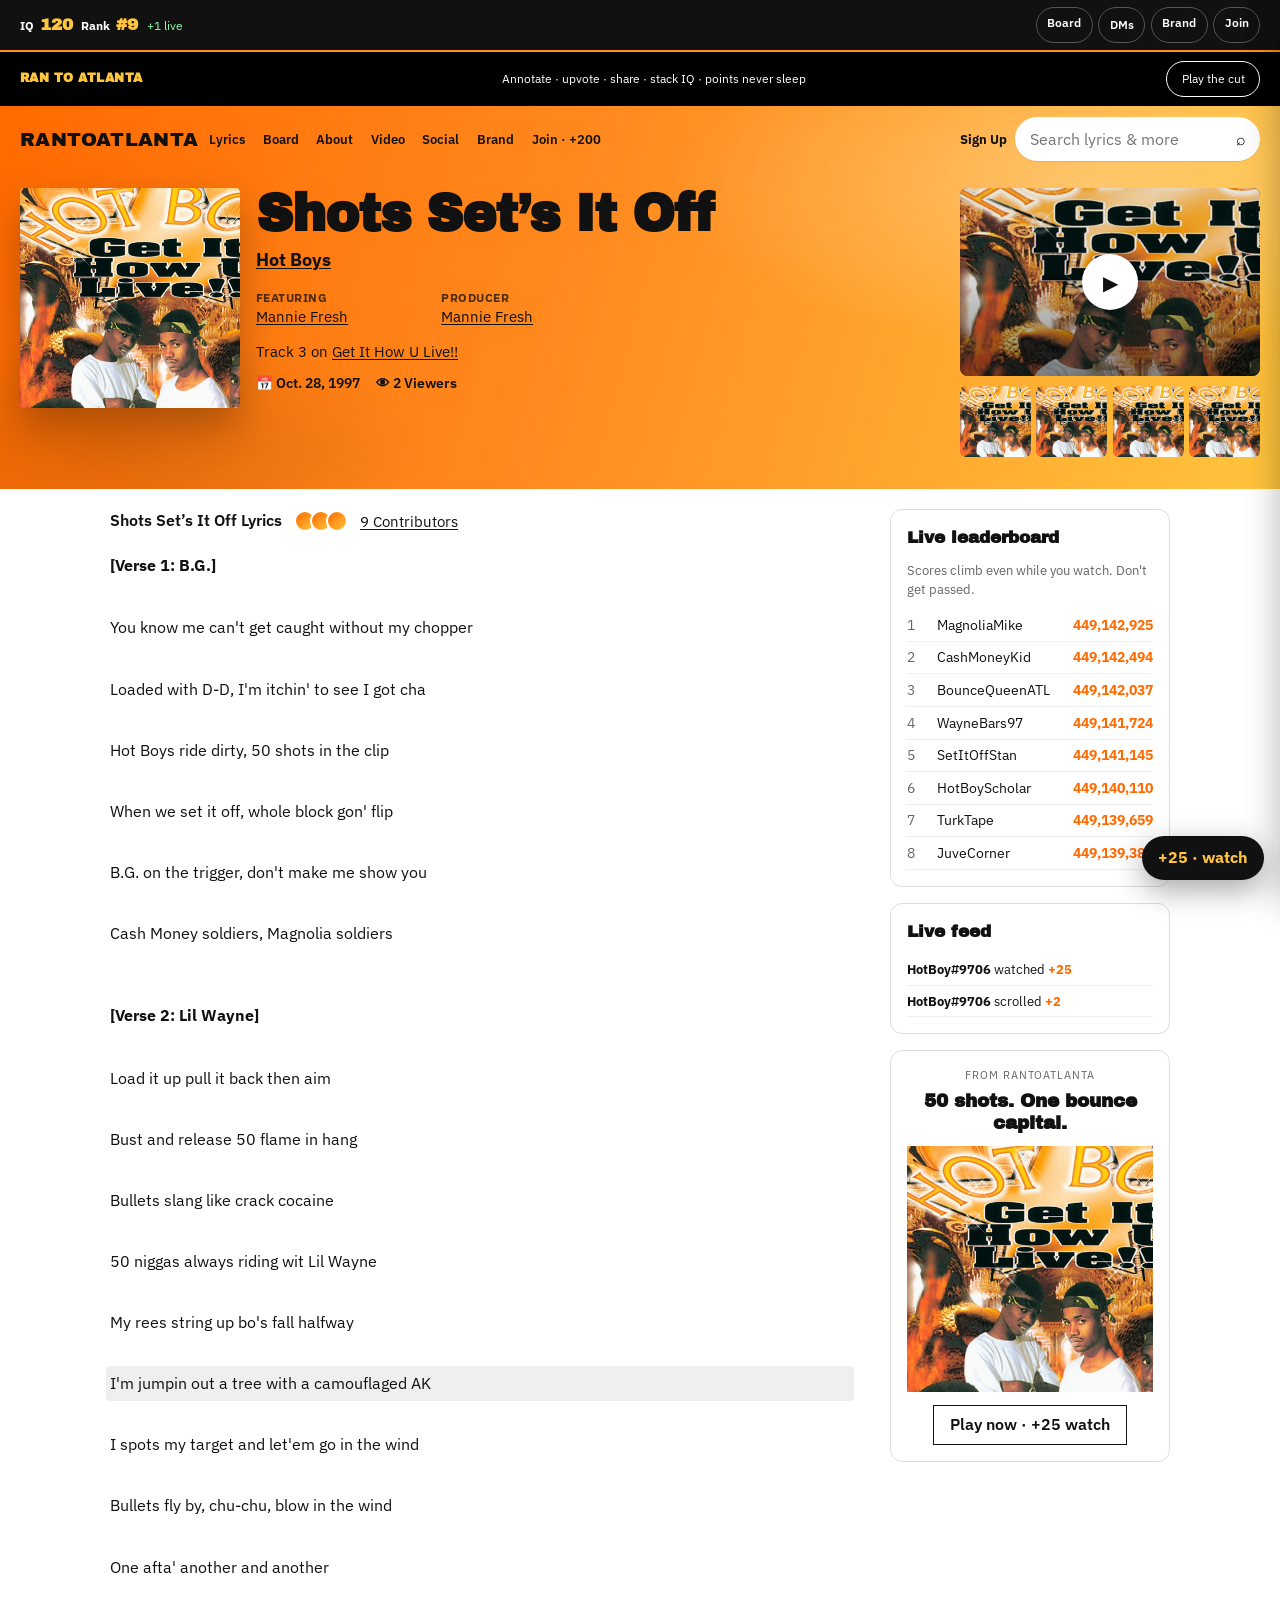
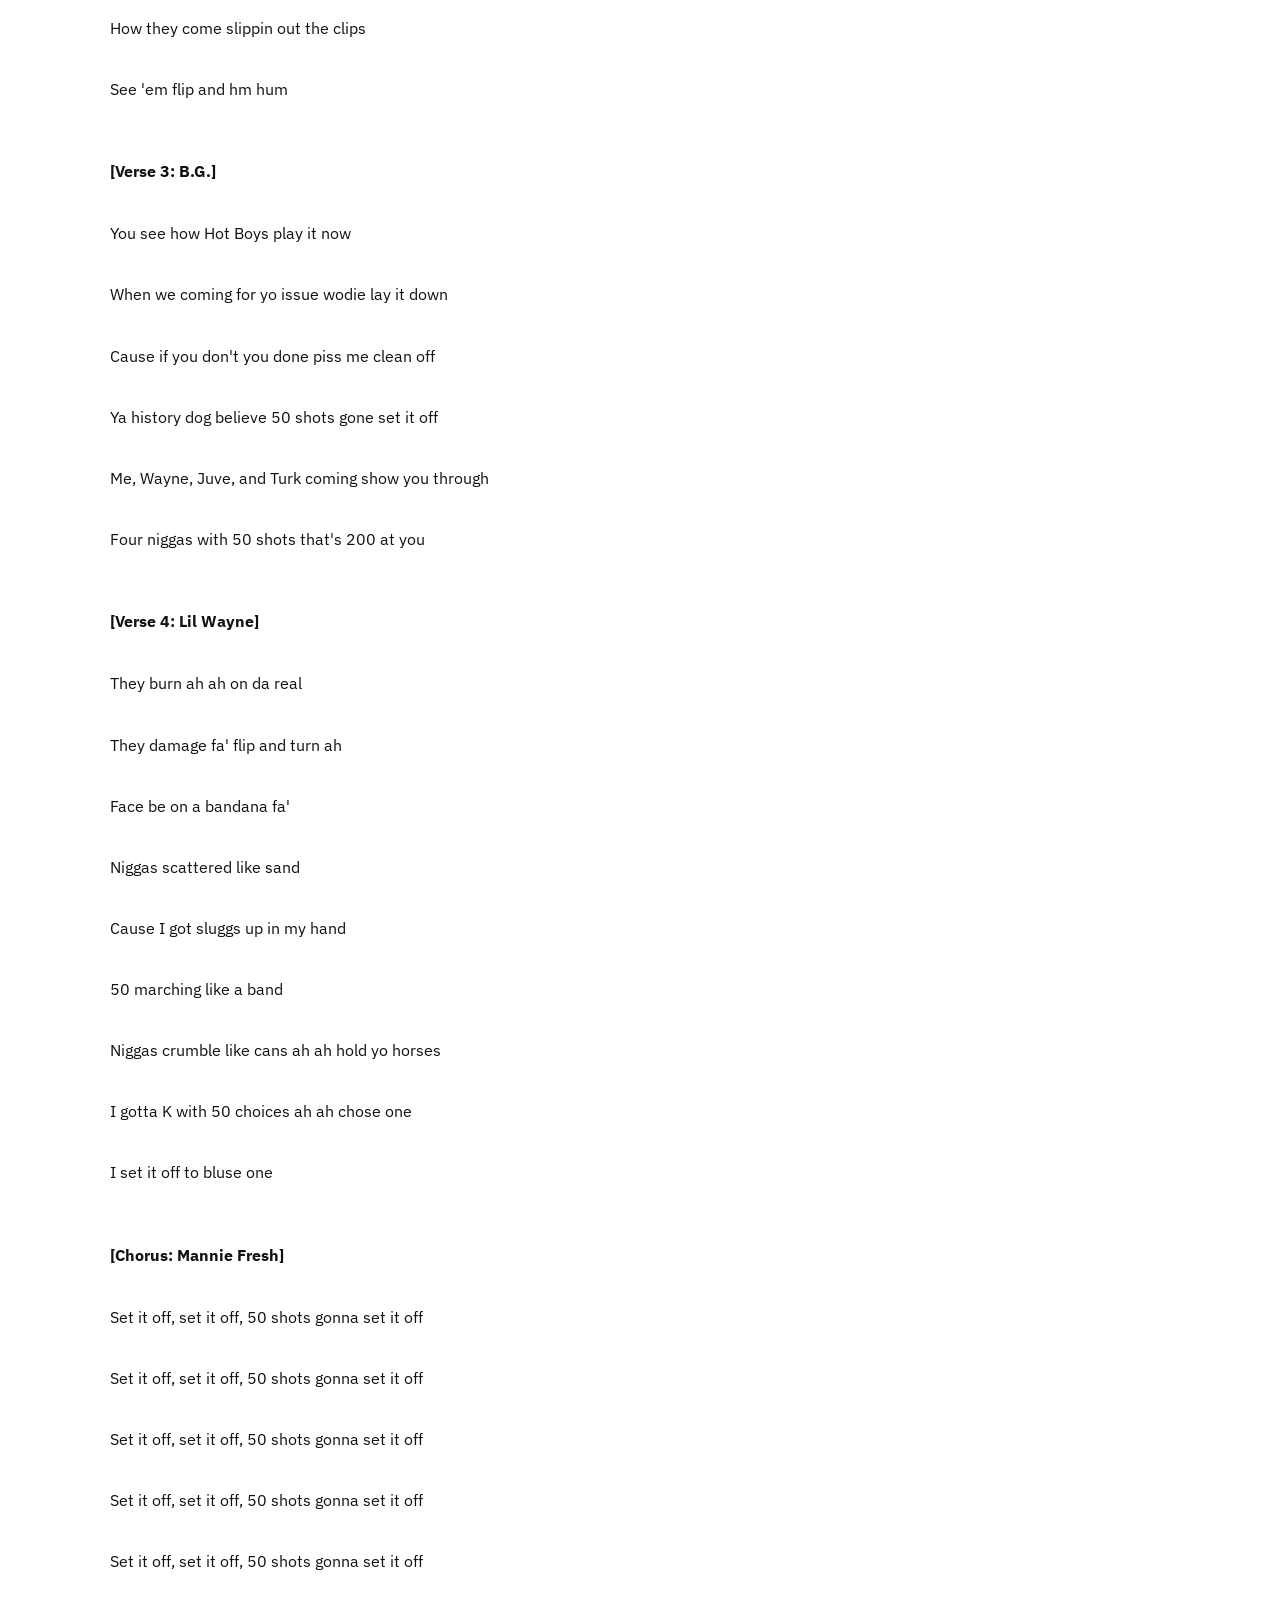
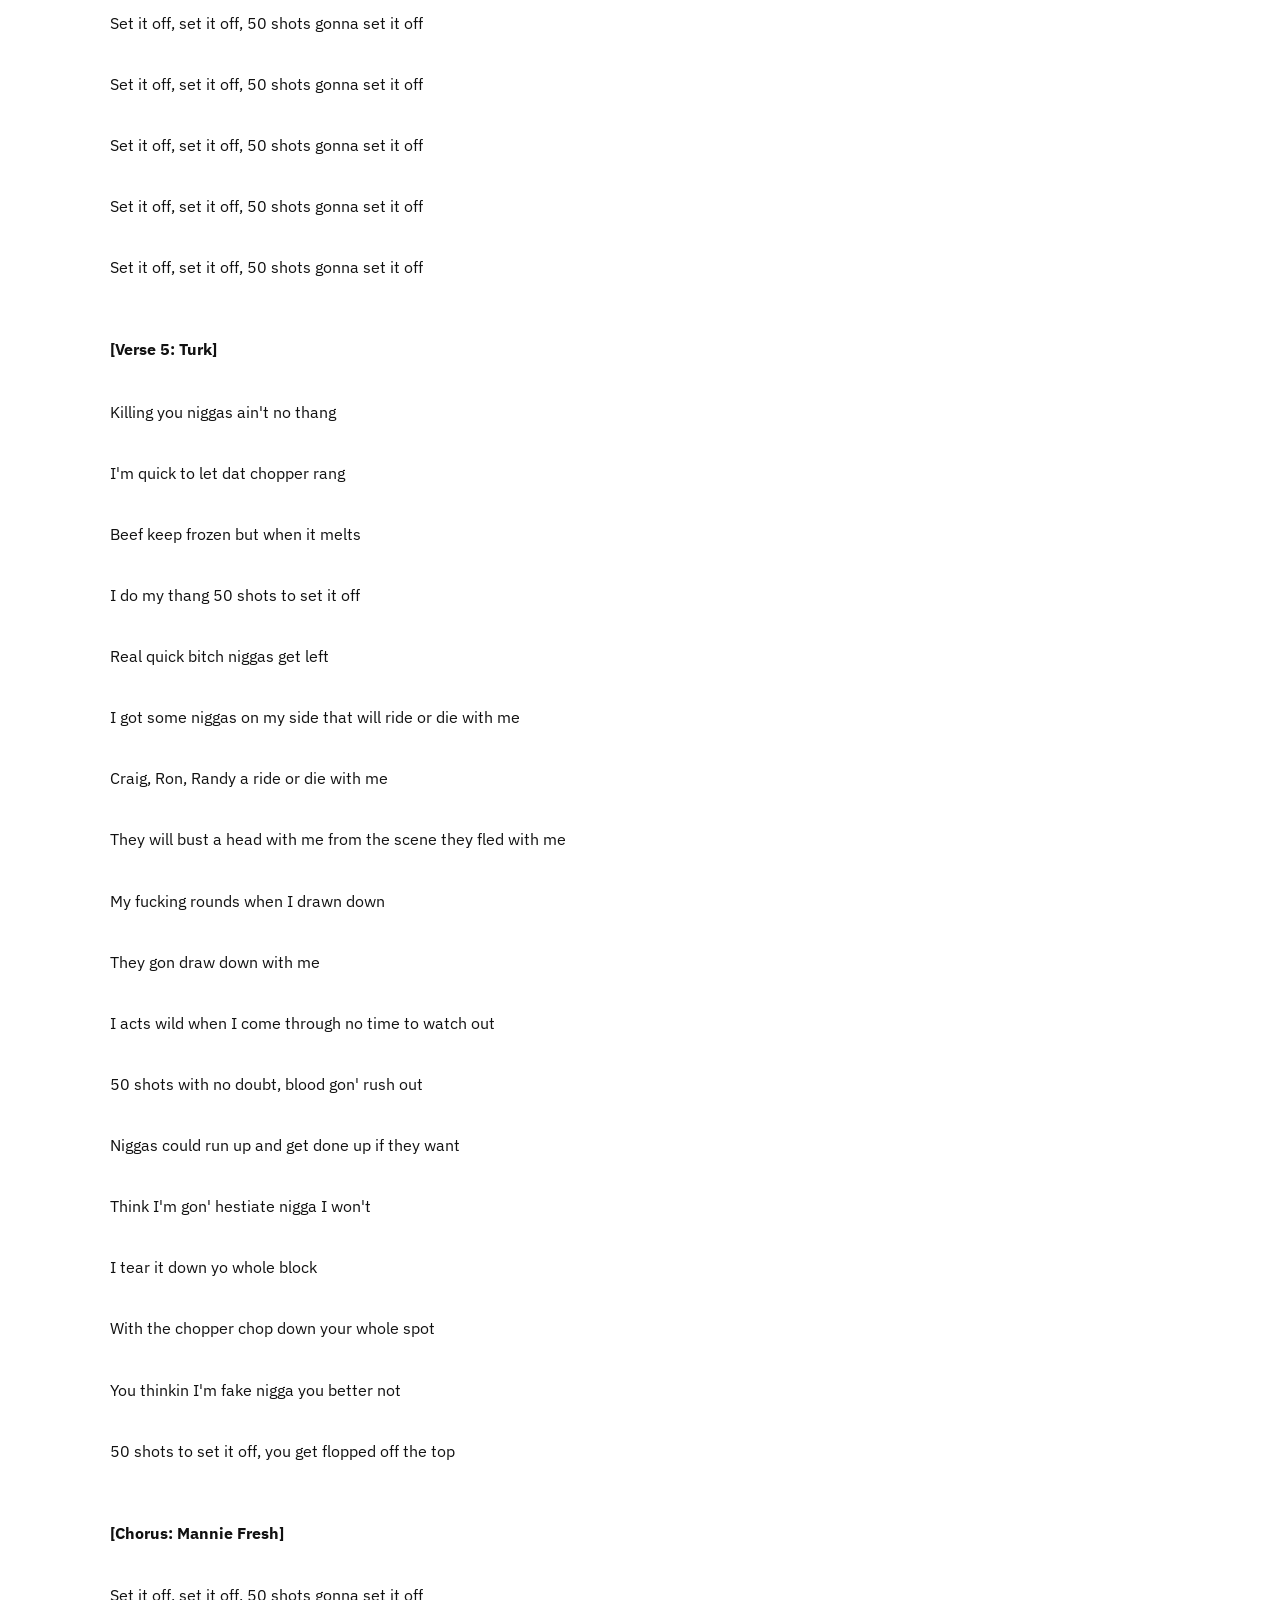
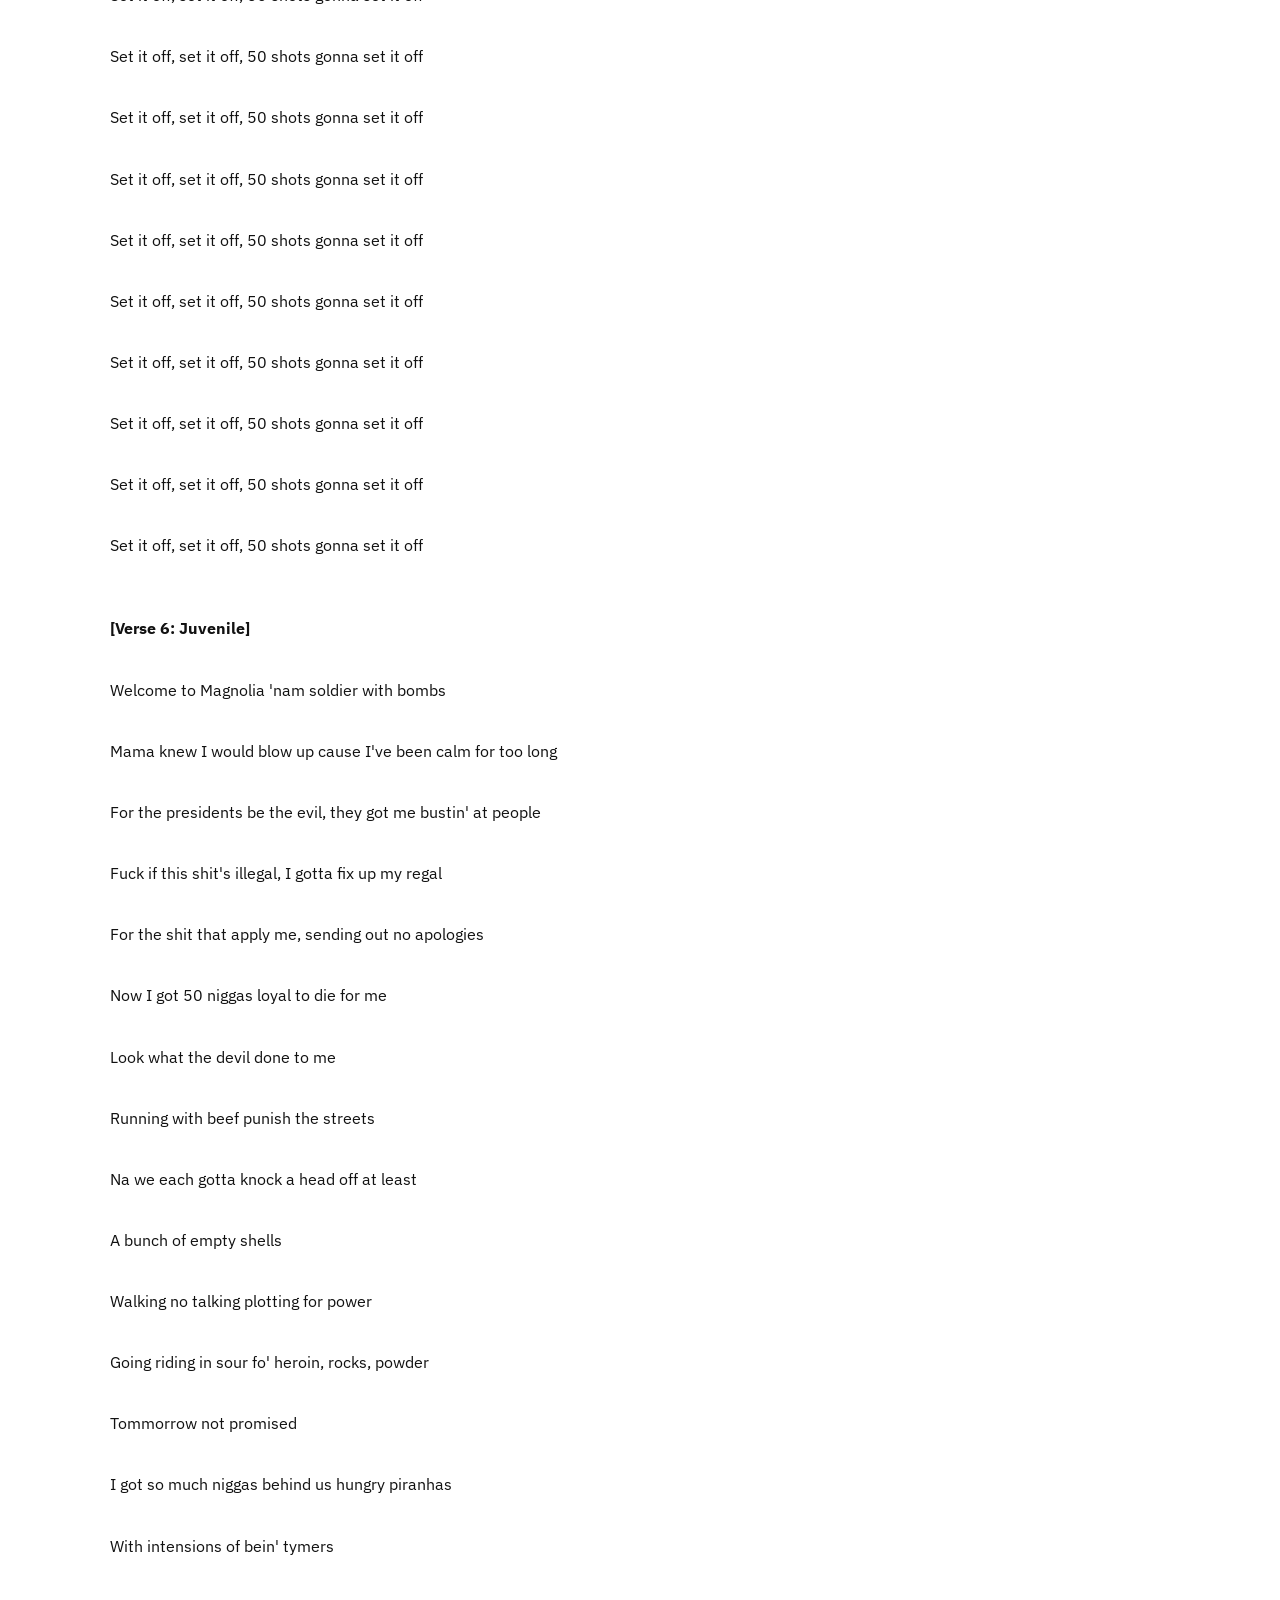
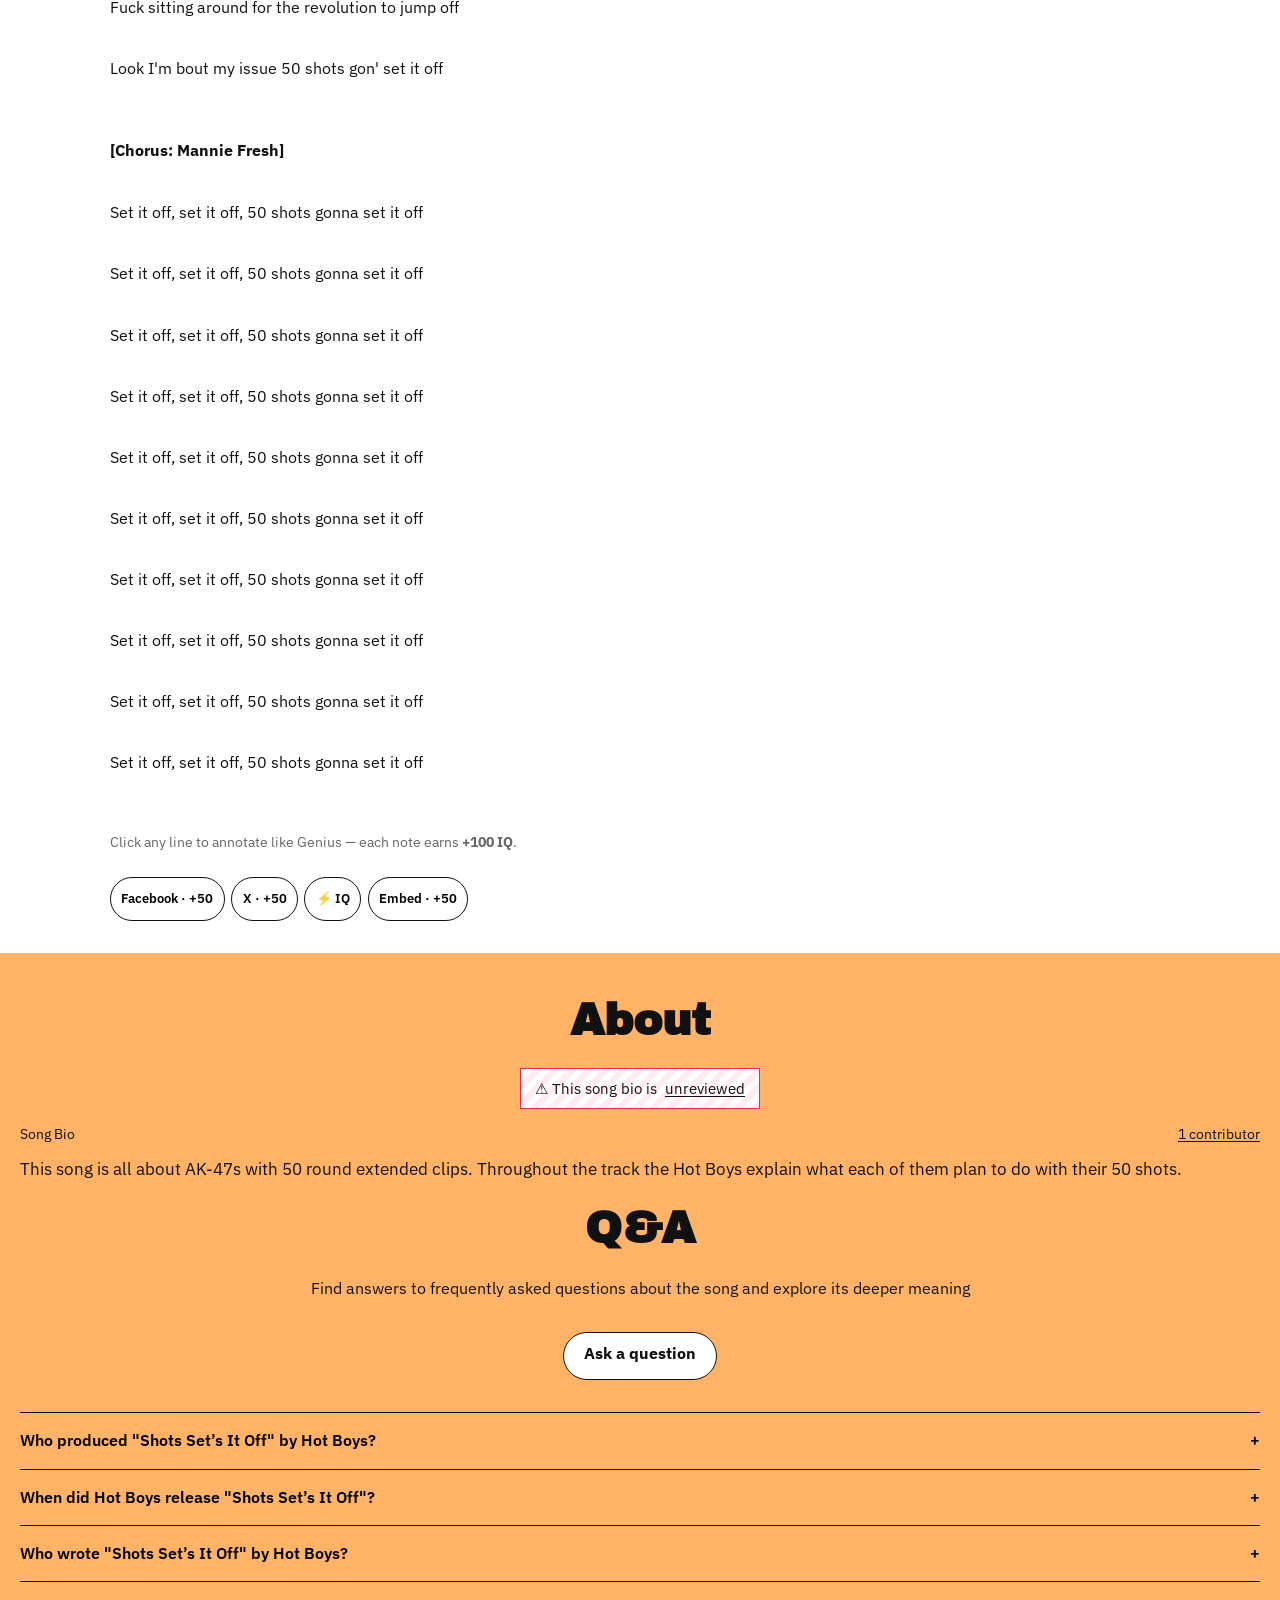
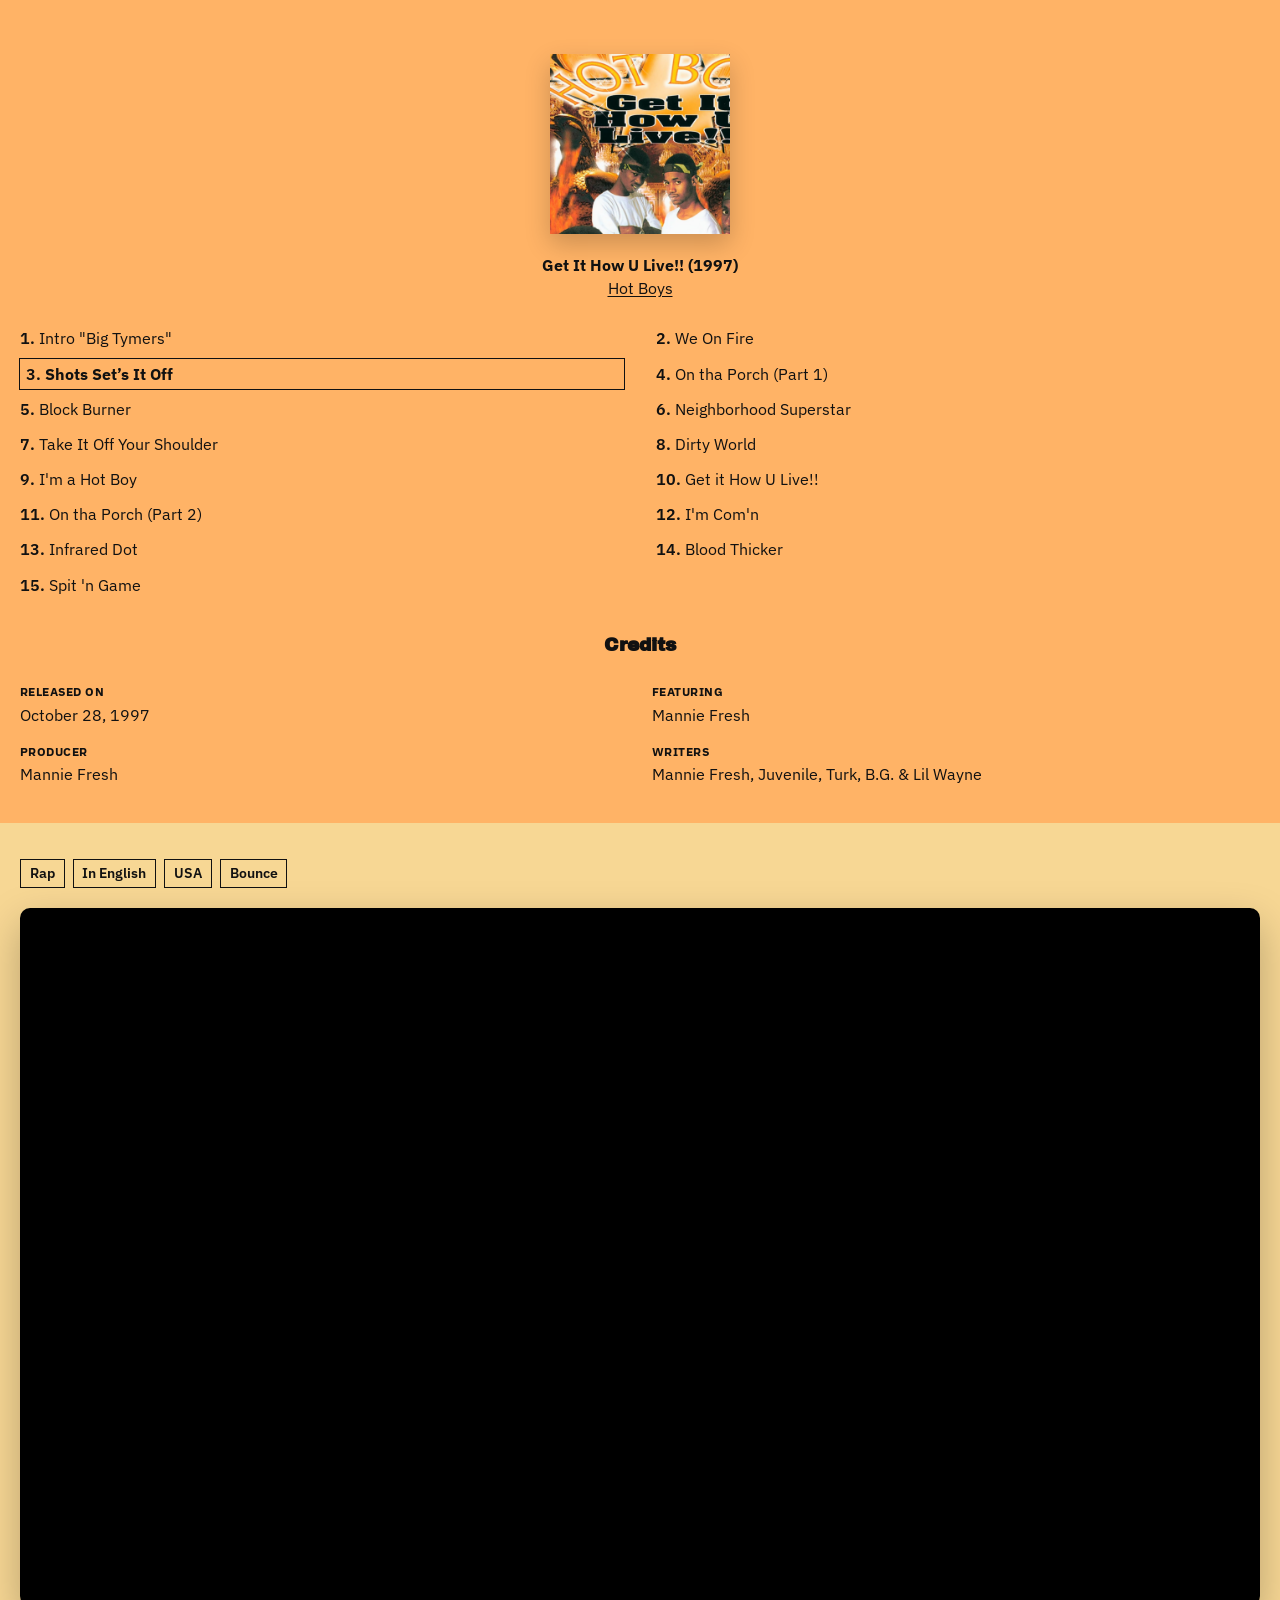
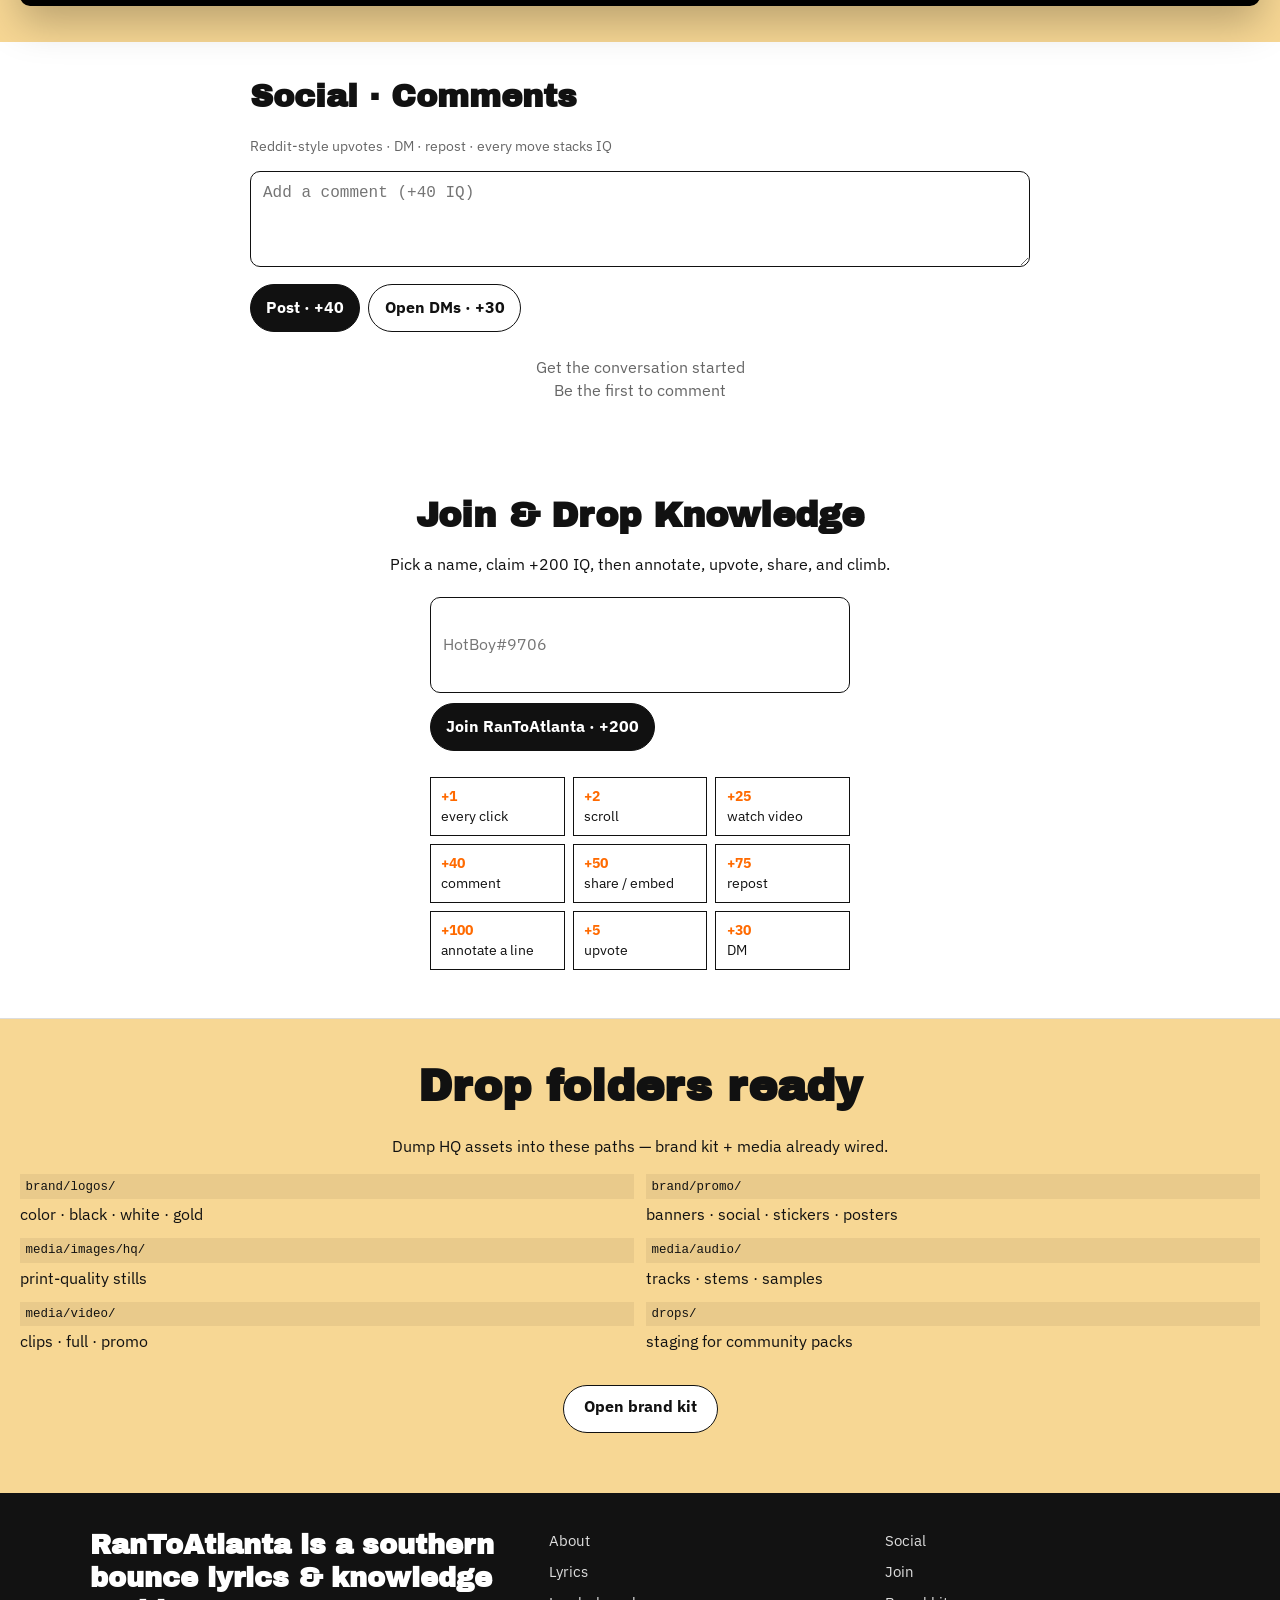
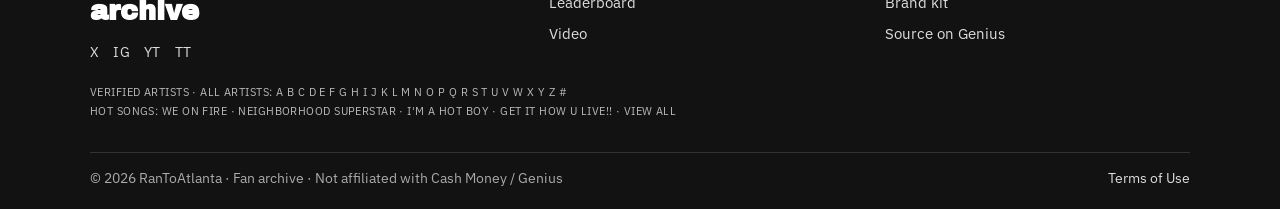
==== index.html @ b2649f91 "Polish mobile-first launch UI for best-in-class phones. Sticky HUD, hamburger menu, bottom dock, ful" ====
<!doctype html>
<html lang="en">
  <head>
    <meta charset="UTF-8" />
    <meta name="viewport" content="width=device-width, initial-scale=1, viewport-fit=cover" />
    <meta
      name="description"
      content="RanToAtlanta — annotate Hot Boys lyrics, stack IQ, climb the live leaderboard. Southern bounce archive."
    />
    <meta name="theme-color" content="#ff8a1f" />
    <meta name="apple-mobile-web-app-capable" content="yes" />
    <meta name="apple-mobile-web-app-status-bar-style" content="black-translucent" />
    <meta property="og:title" content="RanToAtlanta — Shots Set’s It Off" />
    <meta
      property="og:description"
      content="Genius-style annotations · FOMO IQ points · live leaderboard. Set it off."
    />
    <meta property="og:type" content="website" />
    <meta property="og:image" content="assets/img/cover.jpg" />
    <meta name="twitter:card" content="summary_large_image" />
    <title>Hot Boys – Shots Set’s It Off Lyrics | RanToAtlanta</title>
    <link rel="icon" type="image/svg+xml" href="favicon.svg" />
    <link rel="apple-touch-icon" href="assets/img/cover.jpg" />
    <link rel="stylesheet" href="assets/css/site.css" />
    <link rel="stylesheet" href="assets/css/mobile.css" />
  </head>
  <body>
    <a class="skip" href="#lyrics">Skip to lyrics</a>

    <div class="hud" id="hud" aria-live="polite">
      <div class="hud-left">
        <span class="stat">IQ <em id="hud-points">88</em></span>
        <span class="stat">Rank <em id="hud-rank">#—</em></span>
        <span class="pulse" id="hud-pulse">+1 live</span>
      </div>
      <div class="hud-right">
        <a class="ghost hud-hide-sm" href="#board">Board</a>
        <button type="button" class="ghost" id="open-dms">DMs</button>
        <a class="ghost hud-hide-sm" href="brand.html">Brand</a>
        <a class="ghost" href="#signup">Join</a>
      </div>
    </div>

    <div class="ad-strip">
      <strong>RAN TO ATLANTA</strong>
      <span>Annotate · upvote · share · stack IQ · points never sleep</span>
      <a class="pill" href="#video">Play the cut</a>
    </div>

    <header class="site-header">
      <nav class="nav" aria-label="Primary">
        <a class="brand" href="./" id="brand-logo" title="Click logo to refresh">RanToAtlanta</a>
        <button type="button" class="nav-toggle" id="nav-toggle" aria-expanded="false" aria-controls="nav-links">
          Menu
        </button>
        <div class="nav-links" id="nav-links">
          <a href="#lyrics">Lyrics</a>
          <a href="#board">Board</a>
          <a href="#about">About</a>
          <a href="#video">Video</a>
          <a href="#comments">Social</a>
          <a href="brand.html">Brand</a>
          <a href="#signup">Join · +200</a>
        </div>
        <div class="nav-right">
          <a class="signup" href="#signup">Sign Up</a>
          <form class="search" role="search" onsubmit="return false;">
            <input type="search" id="search" placeholder="Search lyrics & more" aria-label="Search" />
            <button type="submit" aria-label="Search">⌕</button>
          </form>
        </div>
      </nav>

      <div class="song-hero">
        <img
          class="cover"
          src="assets/img/cover.jpg"
          alt="Hot Boys — Get It How U Live!! album cover"
          width="440"
          height="440"
        />

        <div class="song-meta">
          <h1>Shots Set’s It Off</h1>
          <div class="artist"><a href="#album">Hot Boys</a></div>
          <div class="credits-row">
            <div>
              <span class="label">Featuring</span>
              <a href="#credits">Mannie Fresh</a>
            </div>
            <div>
              <span class="label">Producer</span>
              <a href="#credits">Mannie Fresh</a>
            </div>
          </div>
          <p class="album-line">
            Track 3 on <a href="#album">Get It How U Live!!</a>
          </p>
          <div class="meta-icons">
            <span title="Release date">📅 Oct. 28, 1997</span>
            <span id="viewer-count" title="Viewers">👁 1 Viewer</span>
          </div>
        </div>

        <aside class="media-rail" aria-label="Featured media">
          <div class="media-main">
            <img src="assets/img/cover.jpg" alt="" />
            <a class="play" href="#video" aria-label="Play video">
              <span>▶</span>
            </a>
          </div>
          <div class="thumb-row">
            <a href="#video"><img src="assets/img/cover.jpg" alt="Clip 1" /></a>
            <a href="#album"><img src="assets/img/cover.jpg" alt="Clip 2" /></a>
            <a href="#about"><img src="assets/img/cover.jpg" alt="Clip 3" /></a>
            <a href="#lyrics"><img src="assets/img/cover.jpg" alt="Clip 4" /></a>
          </div>
        </aside>
      </div>
    </header>

    <main>
      <section class="page">
        <article>
          <div class="lyrics-head">
            <h2>Shots Set’s It Off Lyrics</h2>
            <div class="avatars" aria-hidden="true">
              <span></span><span></span><span></span>
            </div>
            <a href="#about">9 Contributors</a>
          </div>

          <div class="lyrics" id="lyrics">
            <div class="block">
              <div class="section">[Verse 1: B.G.]</div>
              <p>
                <span class="line">You know me can't get caught without my chopper</span>
                <span class="line">Loaded with D-D, I'm itchin' to see I got cha</span>
                <span class="line">Hot Boys ride dirty, 50 shots in the clip</span>
                <span class="line">When we set it off, whole block gon' flip</span>
                <span class="line">B.G. on the trigger, don't make me show you</span>
                <span class="line">Cash Money soldiers, Magnolia soldiers</span>
              </p>
            </div>

            <div class="block">
              <div class="section">[Verse 2: Lil Wayne]</div>
              <p>
                <span class="line">Load it up pull it back then aim</span>
                <span class="line">Bust and release 50 flame in hang</span>
                <span class="line">Bullets slang like crack cocaine</span>
                <span class="line">50 niggas always riding wit Lil Wayne</span>
                <span class="line">My rees string up bo's fall halfway</span>
                <span class="line active">I'm jumpin out a tree with a camouflaged AK</span>
                <span class="line">I spots my target and let'em go in the wind</span>
                <span class="line">Bullets fly by, chu-chu, blow in the wind</span>
                <span class="line">One afta' another and another</span>
                <span class="line">How they come slippin out the clips</span>
                <span class="line">See 'em flip and hm hum</span>
              </p>
            </div>

            <div class="block">
              <div class="section">[Verse 3: B.G.]</div>
              <p>
                <span class="line">You see how Hot Boys play it now</span>
                <span class="line">When we coming for yo issue wodie lay it down</span>
                <span class="line">Cause if you don't you done piss me clean off</span>
                <span class="line">Ya history dog believe 50 shots gone set it off</span>
                <span class="line">Me, Wayne, Juve, and Turk coming show you through</span>
                <span class="line">Four niggas with 50 shots that's 200 at you</span>
              </p>
            </div>

            <div class="block">
              <div class="section">[Verse 4: Lil Wayne]</div>
              <p>
                <span class="line">They burn ah ah on da real</span>
                <span class="line">They damage fa' flip and turn ah</span>
                <span class="line">Face be on a bandana fa'</span>
                <span class="line">Niggas scattered like sand</span>
                <span class="line">Cause I got sluggs up in my hand</span>
                <span class="line">50 marching like a band</span>
                <span class="line">Niggas crumble like cans ah ah hold yo horses</span>
                <span class="line">I gotta K with 50 choices ah ah chose one</span>
                <span class="line">I set it off to bluse one</span>
              </p>
            </div>

            <div class="block">
              <div class="section">[Chorus: Mannie Fresh]</div>
              <p>
                <span class="line">Set it off, set it off, 50 shots gonna set it off</span>
                <span class="line">Set it off, set it off, 50 shots gonna set it off</span>
                <span class="line">Set it off, set it off, 50 shots gonna set it off</span>
                <span class="line">Set it off, set it off, 50 shots gonna set it off</span>
                <span class="line">Set it off, set it off, 50 shots gonna set it off</span>
                <span class="line">Set it off, set it off, 50 shots gonna set it off</span>
                <span class="line">Set it off, set it off, 50 shots gonna set it off</span>
                <span class="line">Set it off, set it off, 50 shots gonna set it off</span>
                <span class="line">Set it off, set it off, 50 shots gonna set it off</span>
                <span class="line">Set it off, set it off, 50 shots gonna set it off</span>
              </p>
            </div>

            <div class="block">
              <div class="section">[Verse 5: Turk]</div>
              <p>
                <span class="line">Killing you niggas ain't no thang</span>
                <span class="line">I'm quick to let dat chopper rang</span>
                <span class="line">Beef keep frozen but when it melts</span>
                <span class="line">I do my thang 50 shots to set it off</span>
                <span class="line">Real quick bitch niggas get left</span>
                <span class="line">I got some niggas on my side that will ride or die with me</span>
                <span class="line">Craig, Ron, Randy a ride or die with me</span>
                <span class="line">They will bust a head with me from the scene they fled with me</span>
                <span class="line">My fucking rounds when I drawn down</span>
                <span class="line">They gon draw down with me</span>
                <span class="line">I acts wild when I come through no time to watch out</span>
                <span class="line">50 shots with no doubt, blood gon' rush out</span>
                <span class="line">Niggas could run up and get done up if they want</span>
                <span class="line">Think I'm gon' hestiate nigga I won't</span>
                <span class="line">I tear it down yo whole block</span>
                <span class="line">With the chopper chop down your whole spot</span>
                <span class="line">You thinkin I'm fake nigga you better not</span>
                <span class="line">50 shots to set it off, you get flopped off the top</span>
              </p>
            </div>

            <div class="block">
              <div class="section">[Chorus: Mannie Fresh]</div>
              <p>
                <span class="line">Set it off, set it off, 50 shots gonna set it off</span>
                <span class="line">Set it off, set it off, 50 shots gonna set it off</span>
                <span class="line">Set it off, set it off, 50 shots gonna set it off</span>
                <span class="line">Set it off, set it off, 50 shots gonna set it off</span>
                <span class="line">Set it off, set it off, 50 shots gonna set it off</span>
                <span class="line">Set it off, set it off, 50 shots gonna set it off</span>
                <span class="line">Set it off, set it off, 50 shots gonna set it off</span>
                <span class="line">Set it off, set it off, 50 shots gonna set it off</span>
                <span class="line">Set it off, set it off, 50 shots gonna set it off</span>
                <span class="line">Set it off, set it off, 50 shots gonna set it off</span>
              </p>
            </div>

            <div class="block">
              <div class="section">[Verse 6: Juvenile]</div>
              <p>
                <span class="line">Welcome to Magnolia 'nam soldier with bombs</span>
                <span class="line">Mama knew I would blow up cause I've been calm for too long</span>
                <span class="line">For the presidents be the evil, they got me bustin' at people</span>
                <span class="line">Fuck if this shit's illegal, I gotta fix up my regal</span>
                <span class="line">For the shit that apply me, sending out no apologies</span>
                <span class="line">Now I got 50 niggas loyal to die for me</span>
                <span class="line">Look what the devil done to me</span>
                <span class="line">Running with beef punish the streets</span>
                <span class="line">Na we each gotta knock a head off at least</span>
                <span class="line">A bunch of empty shells</span>
                <span class="line">Walking no talking plotting for power</span>
                <span class="line">Going riding in sour fo' heroin, rocks, powder</span>
                <span class="line">Tommorrow not promised</span>
                <span class="line">I got so much niggas behind us hungry piranhas</span>
                <span class="line">With intensions of bein' tymers</span>
                <span class="line">Fuck sitting around for the revolution to jump off</span>
                <span class="line">Look I'm bout my issue 50 shots gon' set it off</span>
              </p>
            </div>

            <div class="block">
              <div class="section">[Chorus: Mannie Fresh]</div>
              <p>
                <span class="line">Set it off, set it off, 50 shots gonna set it off</span>
                <span class="line">Set it off, set it off, 50 shots gonna set it off</span>
                <span class="line">Set it off, set it off, 50 shots gonna set it off</span>
                <span class="line">Set it off, set it off, 50 shots gonna set it off</span>
                <span class="line">Set it off, set it off, 50 shots gonna set it off</span>
                <span class="line">Set it off, set it off, 50 shots gonna set it off</span>
                <span class="line">Set it off, set it off, 50 shots gonna set it off</span>
                <span class="line">Set it off, set it off, 50 shots gonna set it off</span>
                <span class="line">Set it off, set it off, 50 shots gonna set it off</span>
                <span class="line">Set it off, set it off, 50 shots gonna set it off</span>
              </p>
            </div>
          </div>

          <p class="muted" style="margin-top: 0.5rem">
            Click any line to annotate like Genius — each note earns <strong>+100 IQ</strong>.
          </p>

          <div class="share-row" aria-label="Share">
            <button type="button" data-share="facebook">Facebook · +50</button>
            <button type="button" data-share="x">X · +50</button>
            <button type="button" data-share="iq">⚡ IQ</button>
            <button type="button" data-share="embed">Embed · +50</button>
          </div>
        </article>

        <aside class="sidebar">
          <div class="sidebar-stack" id="board">
            <div class="panel-card">
              <h3>Live leaderboard</h3>
              <p class="hint">Scores climb even while you watch. Don't get passed.</p>
              <ol id="leaderboard"></ol>
            </div>
            <div class="panel-card">
              <h3>Live feed</h3>
              <ul id="live-feed"></ul>
            </div>
            <div class="ad-card">
              <div class="eyebrow">From RanToAtlanta</div>
              <h3>50 shots. One bounce capital.</h3>
              <img src="assets/img/cover.jpg" alt="" />
              <a class="btn" href="#video">Play now · +25 watch</a>
            </div>
          </div>
        </aside>
      </section>

      <section class="band" id="about">
        <div class="band-inner">
          <h2>About</h2>
          <div class="unreviewed">⚠ This song bio is <a href="#about">unreviewed</a></div>
          <div class="bio-meta">
            <span>Song Bio</span>
            <a href="#about">1 contributor</a>
          </div>
          <p class="bio">
            This song is all about AK-47s with 50 round extended clips. Throughout the track the Hot
            Boys explain what each of them plan to do with their 50 shots.
          </p>

          <h2>Q&amp;A</h2>
          <p>Find answers to frequently asked questions about the song and explore its deeper meaning</p>
          <a class="ask-btn" href="#comments">Ask a question</a>
          <div class="qa-list" id="qa">
            <div class="qa-item">
              <button type="button">
                Who produced "Shots Set’s It Off" by Hot Boys?
                <span>+</span>
              </button>
              <div class="answer">Mannie Fresh produced the track for Cash Money Records.</div>
            </div>
            <div class="qa-item">
              <button type="button">
                When did Hot Boys release "Shots Set’s It Off"?
                <span>+</span>
              </button>
              <div class="answer">October 28, 1997 — Track 3 on <em>Get It How U Live!!</em>.</div>
            </div>
            <div class="qa-item">
              <button type="button">
                Who wrote "Shots Set’s It Off" by Hot Boys?
                <span>+</span>
              </button>
              <div class="answer">Mannie Fresh, Juvenile, Turk, B.G. &amp; Lil Wayne.</div>
            </div>
          </div>
        </div>
      </section>

      <section class="band" id="album">
        <div class="band-inner">
          <div class="album-panel">
            <img src="assets/img/cover.jpg" alt="Get It How U Live!! cover" />
            <div>
              <strong>Get It How U Live!! (1997)</strong><br />
              <a href="#album">Hot Boys</a>
            </div>
          </div>

          <ol class="tracklist">
            <li>Intro "Big Tymers"</li>
            <li>We On Fire</li>
            <li class="current">Shots Set’s It Off</li>
            <li>On tha Porch (Part 1)</li>
            <li>Block Burner</li>
            <li>Neighborhood Superstar</li>
            <li>Take It Off Your Shoulder</li>
            <li>Dirty World</li>
            <li>I'm a Hot Boy</li>
            <li>Get it How U Live!!</li>
            <li>On tha Porch (Part 2)</li>
            <li>I'm Com'n</li>
            <li>Infrared Dot</li>
            <li>Blood Thicker</li>
            <li>Spit 'n Game</li>
          </ol>

          <div class="credits-grid" id="credits">
            <h3>Credits</h3>
            <div>
              <span class="label">Released on</span>
              October 28, 1997
            </div>
            <div>
              <span class="label">Featuring</span>
              Mannie Fresh
            </div>
            <div>
              <span class="label">Producer</span>
              Mannie Fresh
            </div>
            <div>
              <span class="label">Writers</span>
              Mannie Fresh, Juvenile, Turk, B.G. &amp; Lil Wayne
            </div>
          </div>
        </div>
      </section>

      <section class="band tan" id="video">
        <div class="band-inner">
          <div class="tags">
            <span>Rap</span>
            <span>In English</span>
            <span>USA</span>
            <span>Bounce</span>
          </div>
          <div class="video-wrap">
            <iframe
              src="https://www.youtube-nocookie.com/embed/R91YqwBoym4"
              title="Hot Boys - Shots Set’s It Off"
              allow="accelerometer; autoplay; clipboard-write; encrypted-media; gyroscope; picture-in-picture"
              allowfullscreen
              loading="lazy"
            ></iframe>
          </div>
        </div>
      </section>

      <section class="comments" id="comments">
        <h2>Social · Comments</h2>
        <p class="muted">Reddit-style upvotes · DM · repost · every move stacks IQ</p>
        <textarea id="comment-box" placeholder="Add a comment (+40 IQ)" aria-label="Add a comment"></textarea>
        <div class="comment-actions">
          <button type="button" id="comment-post">Post · +40</button>
          <button type="button" class="secondary" id="open-dms-2" onclick="document.getElementById('open-dms').click()">
            Open DMs · +30
          </button>
        </div>
        <p class="empty" id="comment-empty">
          Get the conversation started<br />
          Be the first to comment
        </p>
        <div id="comment-list"></div>
      </section>

      <section class="signup-band" id="signup">
        <h2>Join &amp; Drop Knowledge</h2>
        <p>Pick a name, claim +200 IQ, then annotate, upvote, share, and climb.</p>
        <div class="join-box">
          <input id="display-name" type="text" maxlength="24" aria-label="Display name" />
          <div class="join-row">
            <button type="button" id="join-btn">Join RanToAtlanta · +200</button>
            <span id="join-status" class="muted"></span>
          </div>
          <div class="rewards-grid">
            <div><strong>+1</strong> every click</div>
            <div><strong>+2</strong> scroll</div>
            <div><strong>+25</strong> watch video</div>
            <div><strong>+40</strong> comment</div>
            <div><strong>+50</strong> share / embed</div>
            <div><strong>+75</strong> repost</div>
            <div><strong>+100</strong> annotate a line</div>
            <div><strong>+5</strong> upvote</div>
            <div><strong>+30</strong> DM</div>
          </div>
        </div>
      </section>

      <section class="band tan" id="drops">
        <div class="band-inner">
          <h2>Drop folders ready</h2>
          <p>Dump HQ assets into these paths — brand kit + media already wired.</p>
          <div class="drop-map">
            <div><code>brand/logos/</code> color · black · white · gold</div>
            <div><code>brand/promo/</code> banners · social · stickers · posters</div>
            <div><code>media/images/hq/</code> print-quality stills</div>
            <div><code>media/audio/</code> tracks · stems · samples</div>
            <div><code>media/video/</code> clips · full · promo</div>
            <div><code>drops/</code> staging for community packs</div>
          </div>
          <p style="margin-top: 1rem"><a class="ask-btn" href="brand.html">Open brand kit</a></p>
        </div>
      </section>
    </main>

    <aside class="drawer" id="annotate-panel" aria-label="Annotate lyrics">
      <header>
        <div>
          <h3>Annotate</h3>
          <span class="muted">Genius-style · +100 IQ</span>
        </div>
        <button type="button" class="ghost" id="annotate-close" style="border:1px solid #111;color:#111;background:#fff;border-radius:999px;padding:.3rem .7rem;cursor:pointer">Close</button>
      </header>
      <div class="line-quote" id="annotate-line">Select a lyric line</div>
      <textarea id="annotate-body" placeholder="Drop knowledge on this line…"></textarea>
      <div class="actions">
        <button type="button" id="annotate-save">Save note · +100</button>
      </div>
      <div class="ann-list" id="annotate-list"></div>
    </aside>

    <aside class="drawer" id="dm-panel" aria-label="Direct messages">
      <header>
        <div>
          <h3>DMs</h3>
          <span class="muted">Chatting with <strong id="dm-to">BounceQueenATL</strong></span>
        </div>
        <button type="button" id="dm-close" style="border:1px solid #111;background:#fff;border-radius:999px;padding:.3rem .7rem;cursor:pointer">Close</button>
      </header>
      <div class="dm-thread" id="dm-thread"></div>
      <textarea id="dm-body" placeholder="Send a DM · +30 IQ"></textarea>
      <div class="actions">
        <button type="button" id="dm-send">Send · +30</button>
      </div>
    </aside>

    <div id="points-toast" role="status"></div>

    <nav class="mobile-dock" aria-label="Mobile">
      <a href="#lyrics"><span class="ico">≡</span>Lyrics</a>
      <a href="#board"><span class="ico">▲</span>Board</a>
      <a href="#video"><span class="ico">▶</span>Play</a>
      <button type="button" id="dock-dm"><span class="ico">✉</span>DMs</button>
      <a href="#signup"><span class="ico">★</span>Join</a>
    </nav>

    <footer class="footer">
      <div class="footer-grid">
        <div>
          <h3>RanToAtlanta is a southern bounce lyrics &amp; knowledge archive</h3>
          <div class="socials">
            <a href="#">X</a>
            <a href="#">IG</a>
            <a href="#">YT</a>
            <a href="#">TT</a>
          </div>
        </div>
        <div class="footer-col">
          <a href="#about">About</a>
          <a href="#lyrics">Lyrics</a>
          <a href="#board">Leaderboard</a>
          <a href="#video">Video</a>
        </div>
        <div class="footer-col">
          <a href="#comments">Social</a>
          <a href="#signup">Join</a>
          <a href="brand.html">Brand kit</a>
          <a href="https://genius.com/Hot-boys-shots-sets-it-off-lyrics" rel="noopener" target="_blank"
            >Source on Genius</a
          >
        </div>
      </div>
      <div class="artist-index">
        Verified Artists · All Artists: A B C D E F G H I J K L M N O P Q R S T U V W X Y Z #
        <br />
        Hot Songs: We On Fire · Neighborhood Superstar · I'm a Hot Boy · Get It How U Live!! · View
        All
      </div>
      <div class="footer-bottom">
        <span>© 2026 RanToAtlanta · Fan archive · Not affiliated with Cash Money / Genius</span>
        <a href="#">Terms of Use</a>
      </div>
    </footer>

    <script src="assets/js/points.js"></script>
    <script src="assets/js/site.js"></script>
  </body>
</html>
---- assets/css/site.css ----
@import url("https://fonts.googleapis.com/css2?family=Archivo+Black&family=IBM+Plex+Sans:wght@400;500;600;700&display=swap");

:root {
  --rta-flame: #ff8a1f;
  --rta-gold: #ffc53d;
  --rta-ember: #ff6a00;
  --rta-ink: #111111;
  --rta-soft: #f4f4f4;
  --rta-muted: #666666;
  --rta-peach: #ffb366;
  --rta-tan: #f7d794;
  --rta-footer: #121212;
  --rta-max: 1100px;
  --rta-font: "IBM Plex Sans", "Helvetica Neue", Helvetica, Arial, sans-serif;
  --rta-display: "Archivo Black", Impact, sans-serif;
}

*,
*::before,
*::after {
  box-sizing: border-box;
}

html {
  scroll-behavior: smooth;
}

body {
  margin: 0;
  font-family: var(--rta-font);
  color: var(--rta-ink);
  background: #fff;
  line-height: 1.45;
  -webkit-font-smoothing: antialiased;
}

a {
  color: inherit;
  text-decoration: underline;
  text-underline-offset: 2px;
}

img {
  max-width: 100%;
  display: block;
}

button,
input {
  font: inherit;
}

.skip {
  position: absolute;
  left: -999px;
  top: 0;
}

.skip:focus {
  left: 12px;
  top: 12px;
  z-index: 100;
  background: #fff;
  padding: 8px 12px;
}

/* Top strip */
.ad-strip {
  background: #000;
  color: #fff;
  min-height: 72px;
  display: flex;
  align-items: center;
  justify-content: center;
  gap: 1rem;
  padding: 0.75rem 1rem;
  font-size: 0.85rem;
}

.ad-strip strong {
  font-family: var(--rta-display);
  letter-spacing: 0.04em;
  color: var(--rta-gold);
}

.ad-strip .pill {
  border: 1px solid #fff;
  border-radius: 999px;
  padding: 0.35rem 0.9rem;
  text-decoration: none;
  transition: background 0.2s ease, color 0.2s ease;
}

.ad-strip .pill:hover {
  background: #fff;
  color: #000;
}

/* Header */
.site-header {
  background: linear-gradient(105deg, var(--rta-ember) 0%, var(--rta-flame) 45%, var(--rta-gold) 100%);
  position: relative;
  overflow: hidden;
}

.site-header::after {
  content: "";
  position: absolute;
  inset: 0;
  background:
    radial-gradient(ellipse 60% 80% at 85% 20%, rgba(255, 255, 255, 0.28), transparent 55%),
    radial-gradient(ellipse 40% 50% at 10% 90%, rgba(0, 0, 0, 0.12), transparent 60%);
  pointer-events: none;
}

.nav {
  position: relative;
  z-index: 2;
  display: flex;
  align-items: center;
  gap: 1.25rem;
  padding: 0.85rem 1.25rem;
  max-width: 1400px;
  margin: 0 auto;
}

.brand {
  font-family: var(--rta-display);
  font-size: clamp(1.35rem, 2.5vw, 1.85rem);
  letter-spacing: 0.02em;
  text-decoration: none;
  text-transform: uppercase;
  cursor: pointer;
  white-space: nowrap;
  animation: brandIn 0.7s cubic-bezier(0.2, 0.8, 0.2, 1) both;
}

.brand:hover {
  opacity: 0.9;
}

.nav-links {
  display: flex;
  flex-wrap: wrap;
  gap: 0.85rem 1.1rem;
  font-size: 0.82rem;
  font-weight: 600;
}

.nav-links a {
  text-decoration: none;
}

.nav-links a:hover {
  text-decoration: underline;
}

.nav-right {
  margin-left: auto;
  display: flex;
  align-items: center;
  gap: 0.75rem;
}

.nav-right .signup {
  font-size: 0.82rem;
  font-weight: 700;
  text-decoration: none;
}

.search {
  display: flex;
  align-items: center;
  background: #fff;
  border-radius: 999px;
  padding: 0.35rem 0.75rem;
  min-width: min(240px, 36vw);
  box-shadow: 0 1px 0 rgba(0, 0, 0, 0.08);
}

.search input {
  border: 0;
  outline: 0;
  width: 100%;
  background: transparent;
  font-size: 0.85rem;
}

.search button {
  border: 0;
  background: transparent;
  cursor: pointer;
  padding: 0;
  line-height: 1;
}

.song-hero {
  position: relative;
  z-index: 2;
  display: grid;
  grid-template-columns: 220px 1fr minmax(220px, 300px);
  gap: 1.5rem;
  padding: 1rem 1.25rem 2rem;
  max-width: 1400px;
  margin: 0 auto;
  align-items: start;
}

.cover {
  width: 100%;
  aspect-ratio: 1;
  object-fit: cover;
  box-shadow: 0 18px 40px rgba(0, 0, 0, 0.28);
  animation: coverPop 0.8s cubic-bezier(0.2, 0.8, 0.2, 1) both;
}

.song-meta h1 {
  margin: 0 0 0.35rem;
  font-family: var(--rta-display);
  font-size: clamp(2rem, 5vw, 3.4rem);
  line-height: 1.05;
  letter-spacing: -0.02em;
  animation: rise 0.7s 0.1s both;
}

.song-meta .artist {
  font-size: 1.35rem;
  font-weight: 700;
  animation: rise 0.7s 0.18s both;
}

.credits-row {
  display: grid;
  grid-template-columns: 1fr 1fr;
  gap: 0.75rem 1.5rem;
  margin: 1rem 0 0.75rem;
  font-size: 0.92rem;
  animation: rise 0.7s 0.26s both;
}

.credits-row .label {
  display: block;
  font-size: 0.75rem;
  font-weight: 700;
  text-transform: uppercase;
  letter-spacing: 0.04em;
  opacity: 0.75;
}

.album-line {
  font-size: 0.95rem;
  margin: 0.5rem 0 0.75rem;
  animation: rise 0.7s 0.32s both;
}

.meta-icons {
  display: flex;
  flex-wrap: wrap;
  gap: 1rem;
  font-size: 0.9rem;
  font-weight: 600;
  animation: rise 0.7s 0.38s both;
}

.meta-icons span {
  display: inline-flex;
  align-items: center;
  gap: 0.35rem;
}

.media-rail {
  display: flex;
  flex-direction: column;
  gap: 0.65rem;
  animation: rise 0.7s 0.2s both;
}

.media-main {
  position: relative;
  aspect-ratio: 16 / 10;
  background: #111;
  overflow: hidden;
}

.media-main img {
  width: 100%;
  height: 100%;
  object-fit: cover;
  opacity: 0.92;
}

.media-main .play {
  position: absolute;
  inset: 0;
  display: grid;
  place-items: center;
  text-decoration: none;
  background: linear-gradient(transparent 40%, rgba(0, 0, 0, 0.45));
}

.media-main .play span {
  width: 56px;
  height: 56px;
  border-radius: 50%;
  background: #fff;
  display: grid;
  place-items: center;
  font-size: 1.25rem;
  box-shadow: 0 8px 24px rgba(0, 0, 0, 0.25);
  transition: transform 0.2s ease;
}

.media-main .play:hover span {
  transform: scale(1.08);
}

.thumb-row {
  display: grid;
  grid-template-columns: repeat(4, 1fr);
  gap: 0.4rem;
}

.thumb-row a {
  display: block;
  aspect-ratio: 1;
  background: rgba(0, 0, 0, 0.18);
  overflow: hidden;
  text-decoration: none;
}

.thumb-row img {
  width: 100%;
  height: 100%;
  object-fit: cover;
  transition: transform 0.25s ease;
}

.thumb-row a:hover img {
  transform: scale(1.06);
}

/* Lyrics layout */
.page {
  max-width: var(--rta-max);
  margin: 0 auto;
  padding: 1.75rem 1.25rem 3rem;
  display: grid;
  grid-template-columns: minmax(0, 1fr) 280px;
  gap: 2.5rem;
}

.lyrics-head {
  display: flex;
  align-items: center;
  gap: 0.75rem;
  margin-bottom: 1.25rem;
  font-size: 0.95rem;
}

.lyrics-head h2 {
  margin: 0;
  font-size: 1rem;
  font-weight: 600;
}

.avatars {
  display: flex;
}

.avatars span {
  width: 22px;
  height: 22px;
  border-radius: 50%;
  border: 2px solid #fff;
  margin-left: -6px;
  background: linear-gradient(135deg, var(--rta-ember), var(--rta-gold));
}

.avatars span:first-child {
  margin-left: 0;
}

.lyrics {
  font-size: 1.05rem;
  line-height: 1.55;
}

.lyrics .block {
  margin: 0 0 1.6rem;
}

.lyrics .section {
  font-weight: 700;
  margin-bottom: 0.35rem;
}

.lyrics p {
  margin: 0;
  white-space: pre-line;
}

.lyrics .line {
  display: block;
  padding: 0.05rem 0.2rem;
  margin: 0 -0.2rem;
  border-radius: 2px;
  cursor: pointer;
  transition: background 0.15s ease;
}

.lyrics .line:hover,
.lyrics .line.active {
  background: #efefef;
}

.sidebar .ad-card {
  border: 1px solid #ddd;
  padding: 1rem;
  text-align: center;
  position: sticky;
  top: 1rem;
}

.sidebar .ad-card .eyebrow {
  font-size: 0.7rem;
  letter-spacing: 0.08em;
  text-transform: uppercase;
  color: var(--rta-muted);
  margin-bottom: 0.5rem;
}

.sidebar .ad-card h3 {
  margin: 0 0 0.75rem;
  font-family: var(--rta-display);
  font-size: 1.15rem;
  line-height: 1.15;
}

.sidebar .ad-card img {
  margin: 0 auto 0.85rem;
  width: 100%;
  aspect-ratio: 1;
  object-fit: cover;
}

.sidebar .ad-card .btn {
  display: inline-block;
  border: 1px solid #111;
  padding: 0.45rem 1rem;
  text-decoration: none;
  font-weight: 600;
}

.share-row {
  display: flex;
  flex-wrap: wrap;
  gap: 0.5rem;
  margin-top: 1.5rem;
}

.share-row button {
  border: 1px solid #111;
  background: #fff;
  border-radius: 999px;
  padding: 0.45rem 0.95rem;
  cursor: pointer;
  font-weight: 600;
  transition: background 0.15s ease;
}

.share-row button:hover {
  background: #f3f3f3;
}

/* Orange sections */
.band {
  background: var(--rta-peach);
  padding: 3rem 1.25rem;
}

.band.tan {
  background: var(--rta-tan);
}

.band-inner {
  max-width: 820px;
  margin: 0 auto;
  text-align: center;
}

.band h2 {
  margin: 0 0 1rem;
  font-family: var(--rta-display);
  font-size: clamp(2rem, 4vw, 2.75rem);
}

.unreviewed {
  display: inline-flex;
  align-items: center;
  gap: 0.5rem;
  background: #fff;
  border: 1px solid #e26;
  padding: 0.55rem 0.85rem;
  margin-bottom: 1rem;
  font-size: 0.92rem;
  background-image: repeating-linear-gradient(
    -45deg,
    rgba(238, 34, 102, 0.08),
    rgba(238, 34, 102, 0.08) 6px,
    transparent 6px,
    transparent 12px
  );
}

.bio-meta {
  display: flex;
  justify-content: space-between;
  font-size: 0.85rem;
  margin-bottom: 0.75rem;
}

.bio {
  text-align: left;
  font-size: 1.05rem;
  margin: 0 0 1rem;
}

.qa-list {
  margin-top: 1.5rem;
  text-align: left;
  border-top: 1px solid #111;
}

.qa-item {
  border-bottom: 1px solid #111;
}

.qa-item button {
  width: 100%;
  display: flex;
  justify-content: space-between;
  align-items: center;
  gap: 1rem;
  background: transparent;
  border: 0;
  padding: 1rem 0;
  cursor: pointer;
  text-align: left;
  font-weight: 600;
  font-size: 1rem;
}

.qa-item .answer {
  display: none;
  padding: 0 0 1rem;
  color: #222;
}

.qa-item.open .answer {
  display: block;
}

.ask-btn {
  display: inline-block;
  margin: 1rem 0 0.5rem;
  border: 1px solid #111;
  border-radius: 999px;
  padding: 0.55rem 1.25rem;
  text-decoration: none;
  font-weight: 700;
  background: #fff;
}

.album-panel {
  display: grid;
  grid-template-columns: 160px 1fr;
  gap: 1.25rem;
  text-align: left;
  align-items: center;
  margin-bottom: 1.5rem;
}

.album-panel img {
  width: 160px;
  box-shadow: 0 10px 24px rgba(0, 0, 0, 0.2);
}

.tracklist {
  display: grid;
  grid-template-columns: 1fr 1fr;
  gap: 0.35rem 2rem;
  text-align: left;
  margin: 0 0 2rem;
  padding: 0;
  list-style: none;
  counter-reset: track;
}

.tracklist li {
  counter-increment: track;
  padding: 0.2rem 0;
}

.tracklist li::before {
  content: counter(track) ". ";
  font-weight: 600;
}

.tracklist li.current {
  outline: 1px solid #111;
  padding: 0.2rem 0.4rem;
  font-weight: 700;
}

.credits-grid {
  display: grid;
  grid-template-columns: repeat(2, minmax(0, 1fr));
  gap: 1rem 1.5rem;
  text-align: left;
  margin-top: 1rem;
}

.credits-grid h3 {
  grid-column: 1 / -1;
  text-align: center;
  font-family: var(--rta-display);
  margin: 0 0 0.5rem;
}

.credits-grid .label {
  display: block;
  font-size: 0.75rem;
  font-weight: 700;
  text-transform: uppercase;
  letter-spacing: 0.04em;
  margin-bottom: 0.2rem;
}

.tags {
  display: flex;
  flex-wrap: wrap;
  gap: 0.5rem;
  justify-content: flex-start;
  margin-bottom: 1.25rem;
}

.tags span {
  border: 1px solid #111;
  padding: 0.25rem 0.55rem;
  font-size: 0.85rem;
  font-weight: 600;
}

.video-wrap {
  position: relative;
  width: min(100%, 720px);
  margin: 0 auto;
  aspect-ratio: 16 / 9;
  background: #000;
  box-shadow: 0 16px 40px rgba(0, 0, 0, 0.25);
}

.video-wrap iframe {
  width: 100%;
  height: 100%;
  border: 0;
}

.comments {
  max-width: 820px;
  margin: 0 auto;
  padding: 2.5rem 1.25rem 3rem;
}

.comments h2 {
  margin: 0 0 1rem;
  font-family: var(--rta-display);
  font-size: 2rem;
}

.comments textarea {
  width: 100%;
  min-height: 88px;
  border: 1px solid #111;
  padding: 0.75rem;
  resize: vertical;
}

.comments .empty {
  text-align: center;
  color: var(--rta-muted);
  margin: 1.5rem 0 0;
}

.signup-band {
  text-align: center;
  padding: 3rem 1.25rem;
  border-bottom: 1px solid #ddd;
}

.signup-band h2 {
  margin: 0;
  font-family: var(--rta-display);
  font-size: clamp(1.6rem, 3vw, 2.2rem);
}

.signup-band p {
  max-width: 560px;
  margin: 0.75rem auto 1.25rem;
}

.signup-band .btn {
  display: inline-block;
  border: 1px solid #111;
  border-radius: 999px;
  padding: 0.55rem 1.4rem;
  text-decoration: none;
  font-weight: 700;
}

.footer {
  background: var(--rta-footer);
  color: #fff;
  padding: 3rem 1.25rem 1.5rem;
}

.footer-grid {
  max-width: 1100px;
  margin: 0 auto;
  display: grid;
  grid-template-columns: 1.4fr 1fr 1fr;
  gap: 2rem;
}

.footer h3 {
  margin: 0 0 1rem;
  font-family: var(--rta-display);
  font-size: clamp(1.2rem, 2.5vw, 1.7rem);
  line-height: 1.2;
}

.footer a {
  text-decoration: none;
  color: #ddd;
}

.footer a:hover {
  color: #fff;
  text-decoration: underline;
}

.socials {
  display: flex;
  gap: 0.85rem;
  margin-top: 1rem;
  font-size: 0.85rem;
  letter-spacing: 0.04em;
}

.footer-col {
  display: flex;
  flex-direction: column;
  gap: 0.55rem;
  font-size: 0.95rem;
}

.footer-bottom {
  max-width: 1100px;
  margin: 2rem auto 0;
  padding-top: 1rem;
  border-top: 1px solid #333;
  display: flex;
  justify-content: space-between;
  gap: 1rem;
  flex-wrap: wrap;
  font-size: 0.85rem;
  color: #aaa;
}

.artist-index {
  max-width: 1100px;
  margin: 1.25rem auto 0;
  font-size: 0.78rem;
  letter-spacing: 0.04em;
  text-transform: uppercase;
  color: #bbb;
  line-height: 1.7;
}

@keyframes brandIn {
  from {
    opacity: 0;
    transform: translateY(-8px) scale(0.96);
  }
  to {
    opacity: 1;
    transform: none;
  }
}

@keyframes coverPop {
  from {
    opacity: 0;
    transform: translateY(16px) scale(0.96);
  }
  to {
    opacity: 1;
    transform: none;
  }
}

@keyframes rise {
  from {
    opacity: 0;
    transform: translateY(14px);
  }
  to {
    opacity: 1;
    transform: none;
  }
}

@media (max-width: 980px) {
  .song-hero {
    grid-template-columns: 160px 1fr;
  }

  .media-rail {
    grid-column: 1 / -1;
    max-width: 420px;
  }

  .page {
    grid-template-columns: 1fr;
  }

  .sidebar .ad-card {
    position: static;
  }

  .footer-grid {
    grid-template-columns: 1fr 1fr;
  }
}

@media (max-width: 720px) {
  .nav {
    flex-wrap: wrap;
  }

  .nav-links {
    display: none;
  }

  .nav-right {
    width: 100%;
  }

  .search {
    flex: 1;
  }

  .song-hero {
    grid-template-columns: 1fr;
  }

  .cover {
    max-width: 220px;
  }

  .credits-row,
  .tracklist,
  .credits-grid,
  .album-panel,
  .footer-grid {
    grid-template-columns: 1fr;
  }
}

/* —— FOMO HUD —— */
.hud {
  position: sticky;
  top: 0;
  z-index: 40;
  display: flex;
  align-items: center;
  justify-content: space-between;
  gap: 0.75rem;
  flex-wrap: wrap;
  padding: 0.55rem 1rem;
  background: #111;
  color: #fff;
  border-bottom: 2px solid var(--rta-flame);
}

.hud-left,
.hud-right {
  display: flex;
  align-items: center;
  gap: 0.75rem;
  flex-wrap: wrap;
}

.hud .stat {
  display: inline-flex;
  align-items: baseline;
  gap: 0.35rem;
  font-weight: 700;
}

.hud .stat em {
  font-style: normal;
  color: var(--rta-gold);
  font-family: var(--rta-display);
  font-size: 1.15rem;
}

.hud .stat em.bump {
  animation: bump 0.25s ease;
}

.hud .pulse {
  font-size: 0.78rem;
  color: #8cffb0;
  animation: pulse 1.4s ease-in-out infinite;
}

.hud .ghost {
  border: 1px solid #555;
  background: transparent;
  color: #fff;
  border-radius: 999px;
  padding: 0.3rem 0.75rem;
  cursor: pointer;
  text-decoration: none;
  font-size: 0.82rem;
  font-weight: 600;
}

.hud .ghost:hover {
  border-color: var(--rta-gold);
  color: var(--rta-gold);
}

#points-toast {
  position: fixed;
  right: 1rem;
  bottom: 1.25rem;
  z-index: 60;
  background: var(--rta-ink);
  color: var(--rta-gold);
  font-weight: 800;
  padding: 0.65rem 1rem;
  border-radius: 999px;
  opacity: 0;
  transform: translateY(12px);
  pointer-events: none;
  transition: opacity 0.2s ease, transform 0.2s ease;
  box-shadow: 0 10px 30px rgba(0, 0, 0, 0.35);
}

#points-toast.show {
  opacity: 1;
  transform: none;
}

.sidebar-stack {
  display: flex;
  flex-direction: column;
  gap: 1rem;
  position: sticky;
  top: 3.5rem;
}

.panel-card {
  border: 1px solid #ddd;
  padding: 1rem;
  background: #fff;
}

.panel-card h3 {
  margin: 0 0 0.65rem;
  font-family: var(--rta-display);
  font-size: 1.05rem;
}

.panel-card .hint {
  margin: 0 0 0.65rem;
  font-size: 0.82rem;
  color: var(--rta-muted);
}

#leaderboard {
  list-style: none;
  margin: 0;
  padding: 0;
}

#leaderboard li {
  display: grid;
  grid-template-columns: 1.5rem 1fr auto;
  gap: 0.4rem;
  padding: 0.35rem 0;
  border-bottom: 1px solid #eee;
  font-size: 0.88rem;
}

#leaderboard li.you {
  background: #fff7e8;
  margin: 0 -0.4rem;
  padding-left: 0.4rem;
  padding-right: 0.4rem;
  font-weight: 700;
}

#leaderboard .r {
  color: var(--rta-muted);
}

#leaderboard .p {
  font-variant-numeric: tabular-nums;
  color: var(--rta-ember);
  font-weight: 700;
}

#live-feed {
  list-style: none;
  margin: 0;
  padding: 0;
  max-height: 220px;
  overflow: auto;
  font-size: 0.82rem;
}

#live-feed li {
  padding: 0.35rem 0;
  border-bottom: 1px solid #f0f0f0;
}

#live-feed em {
  color: var(--rta-ember);
  font-style: normal;
  font-weight: 700;
}

.lyrics .line {
  position: relative;
  padding-right: 1.6rem;
}

.lyrics .line.has-note {
  background: #fff3df;
}

.lyrics .line .ann-count {
  position: absolute;
  right: 0.15rem;
  top: 0.15rem;
  min-width: 1.1rem;
  height: 1.1rem;
  border-radius: 999px;
  background: var(--rta-ember);
  color: #fff;
  font-size: 0.65rem;
  font-weight: 800;
  display: grid;
  place-items: center;
  padding: 0 0.25rem;
}

/* Annotation + DM drawers */
.drawer {
  position: fixed;
  top: 0;
  right: 0;
  width: min(400px, 100%);
  height: 100%;
  background: #fff;
  z-index: 50;
  box-shadow: -12px 0 40px rgba(0, 0, 0, 0.22);
  transform: translateX(105%);
  transition: transform 0.25s ease;
  display: flex;
  flex-direction: column;
  padding: 1rem 1.1rem 1.25rem;
}

.drawer.open {
  transform: none;
}

.drawer header {
  display: flex;
  justify-content: space-between;
  align-items: flex-start;
  gap: 0.75rem;
  margin-bottom: 0.75rem;
}

.drawer header h3 {
  margin: 0;
  font-family: var(--rta-display);
  font-size: 1.2rem;
}

.drawer .line-quote {
  font-size: 0.95rem;
  font-weight: 600;
  background: #f6f6f6;
  padding: 0.65rem 0.75rem;
  margin-bottom: 0.75rem;
  border-left: 3px solid var(--rta-flame);
}

.drawer textarea {
  width: 100%;
  min-height: 90px;
  border: 1px solid #111;
  padding: 0.65rem;
  resize: vertical;
  margin-bottom: 0.5rem;
}

.drawer .actions {
  display: flex;
  gap: 0.5rem;
  margin-bottom: 0.75rem;
}

.drawer .actions button,
.comment-actions button,
.join-row button {
  border: 1px solid #111;
  background: #111;
  color: #fff;
  border-radius: 999px;
  padding: 0.45rem 0.95rem;
  cursor: pointer;
  font-weight: 700;
}

.drawer .actions button.secondary,
.comment-actions button.secondary {
  background: #fff;
  color: #111;
}

.ann-list {
  overflow: auto;
  flex: 1;
}

.ann-card {
  border-top: 1px solid #eee;
  padding: 0.75rem 0;
}

.ann-card header {
  display: flex;
  justify-content: space-between;
  margin-bottom: 0.35rem;
  font-size: 0.85rem;
}

.ann-card p {
  margin: 0 0 0.5rem;
}

.muted {
  color: var(--rta-muted);
  font-size: 0.9rem;
}

.vote-row,
.vote-col {
  display: flex;
  align-items: center;
  gap: 0.35rem;
}

.vote-col {
  flex-direction: column;
  min-width: 2rem;
}

.vote {
  border: 0;
  background: transparent;
  cursor: pointer;
  font-size: 0.85rem;
  color: #666;
  padding: 0.1rem;
}

.vote.up:hover {
  color: var(--rta-ember);
}

.vote.down:hover {
  color: #444;
}

.score {
  font-weight: 800;
  font-variant-numeric: tabular-nums;
}

.comment-card {
  display: grid;
  grid-template-columns: 2.2rem 1fr;
  gap: 0.65rem;
  border-top: 1px solid #ddd;
  padding: 0.9rem 0;
}

.comment-body header {
  display: flex;
  flex-wrap: wrap;
  gap: 0.45rem;
  align-items: center;
  font-size: 0.85rem;
  color: #555;
  margin-bottom: 0.25rem;
}

.comment-body p {
  margin: 0.25rem 0 0.4rem;
}

.linkish {
  border: 0;
  background: none;
  color: var(--rta-ember);
  font-weight: 700;
  cursor: pointer;
  padding: 0;
  font-size: 0.82rem;
}

.replies {
  margin-top: 0.4rem;
  padding-left: 0.75rem;
  border-left: 2px solid #eee;
}

.reply {
  font-size: 0.9rem;
  margin: 0.3rem 0;
}

.comment-actions {
  display: flex;
  gap: 0.5rem;
  margin: 0.65rem 0 1rem;
}

.join-box {
  display: grid;
  gap: 0.65rem;
  max-width: 420px;
  margin: 0 auto;
  text-align: left;
}

.join-box input {
  width: 100%;
  border: 1px solid #111;
  padding: 0.65rem 0.75rem;
}

.join-row {
  display: flex;
  gap: 0.5rem;
  flex-wrap: wrap;
  align-items: center;
}

.rewards-grid {
  display: grid;
  grid-template-columns: repeat(3, minmax(0, 1fr));
  gap: 0.5rem;
  margin-top: 1rem;
  text-align: left;
}

.rewards-grid div {
  border: 1px solid #111;
  padding: 0.55rem 0.65rem;
  background: #fff;
  font-size: 0.85rem;
}

.rewards-grid strong {
  display: block;
  color: var(--rta-ember);
}

.dm-thread {
  flex: 1;
  overflow: auto;
  display: flex;
  flex-direction: column;
  gap: 0.55rem;
  margin-bottom: 0.75rem;
}

.dm-bubble {
  background: #f4f4f4;
  padding: 0.55rem 0.7rem;
  border-radius: 10px;
  max-width: 90%;
}

.dm-bubble.me {
  align-self: flex-end;
  background: #fff1d6;
}

.dm-bubble p {
  margin: 0.2rem 0 0;
}

.drop-map {
  display: grid;
  grid-template-columns: repeat(2, minmax(0, 1fr));
  gap: 0.75rem;
  text-align: left;
  margin-top: 1rem;
}

.drop-map code {
  display: block;
  font-size: 0.78rem;
  background: rgba(0, 0, 0, 0.06);
  padding: 0.2rem 0.35rem;
  margin-bottom: 0.25rem;
}

@keyframes bump {
  50% {
    transform: scale(1.12);
    color: #fff;
  }
}

@keyframes pulse {
  50% {
    opacity: 0.45;
  }
}

@media (max-width: 980px) {
  .sidebar-stack {
    position: static;
  }

  .rewards-grid,
  .drop-map {
    grid-template-columns: 1fr 1fr;
  }
}

@media (max-width: 720px) {
  .rewards-grid,
  .drop-map {
    grid-template-columns: 1fr;
  }
}

@media (prefers-reduced-motion: reduce) {
  *,
  *::before,
  *::after {
    animation: none !important;
    transition: none !important;
  }
}
---- assets/css/mobile.css ----
/* RanToAtlanta — mobile-first launch polish
   Base = phone. Scale up with min-width. */

:root {
  --rta-pad: 1rem;
  --rta-hud-h: 52px;
  --rta-dock-h: 64px;
  --safe-b: env(safe-area-inset-bottom, 0px);
  --safe-t: env(safe-area-inset-top, 0px);
}

html {
  -webkit-text-size-adjust: 100%;
  text-size-adjust: 100%;
}

body {
  overflow-x: hidden;
  padding-bottom: calc(var(--rta-dock-h) + var(--safe-b) + 0.5rem);
}

img,
video,
iframe {
  max-width: 100%;
  height: auto;
}

/* —— Sticky compact HUD —— */
.hud {
  position: sticky;
  top: 0;
  z-index: 45;
  padding: calc(0.45rem + var(--safe-t)) var(--rta-pad) 0.45rem;
  gap: 0.5rem;
  flex-wrap: nowrap;
  min-height: var(--rta-hud-h);
}

.hud-left {
  gap: 0.55rem;
  min-width: 0;
}

.hud-right {
  gap: 0.35rem;
  margin-left: auto;
}

.hud .stat {
  font-size: 0.78rem;
}

.hud .stat em {
  font-size: 1.05rem;
}

.hud .pulse {
  display: none;
}

.hud .ghost {
  min-height: 36px;
  padding: 0.35rem 0.65rem;
  font-size: 0.75rem;
  white-space: nowrap;
}

.hud .ghost.hud-hide-sm {
  display: none;
}

/* —— Ad strip: compact on phone —— */
.ad-strip {
  min-height: 0;
  flex-wrap: wrap;
  justify-content: space-between;
  gap: 0.5rem 0.75rem;
  padding: 0.55rem var(--rta-pad);
  font-size: 0.75rem;
}

.ad-strip span {
  display: none;
}

.ad-strip .pill {
  min-height: 36px;
  display: inline-flex;
  align-items: center;
}

/* —— Nav —— */
.nav {
  padding: 0.7rem var(--rta-pad);
  gap: 0.65rem;
  flex-wrap: wrap;
}

.brand {
  font-size: 1.2rem;
  line-height: 1;
}

.nav-links {
  display: none;
}

.nav-links.open {
  display: flex;
  width: 100%;
  order: 3;
  flex-direction: column;
  gap: 0;
  background: rgba(255, 255, 255, 0.22);
  border: 1px solid rgba(0, 0, 0, 0.12);
  border-radius: 12px;
  padding: 0.35rem;
  animation: rise 0.25s ease both;
}

.nav-links.open a {
  padding: 0.75rem 0.85rem;
  min-height: 44px;
  text-decoration: none;
  font-weight: 700;
  border-radius: 8px;
}

.nav-links.open a:hover,
.nav-links.open a:active {
  background: rgba(255, 255, 255, 0.45);
}

.nav-toggle {
  display: inline-flex;
  align-items: center;
  justify-content: center;
  margin-left: auto;
  min-width: 44px;
  min-height: 44px;
  border: 1px solid rgba(0, 0, 0, 0.25);
  background: rgba(255, 255, 255, 0.35);
  border-radius: 10px;
  cursor: pointer;
  font-weight: 800;
  font-size: 0.85rem;
}

.nav-right {
  width: 100%;
  order: 4;
  gap: 0.5rem;
}

.nav-right .signup {
  display: none;
}

.search {
  flex: 1;
  min-width: 0;
  min-height: 44px;
  padding: 0.45rem 0.85rem;
}

.search input {
  font-size: 16px; /* iOS zoom prevent */
}

/* —— Hero: mobile composition —— */
.song-hero {
  grid-template-columns: 1fr;
  gap: 1rem;
  padding: 0.5rem var(--rta-pad) 1.5rem;
}

.cover {
  width: min(200px, 56vw);
  margin: 0 auto;
  border-radius: 4px;
}

.song-meta {
  text-align: center;
}

.song-meta h1 {
  font-size: clamp(1.85rem, 9vw, 2.6rem);
  margin-bottom: 0.25rem;
}

.song-meta .artist {
  font-size: 1.15rem;
}

.credits-row {
  grid-template-columns: 1fr 1fr;
  text-align: left;
  max-width: 360px;
  margin-left: auto;
  margin-right: auto;
  gap: 0.65rem;
}

.album-line,
.meta-icons {
  justify-content: center;
}

.meta-icons {
  font-size: 0.85rem;
}

.media-rail {
  max-width: 100%;
}

.media-main {
  border-radius: 8px;
}

.thumb-row {
  grid-template-columns: repeat(4, 1fr);
  gap: 0.35rem;
}

.thumb-row a {
  border-radius: 6px;
  min-height: 44px;
}

/* —— Lyrics page —— */
.page {
  grid-template-columns: 1fr;
  gap: 1.25rem;
  padding: 1.25rem var(--rta-pad) 2rem;
}

.lyrics {
  font-size: 1.02rem;
  line-height: 1.6;
}

.lyrics .line {
  padding: 0.28rem 1.5rem 0.28rem 0.25rem;
  margin: 0 -0.25rem;
  border-radius: 4px;
  min-height: 1.7em;
}

.share-row {
  gap: 0.4rem;
}

.share-row button {
  min-height: 44px;
  flex: 1 1 calc(50% - 0.4rem);
  font-size: 0.82rem;
  padding: 0.5rem 0.65rem;
}

.sidebar-stack {
  position: static;
}

.panel-card,
.ad-card {
  border-radius: 12px;
}

/* —— Bands / sections —— */
.band,
.band.tan {
  padding: 2.25rem var(--rta-pad);
}

.band-inner {
  max-width: 100%;
}

.tracklist,
.credits-grid,
.album-panel,
.rewards-grid,
.drop-map,
.footer-grid {
  grid-template-columns: 1fr;
}

.album-panel {
  justify-items: center;
  text-align: center;
}

.album-panel img {
  width: min(180px, 50vw);
}

.video-wrap {
  width: 100%;
  border-radius: 10px;
  overflow: hidden;
}

.comments {
  padding: 2rem var(--rta-pad) 2.5rem;
}

.comments textarea,
.join-box input,
.drawer textarea {
  font-size: 16px;
  min-height: 96px;
  border-radius: 10px;
}

.comment-actions button,
.join-row button,
.ask-btn,
.drawer .actions button {
  min-height: 48px;
  width: 100%;
  justify-content: center;
}

.comment-actions,
.join-row {
  flex-direction: column;
}

.comment-card {
  gap: 0.5rem;
}

.vote {
  min-width: 40px;
  min-height: 36px;
  font-size: 1rem;
}

/* —— Full-screen drawers on phone —— */
.drawer {
  width: 100%;
  padding: calc(0.85rem + var(--safe-t)) var(--rta-pad) calc(1rem + var(--safe-b));
  border-radius: 0;
}

.drawer header button {
  min-height: 44px;
  min-width: 72px;
}

/* —— Bottom dock (mobile primary nav) —— */
.mobile-dock {
  position: fixed;
  left: 0;
  right: 0;
  bottom: 0;
  z-index: 46;
  display: grid;
  grid-template-columns: repeat(5, 1fr);
  gap: 0;
  background: rgba(17, 17, 17, 0.96);
  color: #fff;
  border-top: 2px solid var(--rta-flame);
  padding: 0.35rem 0.25rem calc(0.35rem + var(--safe-b));
  backdrop-filter: blur(10px);
  -webkit-backdrop-filter: blur(10px);
}

.mobile-dock a,
.mobile-dock button {
  display: flex;
  flex-direction: column;
  align-items: center;
  justify-content: center;
  gap: 0.15rem;
  min-height: 52px;
  border: 0;
  background: transparent;
  color: #fff;
  text-decoration: none;
  font-size: 0.62rem;
  font-weight: 700;
  letter-spacing: 0.02em;
  text-transform: uppercase;
  cursor: pointer;
  border-radius: 10px;
}

.mobile-dock a:active,
.mobile-dock button:active,
.mobile-dock a:hover,
.mobile-dock button:hover {
  background: rgba(255, 138, 31, 0.18);
  color: var(--rta-gold);
}

.mobile-dock .ico {
  font-size: 1.05rem;
  line-height: 1;
}

#points-toast {
  bottom: calc(var(--rta-dock-h) + var(--safe-b) + 0.75rem);
  left: 50%;
  right: auto;
  transform: translate(-50%, 12px);
  white-space: nowrap;
}

#points-toast.show {
  transform: translate(-50%, 0);
}

.footer {
  padding: 2.25rem var(--rta-pad) 1.25rem;
}

.artist-index {
  font-size: 0.68rem;
  word-break: break-word;
}

/* Tap highlight */
a,
button {
  -webkit-tap-highlight-color: rgba(255, 106, 0, 0.15);
}

/* —— Tablet+ —— */
@media (min-width: 640px) {
  :root {
    --rta-pad: 1.25rem;
  }

  .ad-strip span {
    display: inline;
  }

  .hud .pulse {
    display: inline;
  }

  .hud .ghost.hud-hide-sm {
    display: inline-flex;
  }

  .cover {
    margin: 0;
  }

  .song-meta {
    text-align: left;
  }

  .album-line,
  .meta-icons {
    justify-content: flex-start;
  }

  .credits-row {
    margin-left: 0;
    margin-right: 0;
  }

  .song-hero {
    grid-template-columns: 160px 1fr;
    align-items: start;
  }

  .media-rail {
    grid-column: 1 / -1;
    max-width: 420px;
  }

  .share-row button {
    flex: 0 1 auto;
  }

  .comment-actions,
  .join-row {
    flex-direction: row;
  }

  .comment-actions button,
  .join-row button,
  .ask-btn,
  .drawer .actions button {
    width: auto;
  }

  .rewards-grid,
  .drop-map,
  .tracklist {
    grid-template-columns: 1fr 1fr;
  }

  .footer-grid {
    grid-template-columns: 1fr 1fr;
  }
}

/* —— Desktop —— */
@media (min-width: 900px) {
  body {
    padding-bottom: 0;
  }

  .mobile-dock {
    display: none;
  }

  .nav-toggle {
    display: none;
  }

  .nav-links {
    display: flex;
    flex-direction: row;
    width: auto;
    order: 0;
    background: none;
    border: 0;
    padding: 0;
    gap: 0.85rem 1.1rem;
  }

  .nav-links a {
    padding: 0;
    min-height: 0;
  }

  .nav-right {
    width: auto;
    order: 0;
    margin-left: auto;
  }

  .nav-right .signup {
    display: inline;
  }

  .song-hero {
    grid-template-columns: 220px 1fr minmax(220px, 300px);
    padding: 1rem 1.25rem 2rem;
  }

  .media-rail {
    grid-column: auto;
    max-width: none;
  }

  .page {
    grid-template-columns: minmax(0, 1fr) 280px;
    gap: 2.5rem;
    max-width: var(--rta-max);
  }

  .sidebar-stack {
    position: sticky;
    top: calc(var(--rta-hud-h) + 0.75rem);
  }

  .drawer {
    width: min(400px, 100%);
  }

  .tracklist,
  .credits-grid {
    grid-template-columns: 1fr 1fr;
  }

  .rewards-grid {
    grid-template-columns: repeat(3, minmax(0, 1fr));
  }

  .footer-grid {
    grid-template-columns: 1.4fr 1fr 1fr;
  }

  #points-toast {
    left: auto;
    right: 1rem;
    bottom: 1.25rem;
    transform: translateY(12px);
  }

  #points-toast.show {
    transform: none;
  }
}

@media (min-width: 1100px) {
  .cover {
    width: 100%;
  }

  .song-meta h1 {
    font-size: clamp(2.4rem, 4vw, 3.4rem);
  }
}

/* Landscape phones */
@media (max-height: 480px) and (orientation: landscape) {
  .mobile-dock {
    grid-template-columns: repeat(5, 1fr);
    padding-bottom: var(--safe-b);
  }

  .song-hero {
    grid-template-columns: 120px 1fr;
  }

  .cover {
    width: 120px;
  }
}
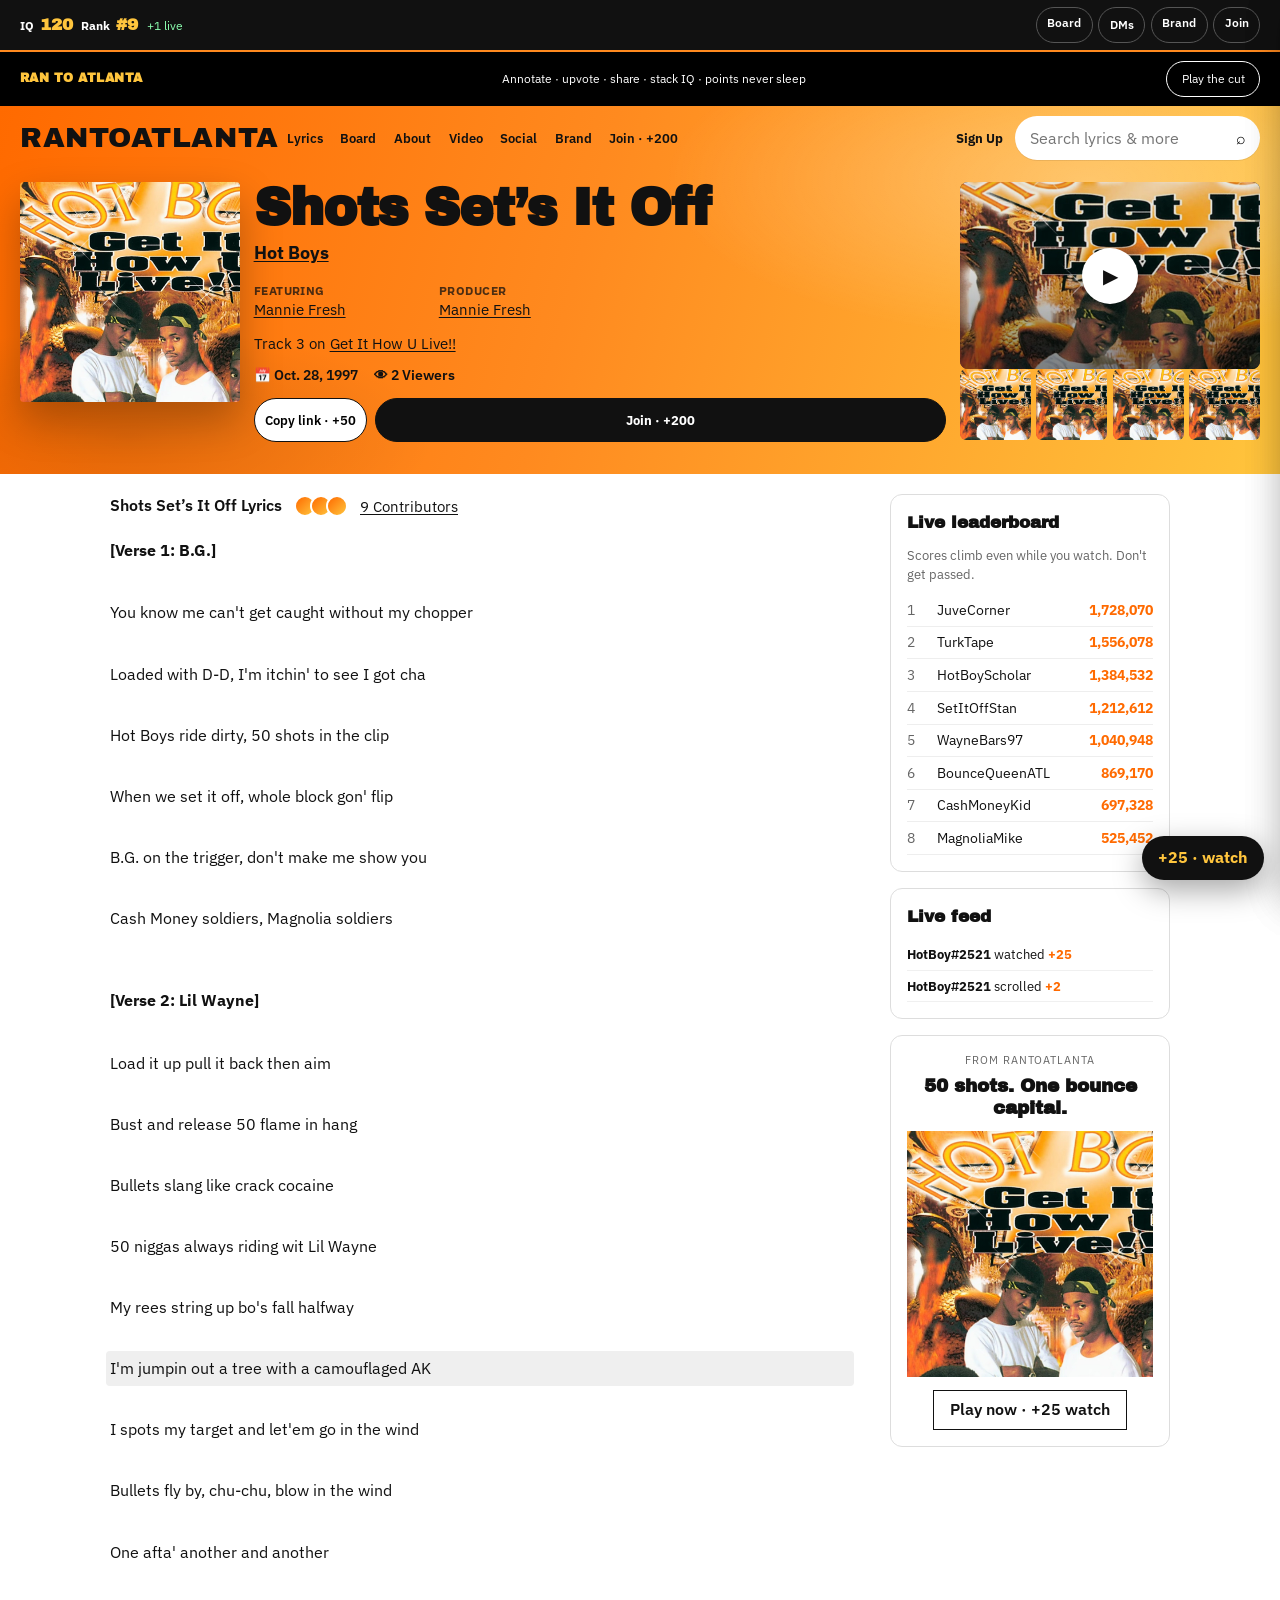
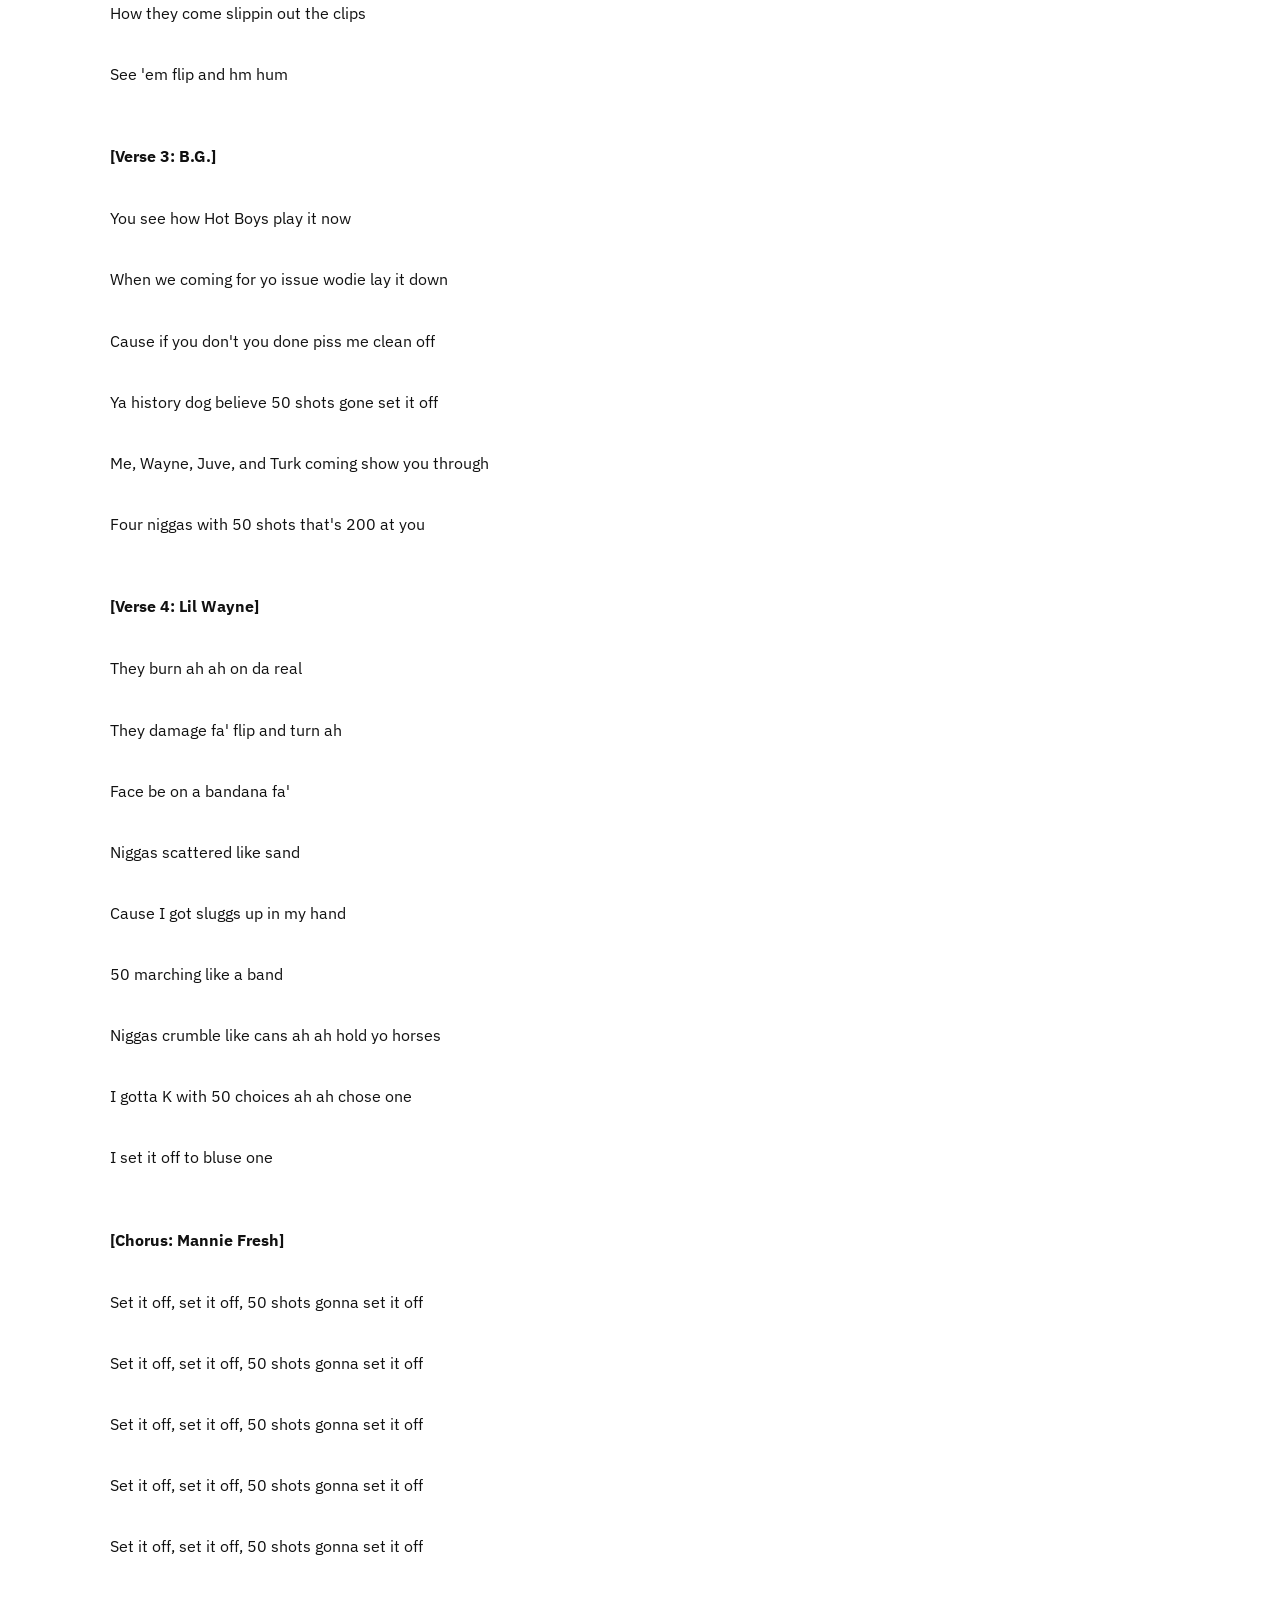
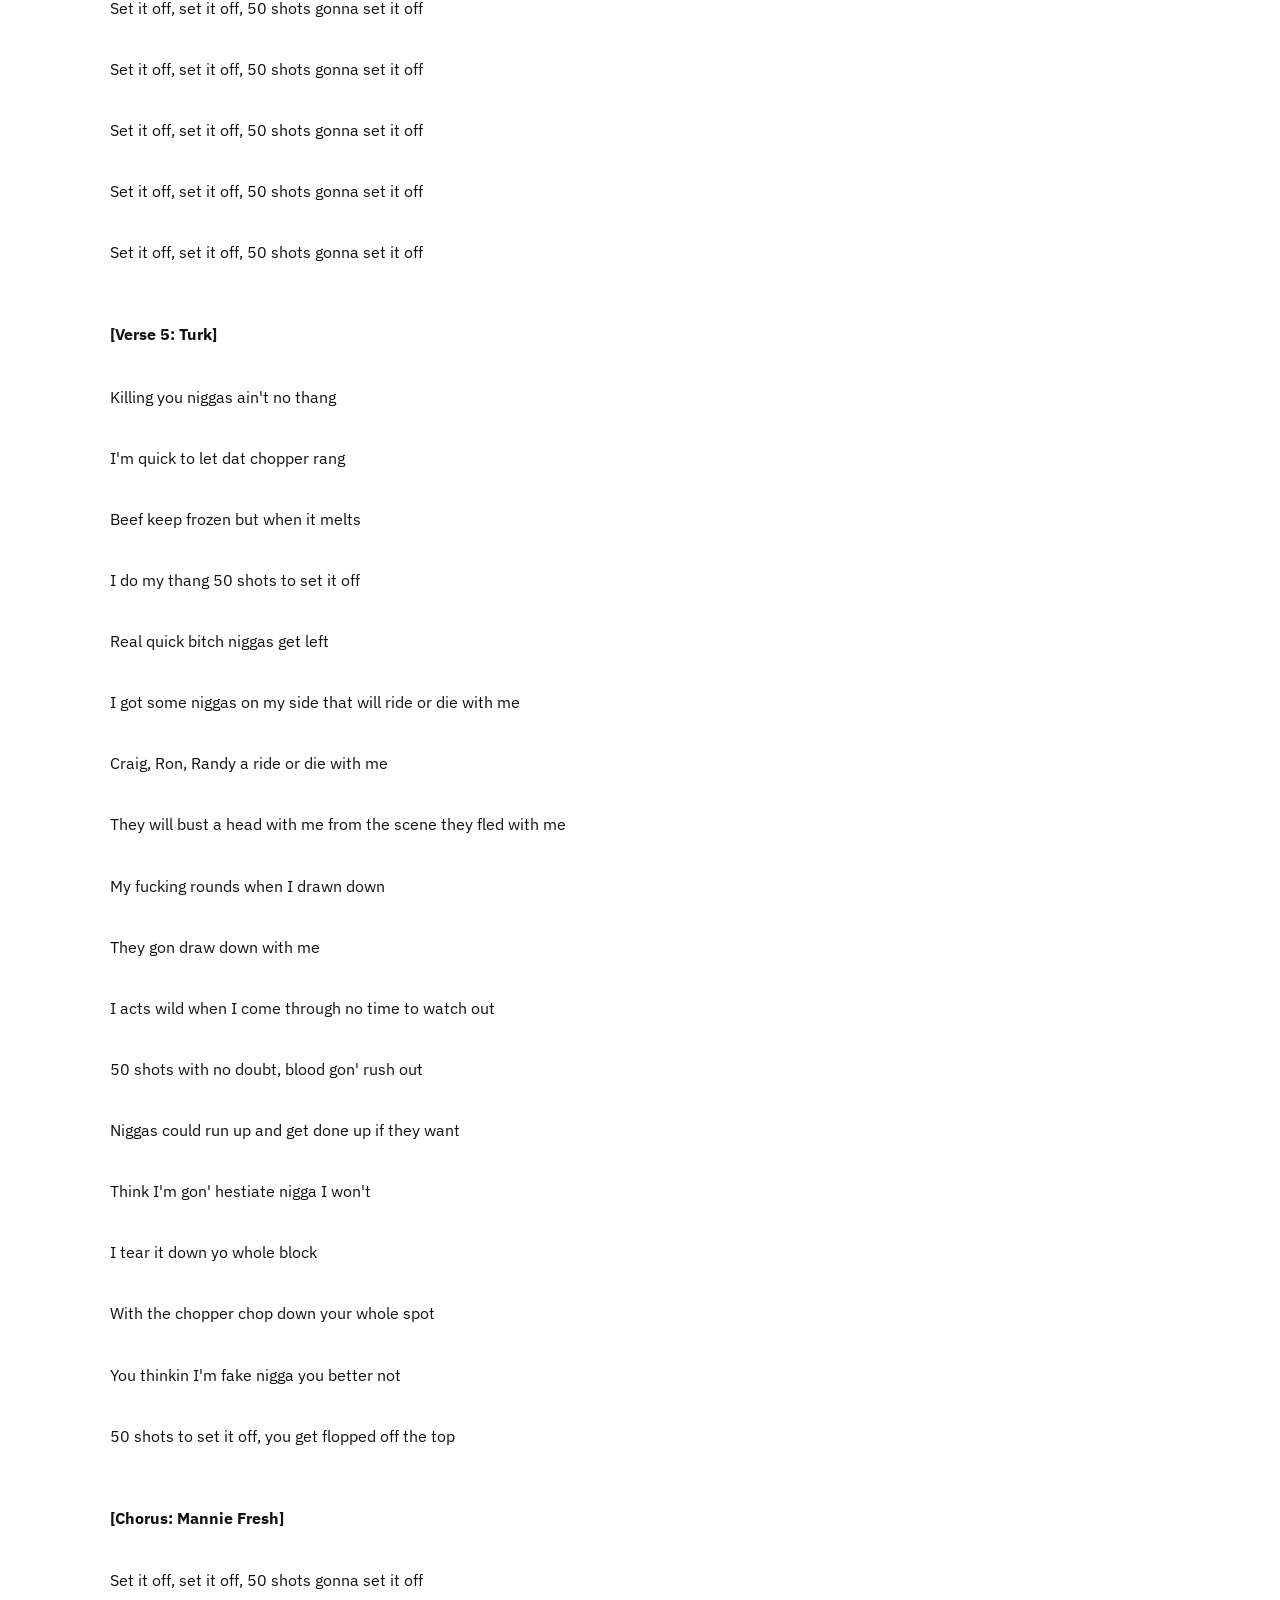
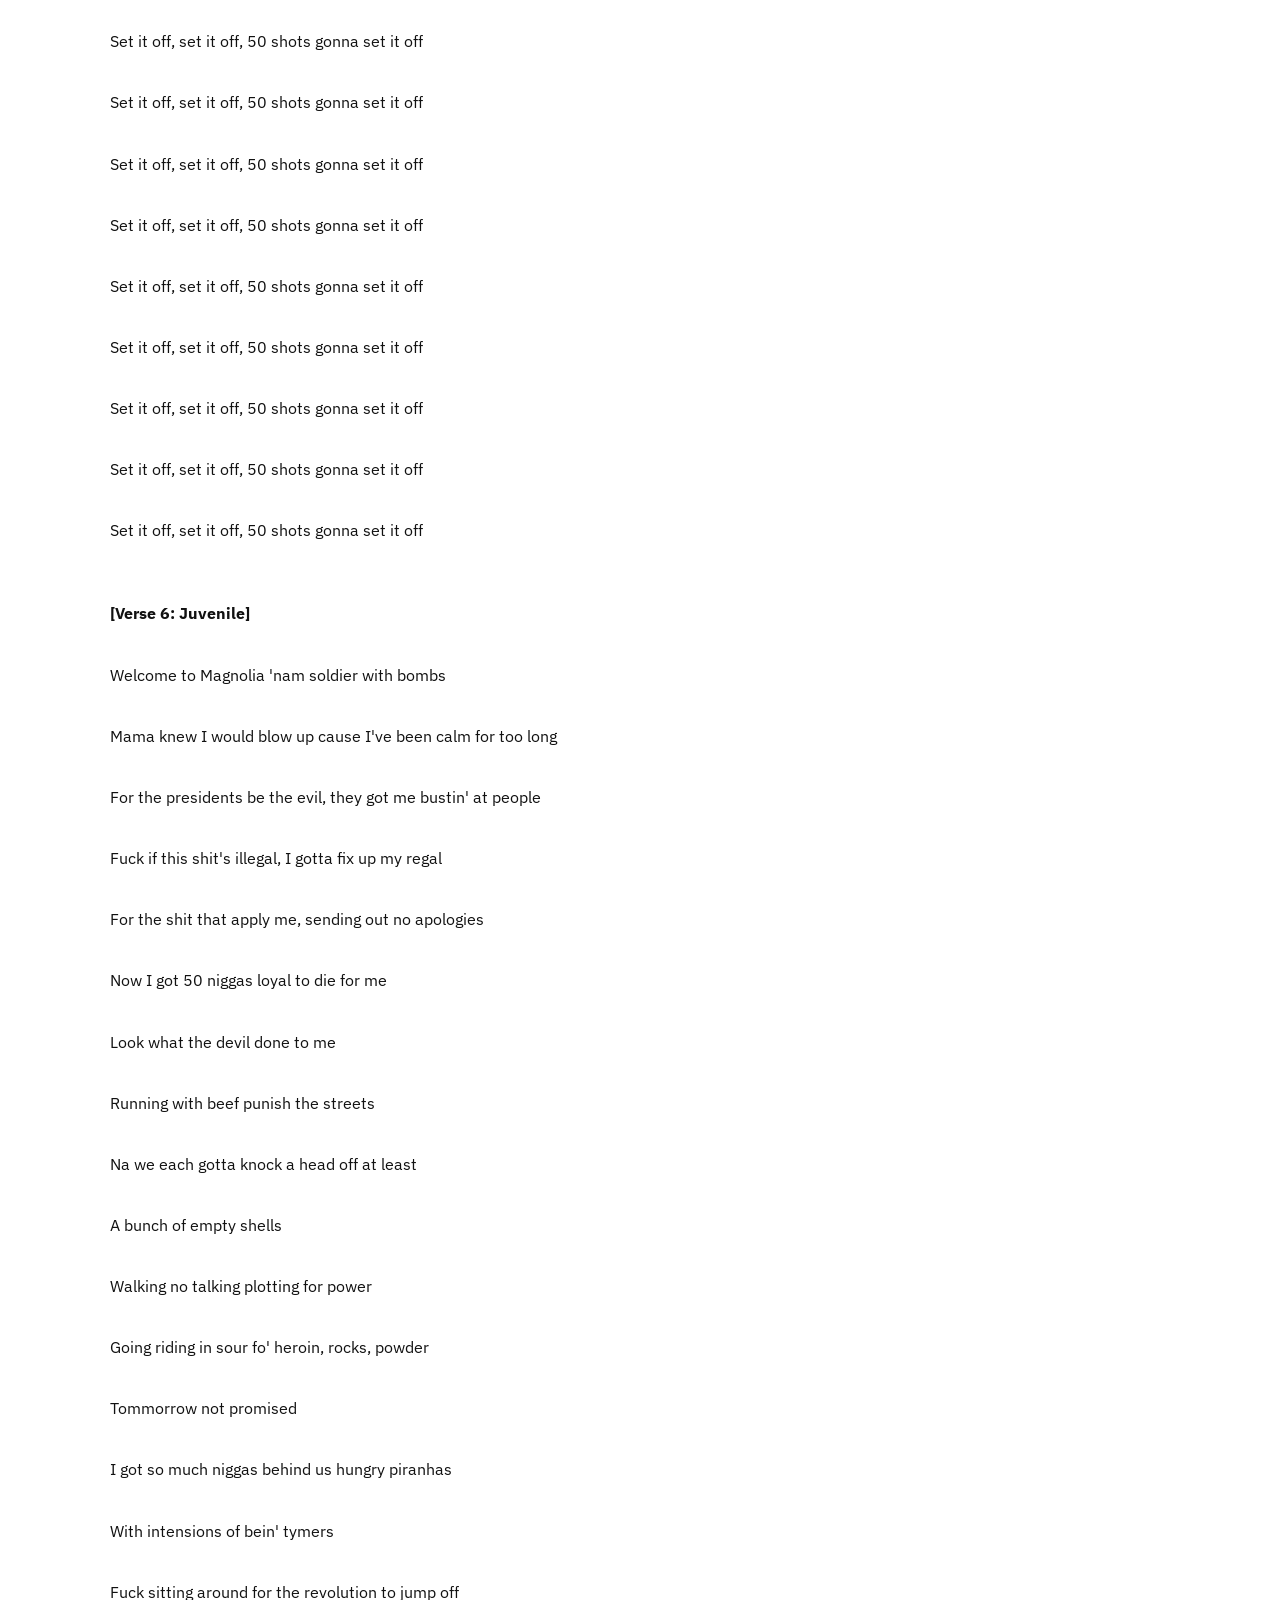
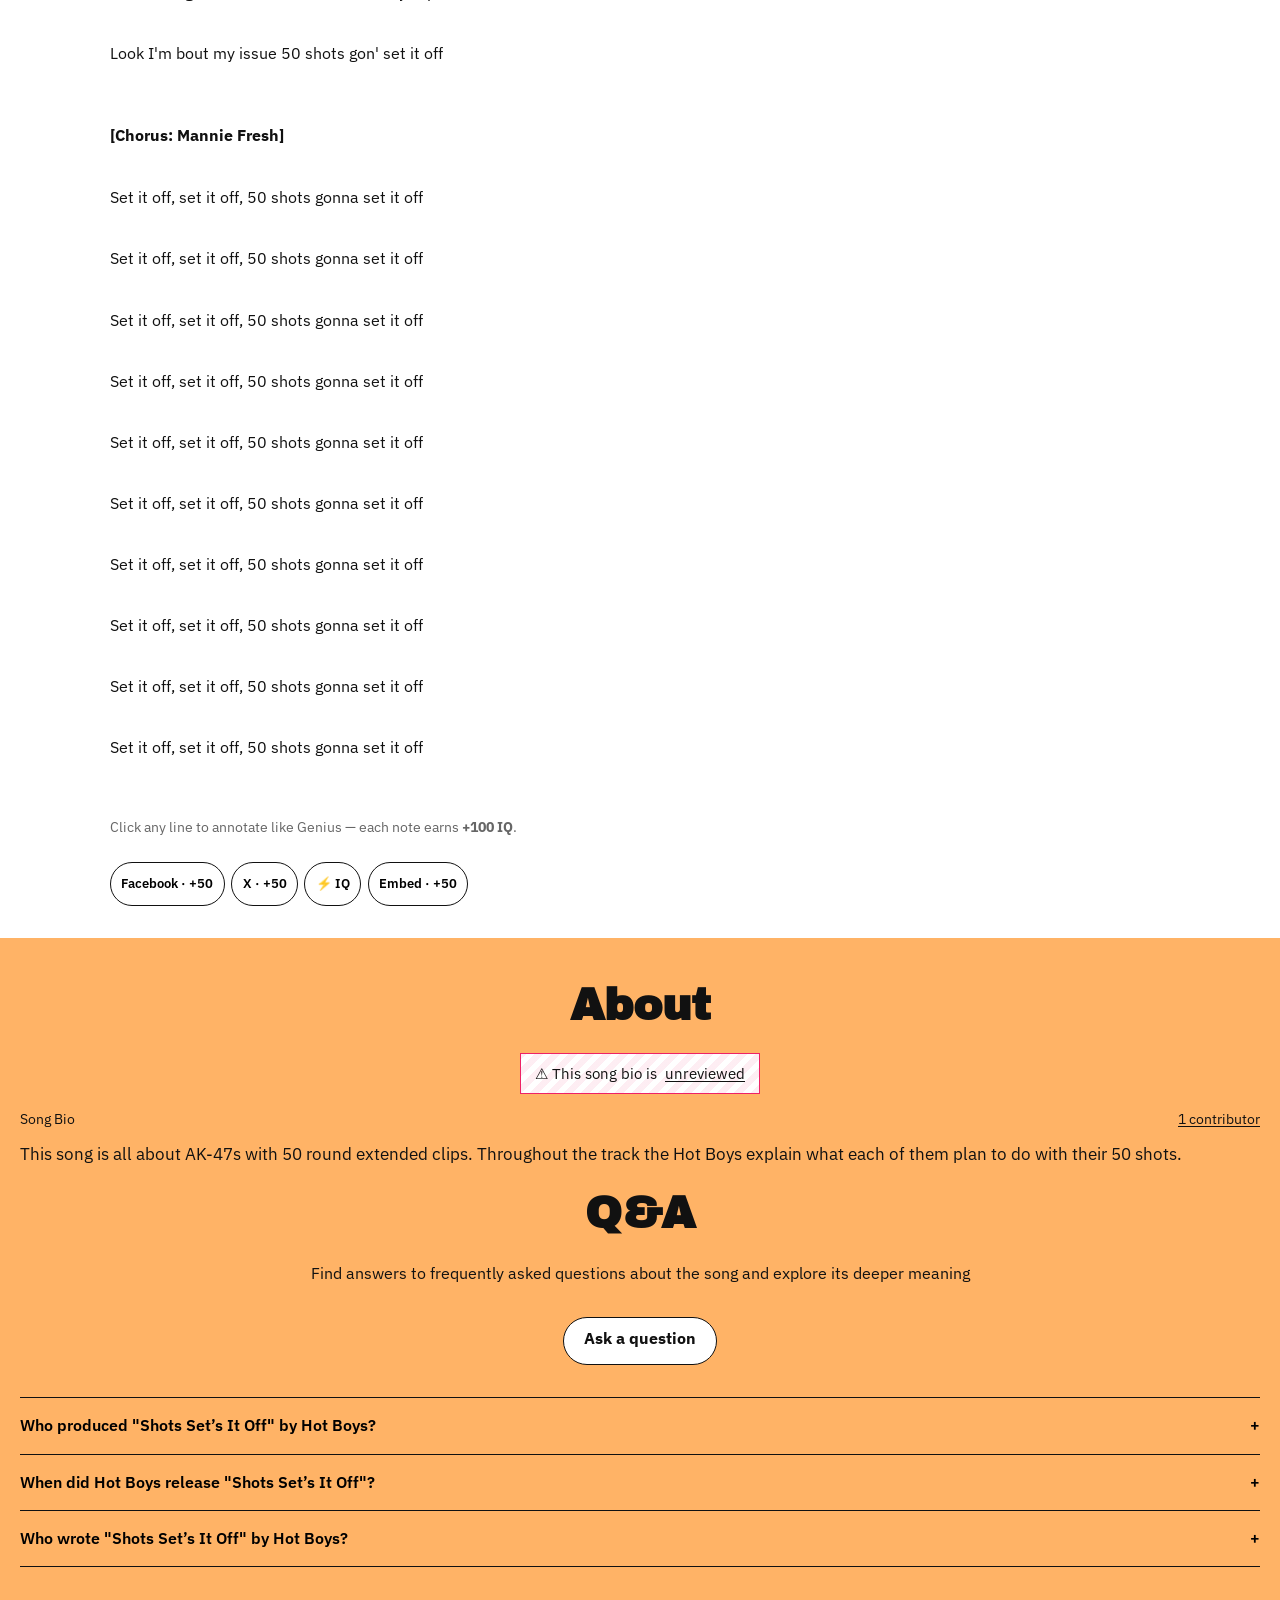
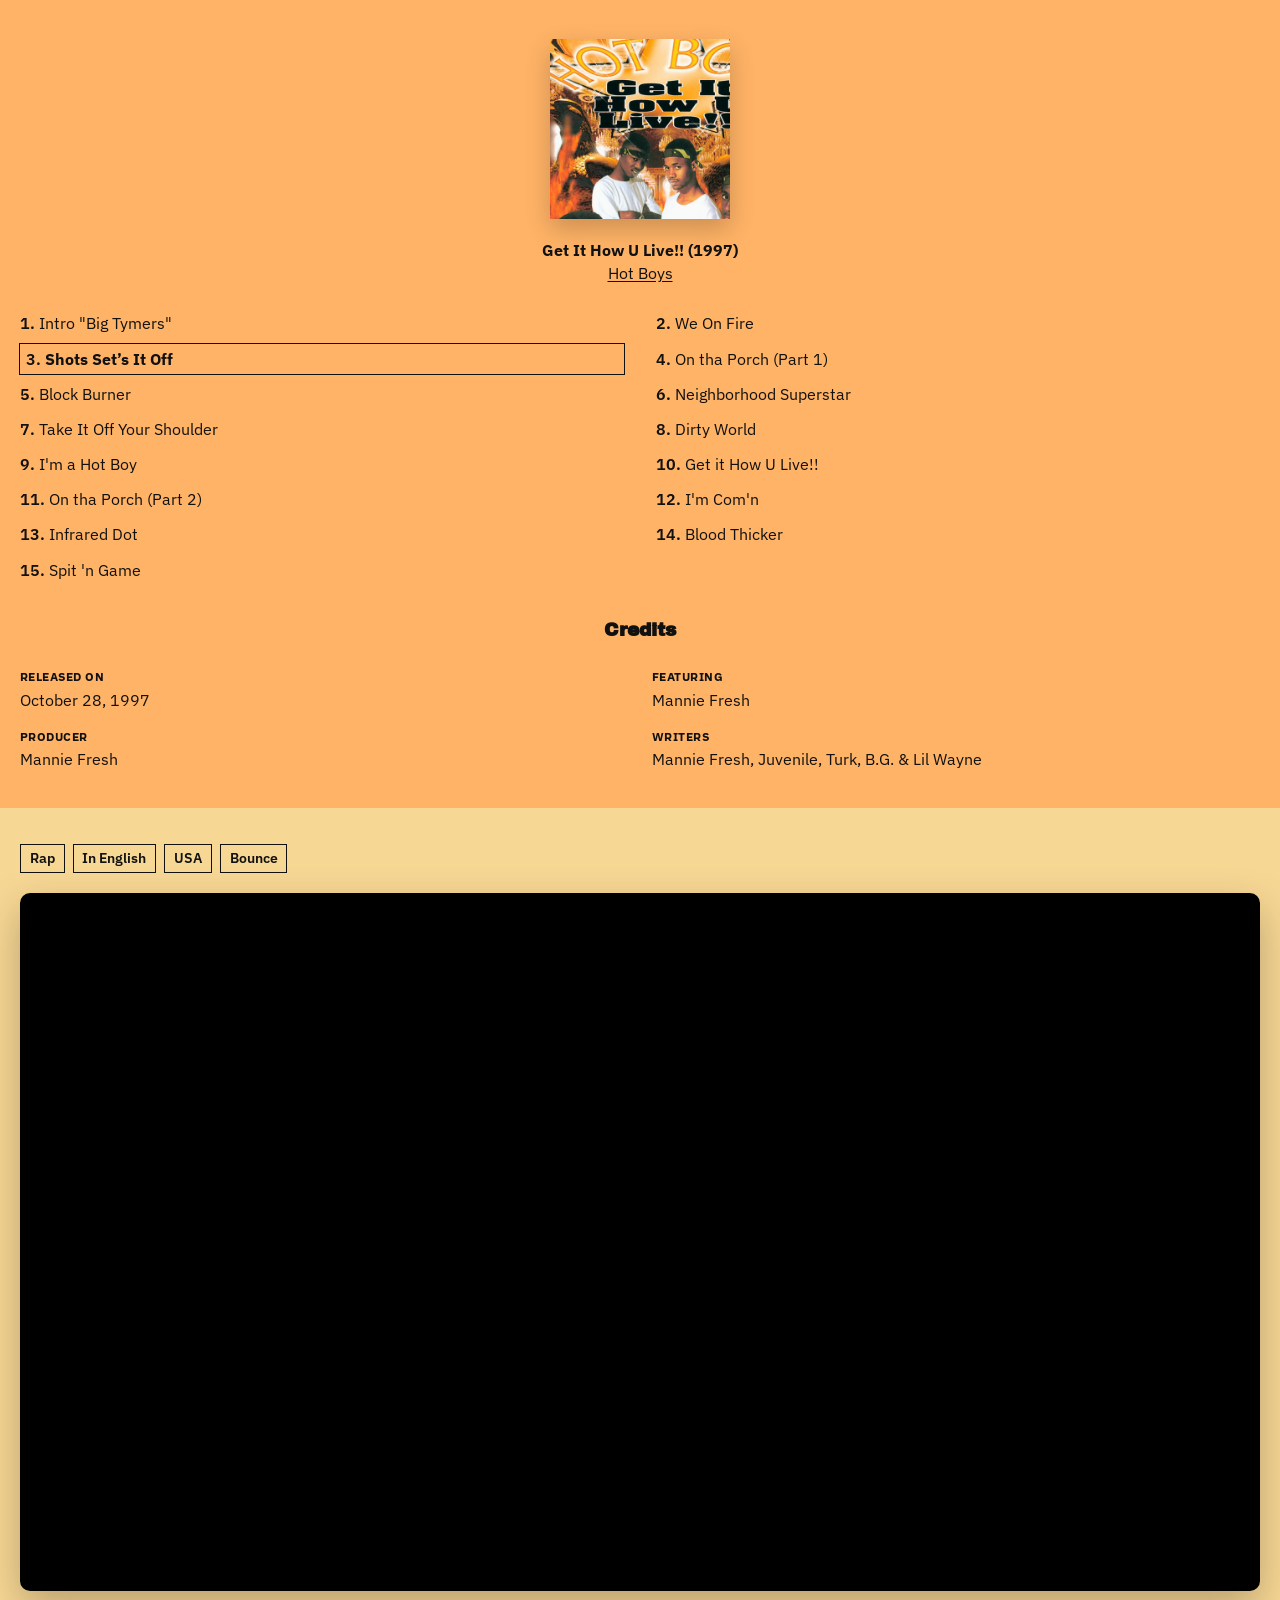
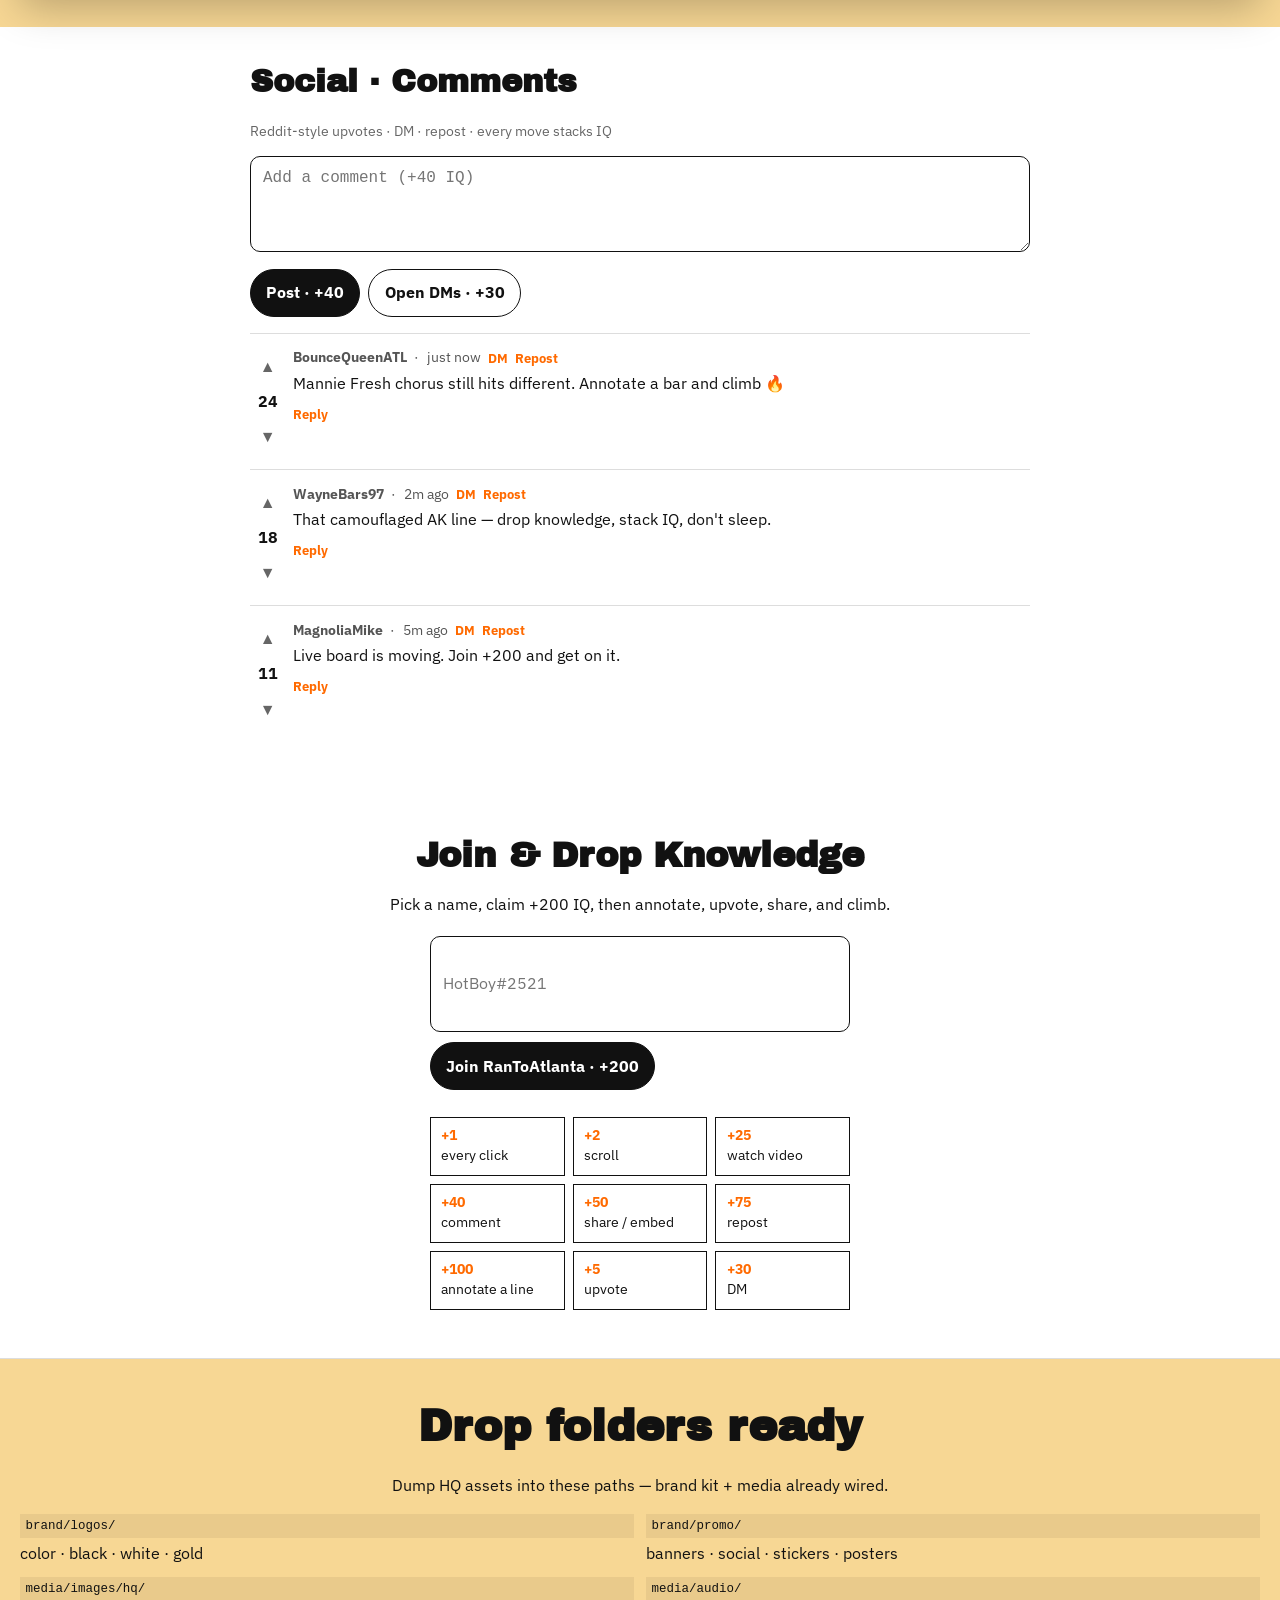
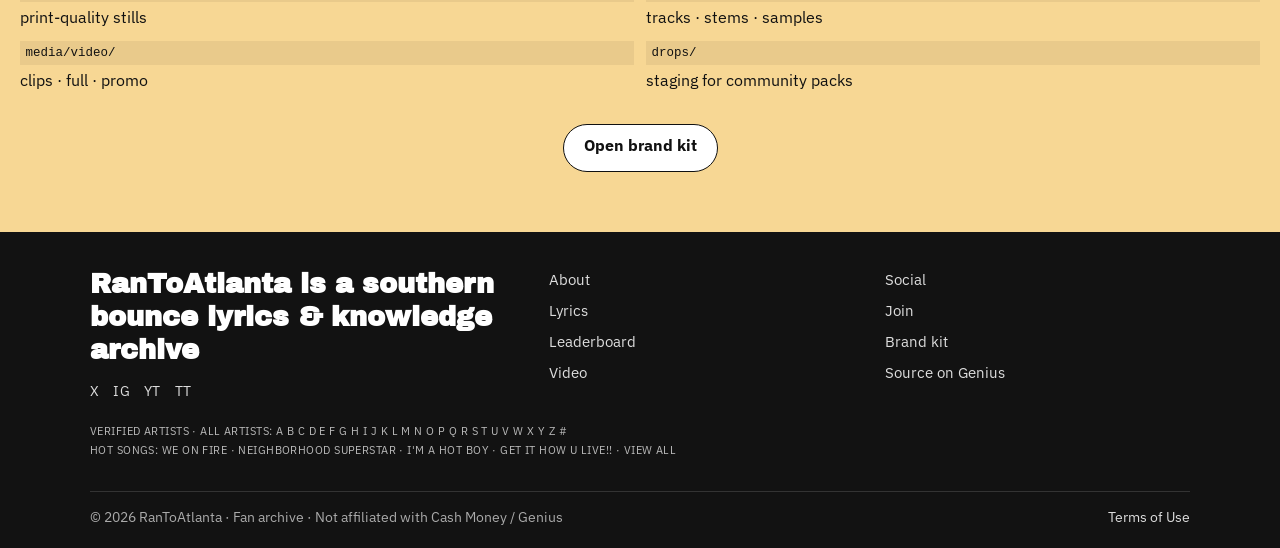
==== commit 6f7b28b3: "Launch hotfix: clean mobile hero, sane FOMO board, share CTA. Hide search from first viewport on pho" ====
--- a/index.html
+++ b/index.html
@@ -16,13 +16,23 @@
       content="Genius-style annotations · FOMO IQ points · live leaderboard. Set it off."
     />
     <meta property="og:type" content="website" />
-    <meta property="og:image" content="assets/img/cover.jpg" />
+    <meta property="og:url" content="https://pabopbiz9.github.io/rantoatlanta-v0.01/" />
+    <meta
+      property="og:image"
+      content="https://pabopbiz9.github.io/rantoatlanta-v0.01/media/images/og/og-share.jpg"
+    />
     <meta name="twitter:card" content="summary_large_image" />
+    <meta
+      name="twitter:image"
+      content="https://pabopbiz9.github.io/rantoatlanta-v0.01/media/images/og/og-share.jpg"
+    />
     <title>Hot Boys – Shots Set’s It Off Lyrics | RanToAtlanta</title>
     <link rel="icon" type="image/svg+xml" href="favicon.svg" />
-    <link rel="apple-touch-icon" href="assets/img/cover.jpg" />
-    <link rel="stylesheet" href="assets/css/site.css" />
-    <link rel="stylesheet" href="assets/css/mobile.css" />
+    <link rel="apple-touch-icon" href="brand/favicon/apple-touch-180.jpg" />
+    <link rel="preconnect" href="https://fonts.googleapis.com" />
+    <link rel="preconnect" href="https://fonts.gstatic.com" crossorigin />
+    <link rel="stylesheet" href="assets/css/site.css?v=3" />
+    <link rel="stylesheet" href="assets/css/mobile.css?v=3" />
   </head>
   <body>
     <a class="skip" href="#lyrics">Skip to lyrics</a>
@@ -100,6 +110,10 @@
             <span title="Release date">📅 Oct. 28, 1997</span>
             <span id="viewer-count" title="Viewers">👁 1 Viewer</span>
           </div>
+          <div class="share-row hero-cta" style="justify-content:center;margin-top:0.75rem">
+            <button type="button" id="copy-link" data-share="link">Copy link · +50</button>
+            <a class="ask-btn" href="#signup" style="margin:0">Join · +200</a>
+          </div>
         </div>
 
         <aside class="media-rail" aria-label="Featured media">
@@ -116,6 +130,12 @@
             <a href="#lyrics"><img src="assets/img/cover.jpg" alt="Clip 4" /></a>
           </div>
         </aside>
+      </div>
+      <div class="mobile-search">
+        <form class="search" role="search" onsubmit="return false;" style="margin:0 var(--rta-pad,1rem)">
+          <input type="search" id="search-mobile" placeholder="Search lyrics & more" aria-label="Search lyrics" />
+          <button type="submit" aria-label="Search">⌕</button>
+        </form>
       </div>
     </header>
 
@@ -564,7 +584,7 @@
       </div>
     </footer>
 
-    <script src="assets/js/points.js"></script>
-    <script src="assets/js/site.js"></script>
+    <script src="assets/js/points.js?v=3"></script>
+    <script src="assets/js/site.js?v=3"></script>
   </body>
 </html>
--- a/assets/css/mobile.css
+++ b/assets/css/mobile.css
@@ -92,14 +92,16 @@
 
 /* —— Nav —— */
 .nav {
-  padding: 0.7rem var(--rta-pad);
-  gap: 0.65rem;
-  flex-wrap: wrap;
+  padding: 0.65rem var(--rta-pad) 0.35rem;
+  gap: 0.5rem;
+  flex-wrap: nowrap;
+  align-items: center;
 }
 
 .brand {
-  font-size: 1.2rem;
+  font-size: clamp(1.35rem, 6.5vw, 1.75rem);
   line-height: 1;
+  z-index: 3;
 }
 
 .nav-links {
@@ -108,14 +110,18 @@
 
 .nav-links.open {
   display: flex;
-  width: 100%;
-  order: 3;
+  position: absolute;
+  left: var(--rta-pad);
+  right: var(--rta-pad);
+  top: calc(100% - 0.15rem);
+  z-index: 5;
   flex-direction: column;
   gap: 0;
-  background: rgba(255, 255, 255, 0.22);
+  background: rgba(255, 248, 235, 0.97);
   border: 1px solid rgba(0, 0, 0, 0.12);
   border-radius: 12px;
   padding: 0.35rem;
+  box-shadow: 0 16px 40px rgba(0, 0, 0, 0.18);
   animation: rise 0.25s ease both;
 }
 
@@ -129,7 +135,7 @@
 
 .nav-links.open a:hover,
 .nav-links.open a:active {
-  background: rgba(255, 255, 255, 0.45);
+  background: rgba(255, 138, 31, 0.18);
 }
 
 .nav-toggle {
@@ -140,17 +146,17 @@
   min-width: 44px;
   min-height: 44px;
   border: 1px solid rgba(0, 0, 0, 0.25);
-  background: rgba(255, 255, 255, 0.35);
+  background: rgba(255, 255, 255, 0.45);
   border-radius: 10px;
   cursor: pointer;
   font-weight: 800;
   font-size: 0.85rem;
-}
-
+  z-index: 3;
+}
+
+/* Search lives in menu on phones — keep first viewport brand+hero clean */
 .nav-right {
-  width: 100%;
-  order: 4;
-  gap: 0.5rem;
+  display: none;
 }
 
 .nav-right .signup {
@@ -168,26 +174,39 @@
   font-size: 16px; /* iOS zoom prevent */
 }
 
-/* —— Hero: mobile composition —— */
+.site-header {
+  overflow: visible;
+}
+
+.site-header > .nav {
+  position: relative;
+}
+
+/* —— Hero: mobile composition (brand first viewport) —— */
 .song-hero {
   grid-template-columns: 1fr;
-  gap: 1rem;
-  padding: 0.5rem var(--rta-pad) 1.5rem;
+  gap: 0.85rem;
+  padding: 0.35rem var(--rta-pad) 1.35rem;
 }
 
 .cover {
-  width: min(200px, 56vw);
+  width: min(220px, 62vw);
   margin: 0 auto;
   border-radius: 4px;
+  opacity: 1;
+  position: relative;
+  z-index: 1;
 }
 
 .song-meta {
   text-align: center;
+  position: relative;
+  z-index: 1;
 }
 
 .song-meta h1 {
-  font-size: clamp(1.85rem, 9vw, 2.6rem);
-  margin-bottom: 0.25rem;
+  font-size: clamp(1.75rem, 8.5vw, 2.45rem);
+  margin-bottom: 0.2rem;
 }
 
 .song-meta .artist {
@@ -213,7 +232,17 @@
 }
 
 .media-rail {
-  max-width: 100%;
+  display: none; /* declutter first viewport on phones */
+}
+
+.mobile-search {
+  display: block;
+  padding: 0 0 0.5rem;
+}
+
+.mobile-search .search {
+  width: 100%;
+  background: #fff;
 }
 
 .media-main {
@@ -253,11 +282,25 @@
   gap: 0.4rem;
 }
 
-.share-row button {
+.share-row button,
+.hero-cta .ask-btn {
   min-height: 44px;
   flex: 1 1 calc(50% - 0.4rem);
   font-size: 0.82rem;
   padding: 0.5rem 0.65rem;
+}
+
+.hero-cta {
+  gap: 0.45rem;
+}
+
+.hero-cta .ask-btn {
+  display: inline-flex;
+  align-items: center;
+  justify-content: center;
+  background: #111;
+  color: #fff;
+  border-color: #111;
 }
 
 .sidebar-stack {
@@ -471,8 +514,19 @@
   }
 
   .media-rail {
+    display: block;
     grid-column: 1 / -1;
     max-width: 420px;
+  }
+
+  .mobile-search {
+    display: none;
+  }
+
+  .nav-right {
+    display: flex;
+    width: 100%;
+    order: 4;
   }
 
   .share-row button {
@@ -533,6 +587,7 @@
   }
 
   .nav-right {
+    display: flex;
     width: auto;
     order: 0;
     margin-left: auto;
@@ -540,6 +595,14 @@
 
   .nav-right .signup {
     display: inline;
+  }
+
+  .mobile-search {
+    display: none;
+  }
+
+  .site-header {
+    overflow: hidden;
   }
 
   .song-hero {
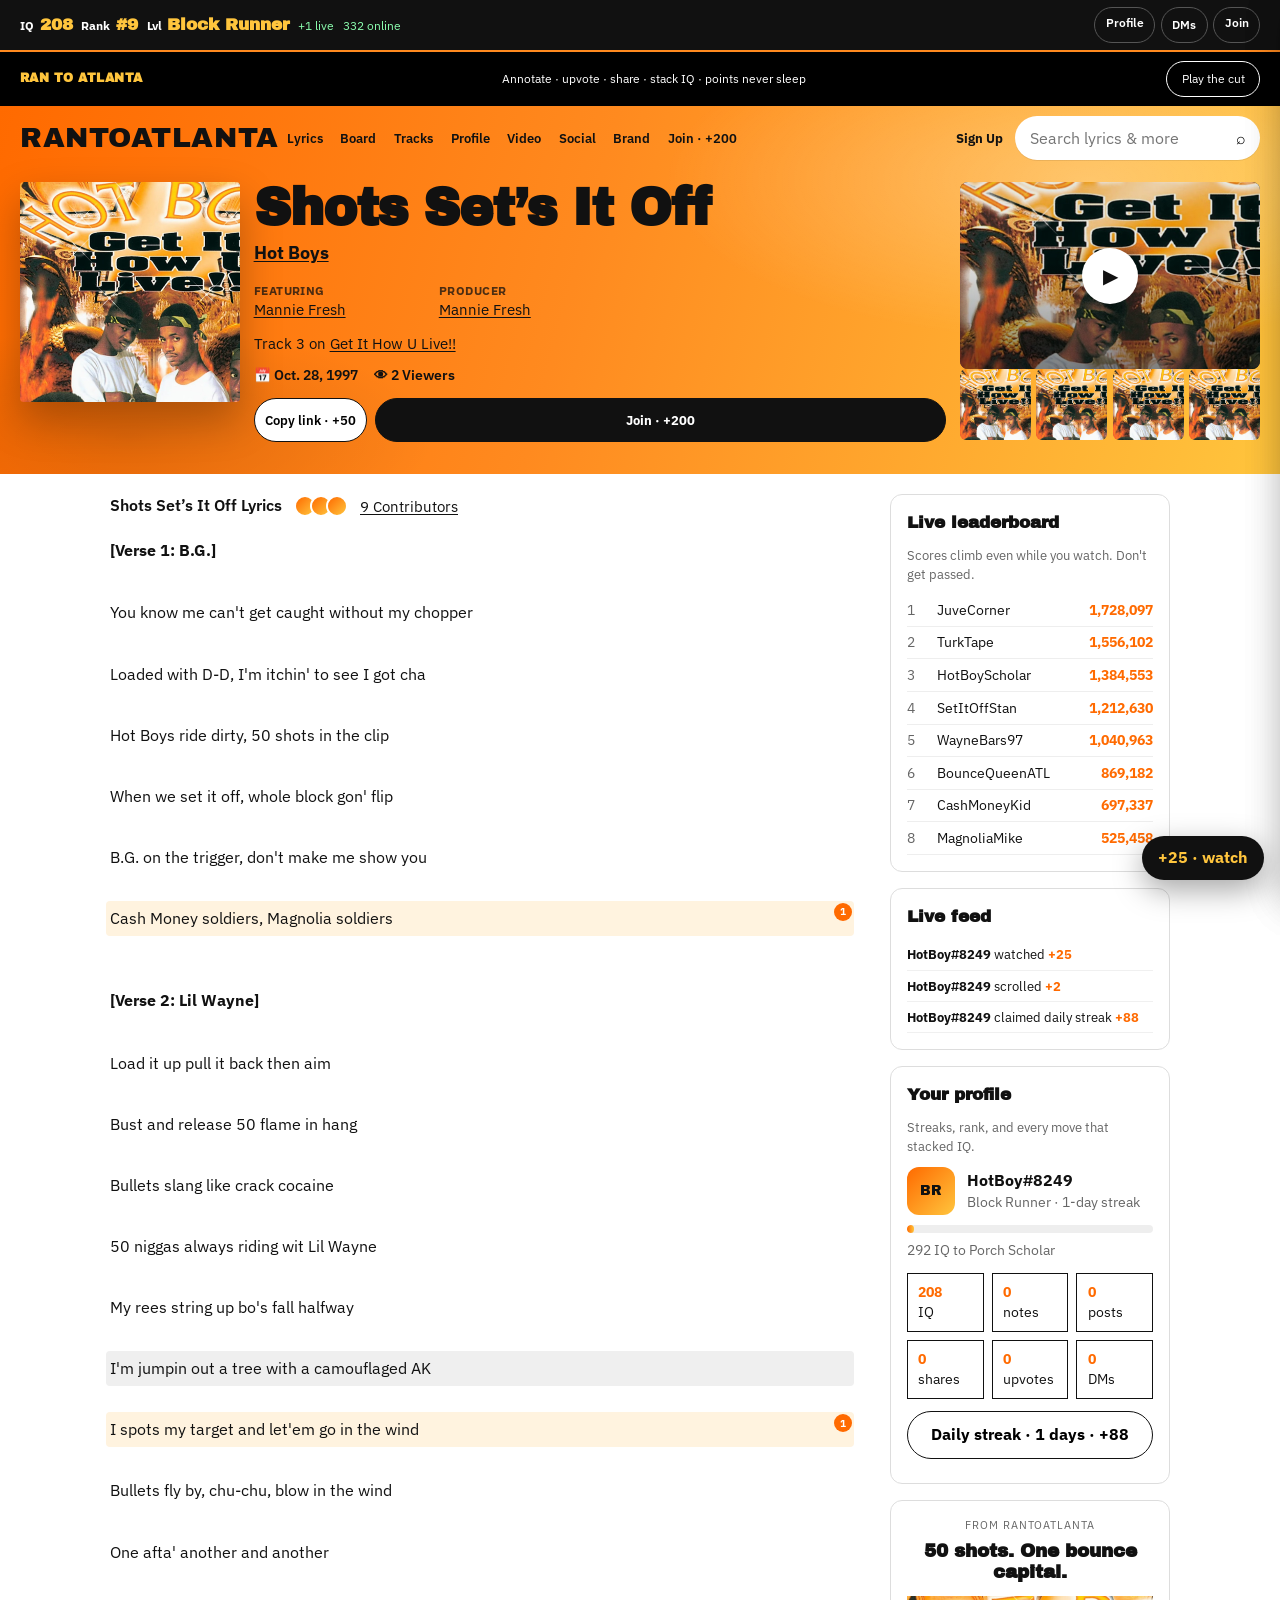
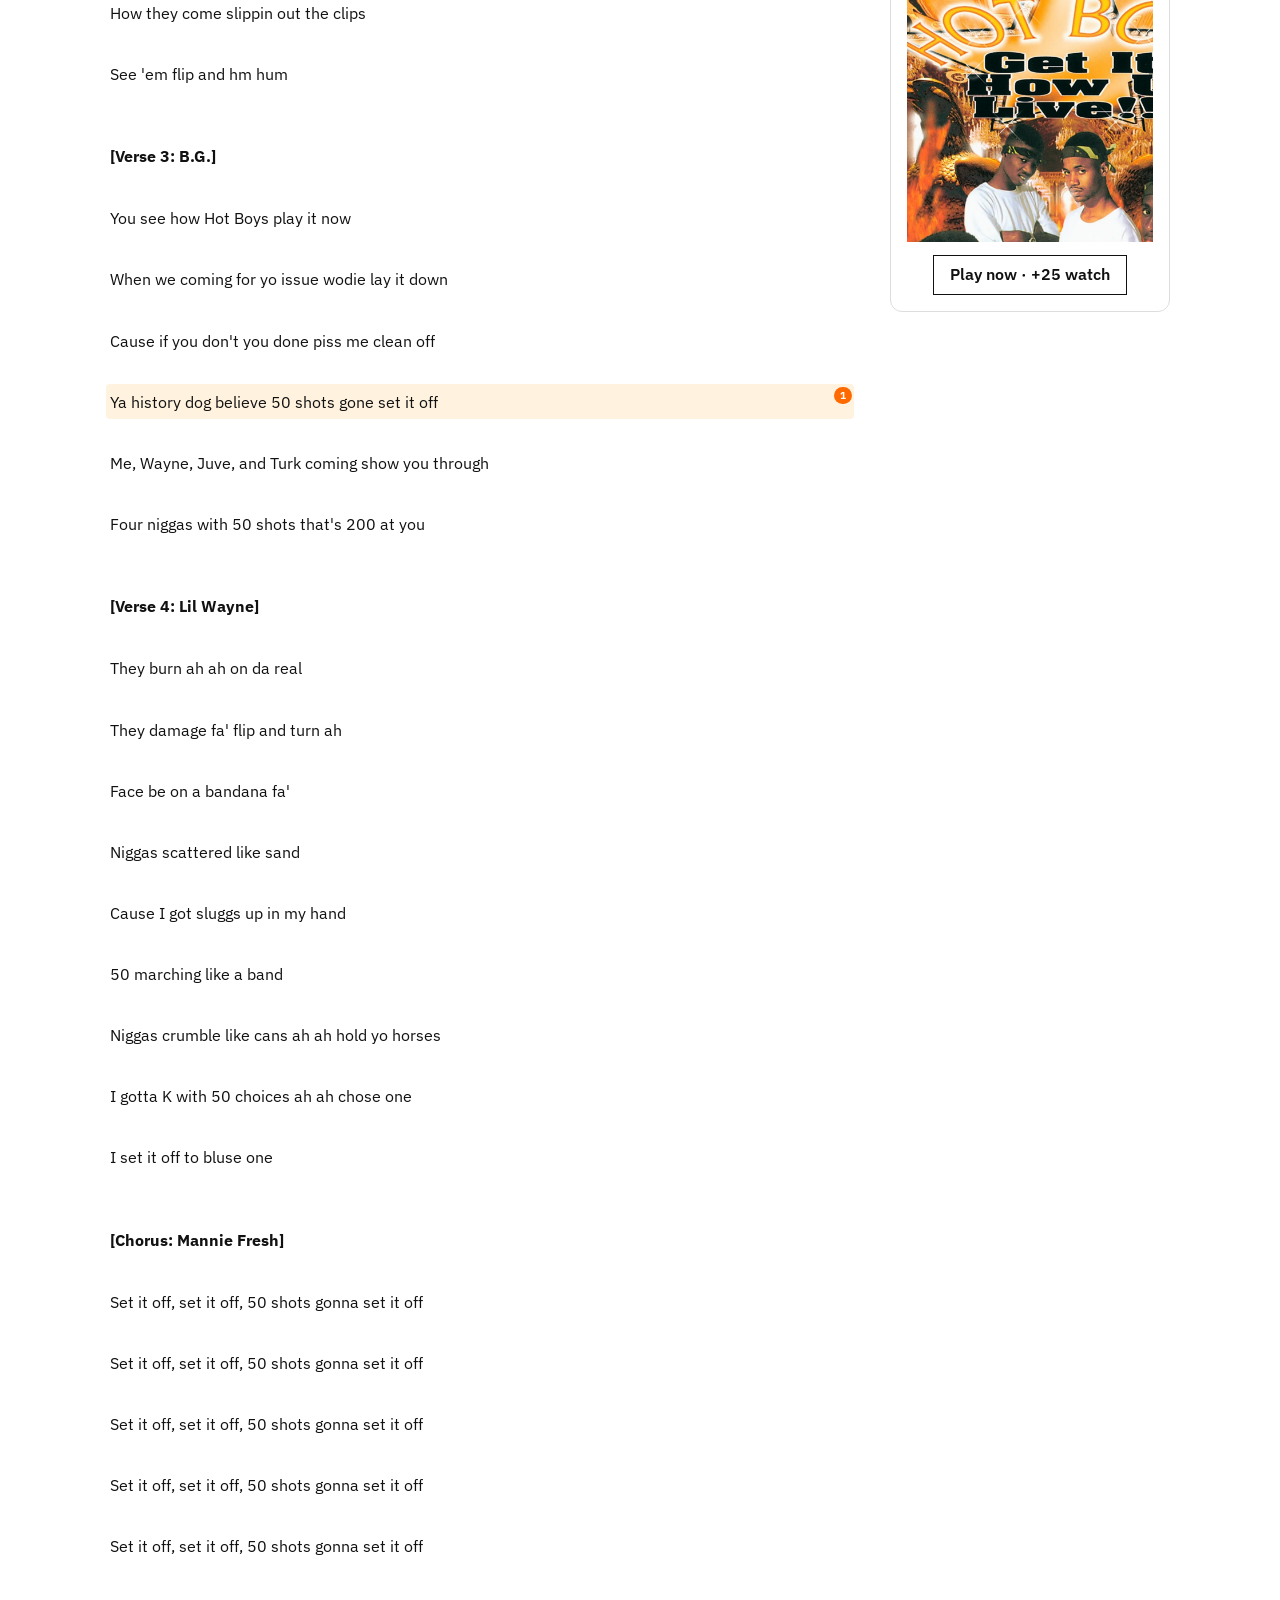
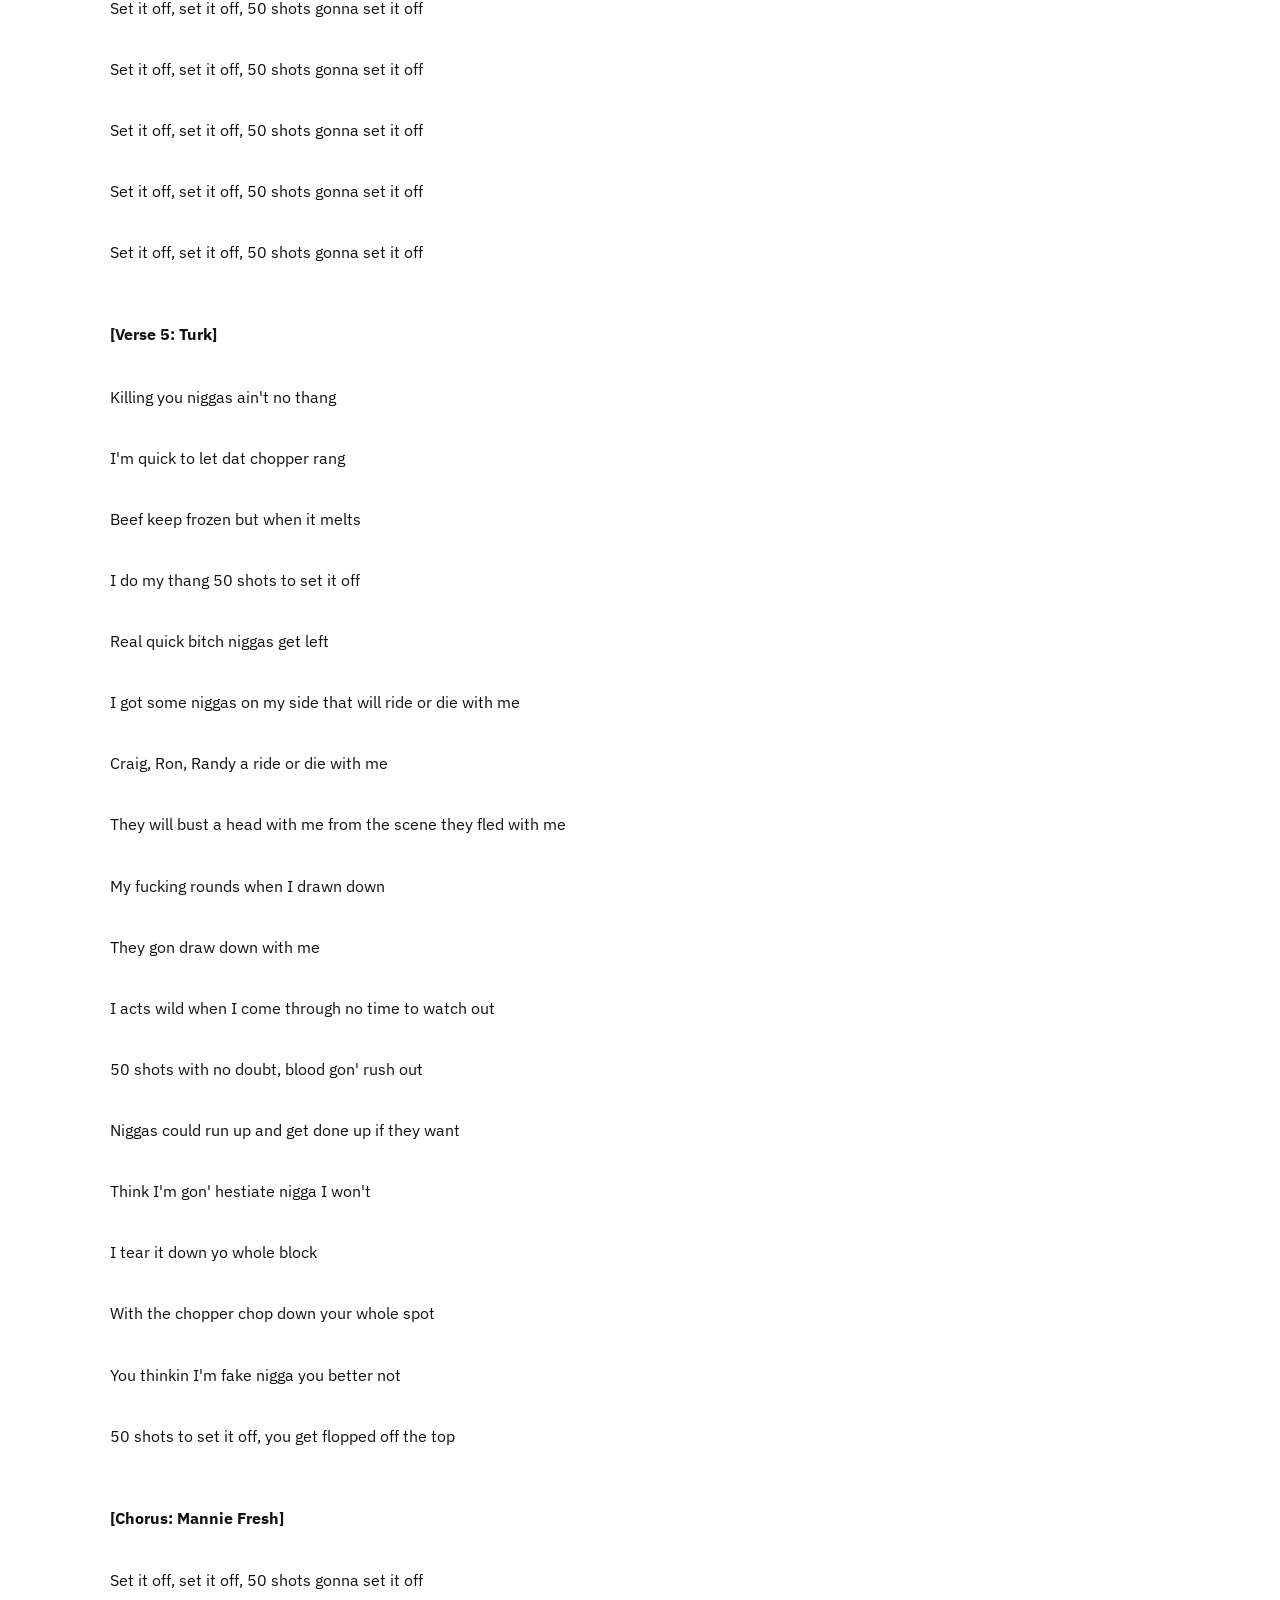
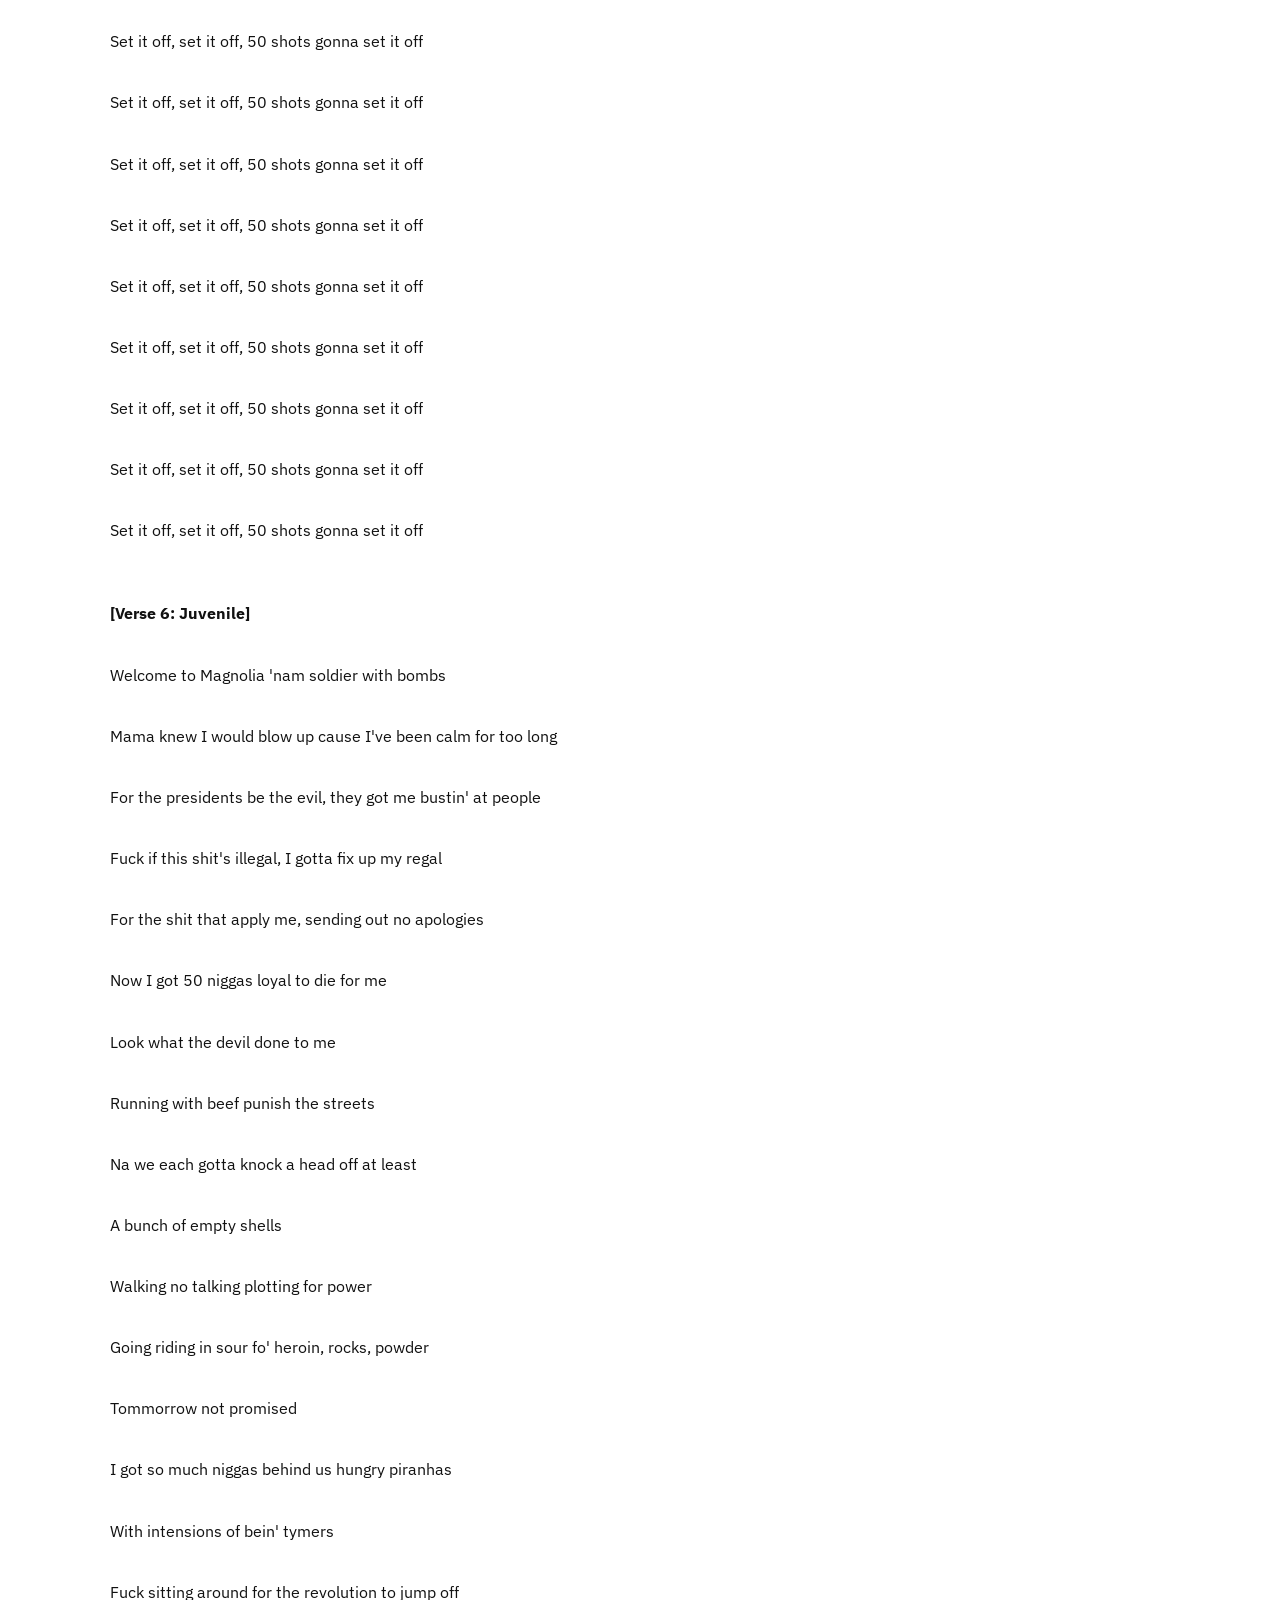
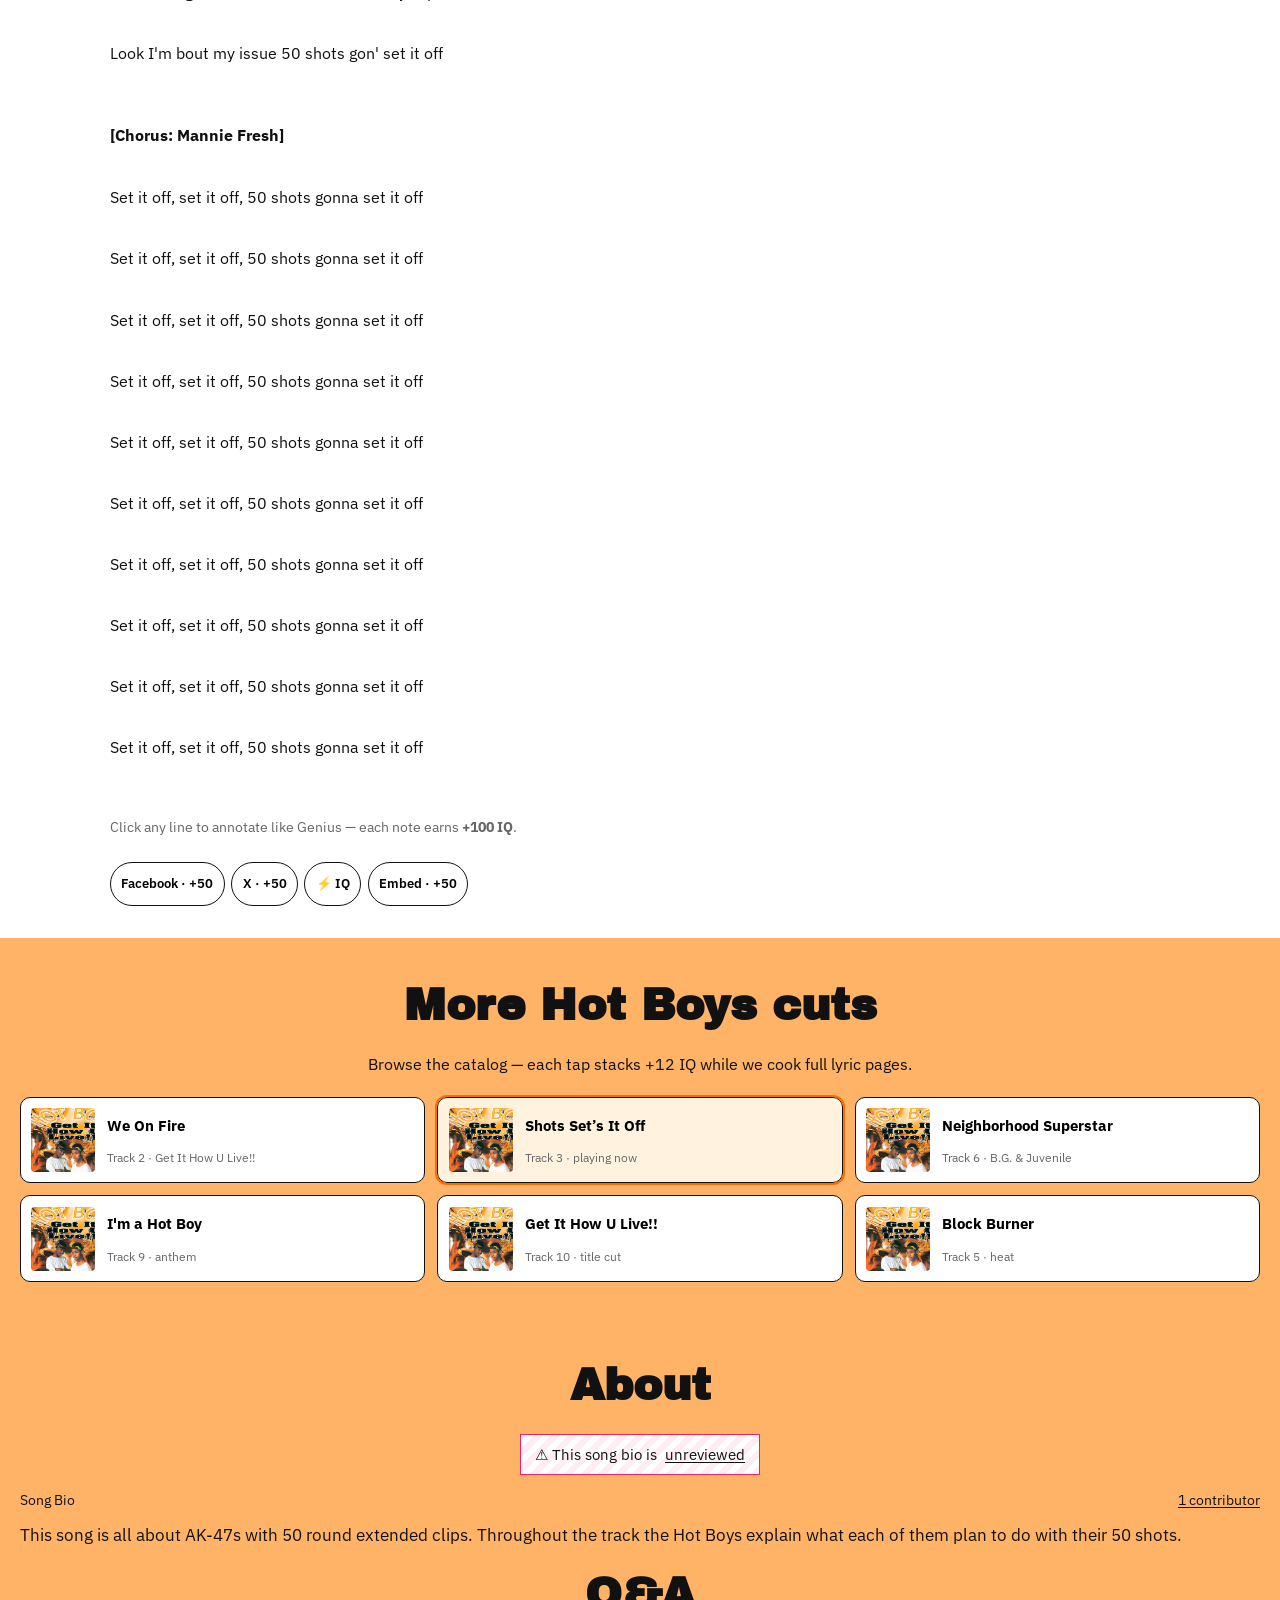
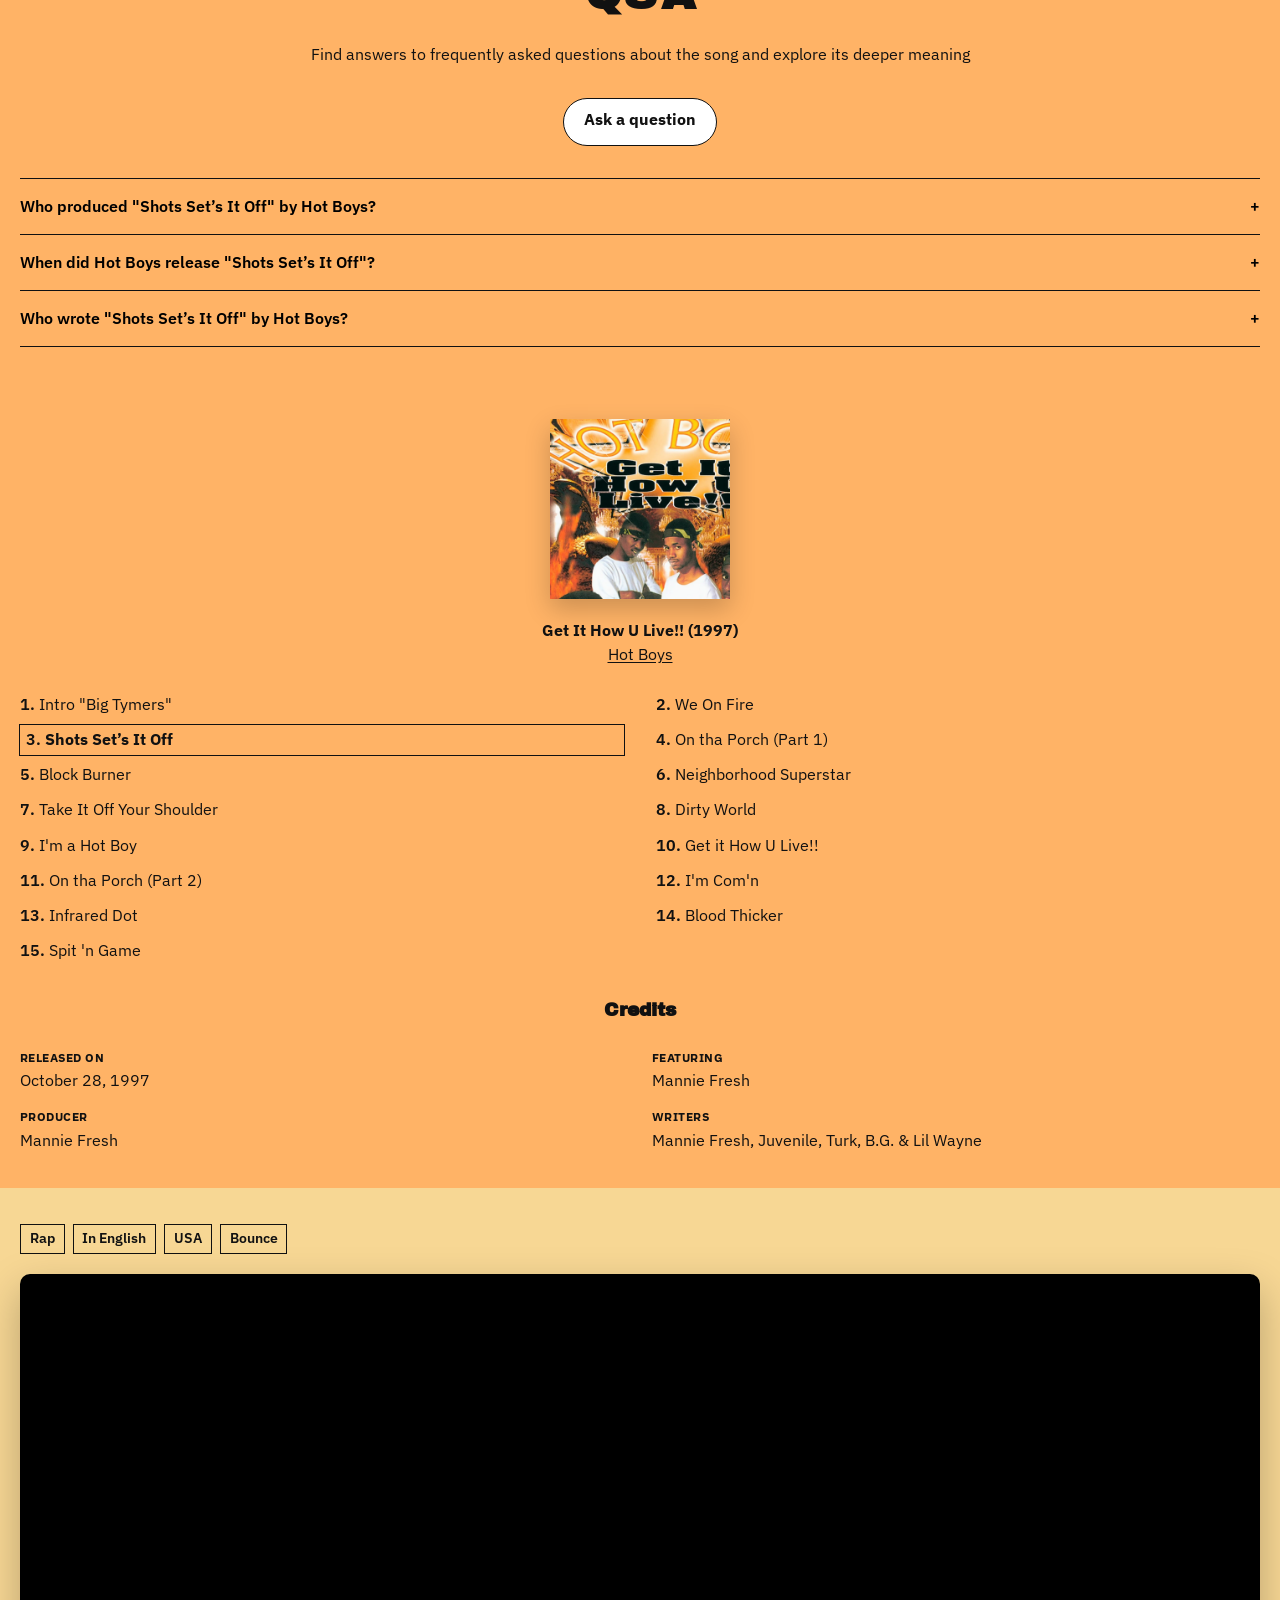
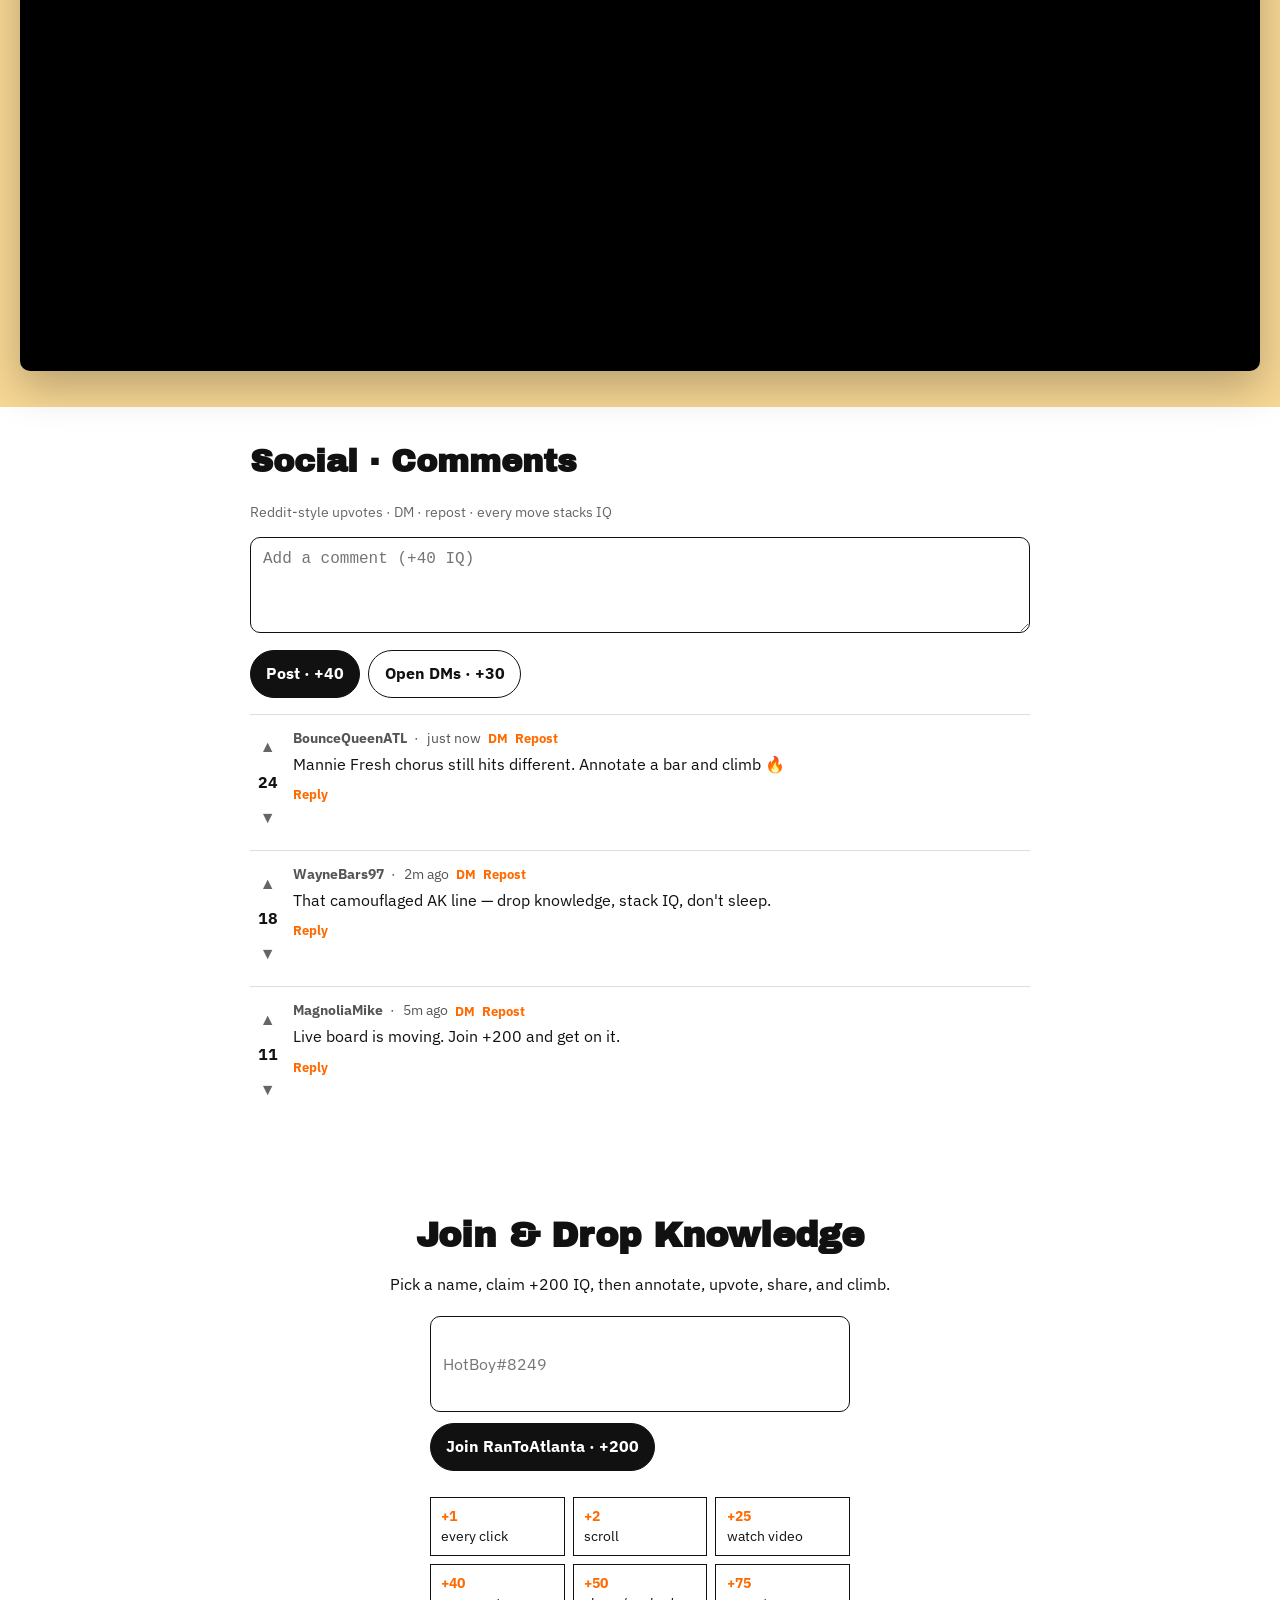
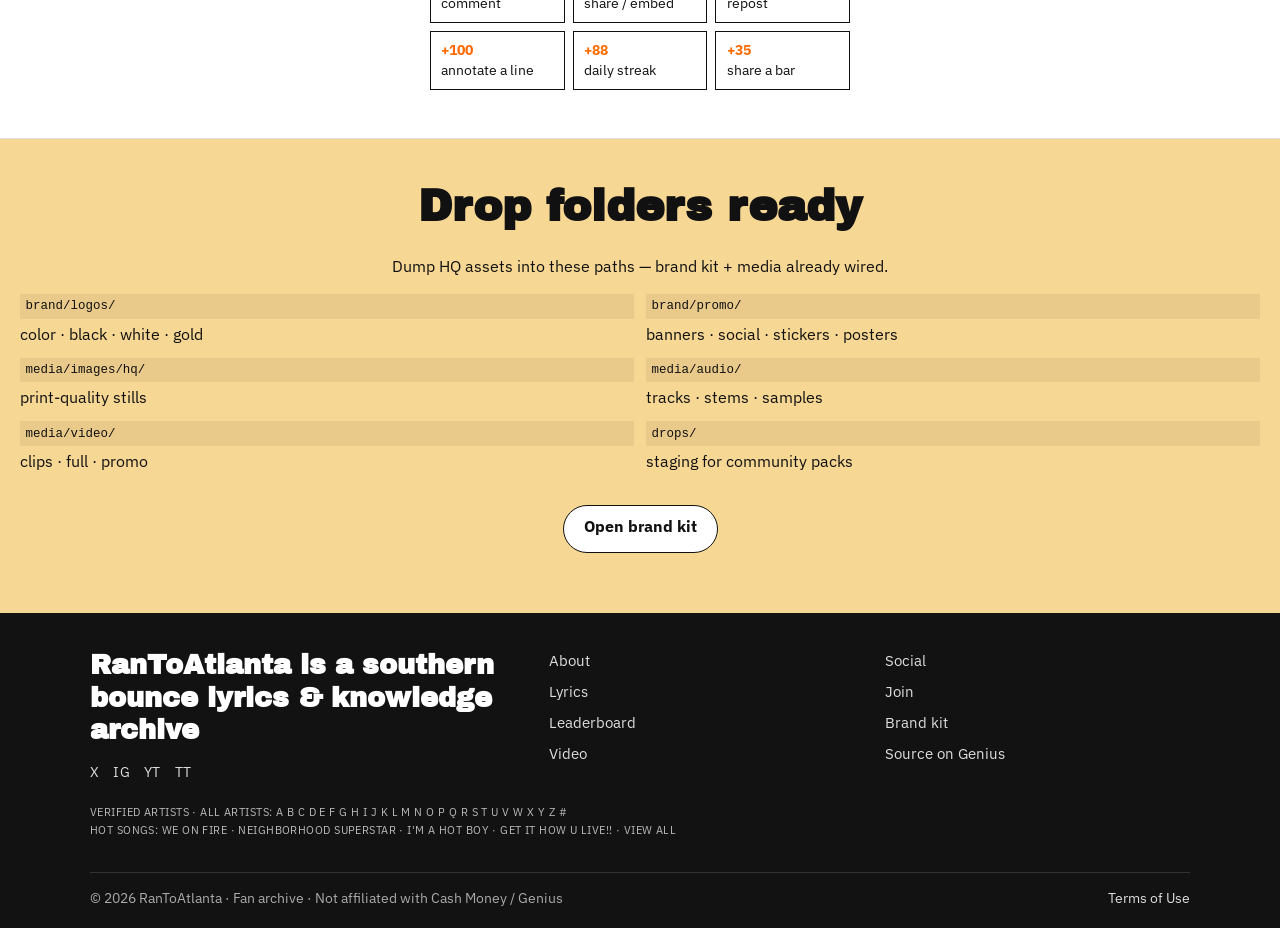
==== commit 3b13b8f4: "Add streaks, levels, track catalog, profile, and quote share. Daily check-in FOMO, Hot Boy ranks, mo" ====
--- a/index.html
+++ b/index.html
@@ -31,8 +31,8 @@
     <link rel="apple-touch-icon" href="brand/favicon/apple-touch-180.jpg" />
     <link rel="preconnect" href="https://fonts.googleapis.com" />
     <link rel="preconnect" href="https://fonts.gstatic.com" crossorigin />
-    <link rel="stylesheet" href="assets/css/site.css?v=3" />
-    <link rel="stylesheet" href="assets/css/mobile.css?v=3" />
+    <link rel="stylesheet" href="assets/css/site.css?v=4" />
+    <link rel="stylesheet" href="assets/css/mobile.css?v=4" />
   </head>
   <body>
     <a class="skip" href="#lyrics">Skip to lyrics</a>
@@ -41,12 +41,13 @@
       <div class="hud-left">
         <span class="stat">IQ <em id="hud-points">88</em></span>
         <span class="stat">Rank <em id="hud-rank">#—</em></span>
+        <span class="stat hud-hide-sm">Lvl <em id="hud-level">New Bounce</em></span>
         <span class="pulse" id="hud-pulse">+1 live</span>
+        <span class="pulse" id="hud-online">200 online</span>
       </div>
       <div class="hud-right">
-        <a class="ghost hud-hide-sm" href="#board">Board</a>
+        <a class="ghost hud-hide-sm" href="#profile">Profile</a>
         <button type="button" class="ghost" id="open-dms">DMs</button>
-        <a class="ghost hud-hide-sm" href="brand.html">Brand</a>
         <a class="ghost" href="#signup">Join</a>
       </div>
     </div>
@@ -66,7 +67,8 @@
         <div class="nav-links" id="nav-links">
           <a href="#lyrics">Lyrics</a>
           <a href="#board">Board</a>
-          <a href="#about">About</a>
+          <a href="#tracks">Tracks</a>
+          <a href="#profile">Profile</a>
           <a href="#video">Video</a>
           <a href="#comments">Social</a>
           <a href="brand.html">Brand</a>
@@ -326,6 +328,14 @@
               <h3>Live feed</h3>
               <ul id="live-feed"></ul>
             </div>
+            <div class="panel-card" id="profile">
+              <h3>Your profile</h3>
+              <p class="hint">Streaks, rank, and every move that stacked IQ.</p>
+              <div id="profile-card"></div>
+              <button type="button" class="ask-btn" id="streak-btn" style="margin-top:0.75rem;width:100%">
+                Daily streak · <span id="streak-count">0</span> days · +88
+              </button>
+            </div>
             <div class="ad-card">
               <div class="eyebrow">From RanToAtlanta</div>
               <h3>50 shots. One bounce capital.</h3>
@@ -334,6 +344,45 @@
             </div>
           </div>
         </aside>
+      </section>
+
+      <section class="band" id="tracks">
+        <div class="band-inner">
+          <h2>More Hot Boys cuts</h2>
+          <p>Browse the catalog — each tap stacks +12 IQ while we cook full lyric pages.</p>
+          <div class="track-grid">
+            <button type="button" class="track-card" data-track="we-on-fire">
+              <img src="assets/img/cover.jpg" alt="" />
+              <strong>We On Fire</strong>
+              <span>Track 2 · Get It How U Live!!</span>
+            </button>
+            <button type="button" class="track-card current" data-track="shots">
+              <img src="assets/img/cover.jpg" alt="" />
+              <strong>Shots Set’s It Off</strong>
+              <span>Track 3 · playing now</span>
+            </button>
+            <button type="button" class="track-card" data-track="neighborhood">
+              <img src="assets/img/cover.jpg" alt="" />
+              <strong>Neighborhood Superstar</strong>
+              <span>Track 6 · B.G. &amp; Juvenile</span>
+            </button>
+            <button type="button" class="track-card" data-track="im-a-hot-boy">
+              <img src="assets/img/cover.jpg" alt="" />
+              <strong>I'm a Hot Boy</strong>
+              <span>Track 9 · anthem</span>
+            </button>
+            <button type="button" class="track-card" data-track="get-it">
+              <img src="assets/img/cover.jpg" alt="" />
+              <strong>Get It How U Live!!</strong>
+              <span>Track 10 · title cut</span>
+            </button>
+            <button type="button" class="track-card" data-track="block-burner">
+              <img src="assets/img/cover.jpg" alt="" />
+              <strong>Block Burner</strong>
+              <span>Track 5 · heat</span>
+            </button>
+          </div>
+        </div>
       </section>
 
       <section class="band" id="about">
@@ -482,8 +531,8 @@
             <div><strong>+50</strong> share / embed</div>
             <div><strong>+75</strong> repost</div>
             <div><strong>+100</strong> annotate a line</div>
-            <div><strong>+5</strong> upvote</div>
-            <div><strong>+30</strong> DM</div>
+            <div><strong>+88</strong> daily streak</div>
+            <div><strong>+35</strong> share a bar</div>
           </div>
         </div>
       </section>
@@ -517,6 +566,7 @@
       <textarea id="annotate-body" placeholder="Drop knowledge on this line…"></textarea>
       <div class="actions">
         <button type="button" id="annotate-save">Save note · +100</button>
+        <button type="button" class="secondary" id="annotate-quote">Share bar · +35</button>
       </div>
       <div class="ann-list" id="annotate-list"></div>
     </aside>
@@ -540,9 +590,9 @@
 
     <nav class="mobile-dock" aria-label="Mobile">
       <a href="#lyrics"><span class="ico">≡</span>Lyrics</a>
-      <a href="#board"><span class="ico">▲</span>Board</a>
+      <a href="#tracks"><span class="ico">♪</span>Tracks</a>
       <a href="#video"><span class="ico">▶</span>Play</a>
-      <button type="button" id="dock-dm"><span class="ico">✉</span>DMs</button>
+      <a href="#profile"><span class="ico">◆</span>You</a>
       <a href="#signup"><span class="ico">★</span>Join</a>
     </nav>
 
@@ -584,7 +634,7 @@
       </div>
     </footer>
 
-    <script src="assets/js/points.js?v=3"></script>
-    <script src="assets/js/site.js?v=3"></script>
+    <script src="assets/js/points.js?v=4"></script>
+    <script src="assets/js/site.js?v=4"></script>
   </body>
 </html>
--- a/assets/css/site.css
+++ b/assets/css/site.css
@@ -1336,6 +1336,96 @@
   margin-bottom: 0.25rem;
 }
 
+.track-grid {
+  display: grid;
+  grid-template-columns: 1fr;
+  gap: 0.75rem;
+  margin-top: 1.25rem;
+  text-align: left;
+}
+
+.track-card {
+  display: grid;
+  grid-template-columns: 64px 1fr;
+  grid-template-rows: auto auto;
+  column-gap: 0.75rem;
+  row-gap: 0.1rem;
+  align-items: center;
+  border: 1px solid #111;
+  background: #fff;
+  padding: 0.65rem;
+  cursor: pointer;
+  text-align: left;
+  border-radius: 10px;
+  transition: transform 0.15s ease, background 0.15s ease;
+}
+
+.track-card img {
+  grid-row: 1 / span 2;
+  width: 64px;
+  height: 64px;
+  object-fit: cover;
+  border-radius: 4px;
+}
+
+.track-card strong {
+  font-size: 0.95rem;
+}
+
+.track-card span {
+  font-size: 0.78rem;
+  color: var(--rta-muted);
+}
+
+.track-card:hover,
+.track-card:active {
+  background: #fff7e8;
+  transform: translateY(-1px);
+}
+
+.track-card.current {
+  outline: 2px solid var(--rta-ember);
+  background: #fff3df;
+}
+
+.profile-top {
+  display: flex;
+  gap: 0.75rem;
+  align-items: center;
+  margin-bottom: 0.65rem;
+}
+
+.profile-top .badge {
+  width: 48px;
+  height: 48px;
+  border-radius: 12px;
+  background: linear-gradient(135deg, var(--rta-ember), var(--rta-gold));
+  display: grid;
+  place-items: center;
+  font-family: var(--rta-display);
+  font-size: 0.85rem;
+  color: #111;
+}
+
+.level-bar {
+  height: 8px;
+  background: #eee;
+  border-radius: 999px;
+  overflow: hidden;
+}
+
+.level-bar i {
+  display: block;
+  height: 100%;
+  background: linear-gradient(90deg, var(--rta-ember), var(--rta-gold));
+  border-radius: 999px;
+  transition: width 0.35s ease;
+}
+
+.profile-stats {
+  margin-top: 0;
+}
+
 @keyframes bump {
   50% {
     transform: scale(1.12);
--- a/assets/css/mobile.css
+++ b/assets/css/mobile.css
@@ -547,7 +547,8 @@
 
   .rewards-grid,
   .drop-map,
-  .tracklist {
+  .tracklist,
+  .track-grid {
     grid-template-columns: 1fr 1fr;
   }
 
@@ -639,6 +640,10 @@
     grid-template-columns: repeat(3, minmax(0, 1fr));
   }
 
+  .track-grid {
+    grid-template-columns: repeat(3, minmax(0, 1fr));
+  }
+
   .footer-grid {
     grid-template-columns: 1.4fr 1fr 1fr;
   }
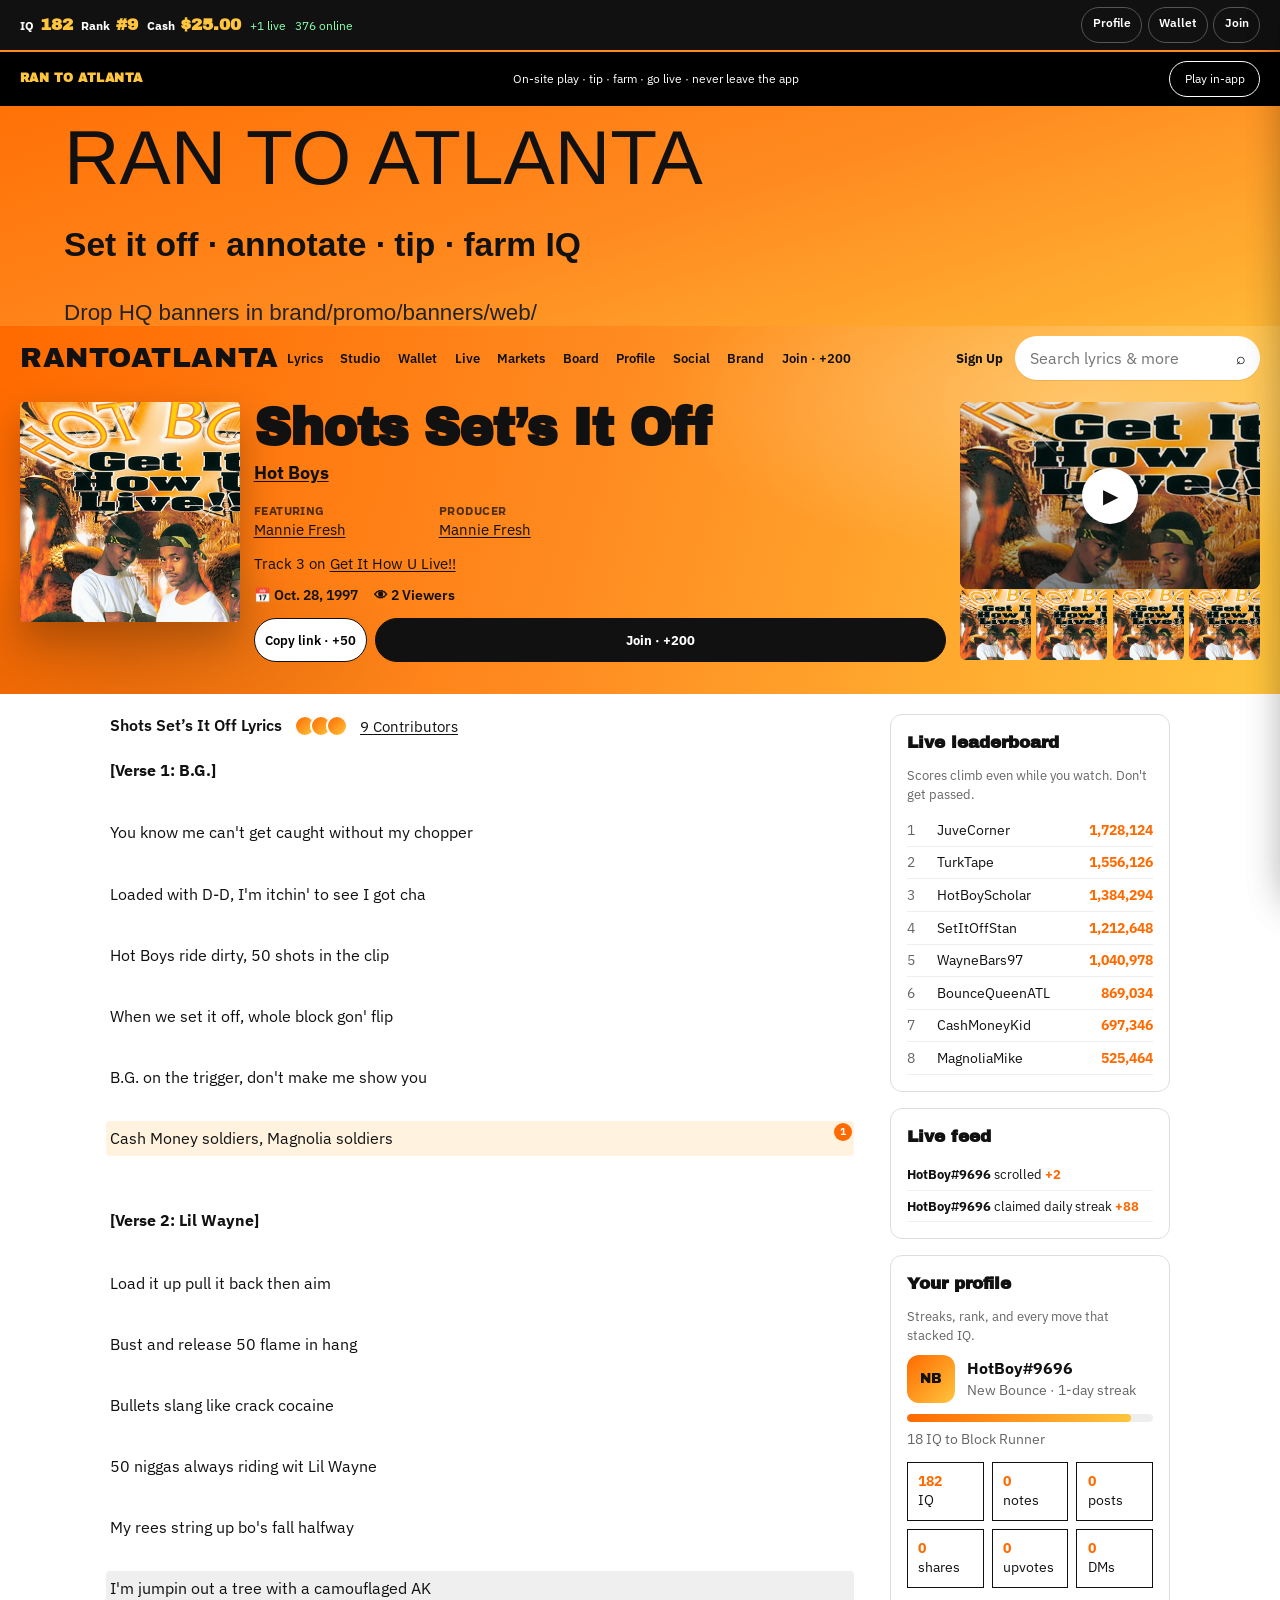
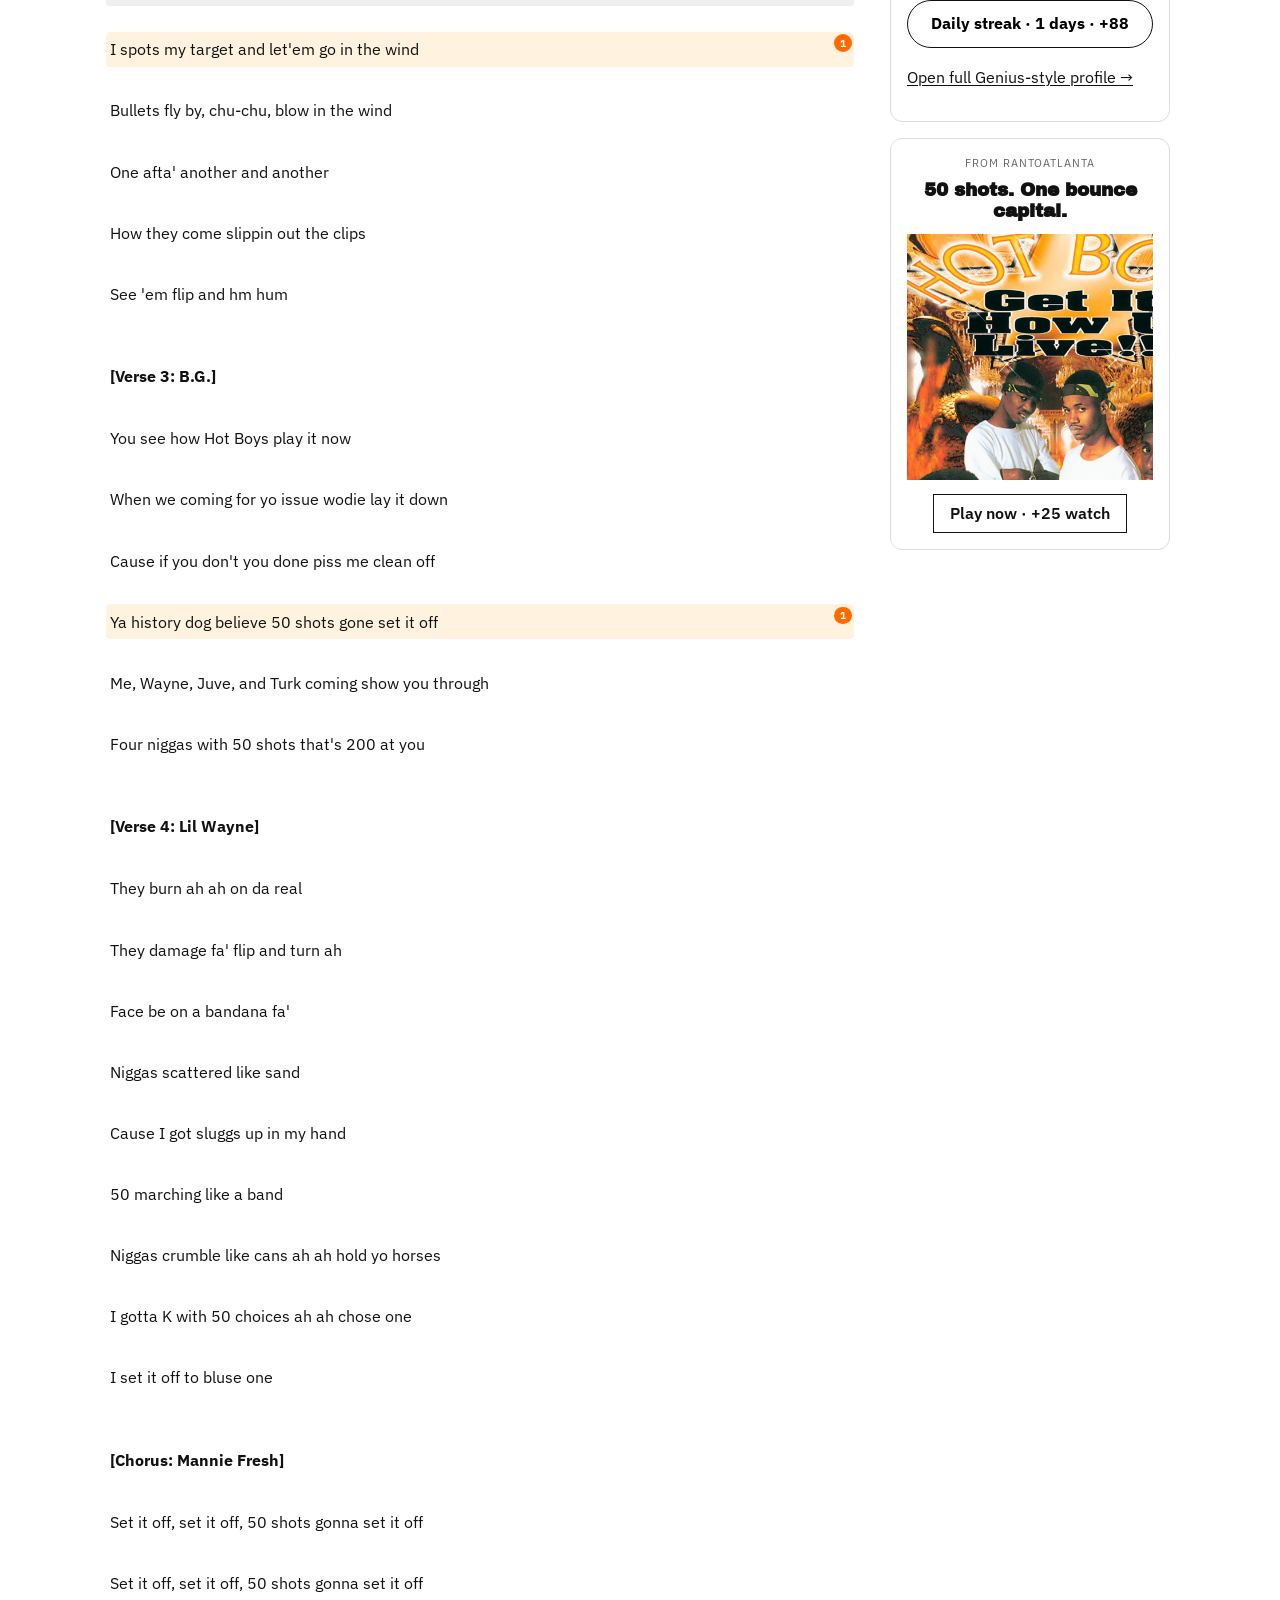
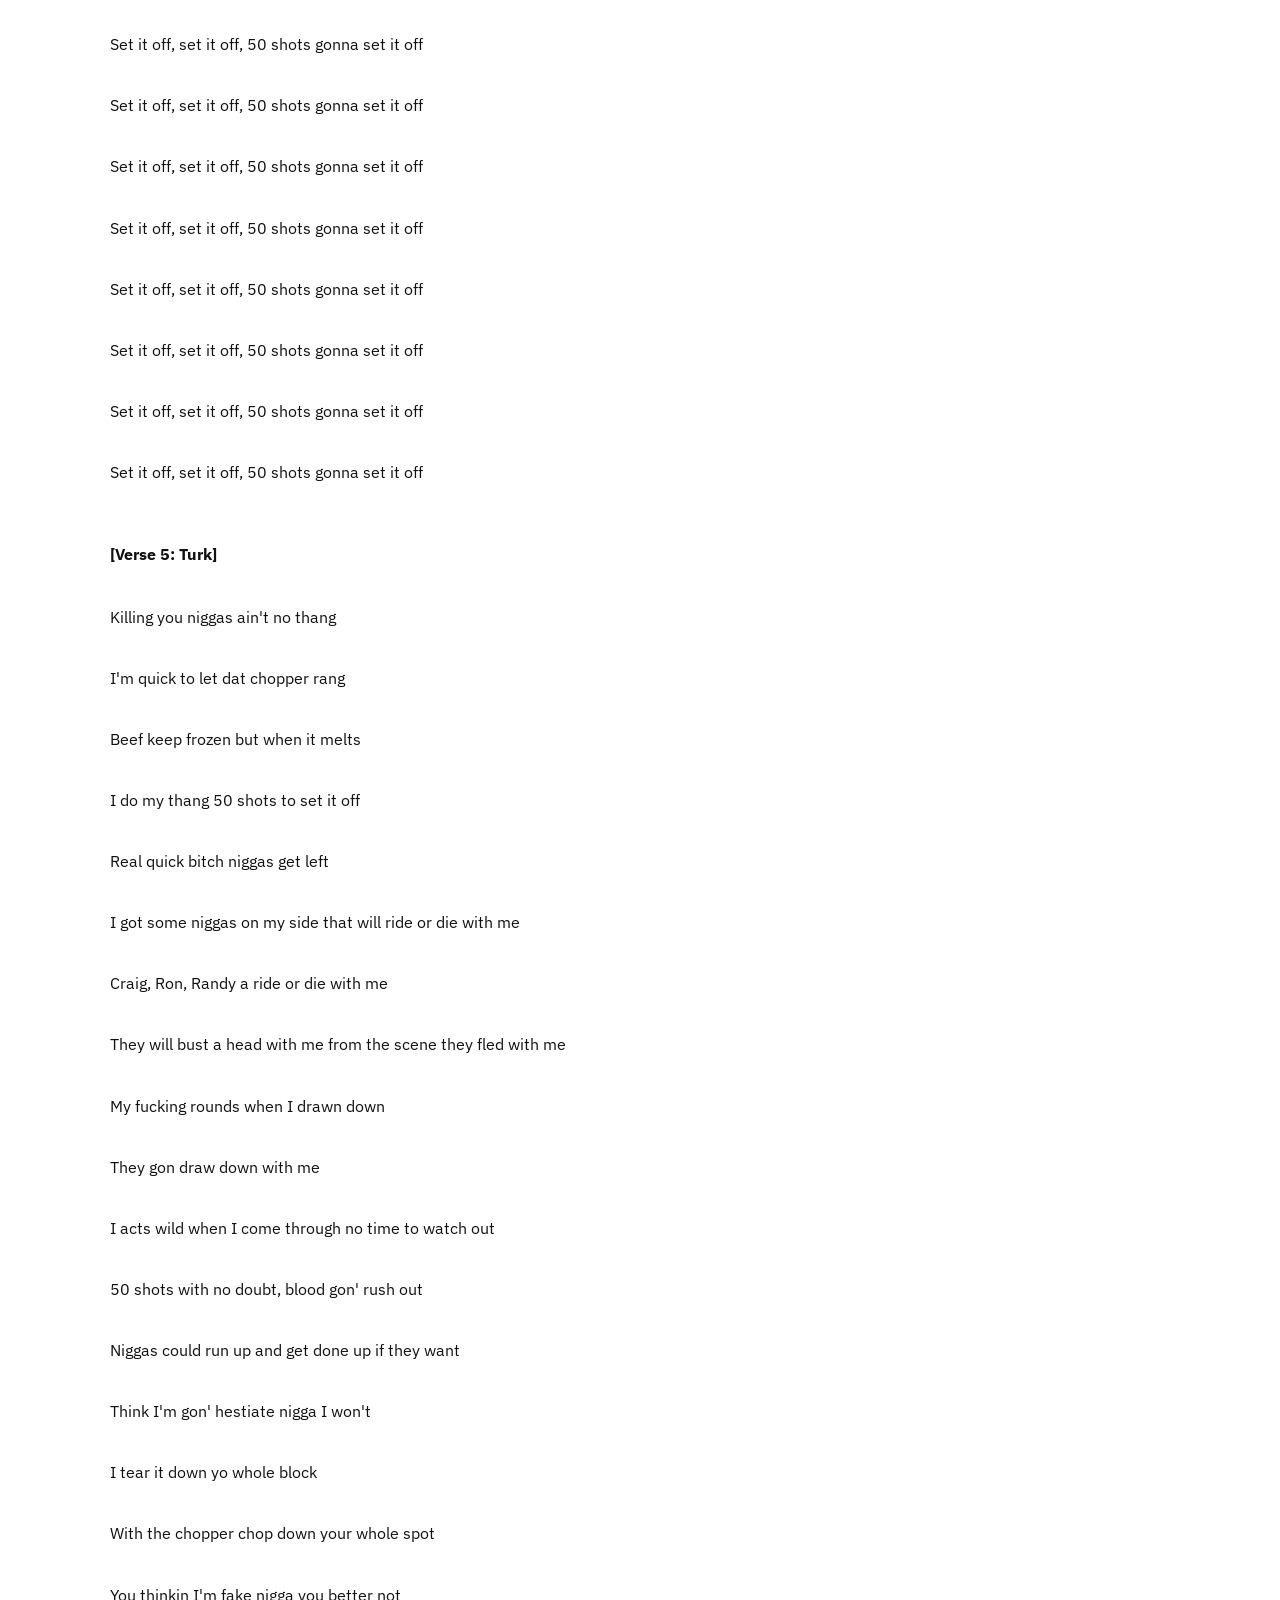
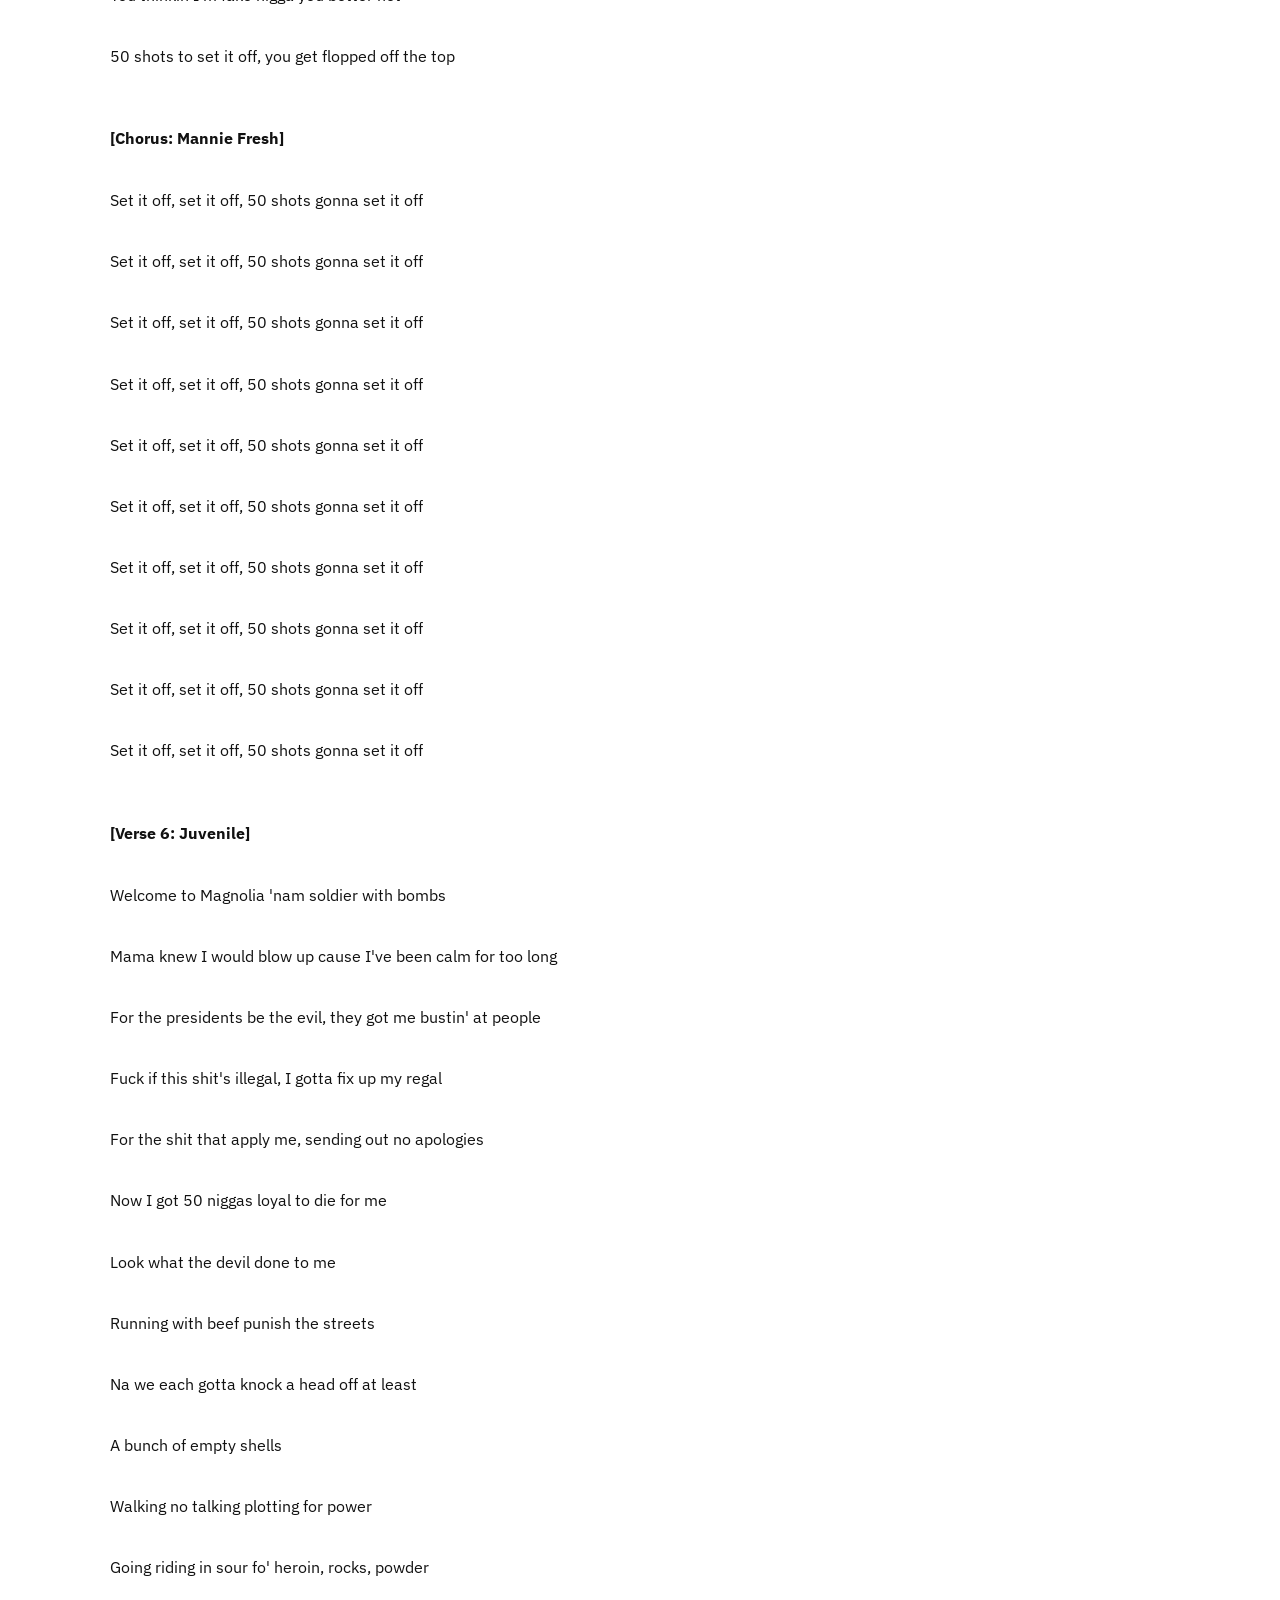
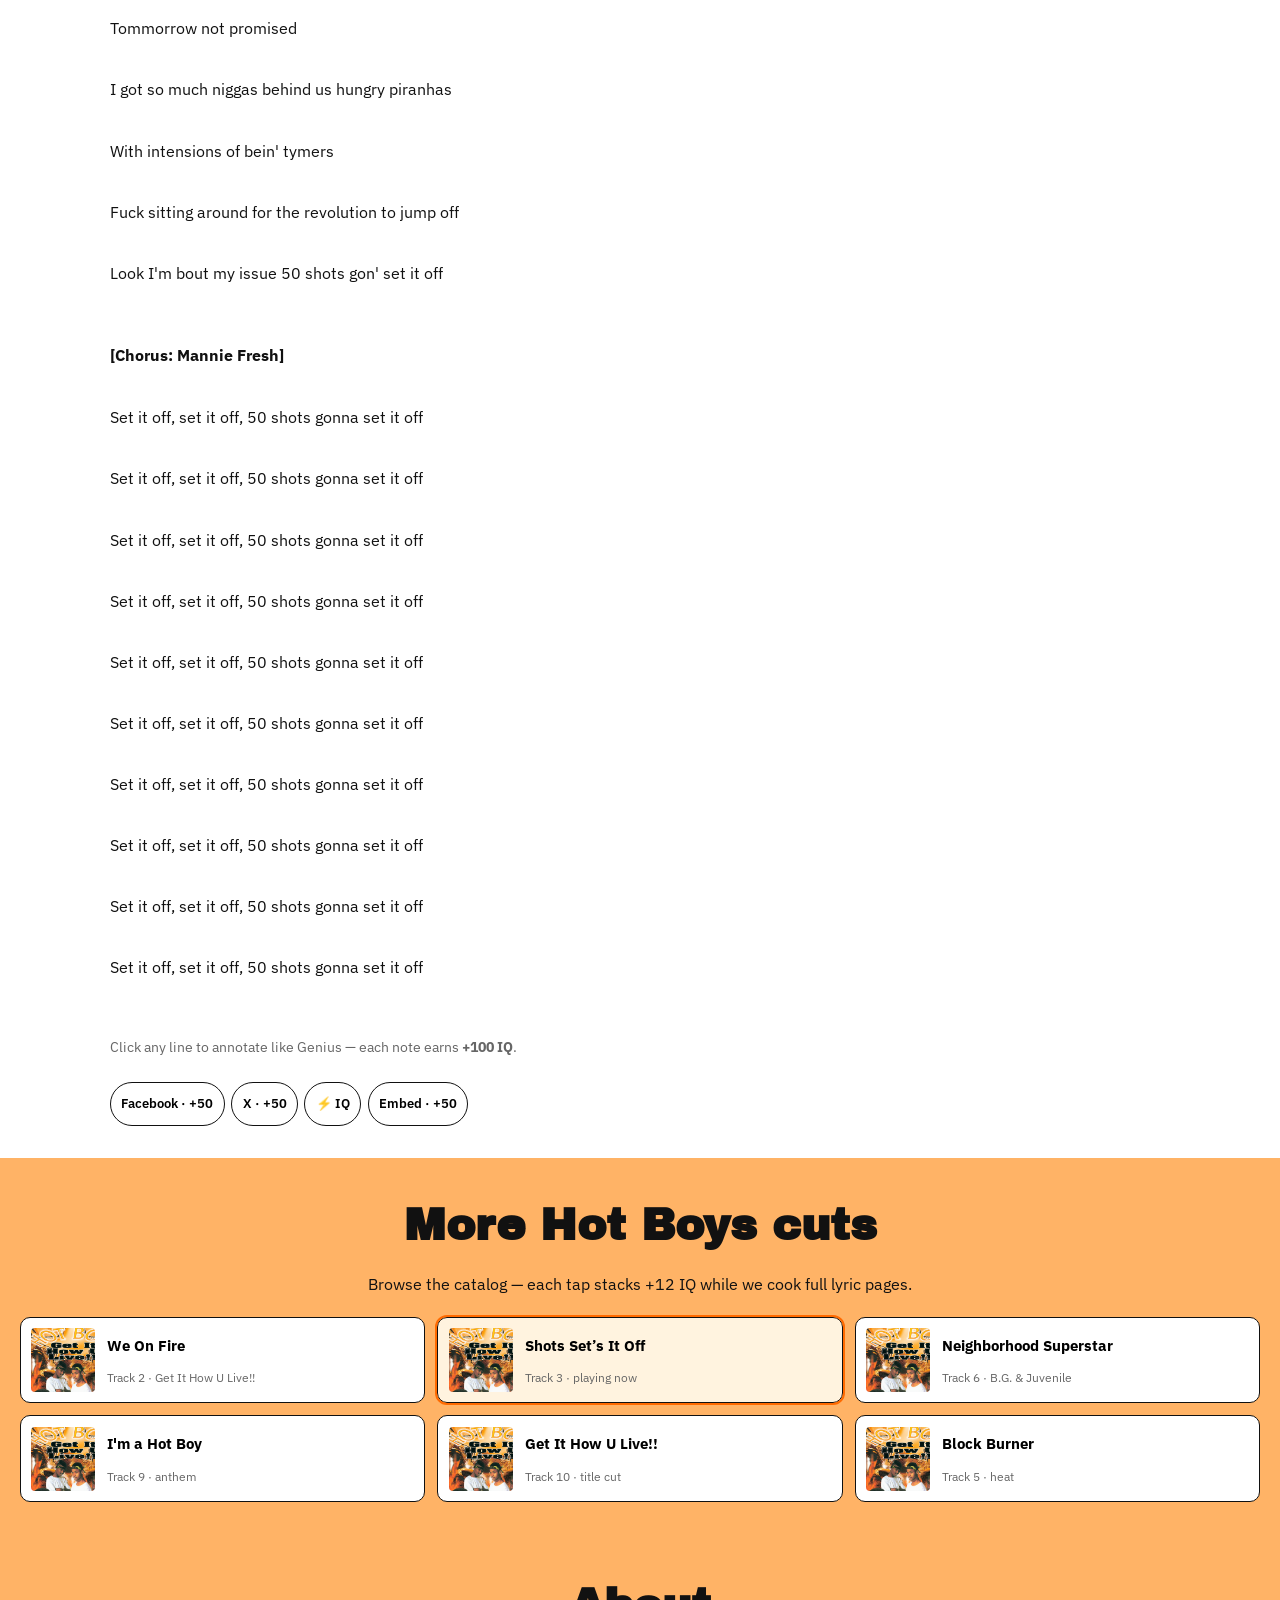
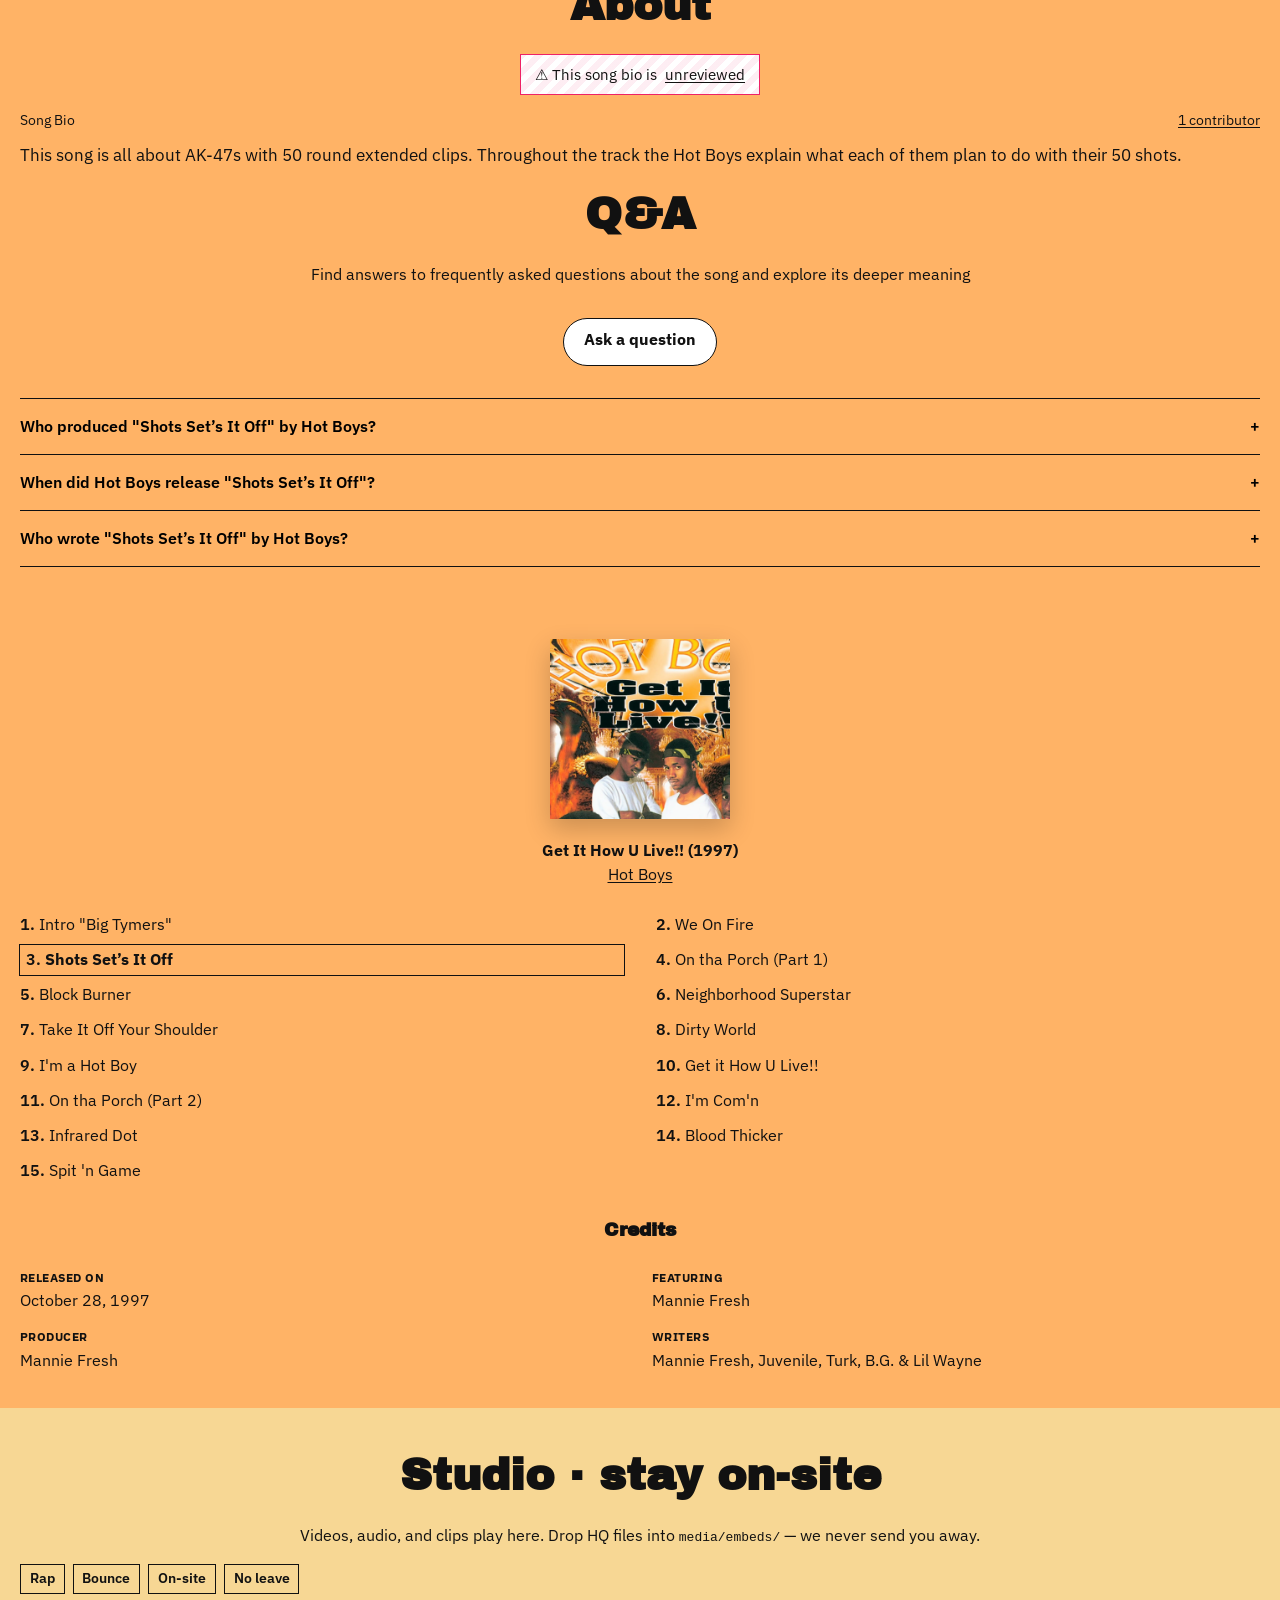
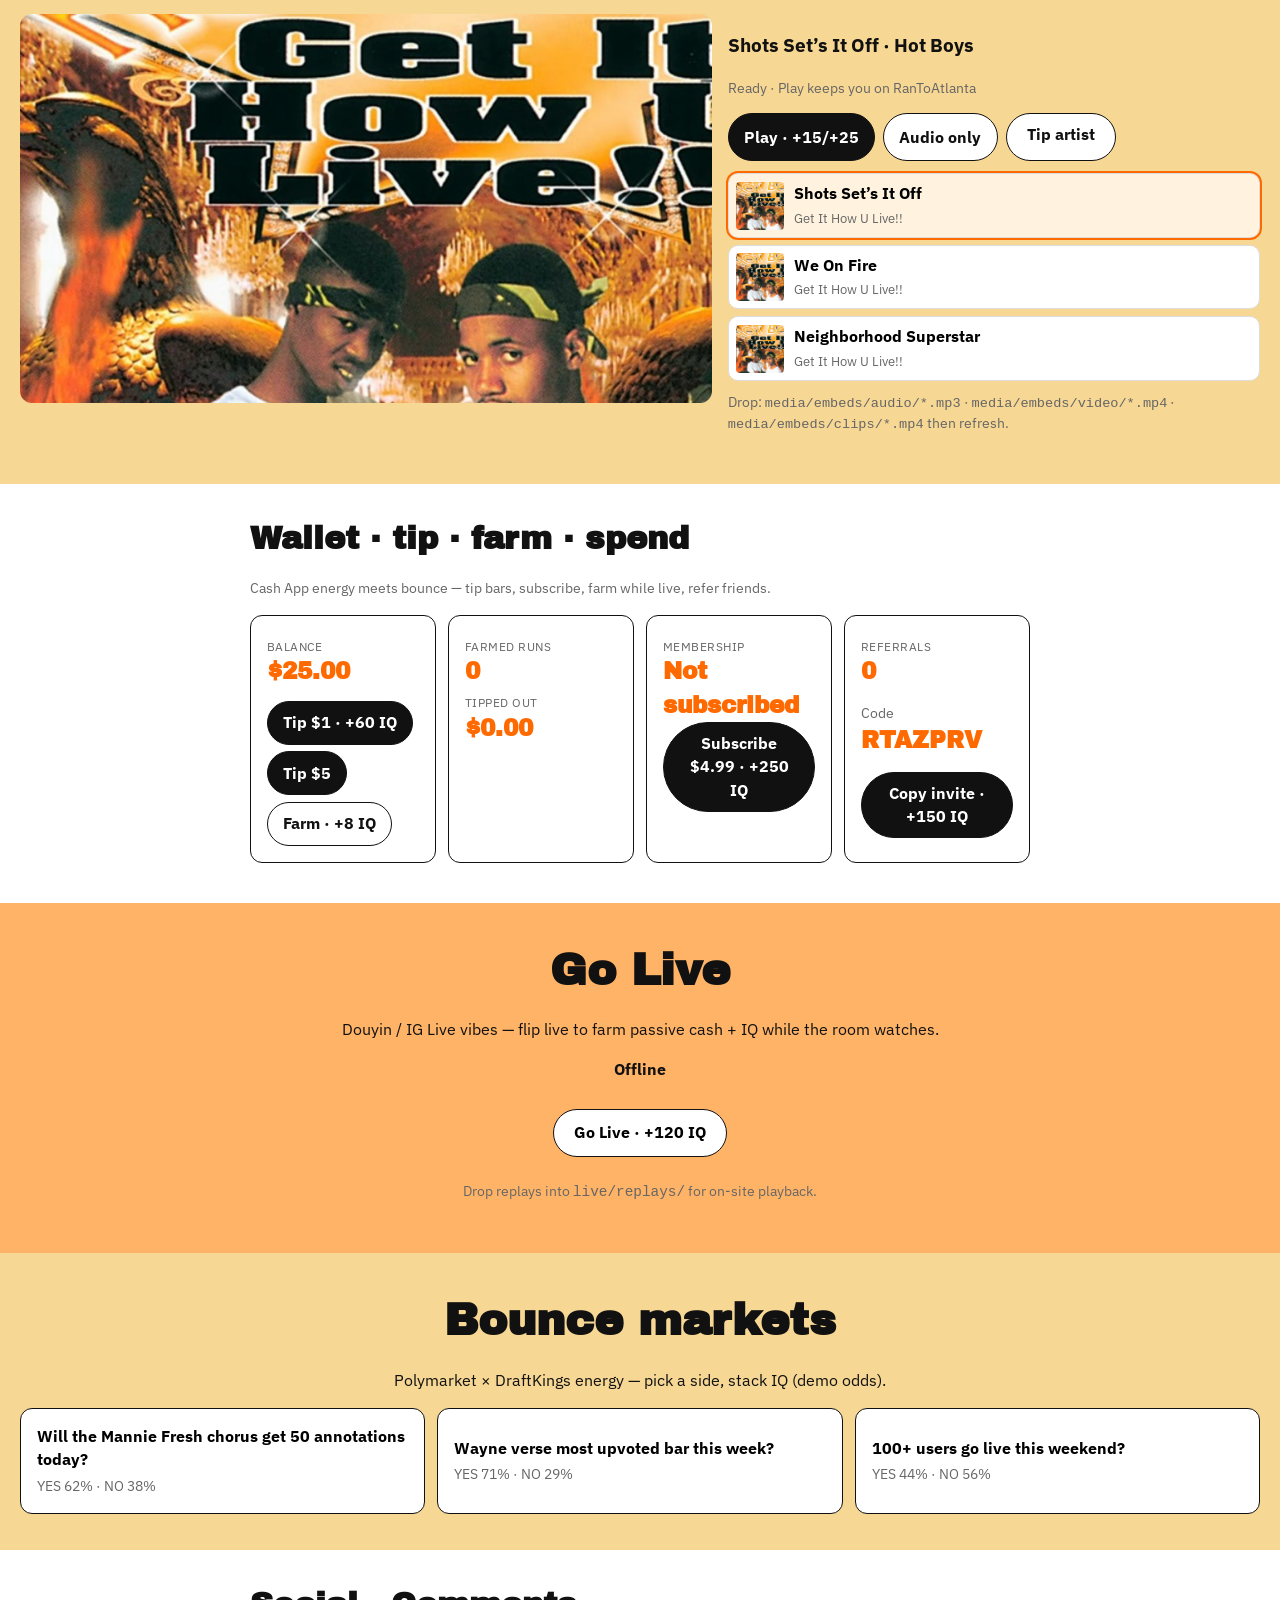
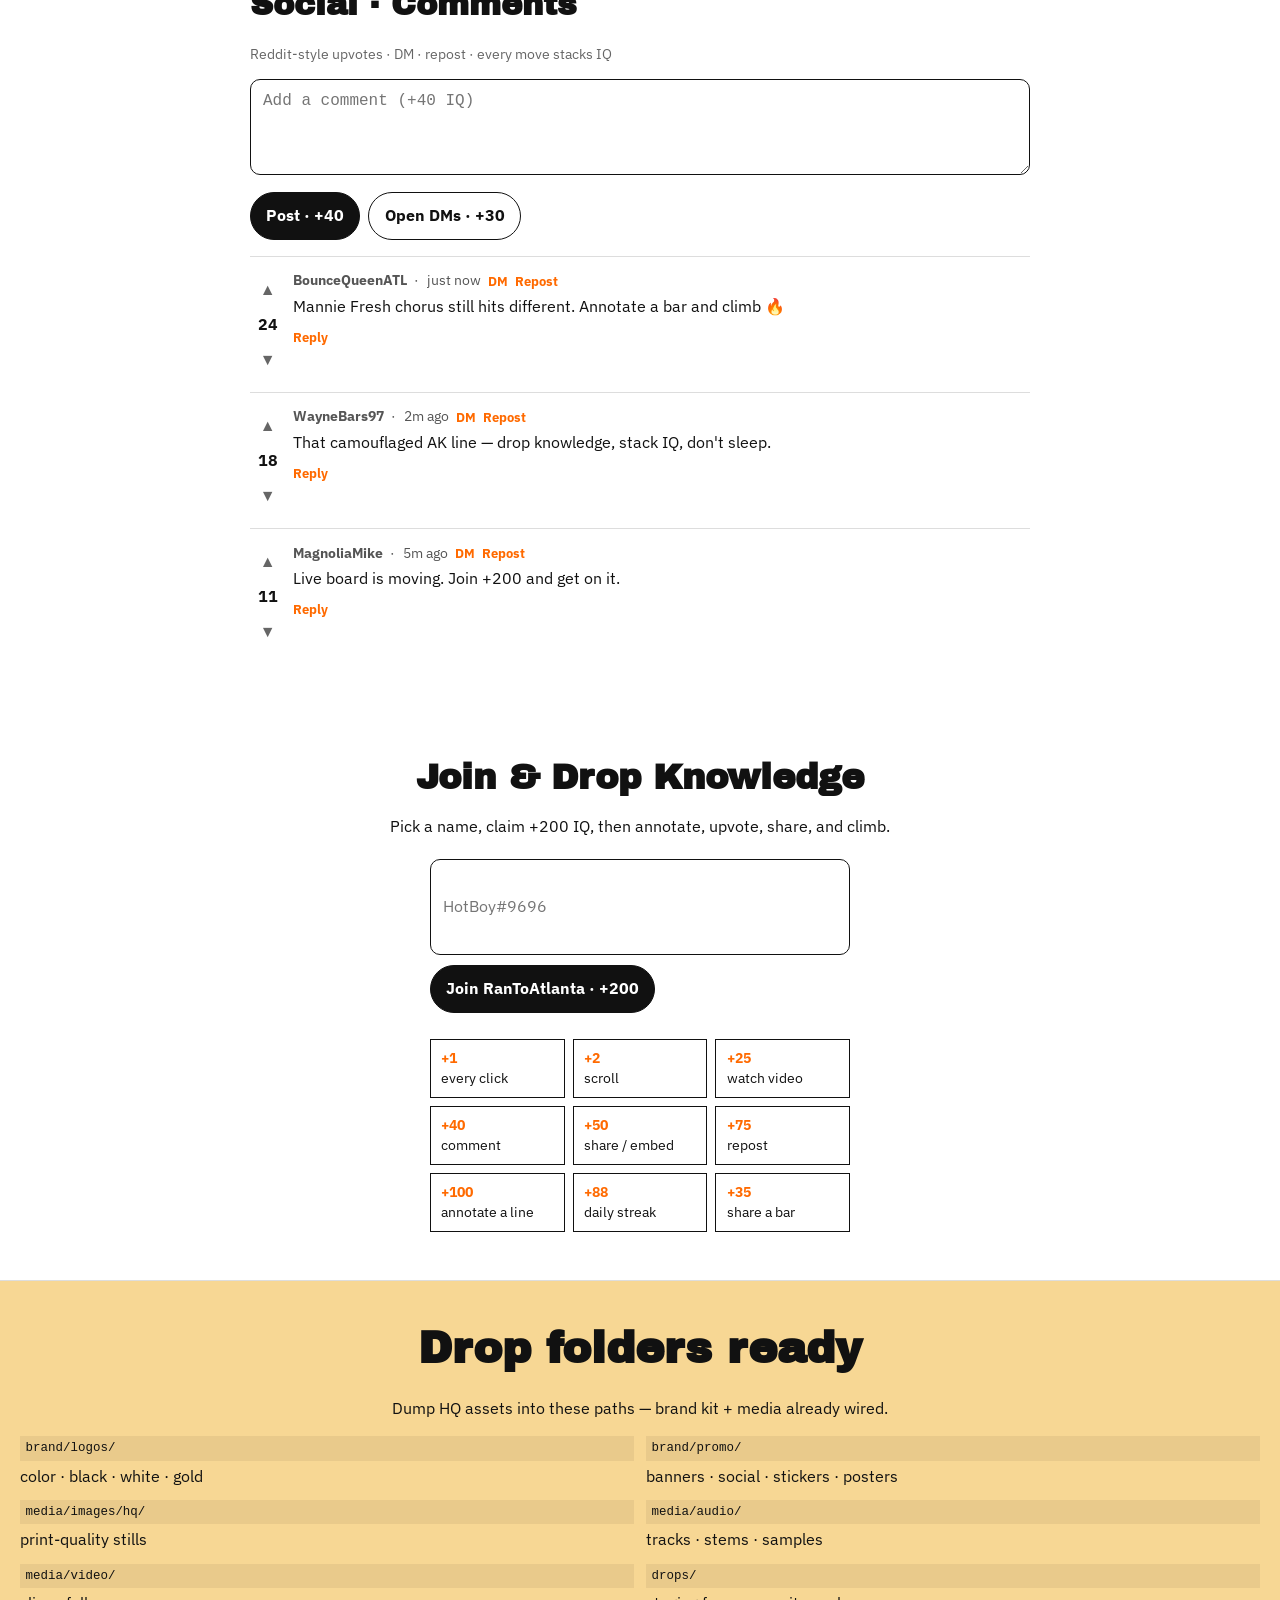
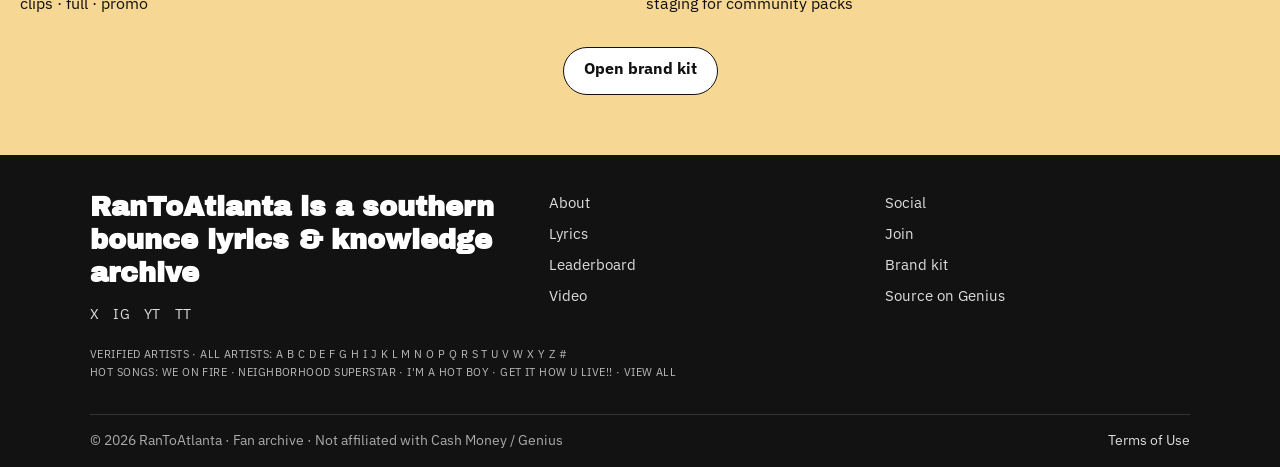
==== commit 7e5838d9: "Ship on-site studio, wallet economy, and Genius-style profiles. Local media embeds, banner rail, tip" ====
--- a/index.html
+++ b/index.html
@@ -31,8 +31,8 @@
     <link rel="apple-touch-icon" href="brand/favicon/apple-touch-180.jpg" />
     <link rel="preconnect" href="https://fonts.googleapis.com" />
     <link rel="preconnect" href="https://fonts.gstatic.com" crossorigin />
-    <link rel="stylesheet" href="assets/css/site.css?v=4" />
-    <link rel="stylesheet" href="assets/css/mobile.css?v=4" />
+    <link rel="stylesheet" href="assets/css/site.css?v=5" />
+    <link rel="stylesheet" href="assets/css/mobile.css?v=5" />
   </head>
   <body>
     <a class="skip" href="#lyrics">Skip to lyrics</a>
@@ -41,22 +41,24 @@
       <div class="hud-left">
         <span class="stat">IQ <em id="hud-points">88</em></span>
         <span class="stat">Rank <em id="hud-rank">#—</em></span>
-        <span class="stat hud-hide-sm">Lvl <em id="hud-level">New Bounce</em></span>
+        <span class="stat">Cash <em id="wallet-cash-hud">$25.00</em></span>
         <span class="pulse" id="hud-pulse">+1 live</span>
         <span class="pulse" id="hud-online">200 online</span>
       </div>
       <div class="hud-right">
-        <a class="ghost hud-hide-sm" href="#profile">Profile</a>
-        <button type="button" class="ghost" id="open-dms">DMs</button>
+        <a class="ghost hud-hide-sm" href="profile.html">Profile</a>
+        <a class="ghost" href="#wallet">Wallet</a>
         <a class="ghost" href="#signup">Join</a>
       </div>
     </div>
 
     <div class="ad-strip">
       <strong>RAN TO ATLANTA</strong>
-      <span>Annotate · upvote · share · stack IQ · points never sleep</span>
-      <a class="pill" href="#video">Play the cut</a>
+      <span>On-site play · tip · farm · go live · never leave the app</span>
+      <a class="pill" href="#studio">Play in-app</a>
     </div>
+
+    <section class="banner-rail" id="banner-rail" aria-label="Marketing banners"></section>
 
     <header class="site-header">
       <nav class="nav" aria-label="Primary">
@@ -66,10 +68,12 @@
         </button>
         <div class="nav-links" id="nav-links">
           <a href="#lyrics">Lyrics</a>
+          <a href="#studio">Studio</a>
+          <a href="#wallet">Wallet</a>
+          <a href="#live">Live</a>
+          <a href="#markets">Markets</a>
           <a href="#board">Board</a>
-          <a href="#tracks">Tracks</a>
-          <a href="#profile">Profile</a>
-          <a href="#video">Video</a>
+          <a href="profile.html">Profile</a>
           <a href="#comments">Social</a>
           <a href="brand.html">Brand</a>
           <a href="#signup">Join · +200</a>
@@ -335,6 +339,7 @@
               <button type="button" class="ask-btn" id="streak-btn" style="margin-top:0.75rem;width:100%">
                 Daily streak · <span id="streak-count">0</span> days · +88
               </button>
+              <p style="margin-top:0.65rem"><a href="profile.html">Open full Genius-style profile →</a></p>
             </div>
             <div class="ad-card">
               <div class="eyebrow">From RanToAtlanta</div>
@@ -477,22 +482,109 @@
         </div>
       </section>
 
-      <section class="band tan" id="video">
-        <div class="band-inner">
+      <section class="band tan" id="studio">
+        <div class="band-inner studio">
+          <h2>Studio · stay on-site</h2>
+          <p>Videos, audio, and clips play here. Drop HQ files into <code>media/embeds/</code> — we never send you away.</p>
           <div class="tags">
             <span>Rap</span>
-            <span>In English</span>
-            <span>USA</span>
             <span>Bounce</span>
-          </div>
-          <div class="video-wrap">
-            <iframe
-              src="https://www.youtube-nocookie.com/embed/R91YqwBoym4"
-              title="Hot Boys - Shots Set’s It Off"
-              allow="accelerometer; autoplay; clipboard-write; encrypted-media; gyroscope; picture-in-picture"
-              allowfullscreen
-              loading="lazy"
-            ></iframe>
+            <span>On-site</span>
+            <span>No leave</span>
+          </div>
+
+          <div class="studio-shell">
+            <div class="studio-stage">
+              <img id="studio-cover" src="assets/img/cover.jpg" alt="" />
+              <video id="studio-video" controls playsinline hidden></video>
+              <audio id="studio-audio" controls hidden></audio>
+              <iframe
+                id="studio-fallback"
+                title="In-page fallback embed"
+                allow="accelerometer; autoplay; clipboard-write; encrypted-media; gyroscope; picture-in-picture"
+                allowfullscreen
+                loading="lazy"
+                hidden
+              ></iframe>
+            </div>
+            <div class="studio-meta">
+              <h3 id="studio-title">Shots Set’s It Off · Hot Boys</h3>
+              <p class="muted" id="studio-status">Ready · Play keeps you on RanToAtlanta</p>
+              <div class="studio-actions">
+                <button type="button" id="studio-play">Play · +15/+25</button>
+                <button type="button" class="secondary" id="studio-audio-only">Audio only</button>
+                <a class="ask-btn" href="#wallet" style="margin:0">Tip artist</a>
+              </div>
+              <div id="studio-tracklist" class="studio-tracklist"></div>
+              <p class="muted" style="margin-top:0.75rem;font-size:0.85rem">
+                Drop: <code>media/embeds/audio/*.mp3</code> · <code>media/embeds/video/*.mp4</code> ·
+                <code>media/embeds/clips/*.mp4</code> then refresh.
+              </p>
+            </div>
+          </div>
+        </div>
+      </section>
+
+      <section class="comments" id="wallet">
+        <h2>Wallet · tip · farm · spend</h2>
+        <p class="muted">Cash App energy meets bounce — tip bars, subscribe, farm while live, refer friends.</p>
+        <div class="wallet-grid">
+          <div class="wallet-card">
+            <span class="label">Balance</span>
+            <strong id="wallet-cash">$25.00</strong>
+            <div class="wallet-actions">
+              <button type="button" id="btn-tip">Tip $1 · +60 IQ</button>
+              <button type="button" id="btn-tip-5">Tip $5</button>
+              <button type="button" class="secondary" id="btn-farm">Farm · +8 IQ</button>
+            </div>
+          </div>
+          <div class="wallet-card">
+            <span class="label">Farmed runs</span>
+            <strong id="wallet-farmed">0</strong>
+            <span class="label">Tipped out</span>
+            <strong id="wallet-tipped">$0.00</strong>
+          </div>
+          <div class="wallet-card">
+            <span class="label">Membership</span>
+            <strong id="sub-status">Not subscribed</strong>
+            <button type="button" id="btn-subscribe">Subscribe $4.99 · +250 IQ</button>
+          </div>
+          <div class="wallet-card">
+            <span class="label">Referrals</span>
+            <strong id="wallet-refs">0</strong>
+            <p class="muted">Code <strong id="refer-code">RTA----</strong></p>
+            <button type="button" id="btn-refer">Copy invite · +150 IQ</button>
+          </div>
+        </div>
+      </section>
+
+      <section class="band" id="live">
+        <div class="band-inner">
+          <h2>Go Live</h2>
+          <p>Douyin / IG Live vibes — flip live to farm passive cash + IQ while the room watches.</p>
+          <p><strong id="live-status">Offline</strong></p>
+          <button type="button" class="ask-btn" id="btn-live" style="margin-top:0.75rem">Go Live · +120 IQ</button>
+          <p class="muted" style="margin-top:1rem">Drop replays into <code>live/replays/</code> for on-site playback.</p>
+        </div>
+      </section>
+
+      <section class="band tan" id="markets">
+        <div class="band-inner">
+          <h2>Bounce markets</h2>
+          <p>Polymarket × DraftKings energy — pick a side, stack IQ (demo odds).</p>
+          <div class="market-grid">
+            <button type="button" class="market-card" data-market="chorus">
+              <strong>Will the Mannie Fresh chorus get 50 annotations today?</strong>
+              <span>YES 62% · NO 38%</span>
+            </button>
+            <button type="button" class="market-card" data-market="wayne">
+              <strong>Wayne verse most upvoted bar this week?</strong>
+              <span>YES 71% · NO 29%</span>
+            </button>
+            <button type="button" class="market-card" data-market="live">
+              <strong>100+ users go live this weekend?</strong>
+              <span>YES 44% · NO 56%</span>
+            </button>
           </div>
         </div>
       </section>
@@ -590,10 +682,10 @@
 
     <nav class="mobile-dock" aria-label="Mobile">
       <a href="#lyrics"><span class="ico">≡</span>Lyrics</a>
-      <a href="#tracks"><span class="ico">♪</span>Tracks</a>
-      <a href="#video"><span class="ico">▶</span>Play</a>
-      <a href="#profile"><span class="ico">◆</span>You</a>
-      <a href="#signup"><span class="ico">★</span>Join</a>
+      <a href="#studio"><span class="ico">▶</span>Studio</a>
+      <a href="#wallet"><span class="ico">$</span>Wallet</a>
+      <a href="profile.html"><span class="ico">◆</span>You</a>
+      <a href="#live"><span class="ico">●</span>Live</a>
     </nav>
 
     <footer class="footer">
@@ -634,7 +726,17 @@
       </div>
     </footer>
 
-    <script src="assets/js/points.js?v=4"></script>
-    <script src="assets/js/site.js?v=4"></script>
+    <script src="assets/js/points.js?v=5"></script>
+    <script src="assets/js/wallet.js?v=5"></script>
+    <script src="assets/js/media.js?v=5"></script>
+    <script src="assets/js/site.js?v=5"></script>
+    <script>
+      document.querySelectorAll("[data-market]").forEach((el) => {
+        el.addEventListener("click", () => {
+          window.RTAPoints?.earn("market");
+          el.classList.add("picked");
+        });
+      });
+    </script>
   </body>
 </html>
--- a/assets/css/site.css
+++ b/assets/css/site.css
@@ -1426,6 +1426,222 @@
   margin-top: 0;
 }
 
+/* Banners + studio + wallet */
+.banner-rail {
+  position: relative;
+  width: 100%;
+  aspect-ratio: 16 / 5;
+  max-height: 220px;
+  overflow: hidden;
+  background: #111;
+}
+
+.banner-slide {
+  position: absolute;
+  inset: 0;
+  opacity: 0;
+  transition: opacity 0.5s ease;
+  display: block;
+}
+
+.banner-slide.active {
+  opacity: 1;
+  z-index: 1;
+}
+
+.banner-slide img {
+  width: 100%;
+  height: 100%;
+  object-fit: cover;
+}
+
+.studio-shell {
+  display: grid;
+  gap: 1rem;
+  margin-top: 1rem;
+  text-align: left;
+}
+
+.studio-stage {
+  position: relative;
+  background: #111;
+  border-radius: 12px;
+  overflow: hidden;
+  aspect-ratio: 16 / 9;
+}
+
+.studio-stage img,
+.studio-stage video,
+.studio-stage iframe {
+  width: 100%;
+  height: 100%;
+  object-fit: cover;
+  border: 0;
+  display: block;
+}
+
+.studio-stage audio {
+  width: calc(100% - 1.5rem);
+  margin: 1rem;
+  position: absolute;
+  bottom: 0;
+  left: 0;
+}
+
+.studio-actions {
+  display: flex;
+  flex-wrap: wrap;
+  gap: 0.5rem;
+  margin: 0.75rem 0;
+}
+
+.studio-actions button,
+.wallet-actions button,
+.wallet-card button {
+  border: 1px solid #111;
+  background: #111;
+  color: #fff;
+  border-radius: 999px;
+  padding: 0.55rem 0.95rem;
+  cursor: pointer;
+  font-weight: 700;
+  min-height: 44px;
+}
+
+.studio-actions button.secondary,
+.wallet-actions button.secondary {
+  background: #fff;
+  color: #111;
+}
+
+.studio-tracklist {
+  display: grid;
+  gap: 0.45rem;
+}
+
+.studio-track {
+  display: grid;
+  grid-template-columns: 48px 1fr;
+  gap: 0.65rem;
+  align-items: center;
+  border: 1px solid #ddd;
+  background: #fff;
+  border-radius: 10px;
+  padding: 0.45rem;
+  cursor: pointer;
+  text-align: left;
+}
+
+.studio-track img {
+  width: 48px;
+  height: 48px;
+  object-fit: cover;
+  border-radius: 4px;
+}
+
+.studio-track strong {
+  display: block;
+}
+
+.studio-track em {
+  font-style: normal;
+  color: var(--rta-muted);
+  font-size: 0.8rem;
+}
+
+.studio-track.active {
+  outline: 2px solid var(--rta-ember);
+  background: #fff3df;
+}
+
+.wallet-grid,
+.market-grid {
+  display: grid;
+  gap: 0.75rem;
+  margin-top: 1rem;
+}
+
+.wallet-card,
+.market-card {
+  border: 1px solid #111;
+  border-radius: 12px;
+  padding: 1rem;
+  background: #fff;
+  text-align: left;
+}
+
+.wallet-card .label {
+  display: block;
+  font-size: 0.75rem;
+  text-transform: uppercase;
+  letter-spacing: 0.04em;
+  color: var(--rta-muted);
+  margin-top: 0.35rem;
+}
+
+.wallet-card strong {
+  font-family: var(--rta-display);
+  font-size: 1.45rem;
+  color: var(--rta-ember);
+}
+
+.wallet-actions {
+  display: flex;
+  flex-wrap: wrap;
+  gap: 0.4rem;
+  margin-top: 0.75rem;
+}
+
+.market-card {
+  cursor: pointer;
+  transition: background 0.15s ease;
+}
+
+.market-card span {
+  display: block;
+  margin-top: 0.35rem;
+  color: var(--rta-muted);
+  font-size: 0.85rem;
+}
+
+.market-card:hover,
+.market-card.picked {
+  background: #fff7e8;
+}
+
+.profile-feed {
+  list-style: none;
+  margin: 0;
+  padding: 0;
+}
+
+.profile-feed li {
+  padding: 0.55rem 0;
+  border-bottom: 1px solid #eee;
+}
+
+@media (min-width: 800px) {
+  .studio-shell {
+    grid-template-columns: 1.3fr 1fr;
+    align-items: start;
+  }
+
+  .wallet-grid,
+  .market-grid {
+    grid-template-columns: 1fr 1fr;
+  }
+}
+
+@media (min-width: 1100px) {
+  .wallet-grid {
+    grid-template-columns: repeat(4, 1fr);
+  }
+
+  .market-grid {
+    grid-template-columns: repeat(3, 1fr);
+  }
+}
+
 @keyframes bump {
   50% {
     transform: scale(1.12);
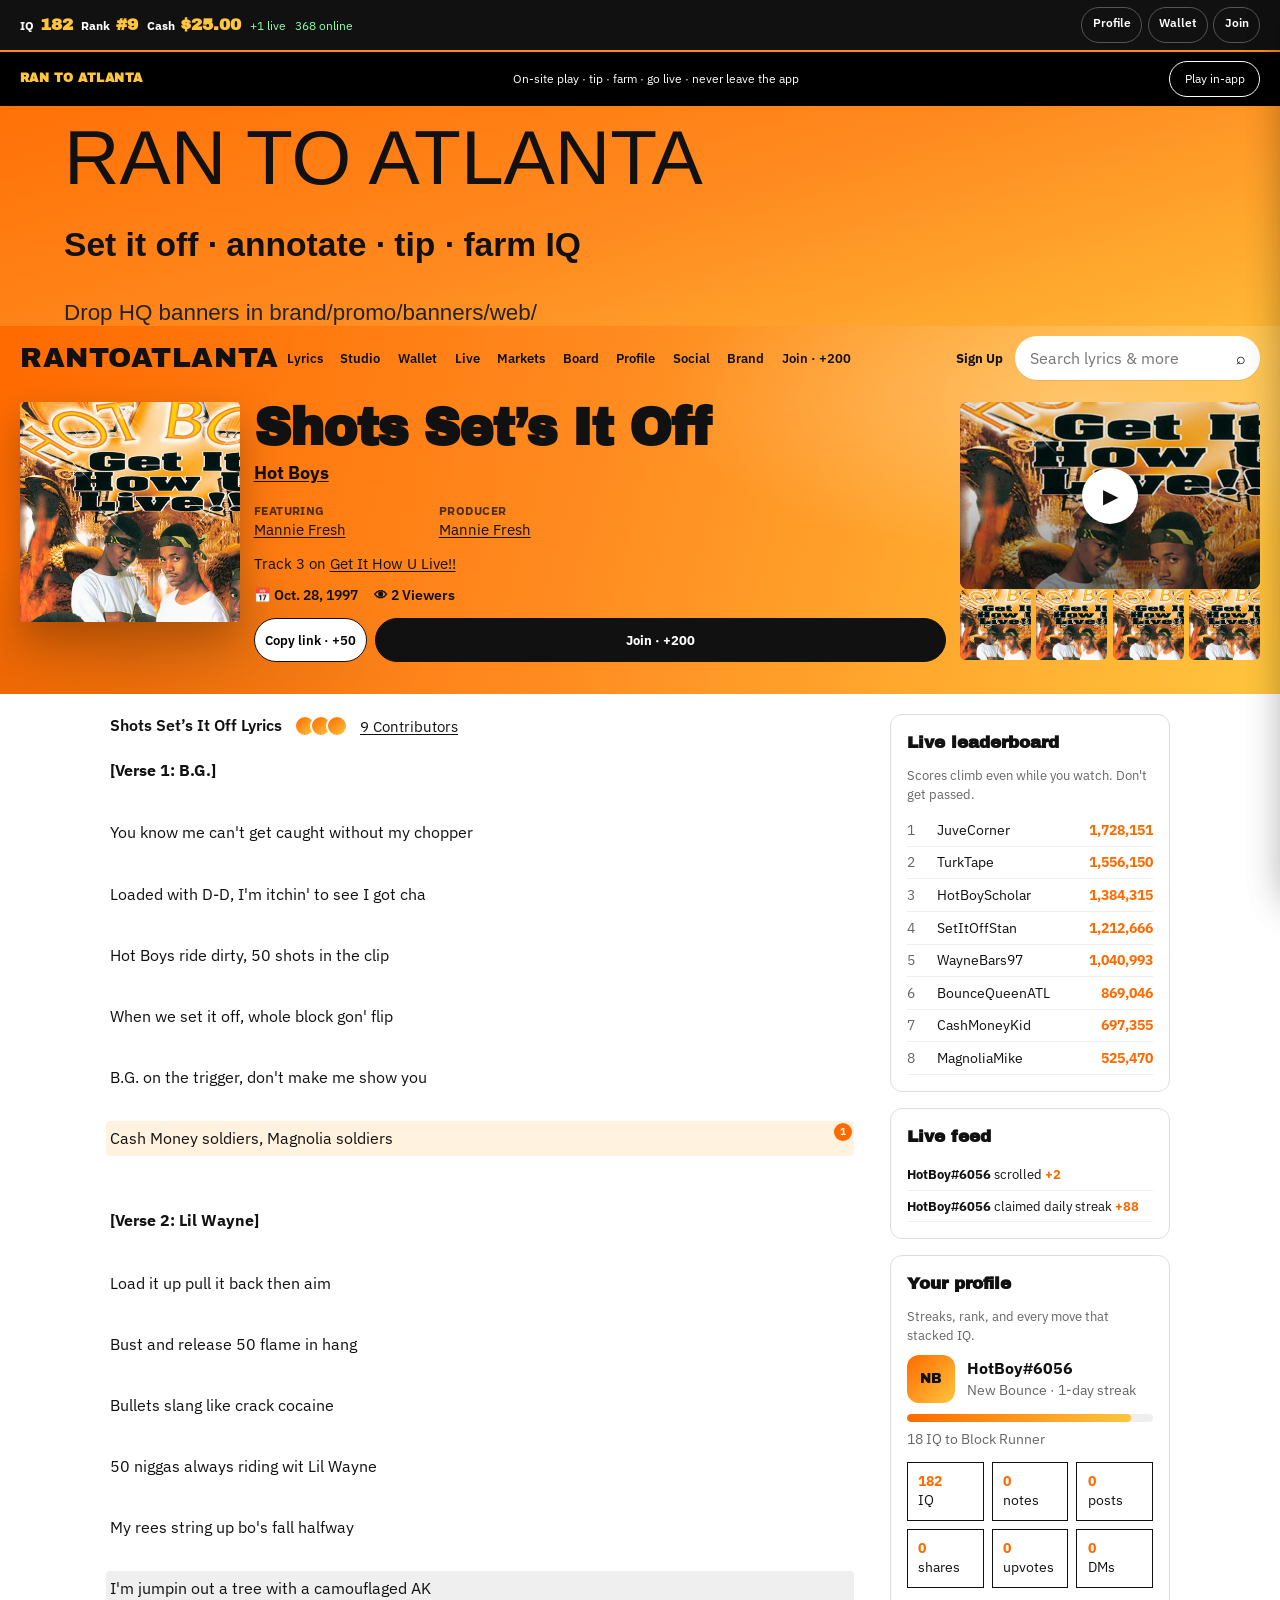
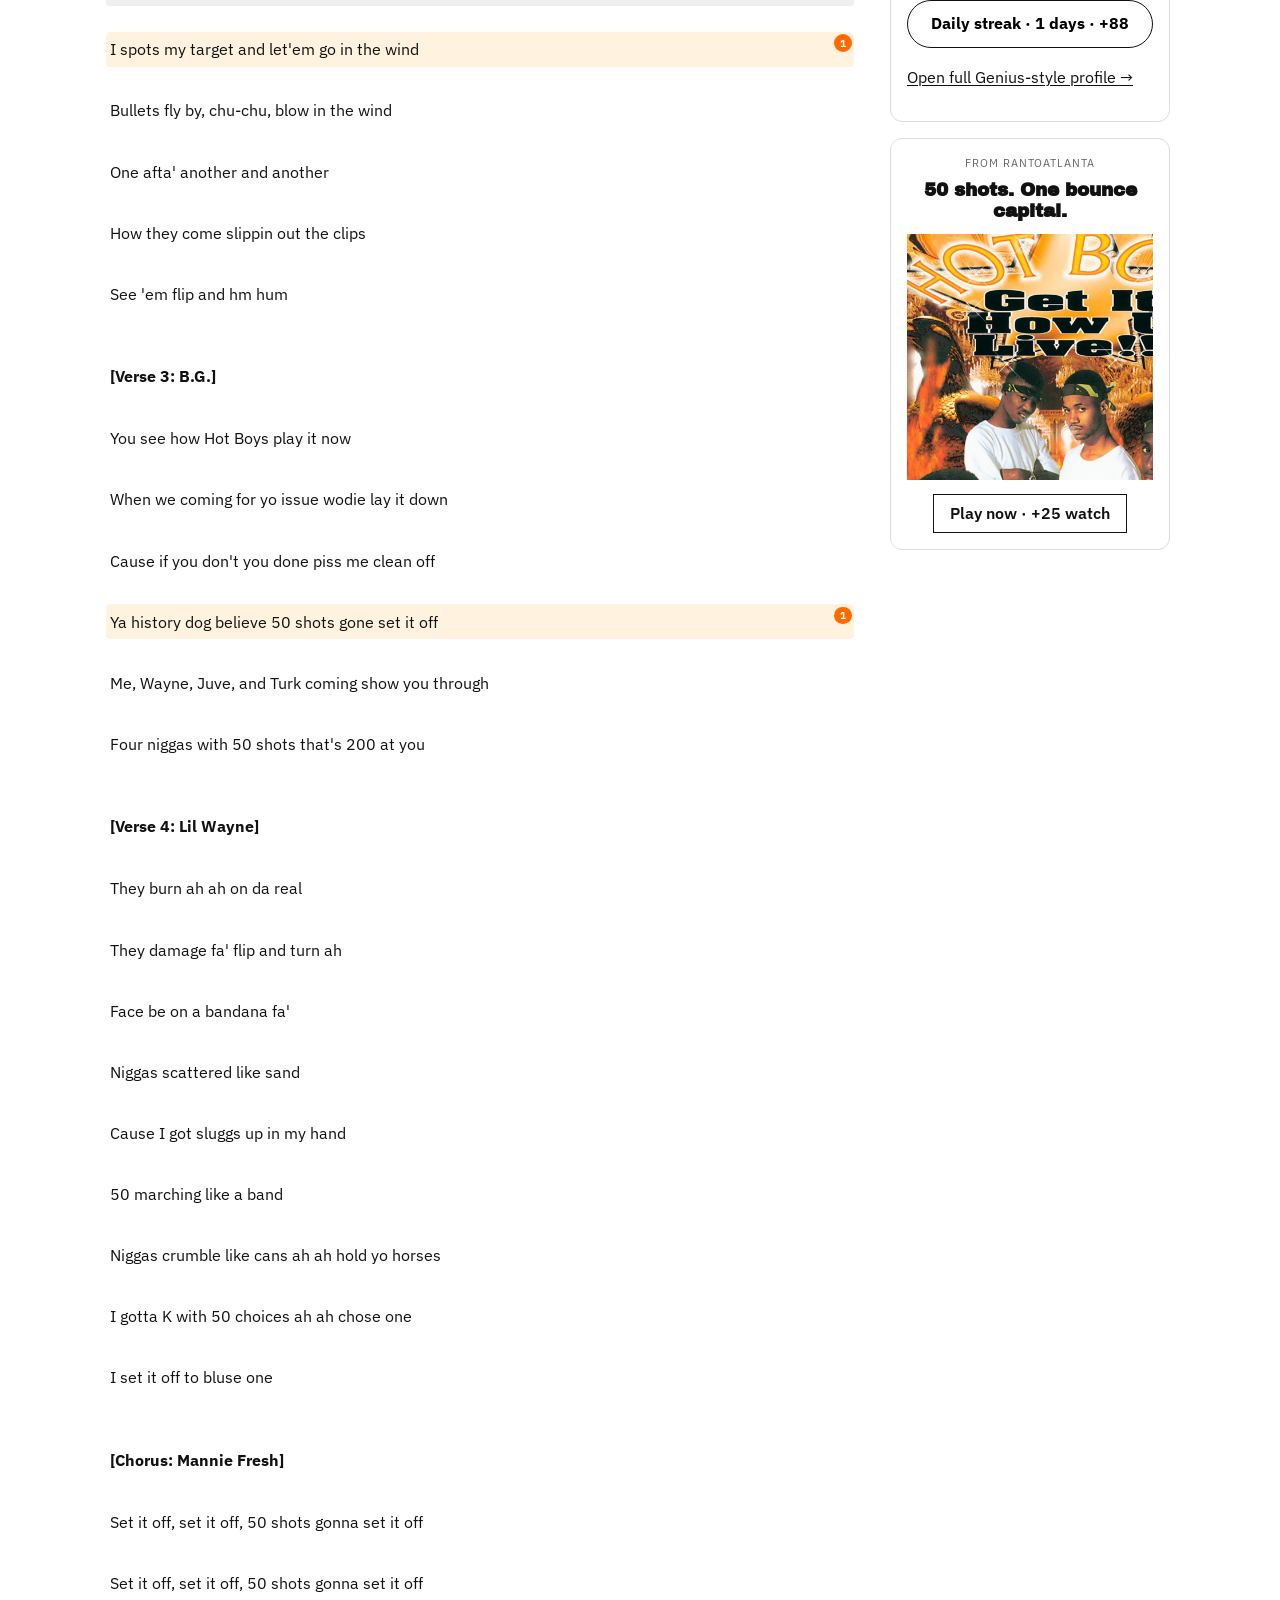
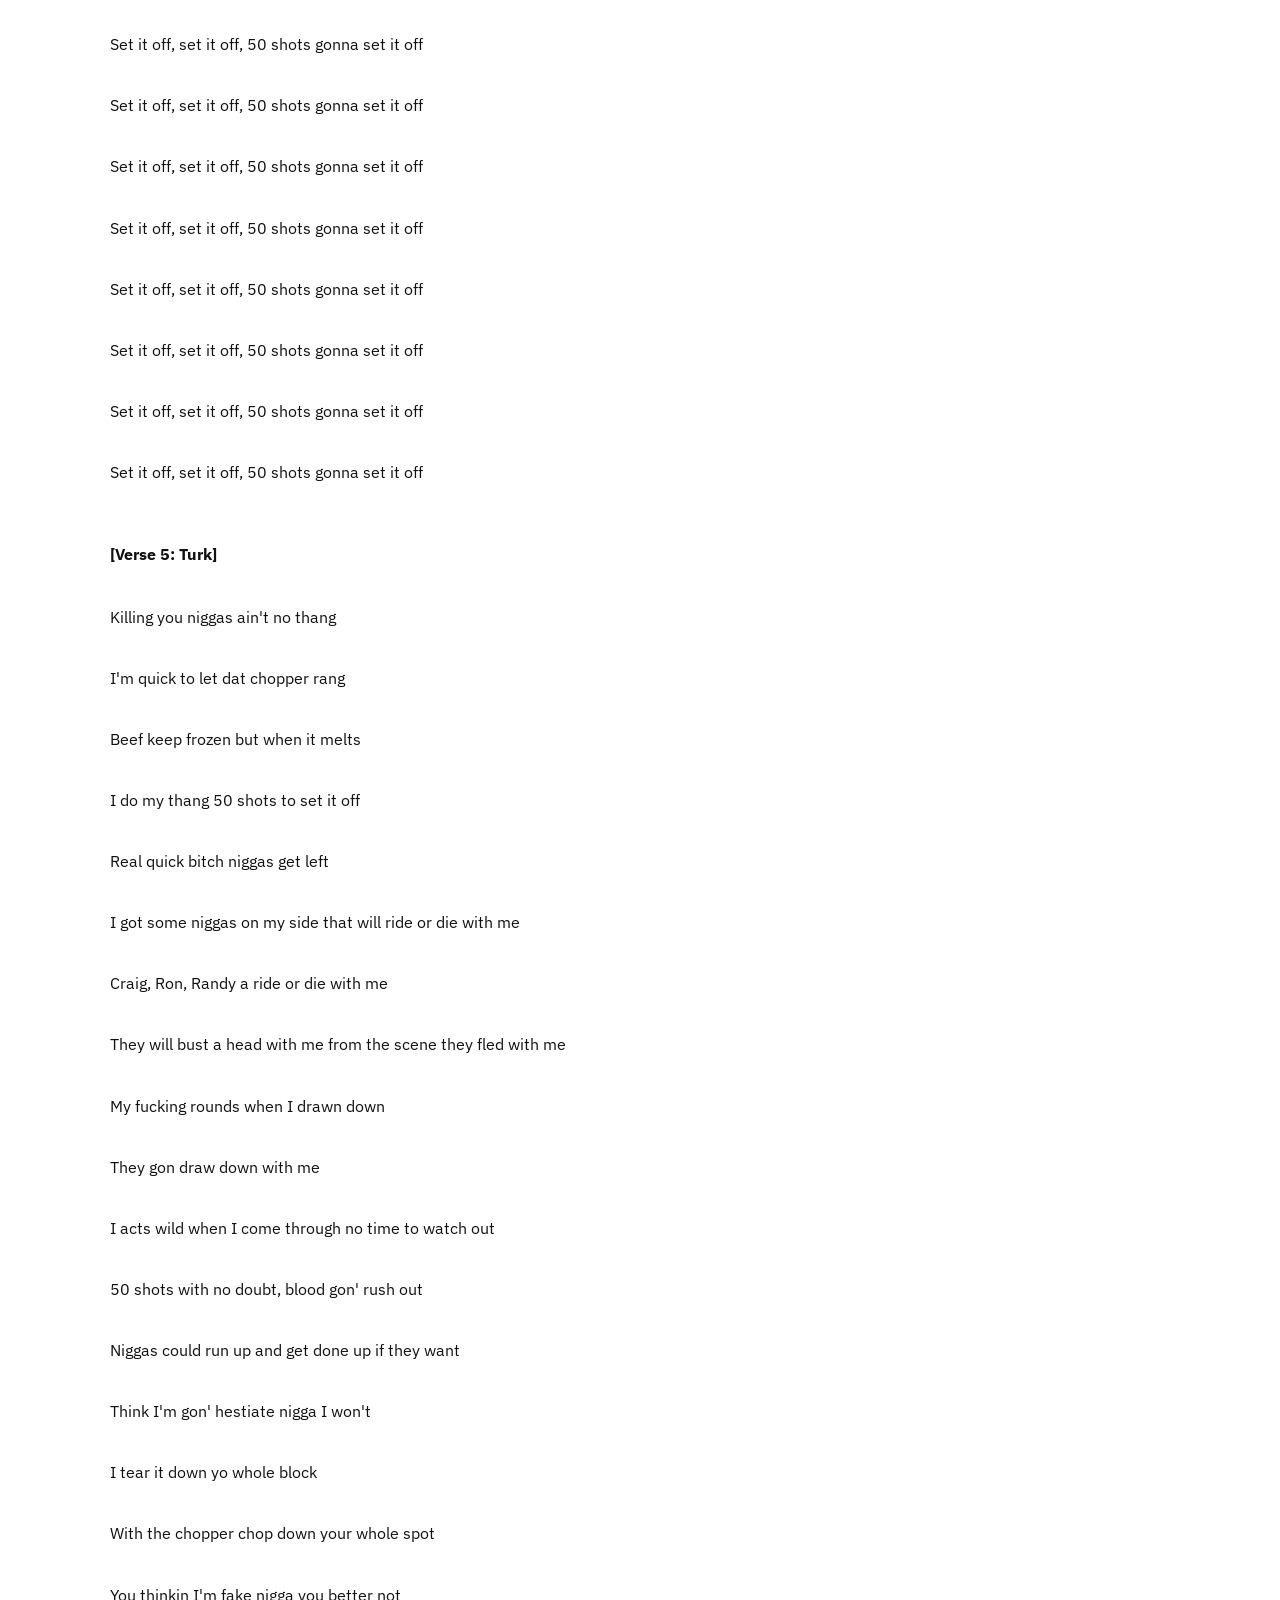
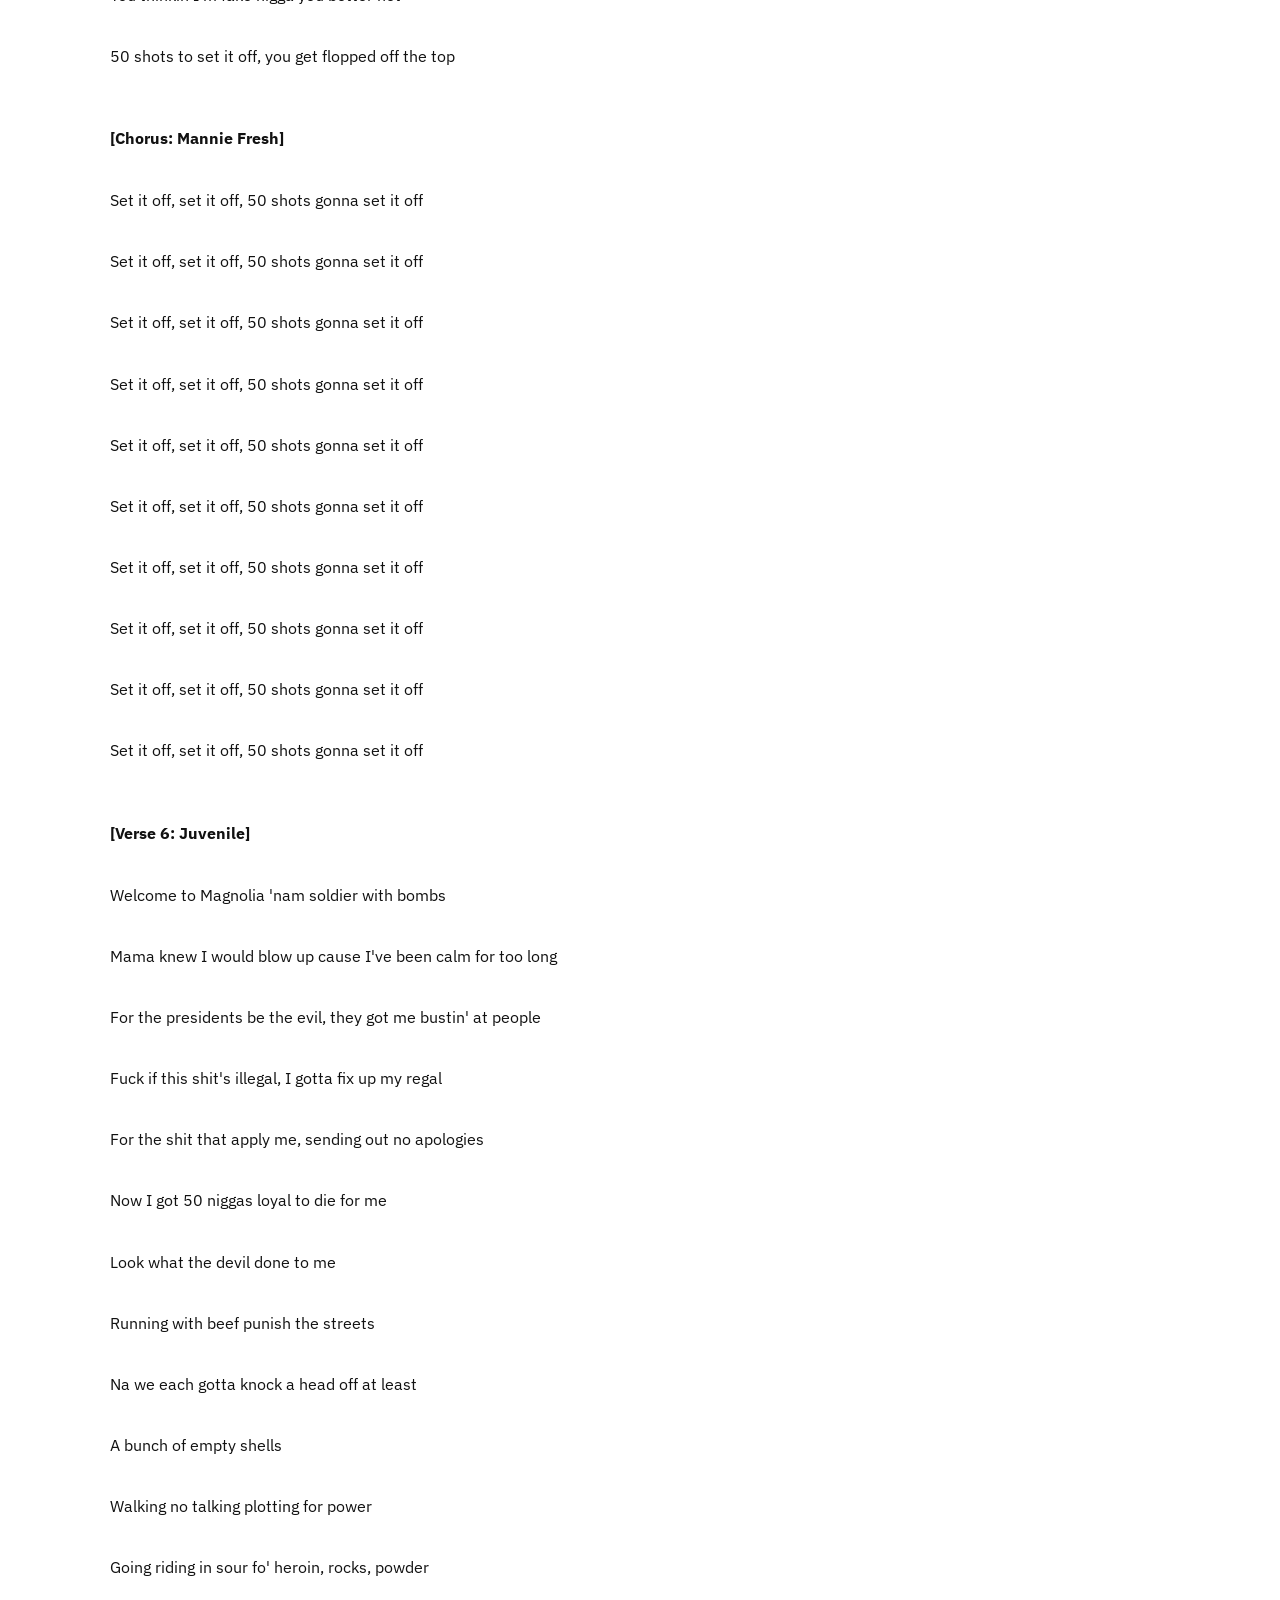
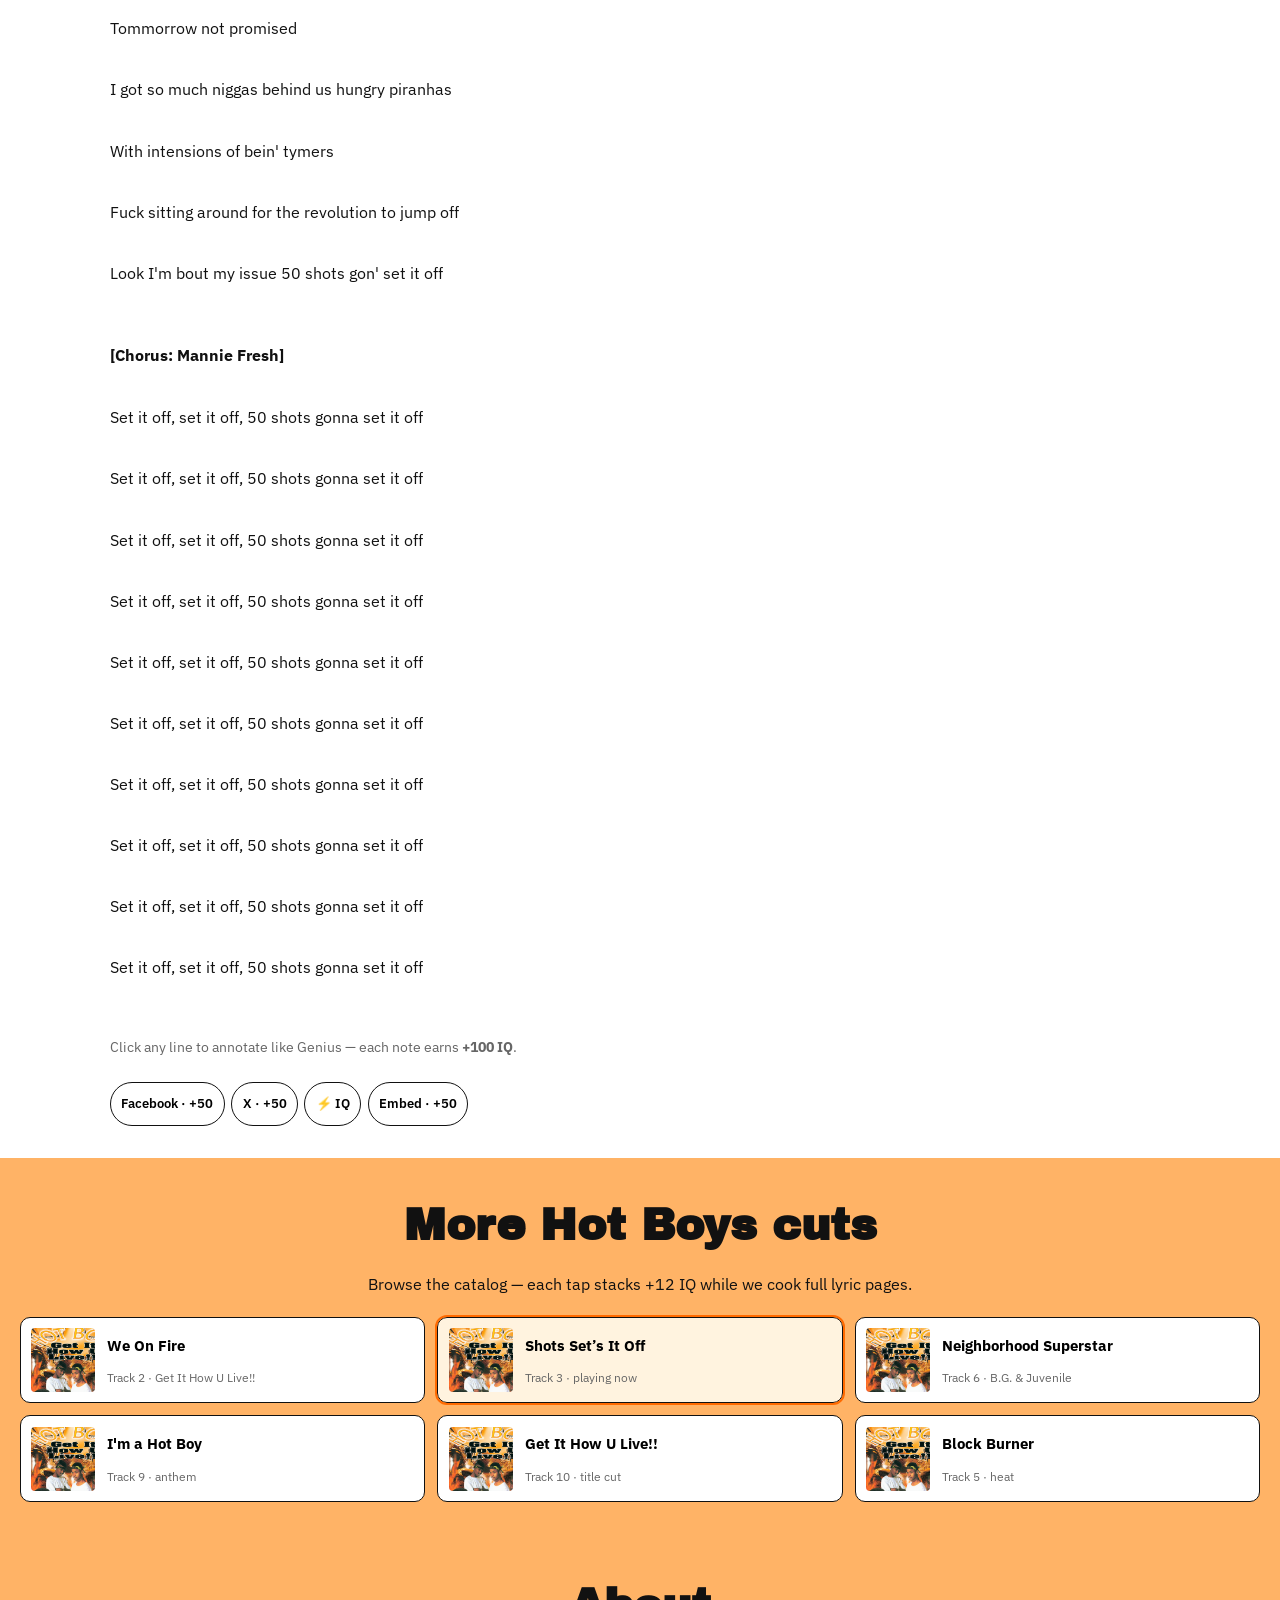
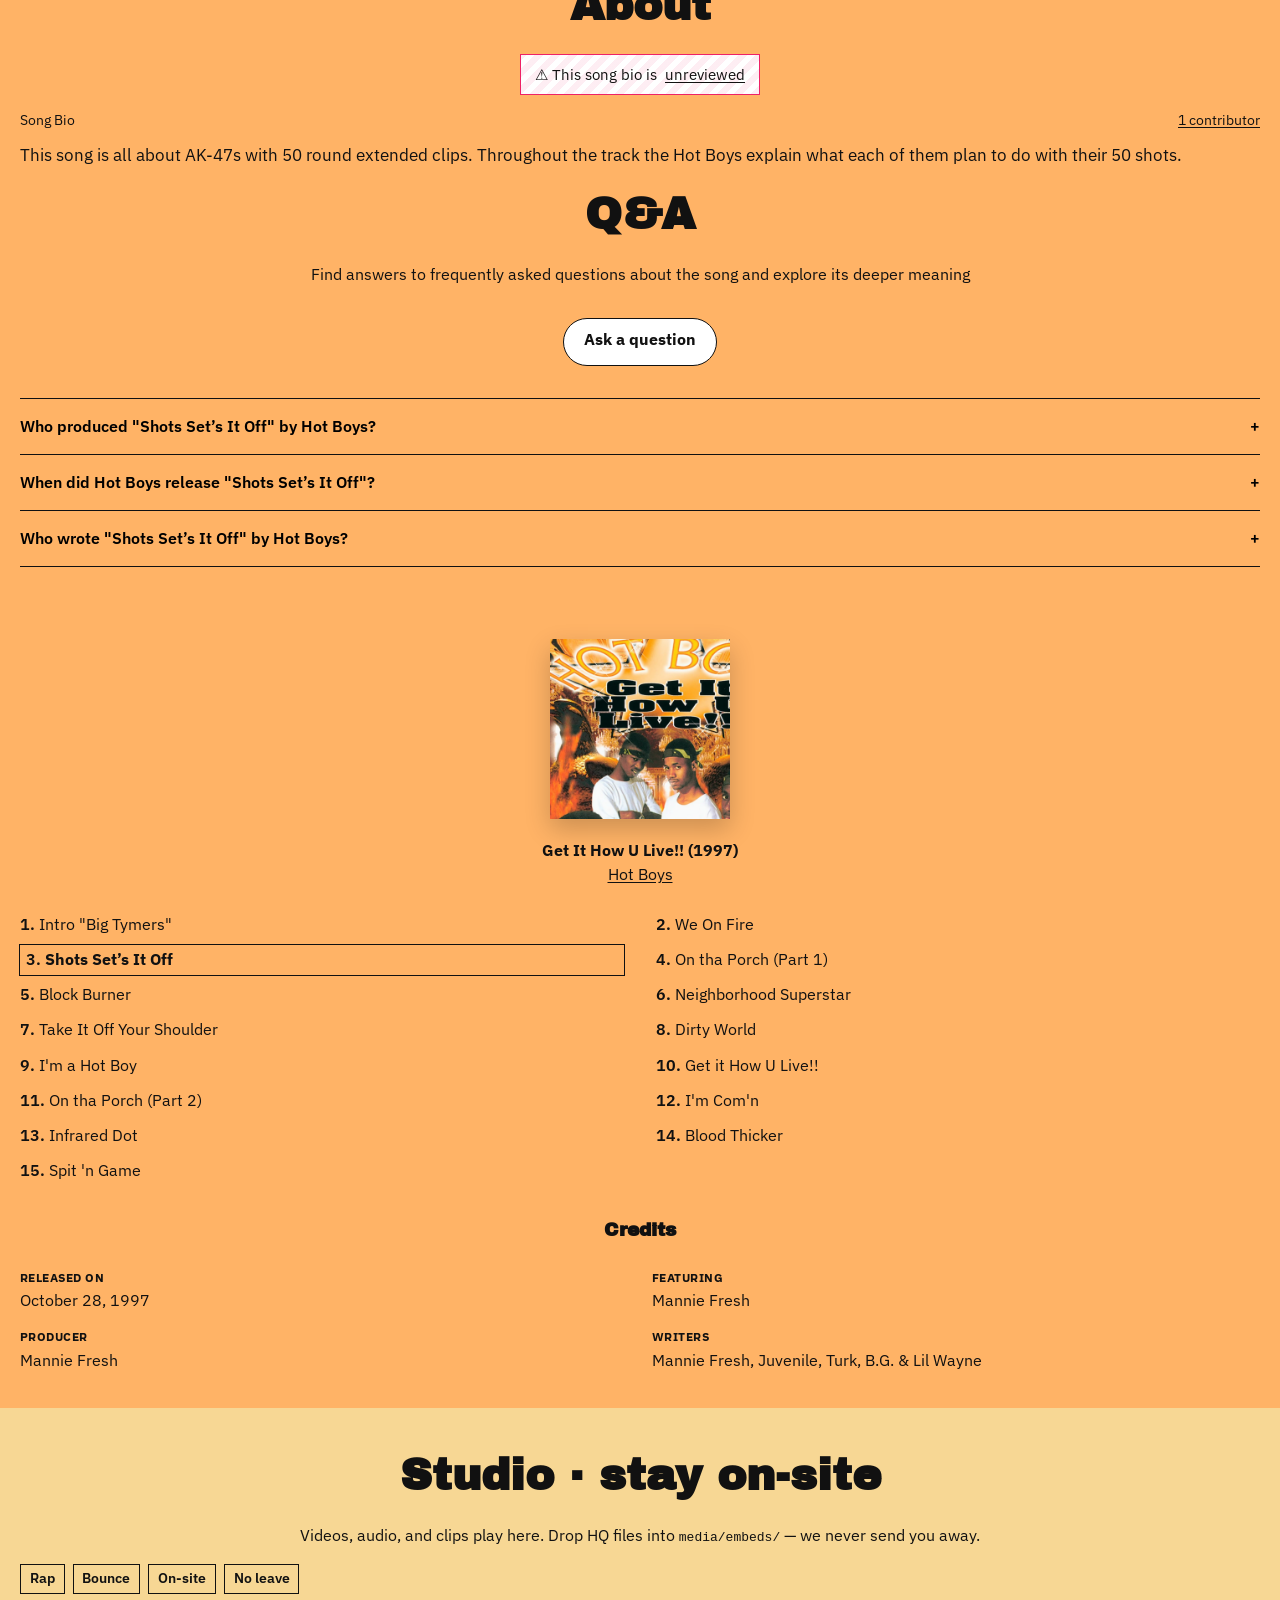
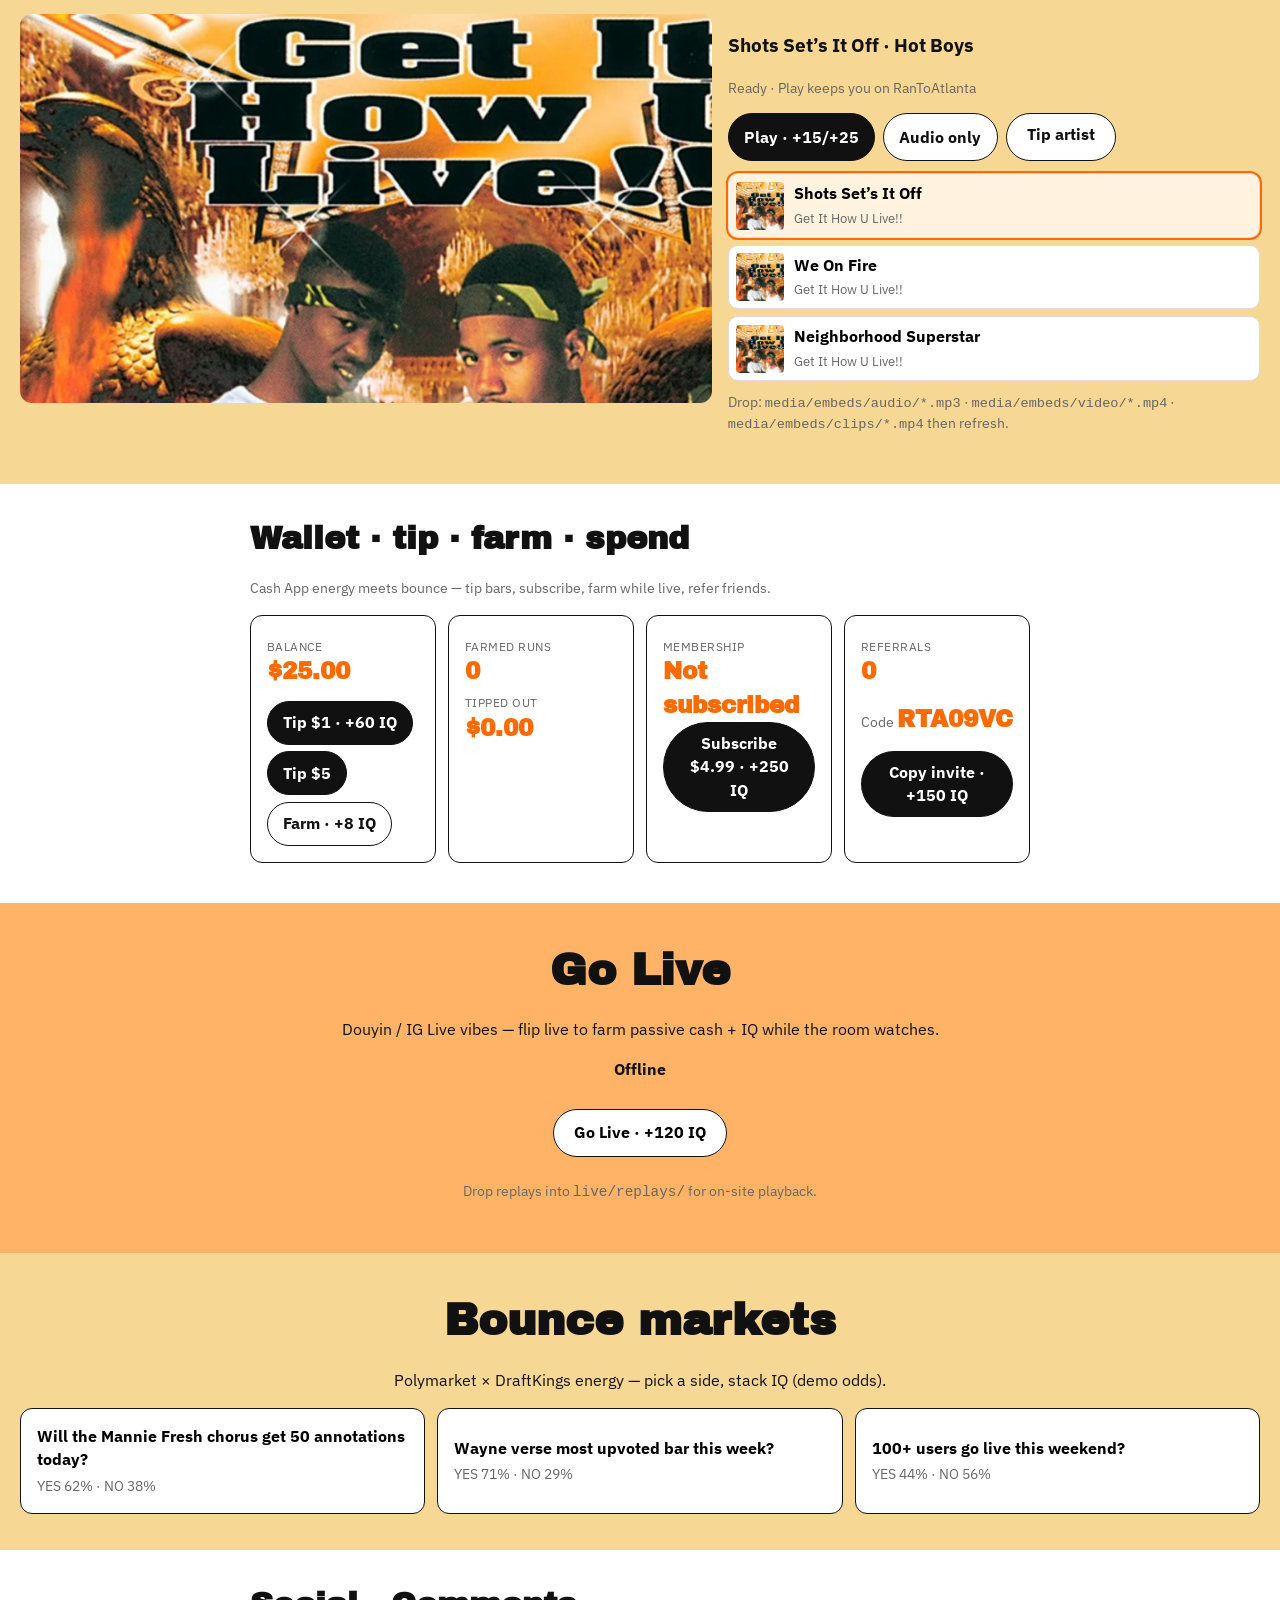
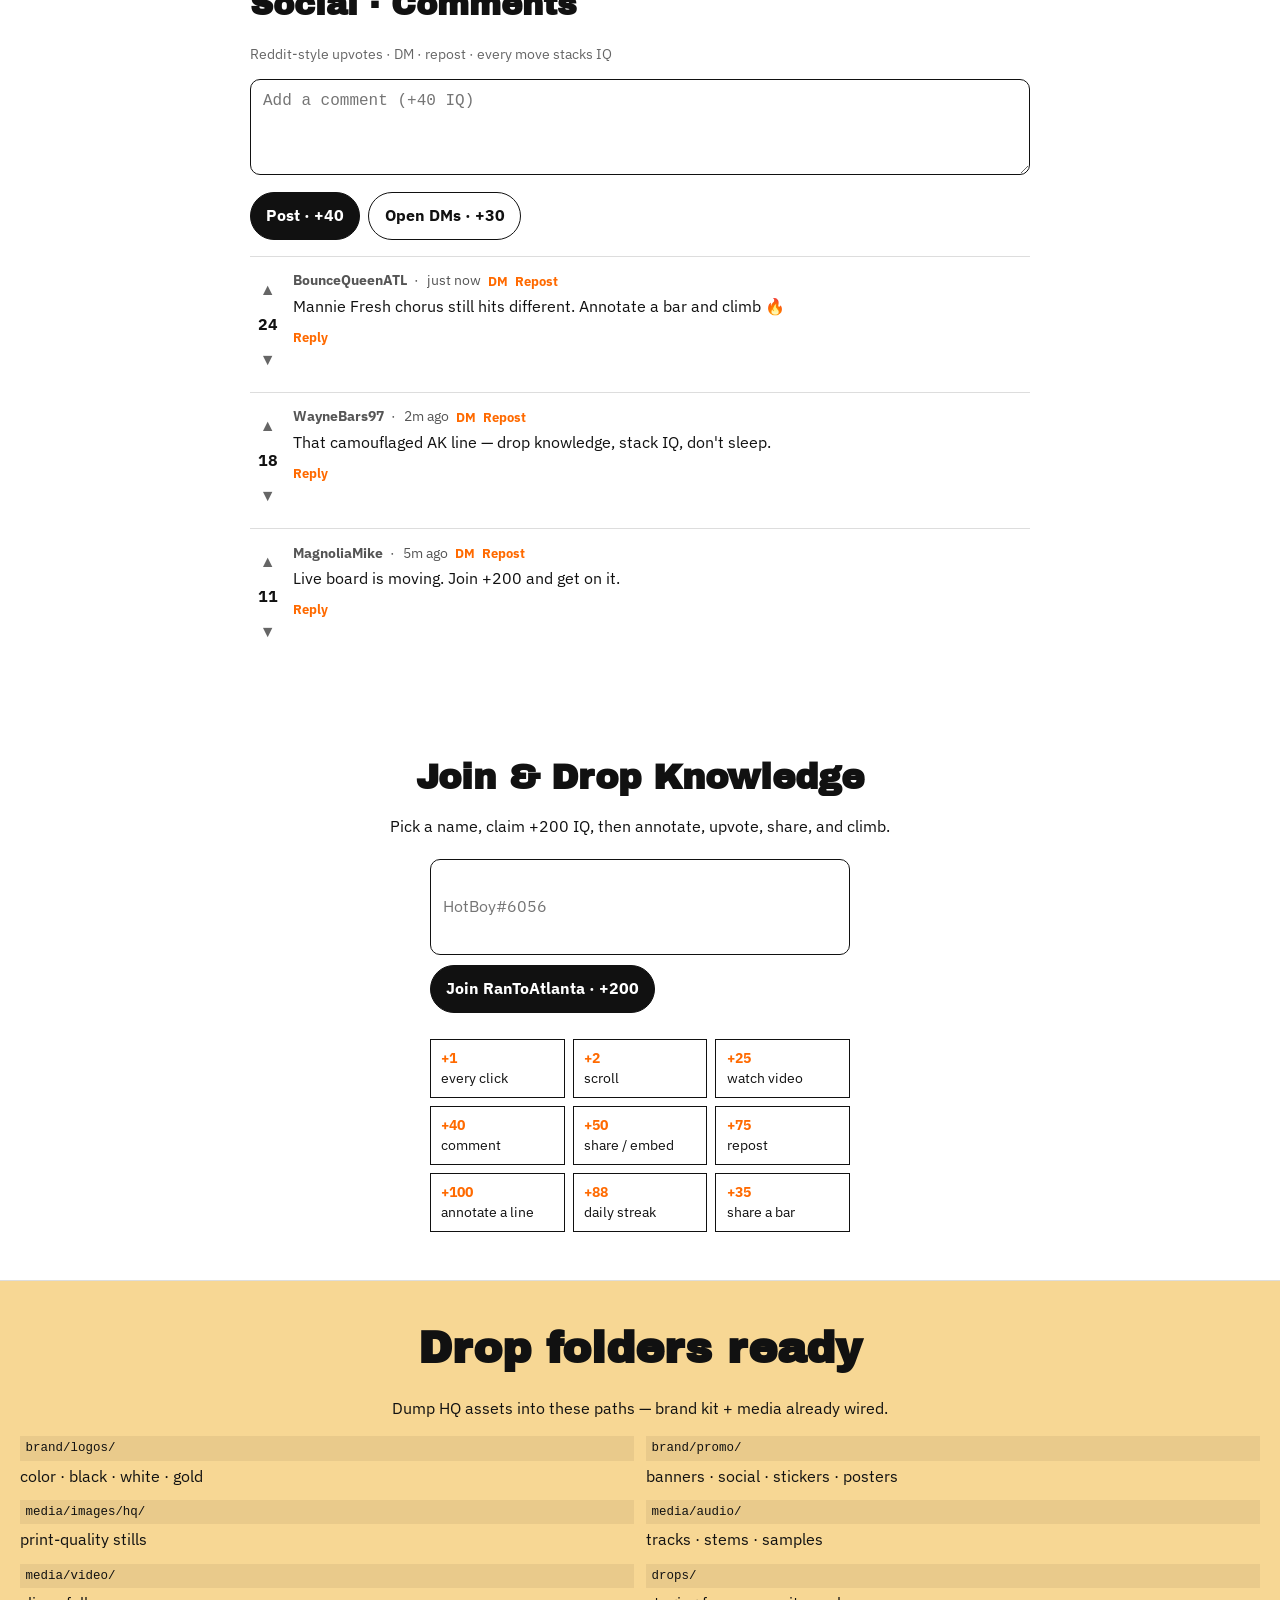
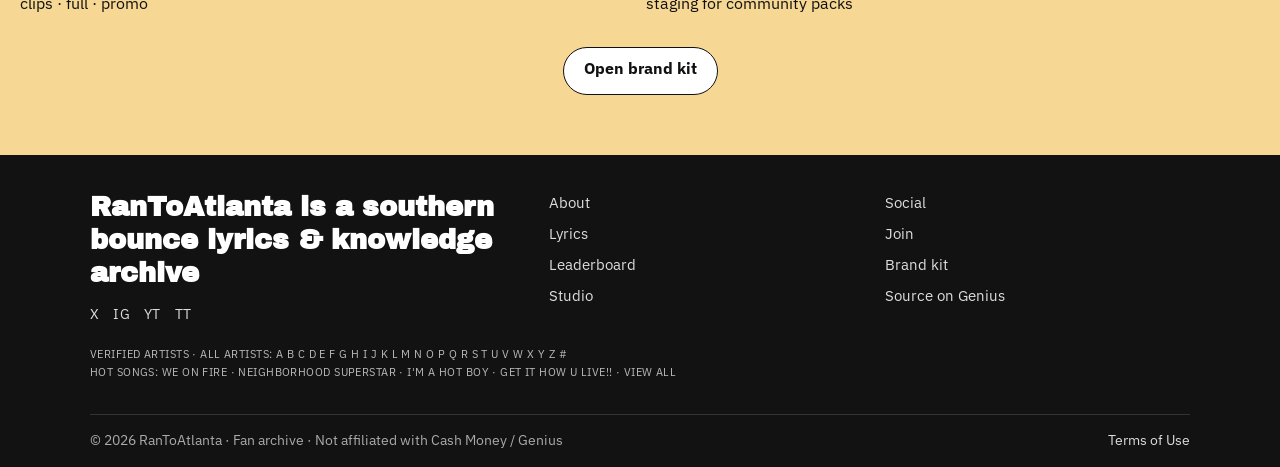
==== commit 7c6ba3c0: "Point play CTAs to on-site Studio instead of old video anchor." ====
--- a/index.html
+++ b/index.html
@@ -125,12 +125,12 @@
         <aside class="media-rail" aria-label="Featured media">
           <div class="media-main">
             <img src="assets/img/cover.jpg" alt="" />
-            <a class="play" href="#video" aria-label="Play video">
+            <a class="play" href="#studio" aria-label="Play video">
               <span>▶</span>
             </a>
           </div>
           <div class="thumb-row">
-            <a href="#video"><img src="assets/img/cover.jpg" alt="Clip 1" /></a>
+            <a href="#studio"><img src="assets/img/cover.jpg" alt="Clip 1" /></a>
             <a href="#album"><img src="assets/img/cover.jpg" alt="Clip 2" /></a>
             <a href="#about"><img src="assets/img/cover.jpg" alt="Clip 3" /></a>
             <a href="#lyrics"><img src="assets/img/cover.jpg" alt="Clip 4" /></a>
@@ -345,7 +345,7 @@
               <div class="eyebrow">From RanToAtlanta</div>
               <h3>50 shots. One bounce capital.</h3>
               <img src="assets/img/cover.jpg" alt="" />
-              <a class="btn" href="#video">Play now · +25 watch</a>
+              <a class="btn" href="#studio">Play now · +25 watch</a>
             </div>
           </div>
         </aside>
@@ -703,7 +703,7 @@
           <a href="#about">About</a>
           <a href="#lyrics">Lyrics</a>
           <a href="#board">Leaderboard</a>
-          <a href="#video">Video</a>
+          <a href="#studio">Studio</a>
         </div>
         <div class="footer-col">
           <a href="#comments">Social</a>
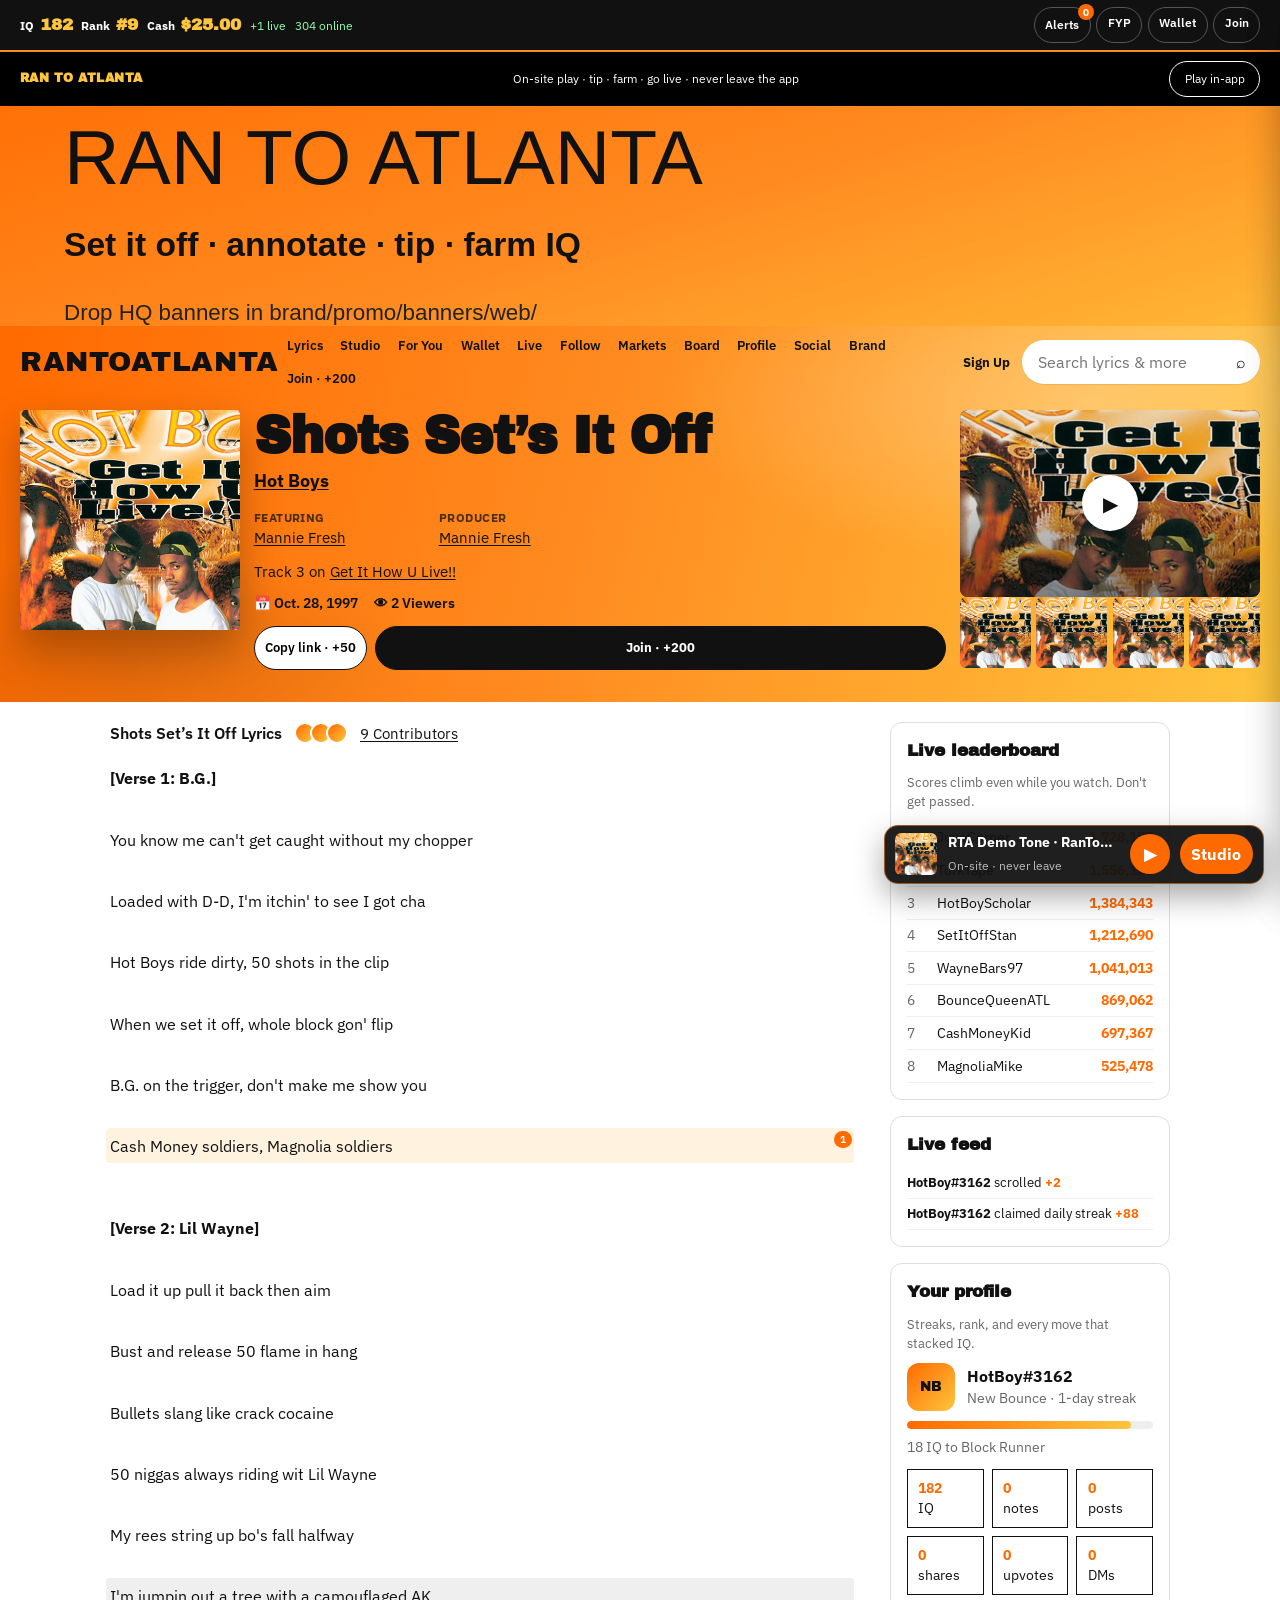
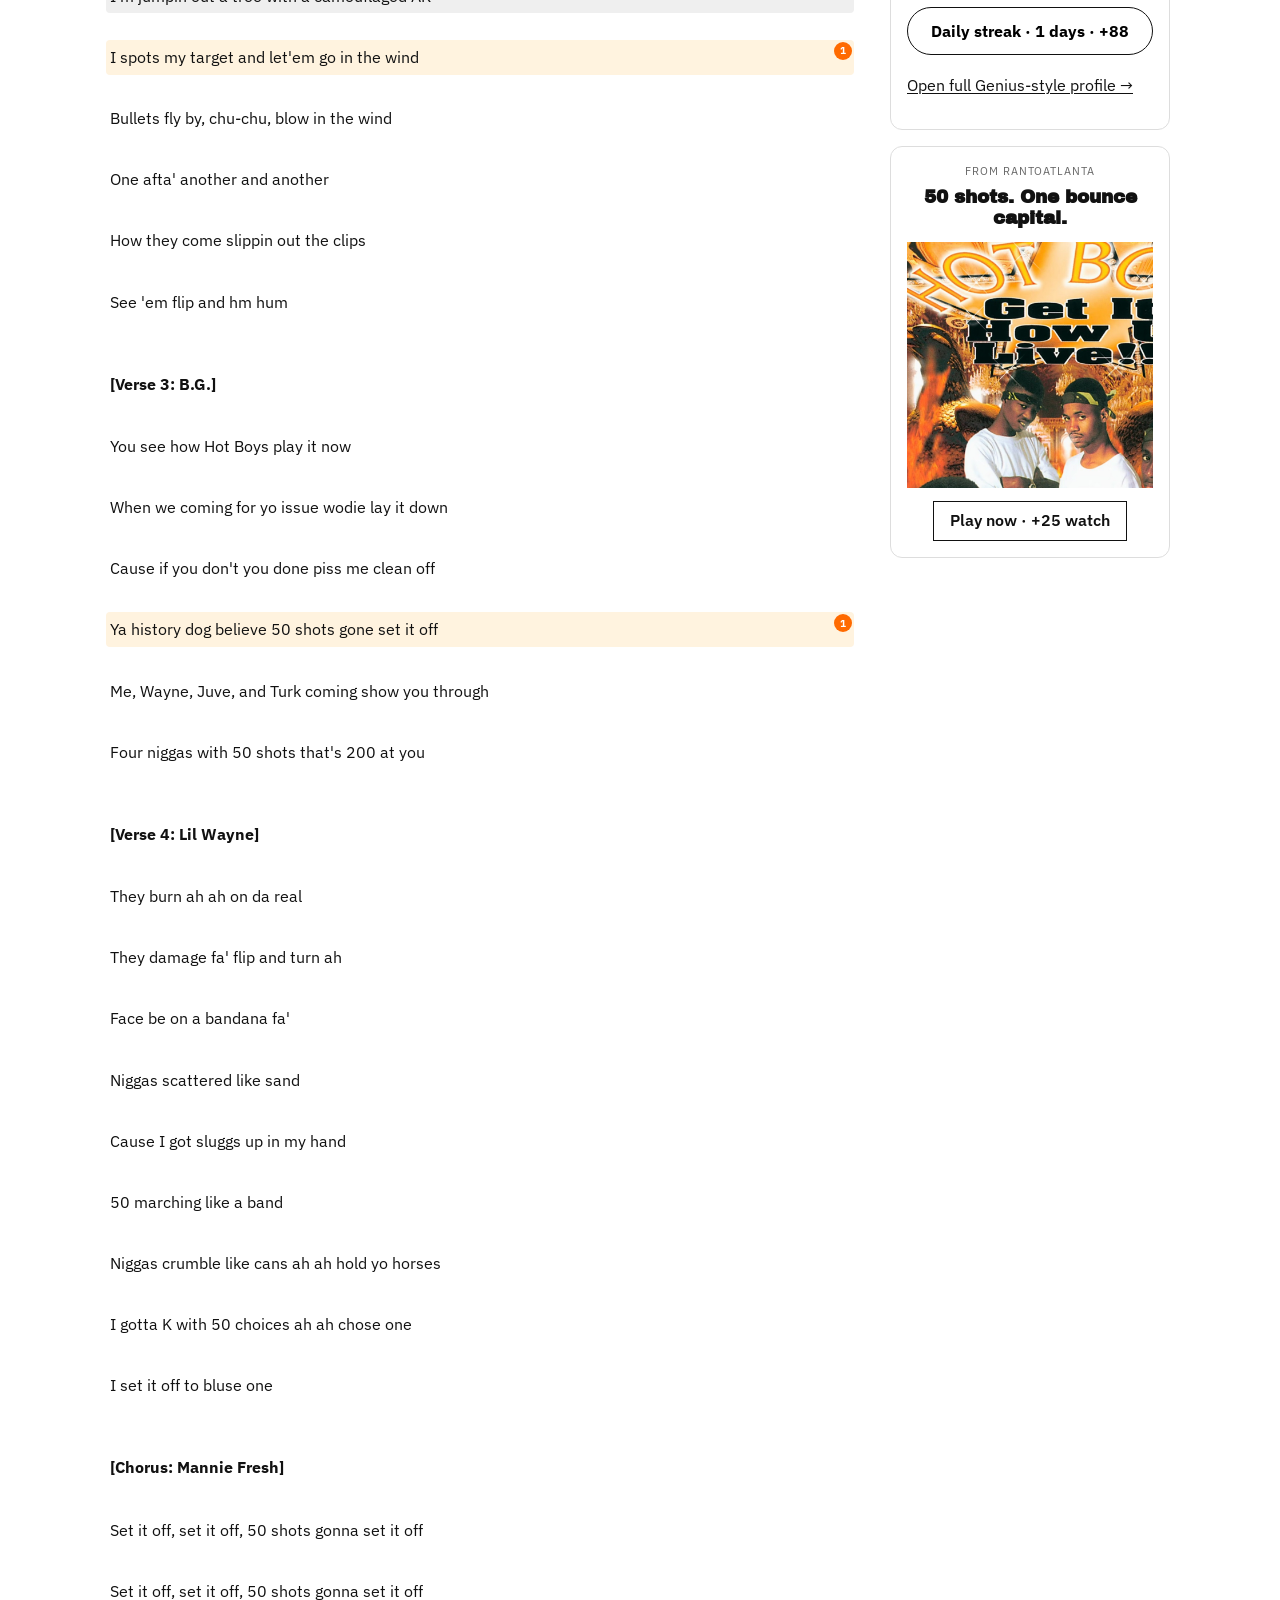
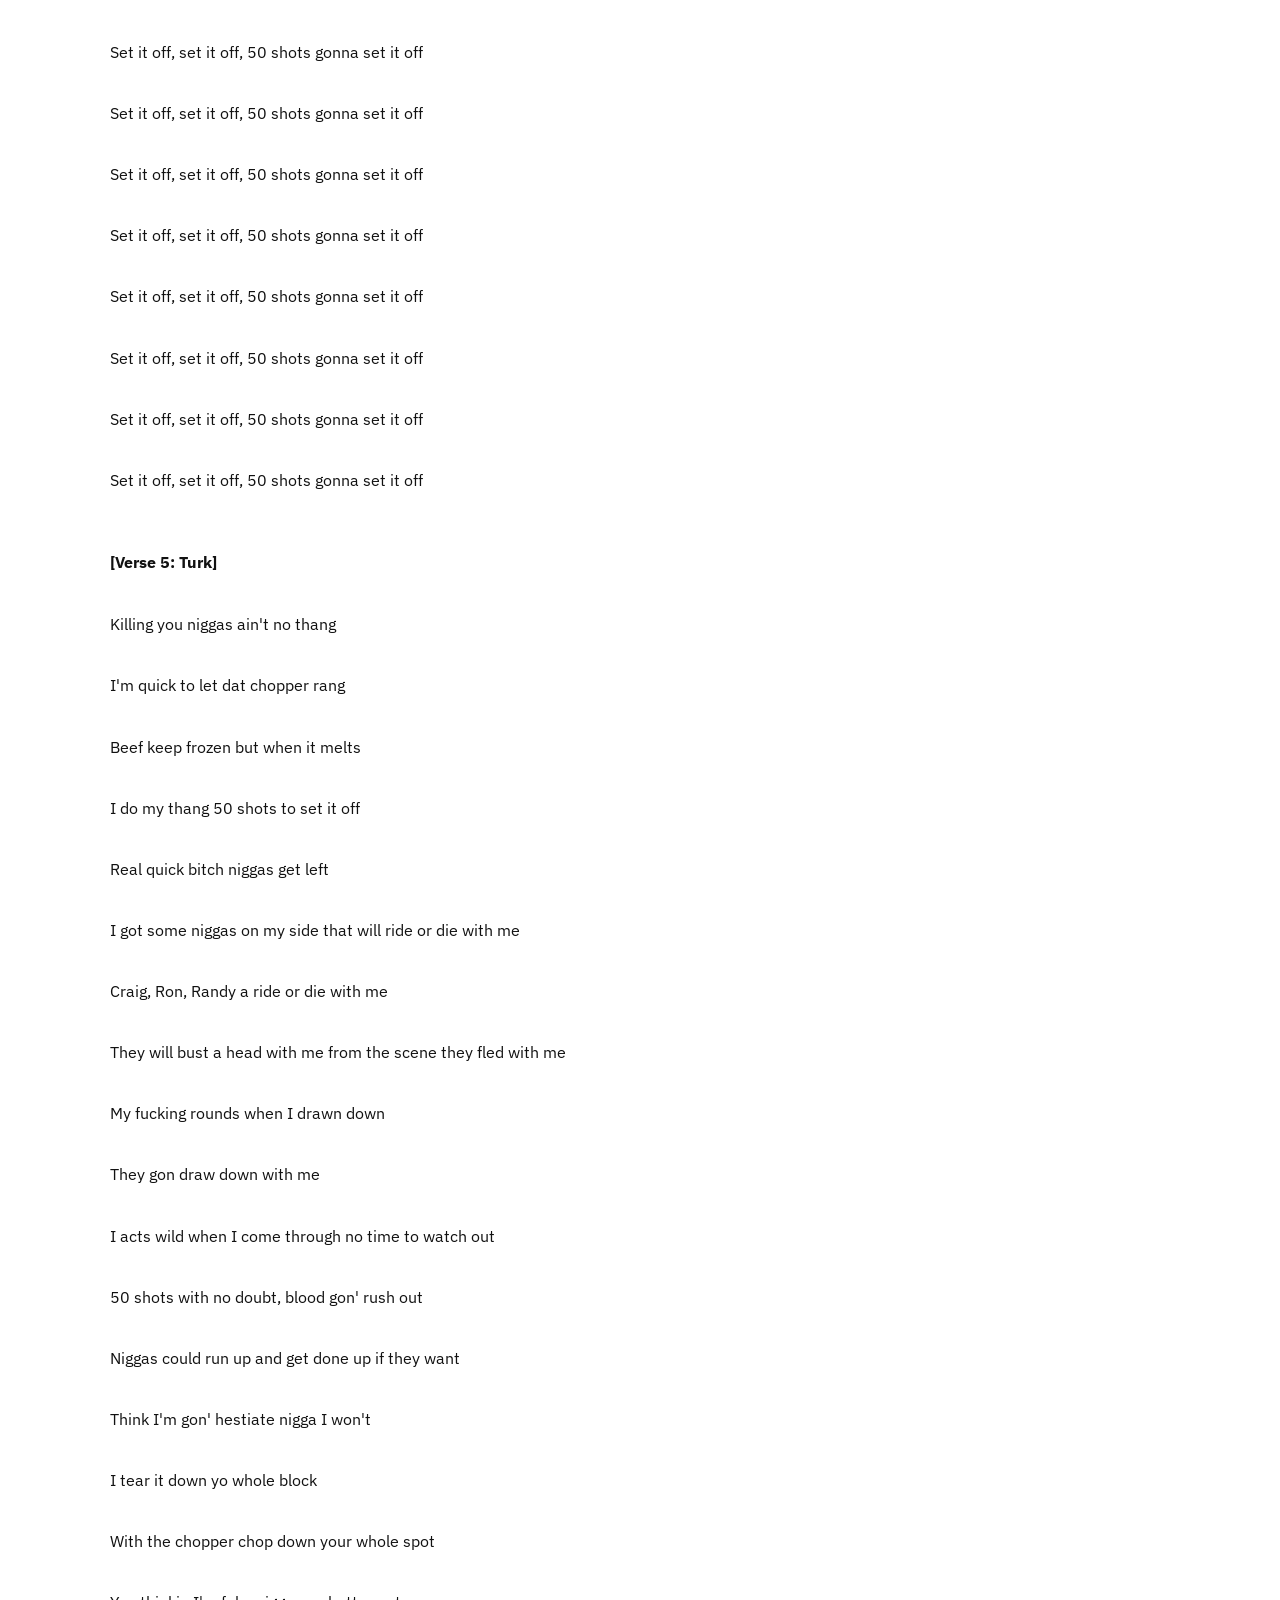
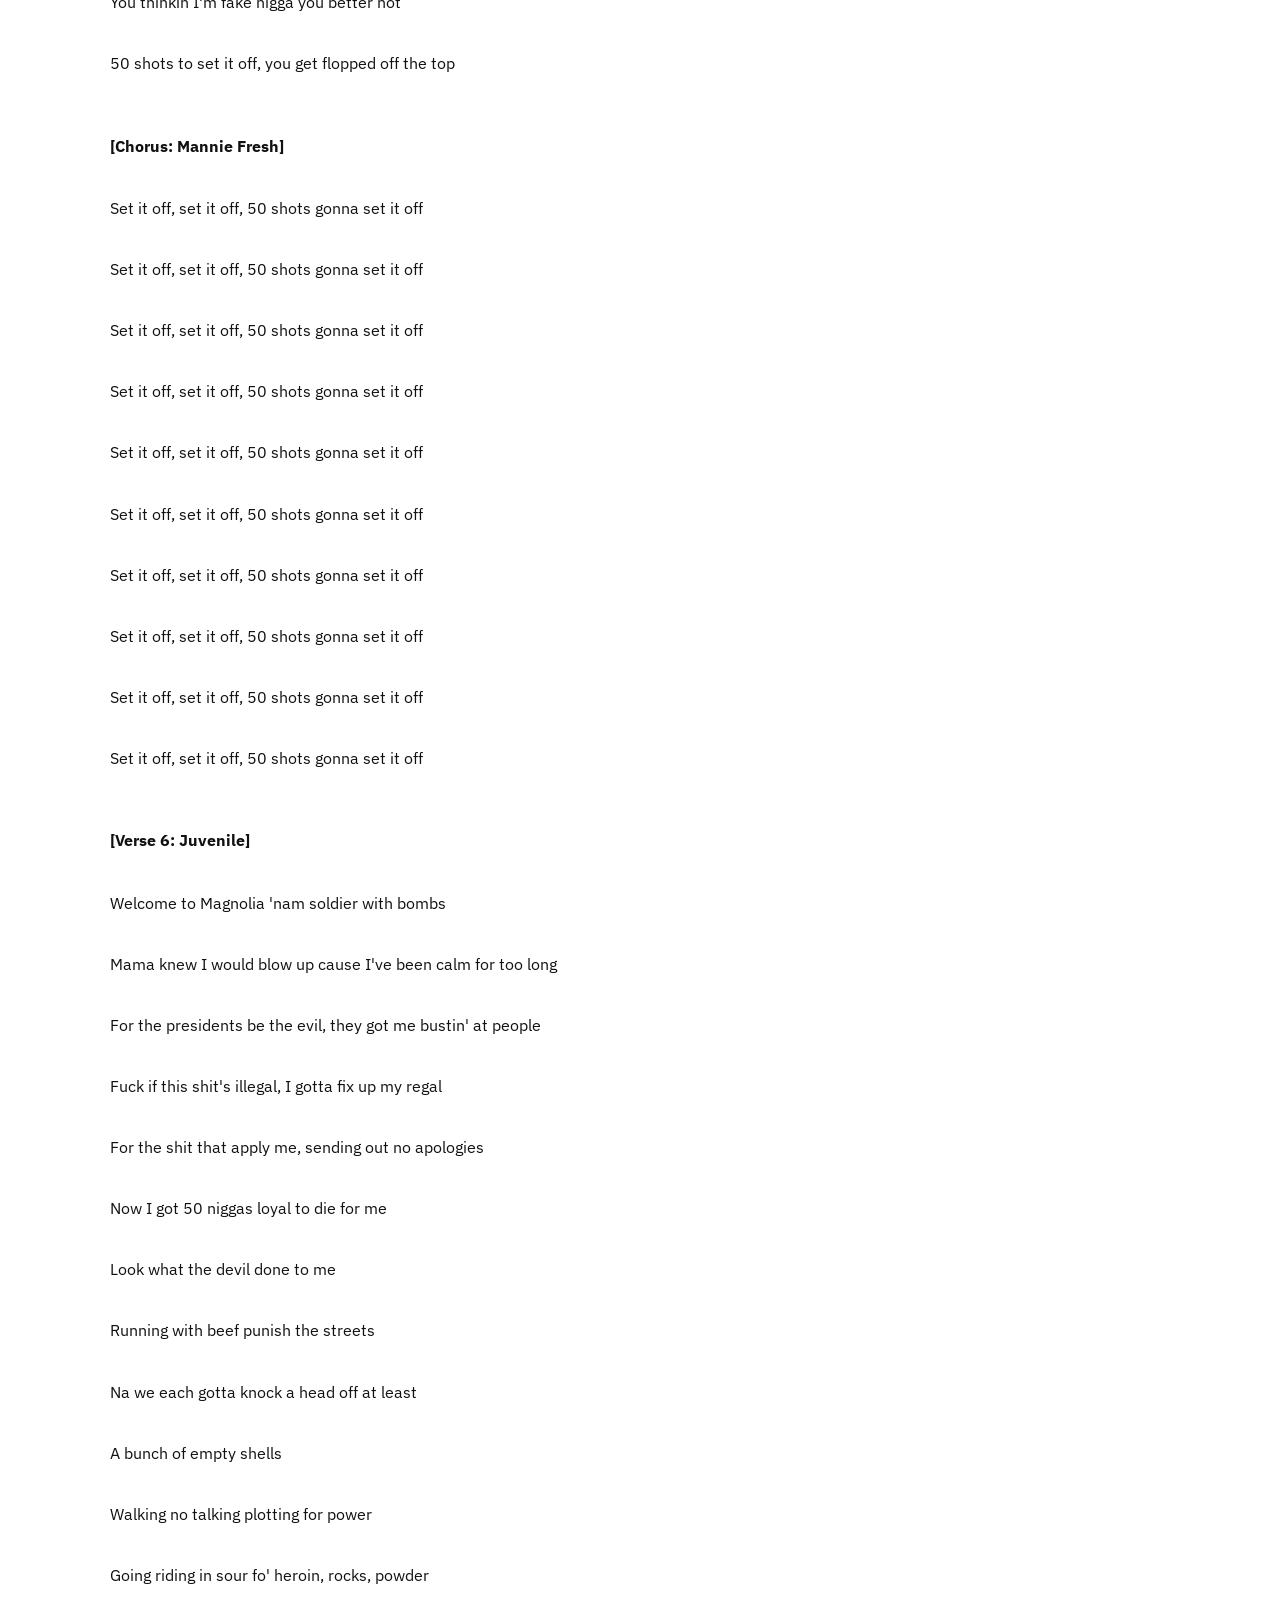
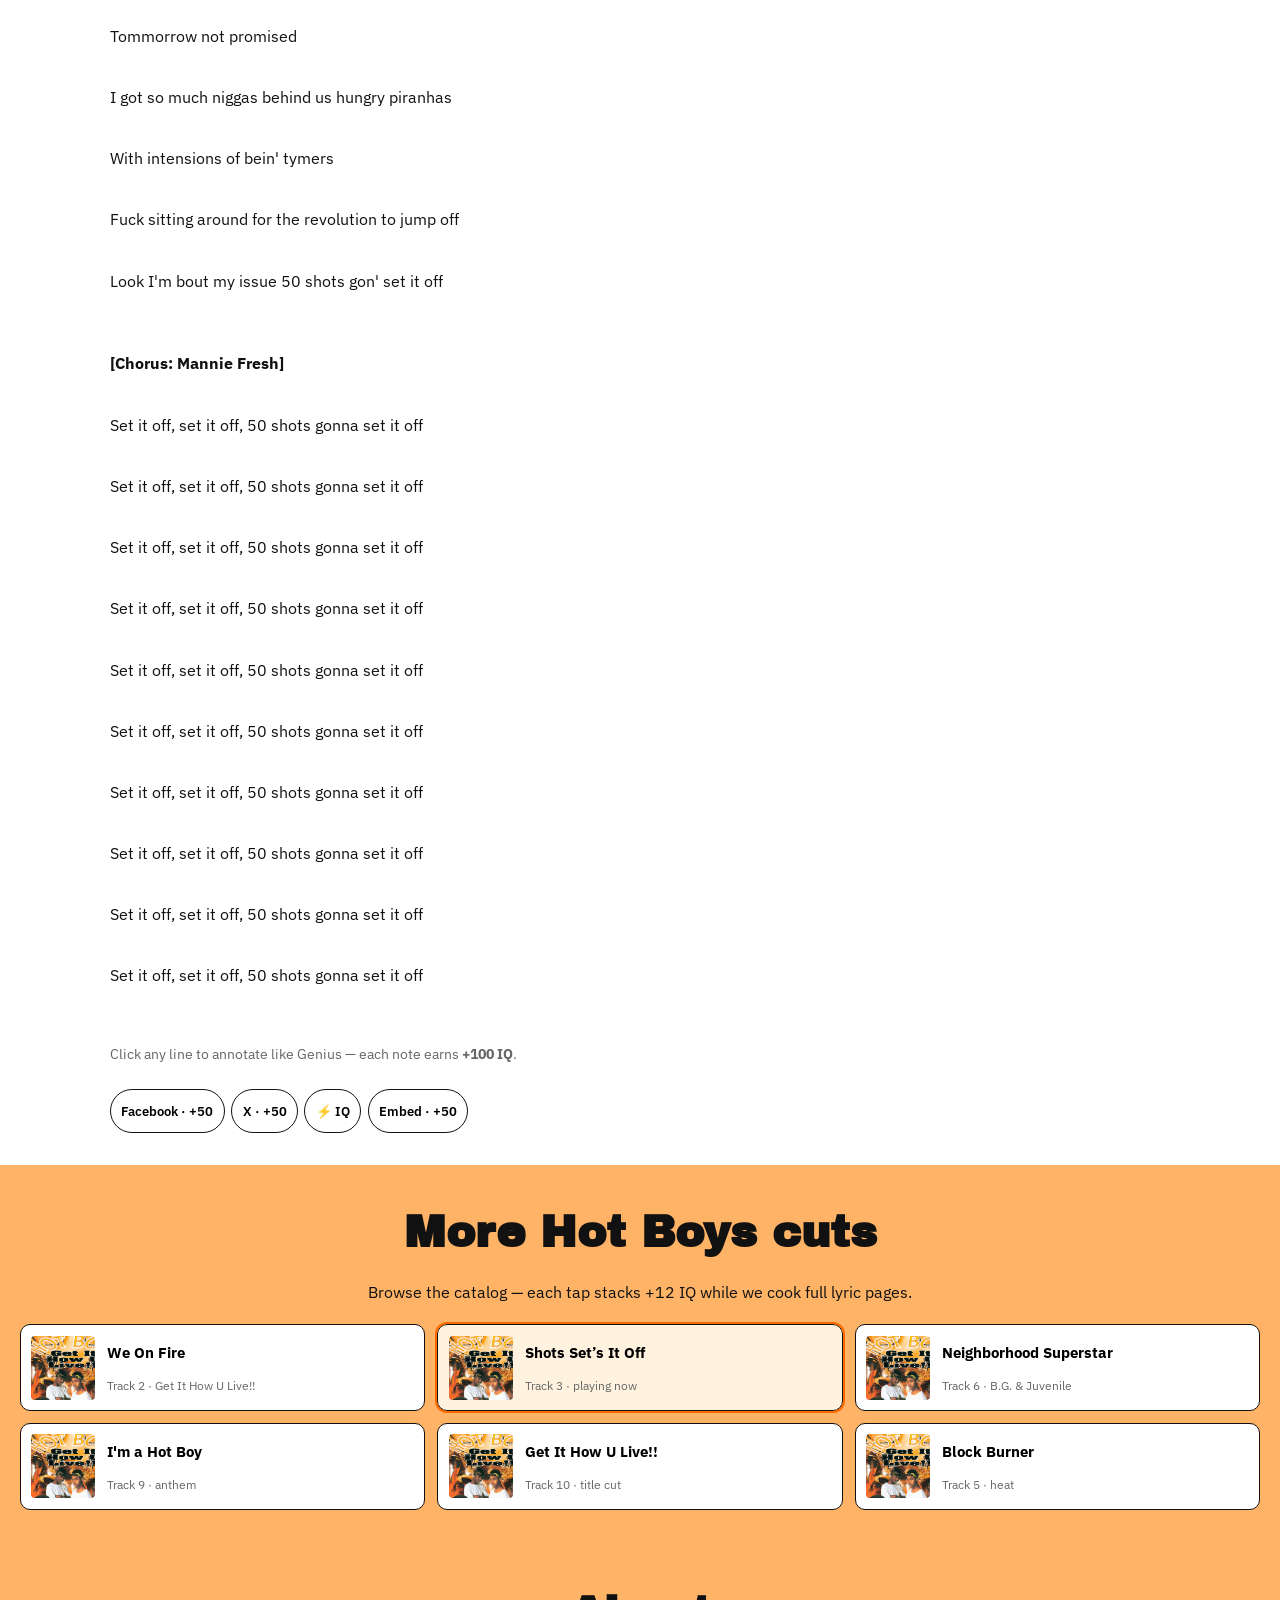
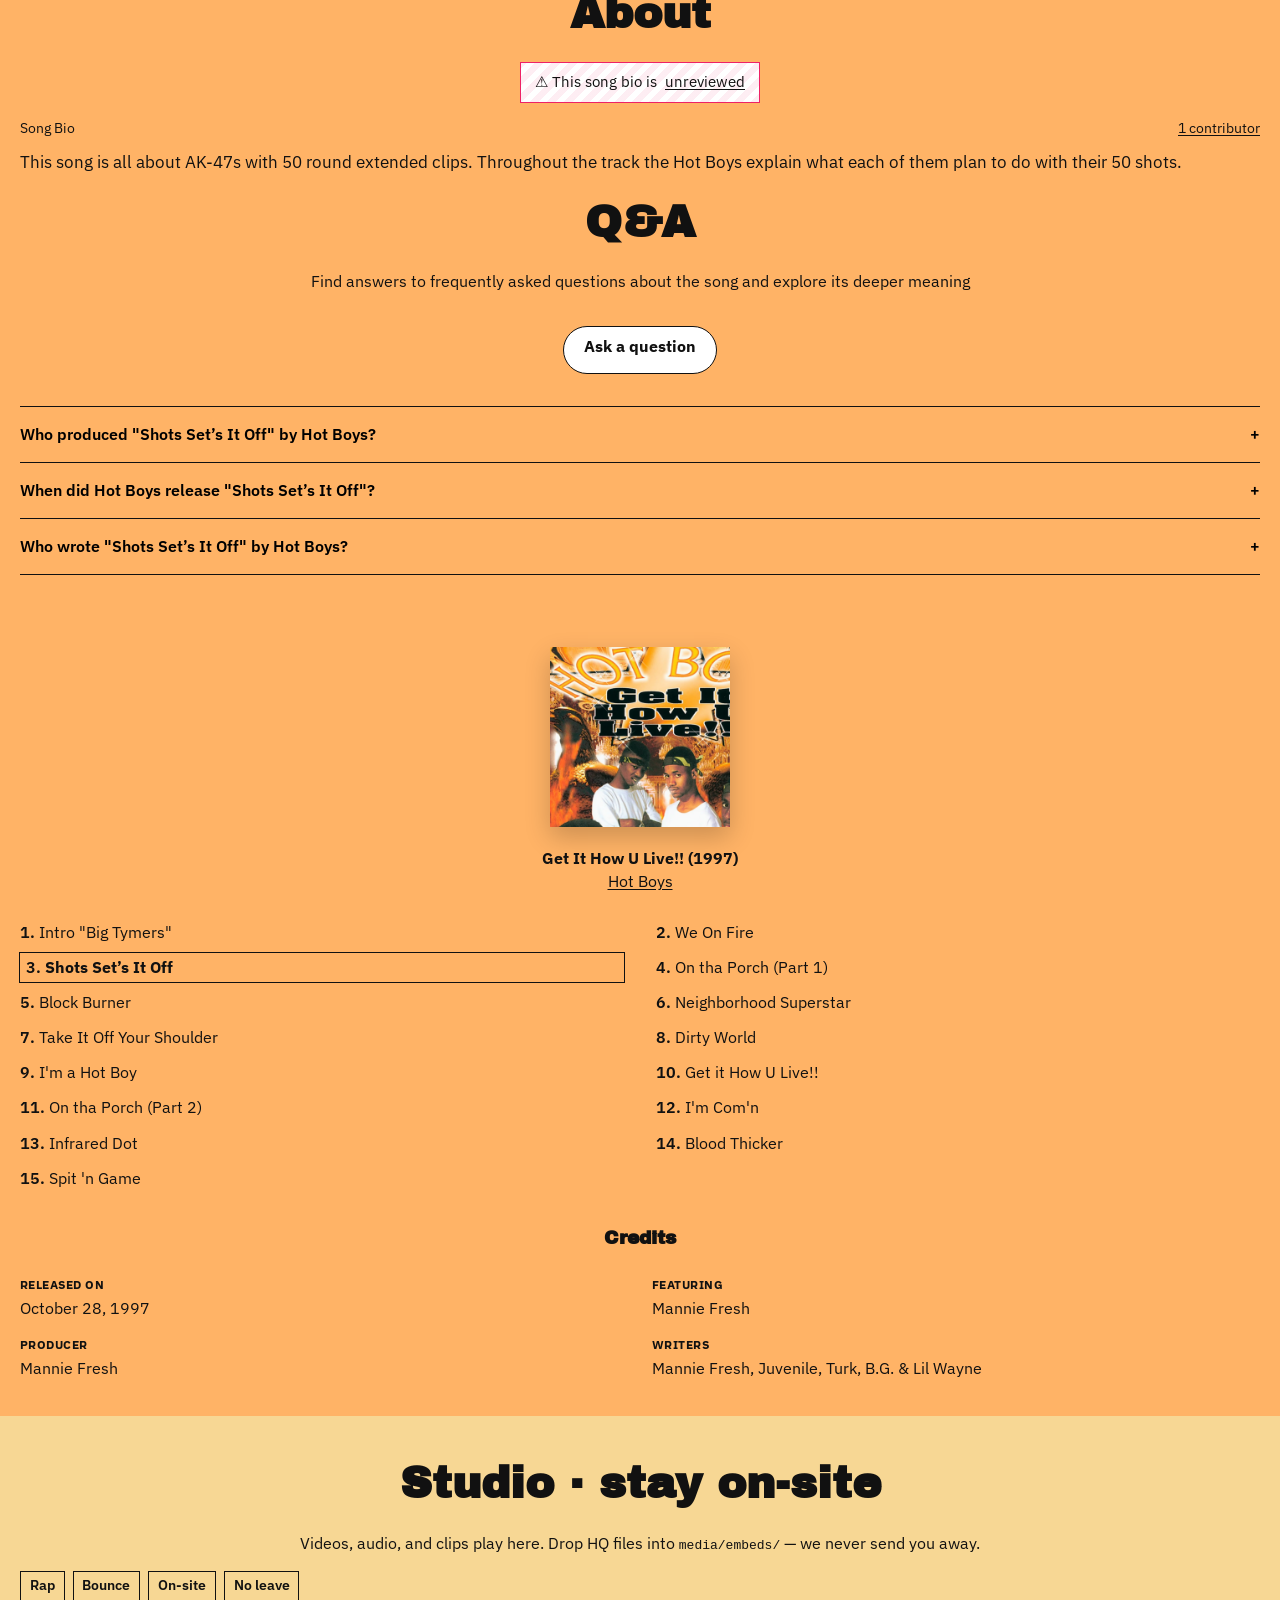
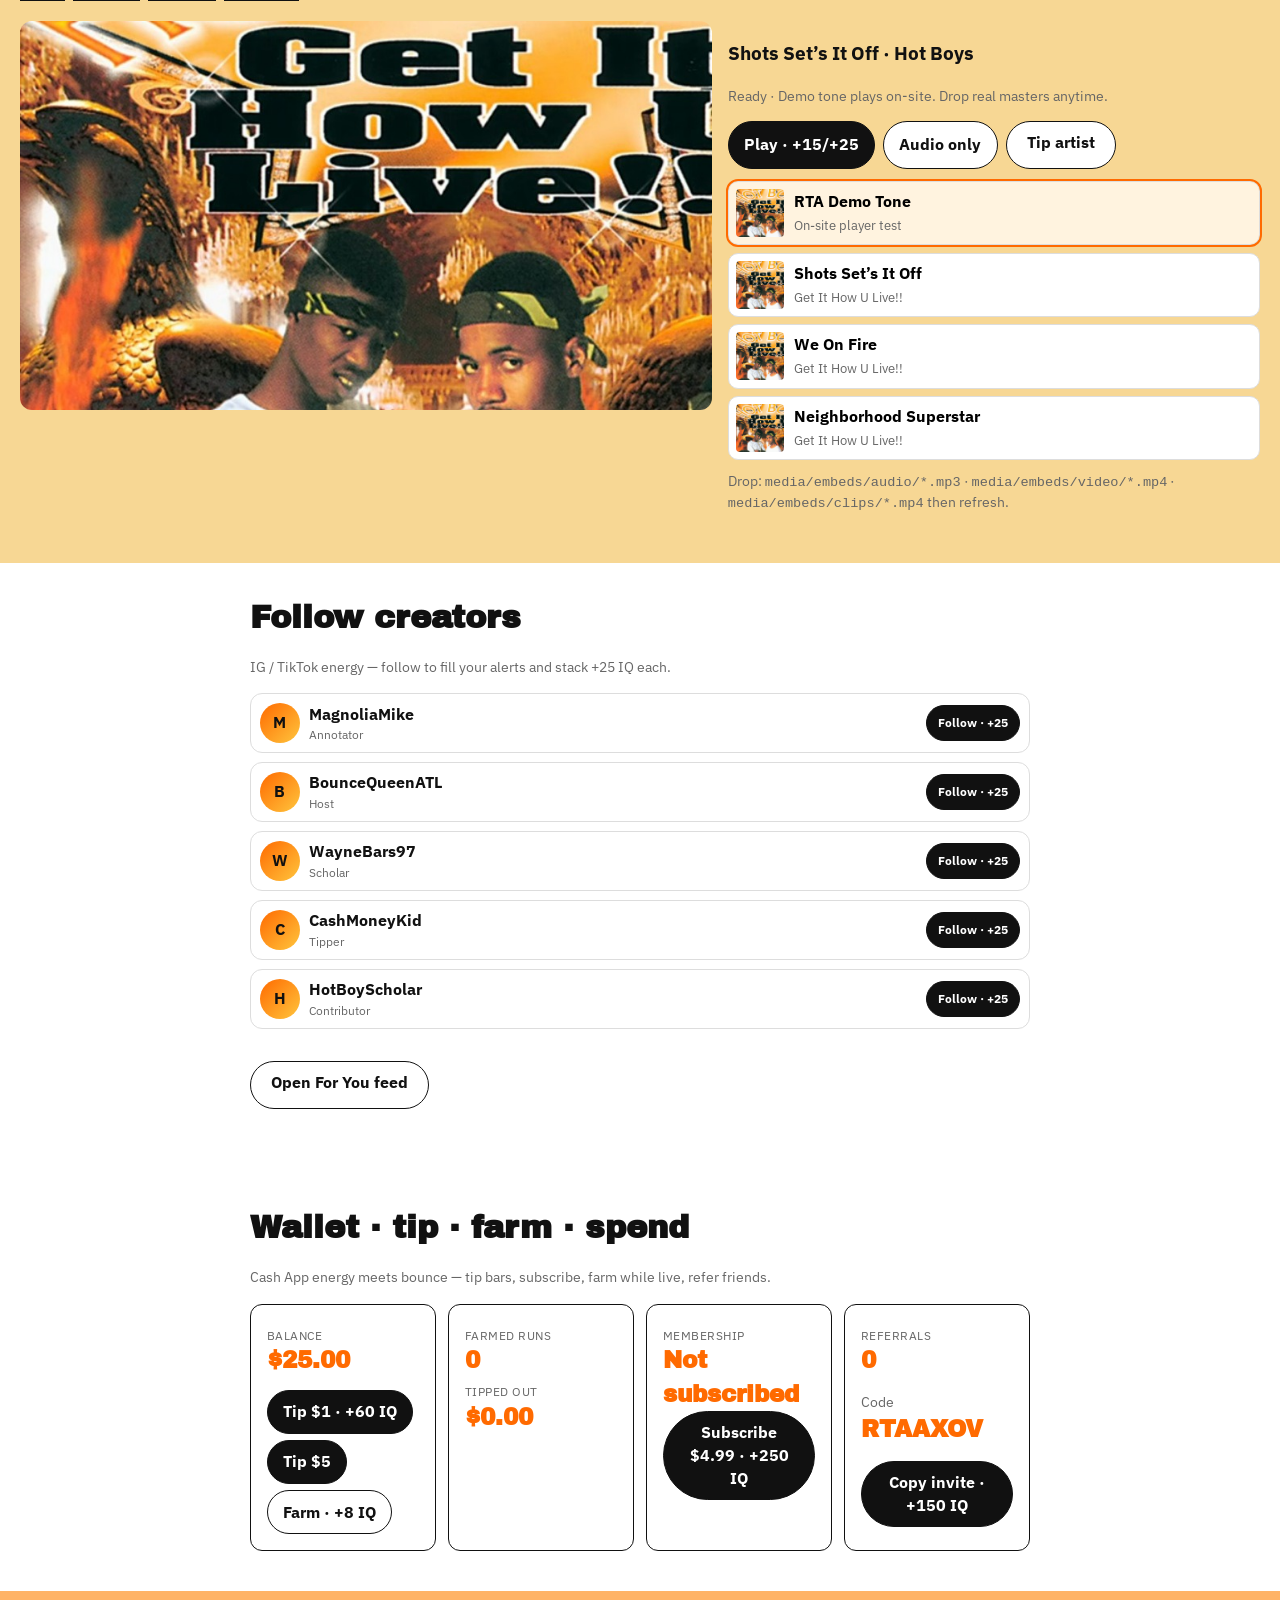
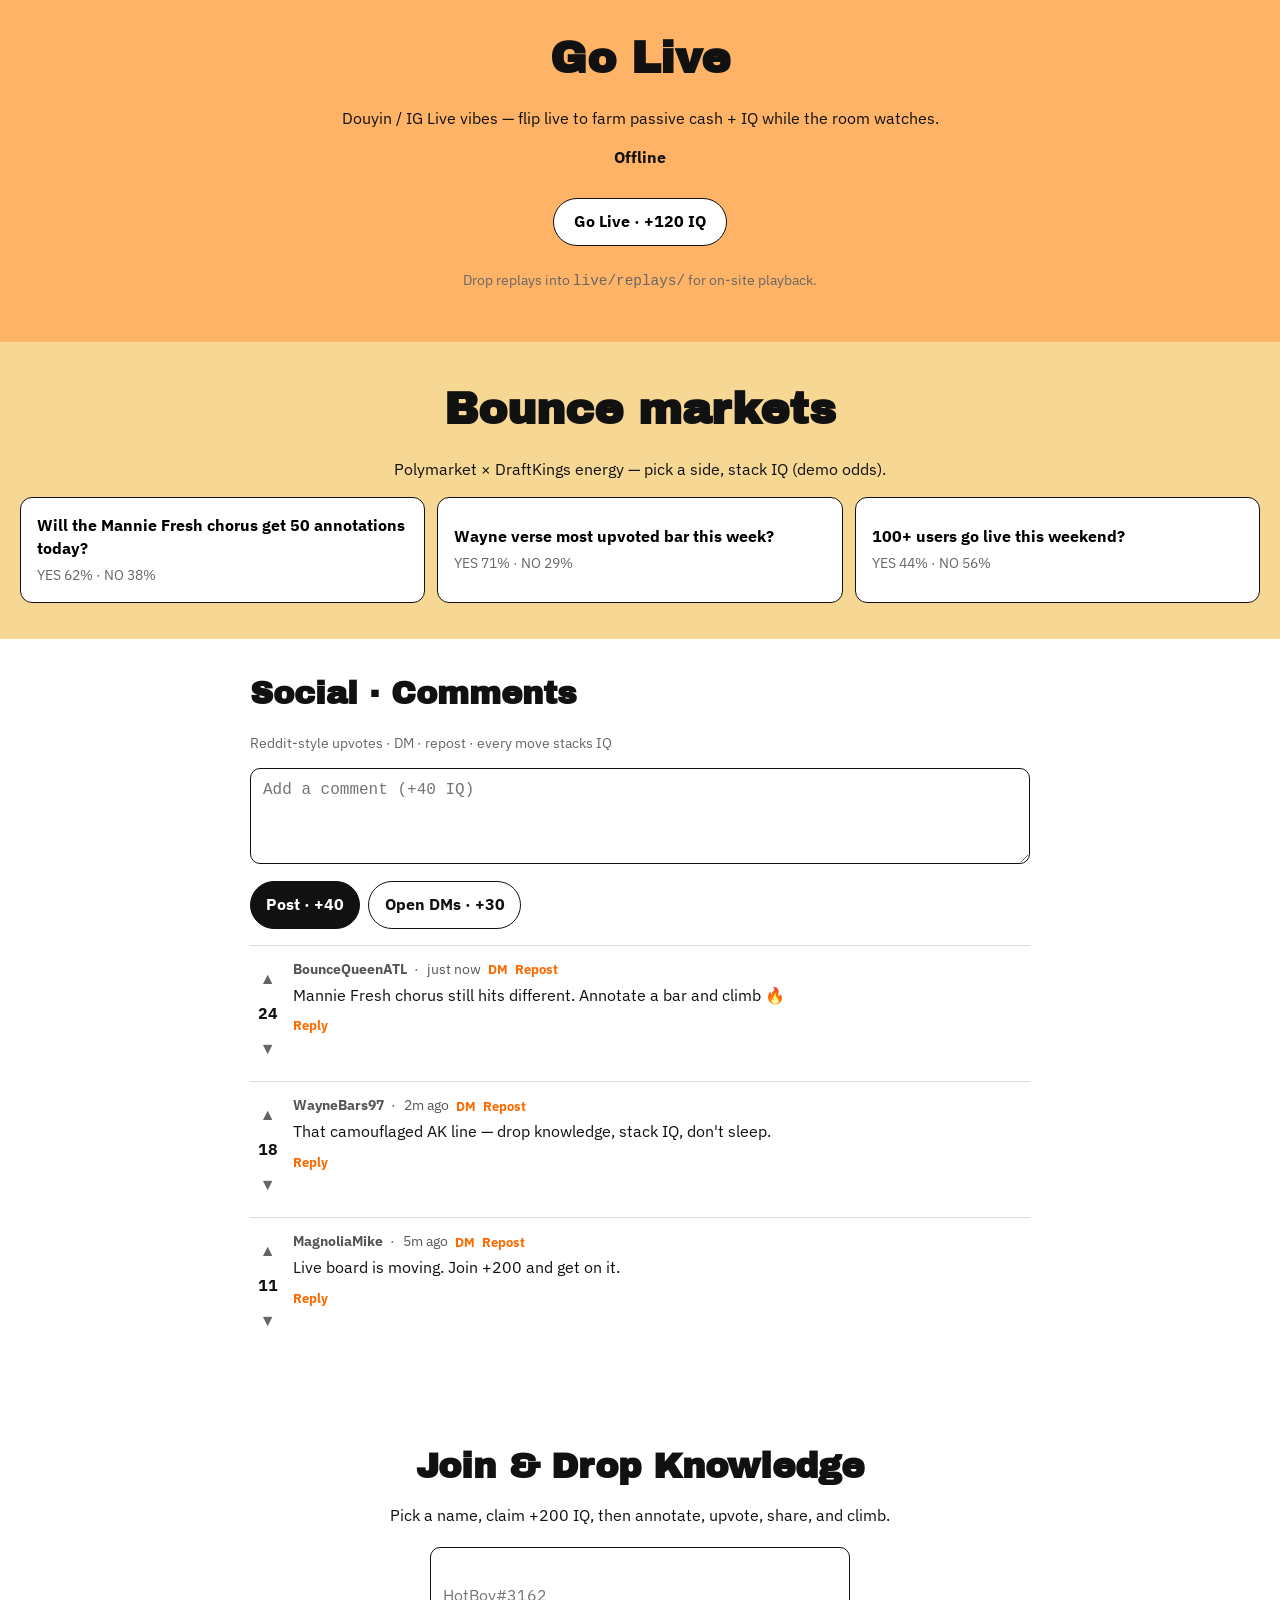
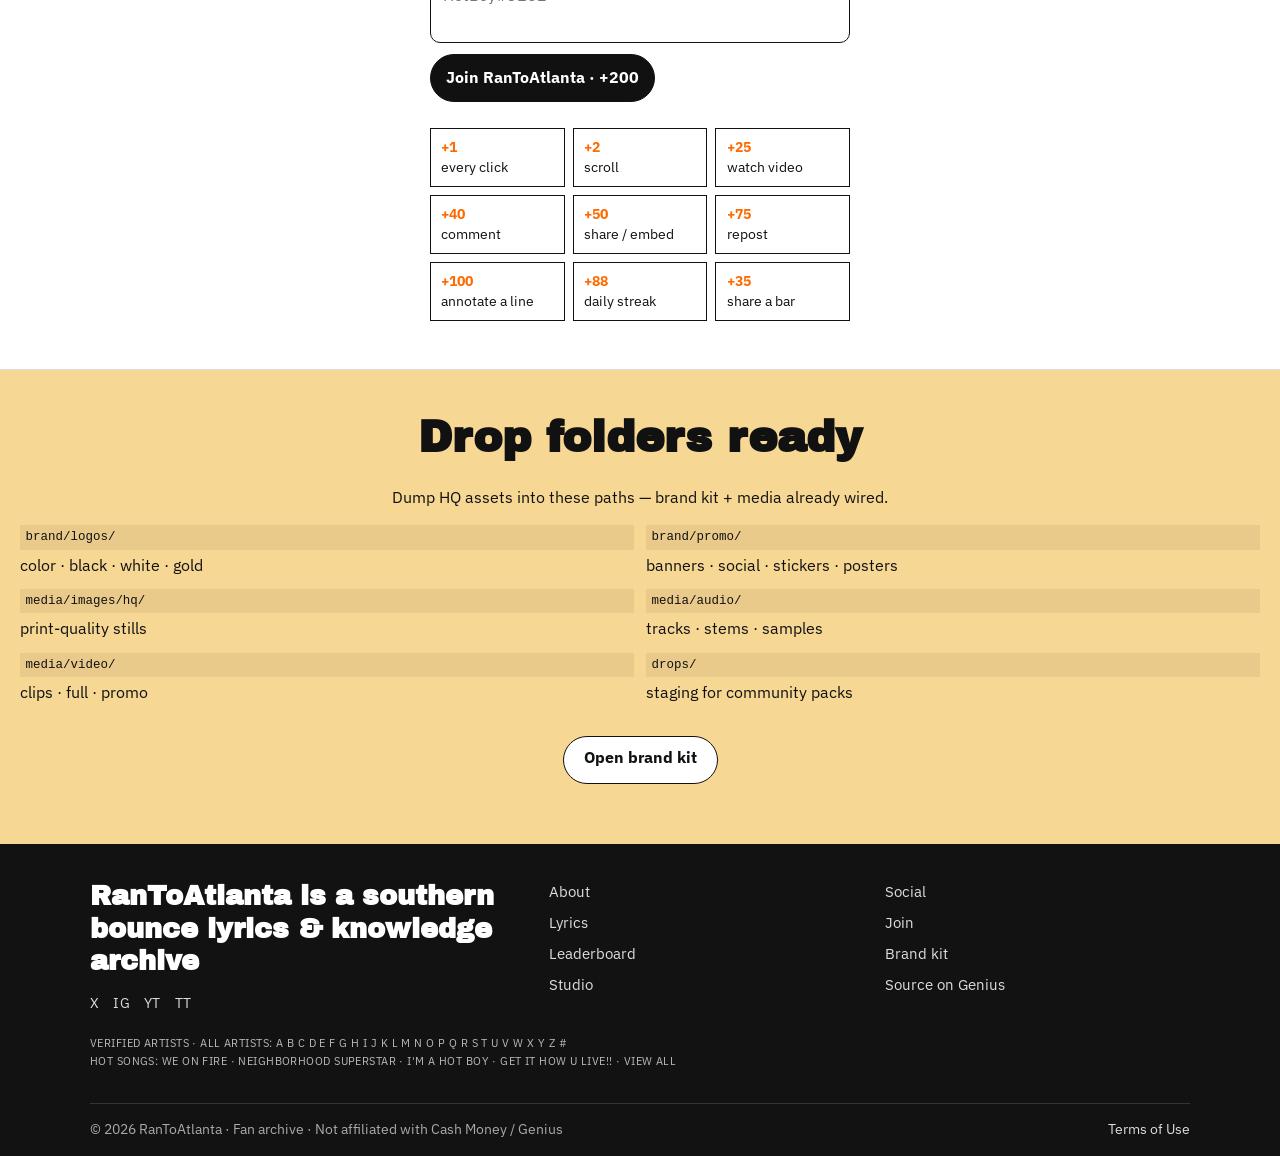
==== commit 12dbb3f3: "Add For You feed, mini-player, follows, alerts, and demo audio. Douyin-style FYP, sticky on-site pla" ====
--- a/index.html
+++ b/index.html
@@ -31,8 +31,8 @@
     <link rel="apple-touch-icon" href="brand/favicon/apple-touch-180.jpg" />
     <link rel="preconnect" href="https://fonts.googleapis.com" />
     <link rel="preconnect" href="https://fonts.gstatic.com" crossorigin />
-    <link rel="stylesheet" href="assets/css/site.css?v=5" />
-    <link rel="stylesheet" href="assets/css/mobile.css?v=5" />
+    <link rel="stylesheet" href="assets/css/site.css?v=6" />
+    <link rel="stylesheet" href="assets/css/mobile.css?v=6" />
   </head>
   <body>
     <a class="skip" href="#lyrics">Skip to lyrics</a>
@@ -46,7 +46,14 @@
         <span class="pulse" id="hud-online">200 online</span>
       </div>
       <div class="hud-right">
-        <a class="ghost hud-hide-sm" href="profile.html">Profile</a>
+        <div class="notif-wrap">
+          <button type="button" class="ghost" id="notif-btn" aria-label="Notifications">
+            Alerts
+            <span id="notif-count" hidden>0</span>
+          </button>
+          <div id="notif-panel"><ul id="notif-list"></ul></div>
+        </div>
+        <a class="ghost" href="feed.html">FYP</a>
         <a class="ghost" href="#wallet">Wallet</a>
         <a class="ghost" href="#signup">Join</a>
       </div>
@@ -69,8 +76,10 @@
         <div class="nav-links" id="nav-links">
           <a href="#lyrics">Lyrics</a>
           <a href="#studio">Studio</a>
+          <a href="feed.html">For You</a>
           <a href="#wallet">Wallet</a>
           <a href="#live">Live</a>
+          <a href="#social-follow">Follow</a>
           <a href="#markets">Markets</a>
           <a href="#board">Board</a>
           <a href="profile.html">Profile</a>
@@ -525,6 +534,13 @@
         </div>
       </section>
 
+      <section class="comments" id="social-follow">
+        <h2>Follow creators</h2>
+        <p class="muted">IG / TikTok energy — follow to fill your alerts and stack +25 IQ each.</p>
+        <div class="follow-rail" id="follow-rail"></div>
+        <p style="margin-top:1rem"><a class="ask-btn" href="feed.html">Open For You feed</a></p>
+      </section>
+
       <section class="comments" id="wallet">
         <h2>Wallet · tip · farm · spend</h2>
         <p class="muted">Cash App energy meets bounce — tip bars, subscribe, farm while live, refer friends.</p>
@@ -680,12 +696,24 @@
 
     <div id="points-toast" role="status"></div>
 
+    <div class="mini-player" id="mini-player" hidden>
+      <img id="mini-cover" src="assets/img/cover.jpg" alt="" />
+      <div class="mini-meta">
+        <strong id="mini-title">Ready to play</strong>
+        <span class="muted" style="color:#bbb;font-size:0.72rem">On-site · never leave</span>
+      </div>
+      <button type="button" id="mini-toggle" aria-label="Play pause">▶</button>
+      <button type="button" id="mini-open" aria-label="Open studio">Studio</button>
+    </div>
+
+    <div id="celebrate" aria-hidden="true"></div>
+
     <nav class="mobile-dock" aria-label="Mobile">
       <a href="#lyrics"><span class="ico">≡</span>Lyrics</a>
+      <a href="feed.html"><span class="ico">♪</span>FYP</a>
       <a href="#studio"><span class="ico">▶</span>Studio</a>
       <a href="#wallet"><span class="ico">$</span>Wallet</a>
       <a href="profile.html"><span class="ico">◆</span>You</a>
-      <a href="#live"><span class="ico">●</span>Live</a>
     </nav>
 
     <footer class="footer">
@@ -726,10 +754,11 @@
       </div>
     </footer>
 
-    <script src="assets/js/points.js?v=5"></script>
-    <script src="assets/js/wallet.js?v=5"></script>
-    <script src="assets/js/media.js?v=5"></script>
-    <script src="assets/js/site.js?v=5"></script>
+    <script src="assets/js/points.js?v=6"></script>
+    <script src="assets/js/wallet.js?v=6"></script>
+    <script src="assets/js/social.js?v=6"></script>
+    <script src="assets/js/media.js?v=6"></script>
+    <script src="assets/js/site.js?v=6"></script>
     <script>
       document.querySelectorAll("[data-market]").forEach((el) => {
         el.addEventListener("click", () => {
--- a/assets/css/site.css
+++ b/assets/css/site.css
@@ -1642,6 +1642,217 @@
   }
 }
 
+/* Mini player + social + celebrate */
+.mini-player {
+  position: fixed;
+  left: 0.75rem;
+  right: 0.75rem;
+  bottom: calc(72px + env(safe-area-inset-bottom, 0px));
+  z-index: 47;
+  display: flex;
+  align-items: center;
+  gap: 0.65rem;
+  padding: 0.45rem 0.65rem;
+  background: rgba(17, 17, 17, 0.94);
+  color: #fff;
+  border: 1px solid rgba(255, 138, 31, 0.55);
+  border-radius: 14px;
+  box-shadow: 0 12px 30px rgba(0, 0, 0, 0.35);
+}
+
+.mini-player[hidden] {
+  display: none !important;
+}
+
+.mini-player img {
+  width: 42px;
+  height: 42px;
+  border-radius: 6px;
+  object-fit: cover;
+}
+
+.mini-player .mini-meta {
+  flex: 1;
+  min-width: 0;
+}
+
+.mini-player .mini-meta strong {
+  display: block;
+  font-size: 0.85rem;
+  white-space: nowrap;
+  overflow: hidden;
+  text-overflow: ellipsis;
+}
+
+.mini-player button,
+.mini-player a {
+  border: 0;
+  background: var(--rta-ember);
+  color: #fff;
+  border-radius: 999px;
+  min-width: 40px;
+  min-height: 40px;
+  font-weight: 800;
+  cursor: pointer;
+  text-decoration: none;
+  display: grid;
+  place-items: center;
+  padding: 0 0.7rem;
+}
+
+body.has-mini {
+  padding-bottom: calc(72px + 64px + env(safe-area-inset-bottom, 0px));
+}
+
+.follow-rail {
+  display: grid;
+  gap: 0.55rem;
+}
+
+.follow-card {
+  display: grid;
+  grid-template-columns: 40px 1fr auto;
+  gap: 0.55rem;
+  align-items: center;
+  border: 1px solid #ddd;
+  border-radius: 12px;
+  padding: 0.55rem;
+}
+
+.follow-card .avatar {
+  width: 40px;
+  height: 40px;
+  border-radius: 50%;
+  background: linear-gradient(135deg, var(--rta-ember), var(--rta-gold));
+  display: grid;
+  place-items: center;
+  font-weight: 800;
+}
+
+.follow-card span {
+  display: block;
+  font-size: 0.75rem;
+  color: var(--rta-muted);
+}
+
+.follow-card button {
+  border: 1px solid #111;
+  background: #111;
+  color: #fff;
+  border-radius: 999px;
+  padding: 0.4rem 0.7rem;
+  font-size: 0.75rem;
+  font-weight: 700;
+  cursor: pointer;
+  min-height: 36px;
+}
+
+.follow-card button.on {
+  background: #fff;
+  color: #111;
+}
+
+.notif-wrap {
+  position: relative;
+}
+
+.notif-wrap button {
+  position: relative;
+}
+
+#notif-count {
+  position: absolute;
+  top: -4px;
+  right: -4px;
+  background: var(--rta-ember);
+  color: #fff;
+  border-radius: 999px;
+  font-size: 0.65rem;
+  font-weight: 800;
+  min-width: 16px;
+  height: 16px;
+  display: grid;
+  place-items: center;
+}
+
+#notif-panel {
+  display: none;
+  position: absolute;
+  right: 0;
+  top: calc(100% + 0.4rem);
+  width: min(300px, 80vw);
+  background: #fff;
+  color: #111;
+  border: 1px solid #ddd;
+  border-radius: 12px;
+  box-shadow: 0 16px 40px rgba(0, 0, 0, 0.2);
+  z-index: 60;
+  max-height: 280px;
+  overflow: auto;
+}
+
+#notif-panel.open {
+  display: block;
+}
+
+#notif-panel ul {
+  list-style: none;
+  margin: 0;
+  padding: 0.35rem;
+}
+
+#notif-panel li {
+  padding: 0.55rem;
+  border-bottom: 1px solid #f0f0f0;
+  font-size: 0.82rem;
+}
+
+#notif-panel li.unread {
+  background: #fff7e8;
+}
+
+#celebrate {
+  pointer-events: none;
+  position: fixed;
+  inset: 0;
+  z-index: 80;
+  overflow: hidden;
+  opacity: 0;
+}
+
+#celebrate.show {
+  opacity: 1;
+}
+
+#celebrate i {
+  position: absolute;
+  top: -10%;
+  font-style: normal;
+  font-size: 1.4rem;
+  animation: fall 1.4s linear forwards;
+  color: var(--rta-gold);
+}
+
+@keyframes fall {
+  to {
+    transform: translateY(110vh) rotate(240deg);
+    opacity: 0.2;
+  }
+}
+
+@media (min-width: 900px) {
+  .mini-player {
+    left: auto;
+    right: 1rem;
+    bottom: 1rem;
+    width: min(380px, 40vw);
+  }
+
+  body.has-mini {
+    padding-bottom: 0;
+  }
+}
+
 @keyframes bump {
   50% {
     transform: scale(1.12);
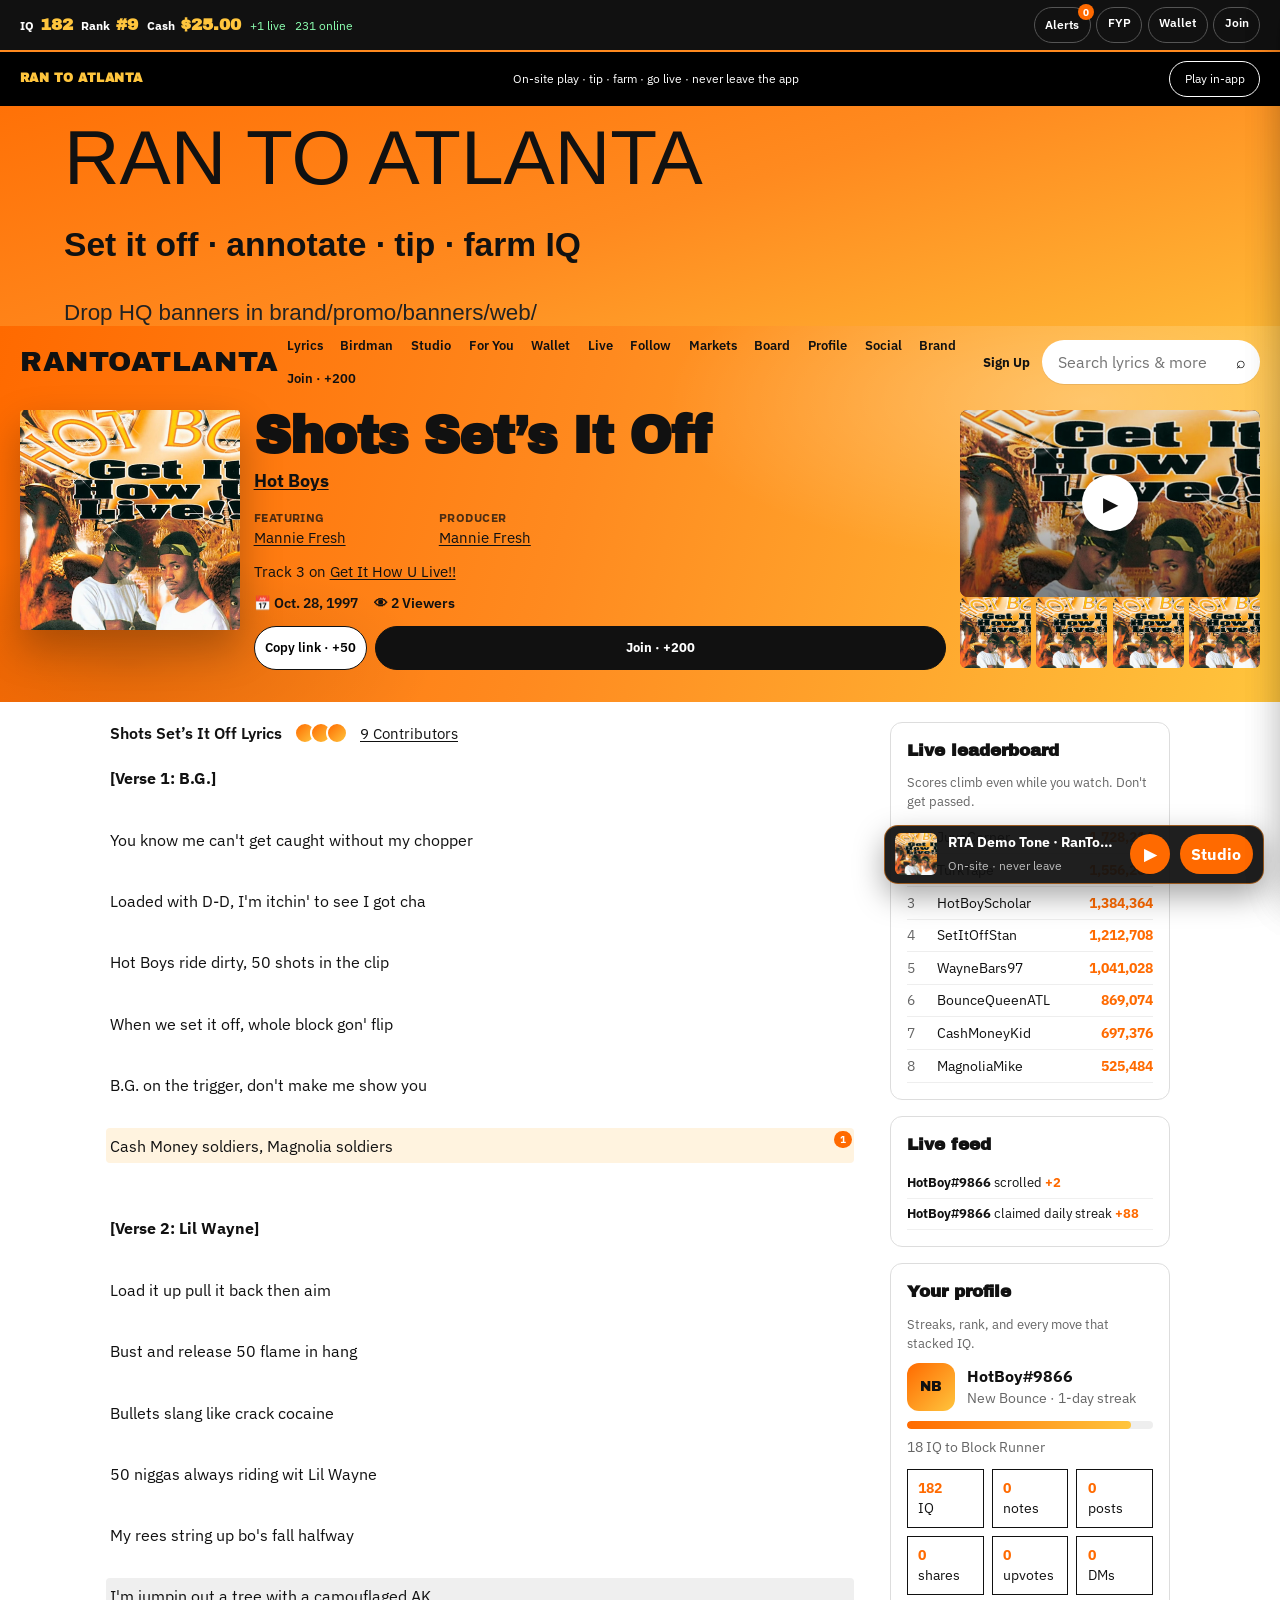
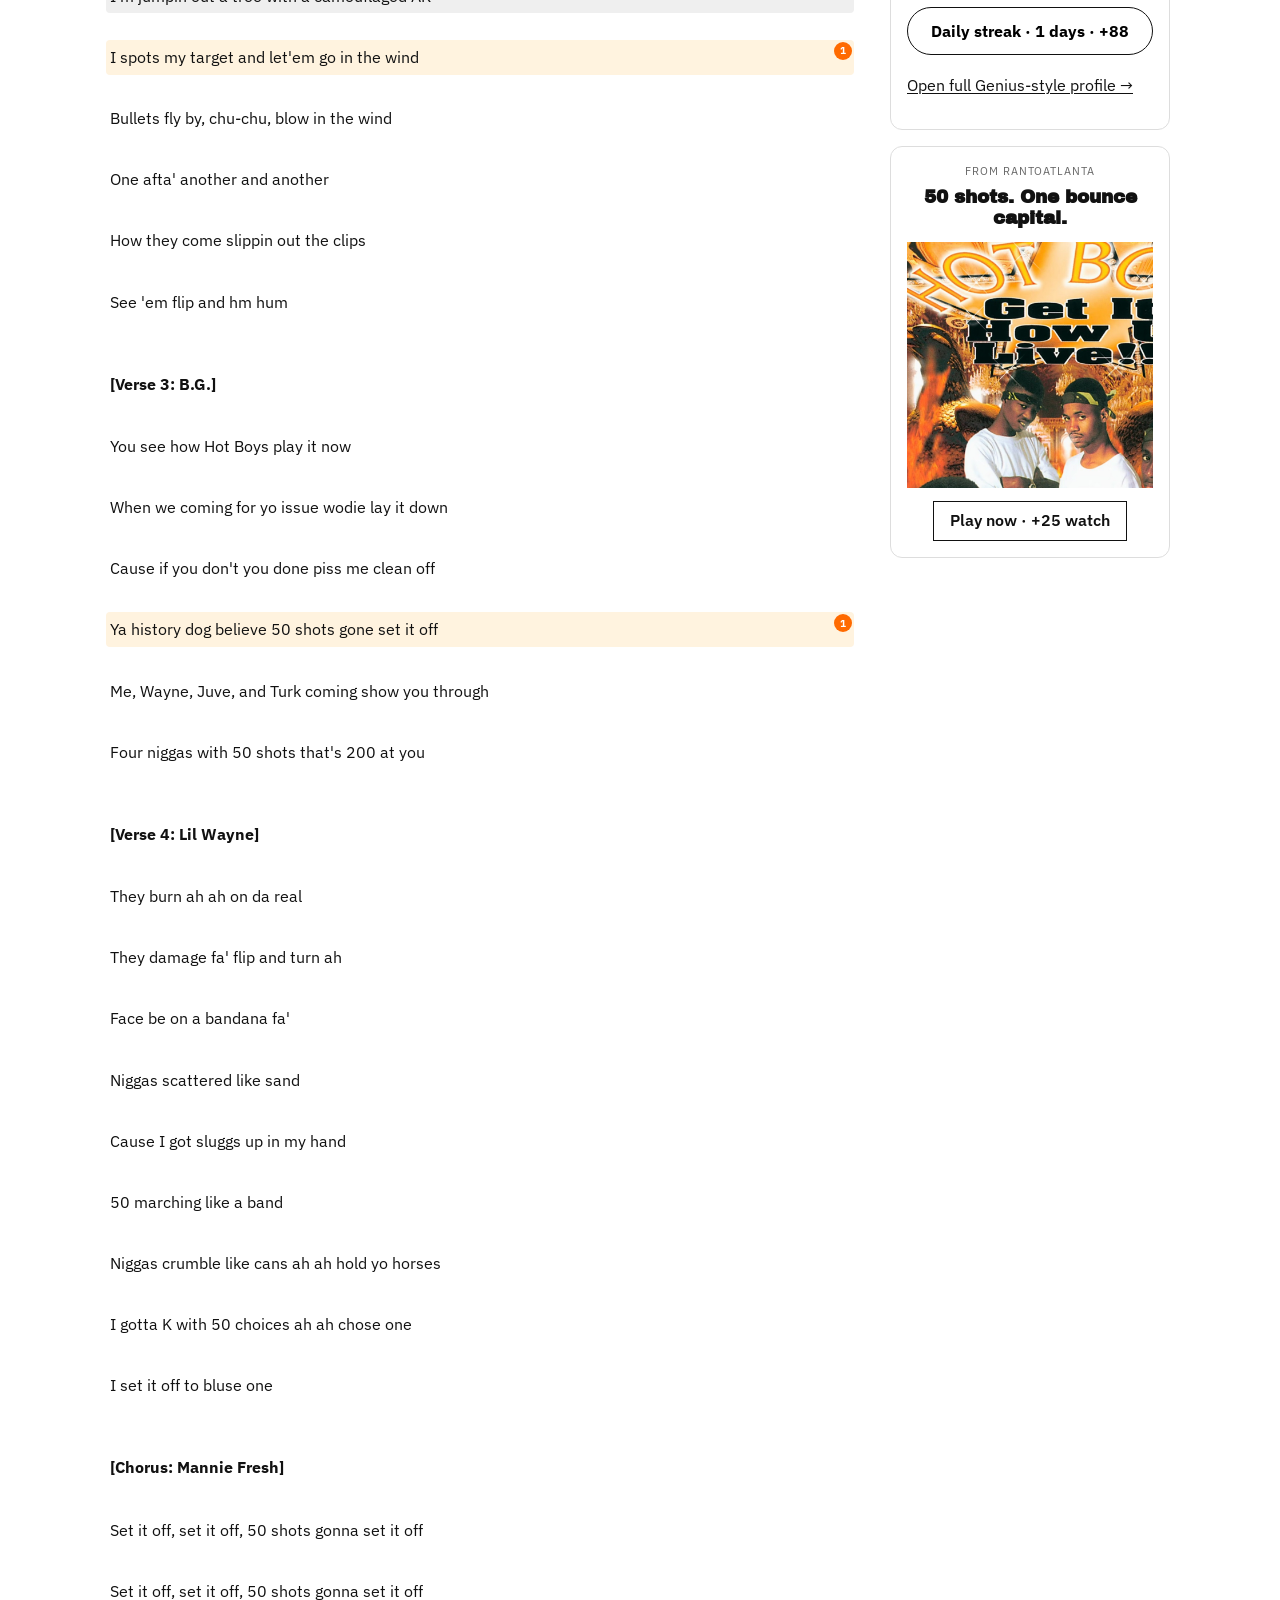
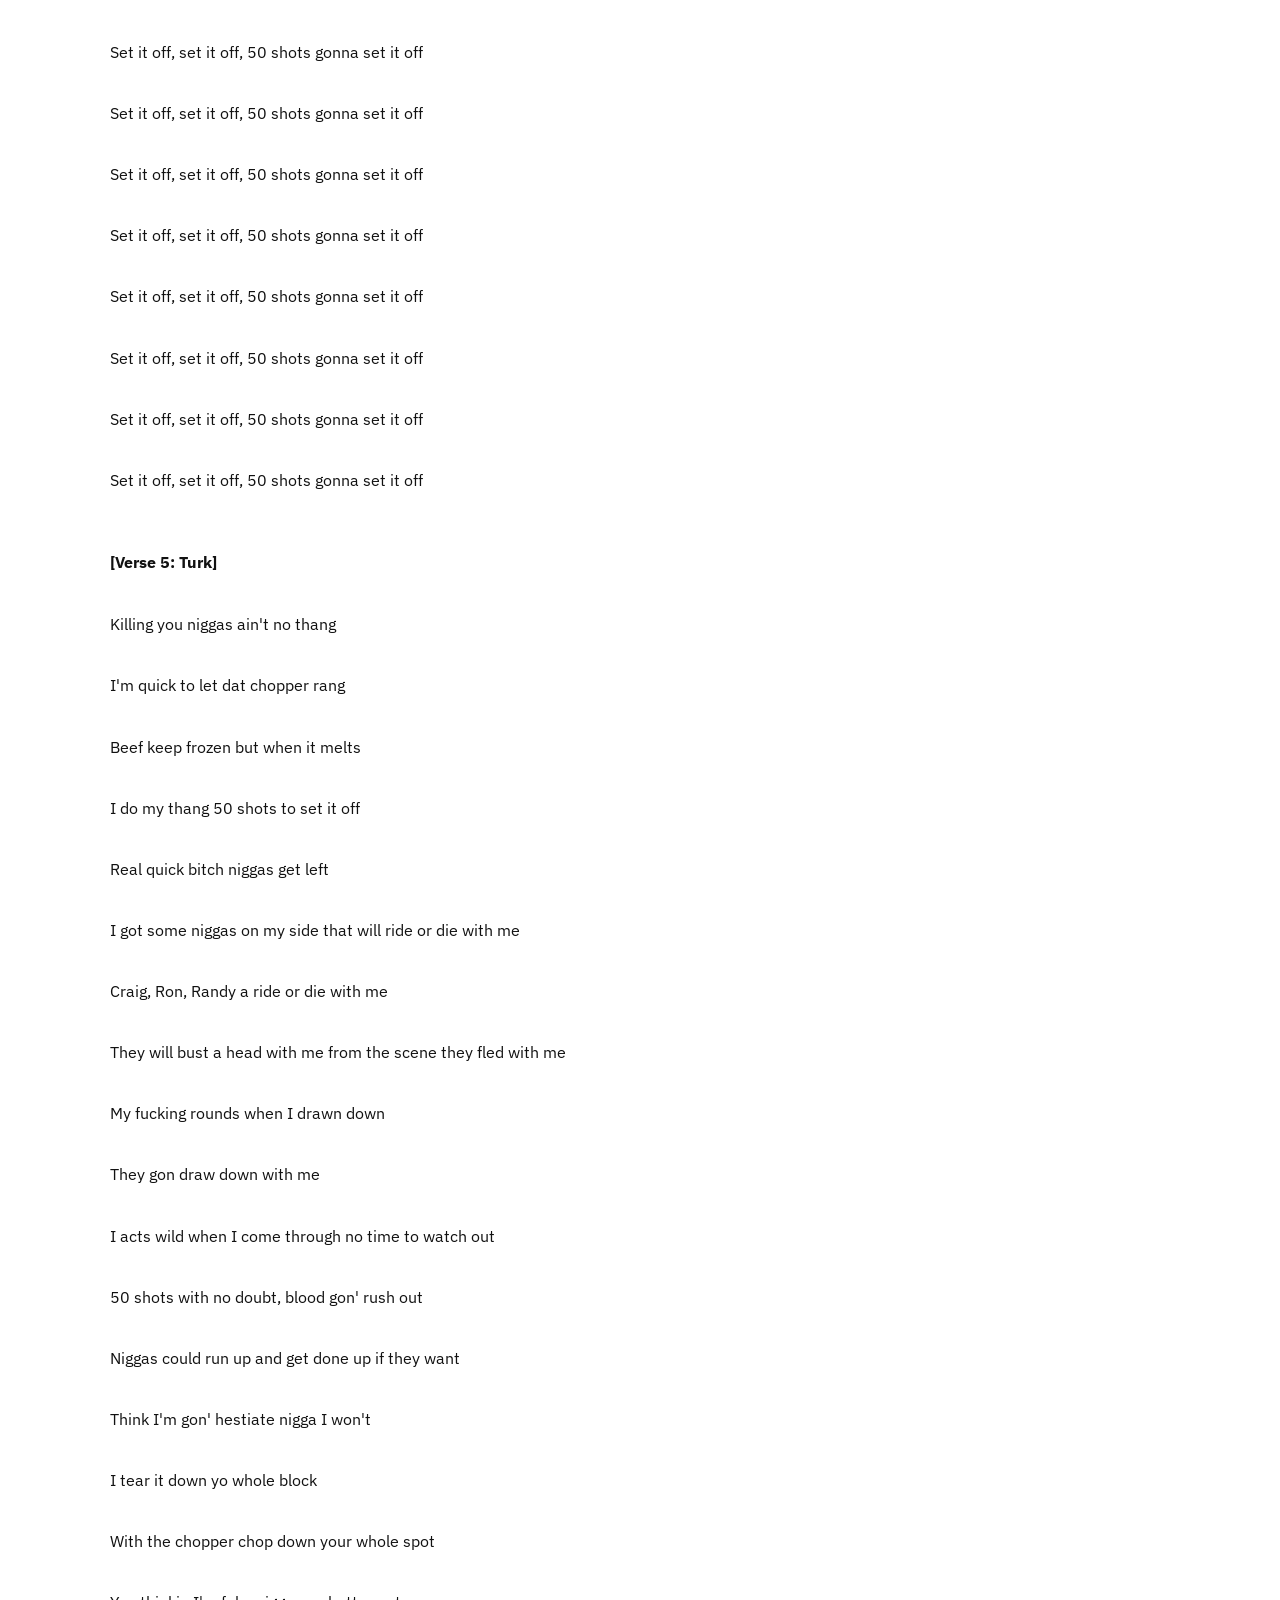
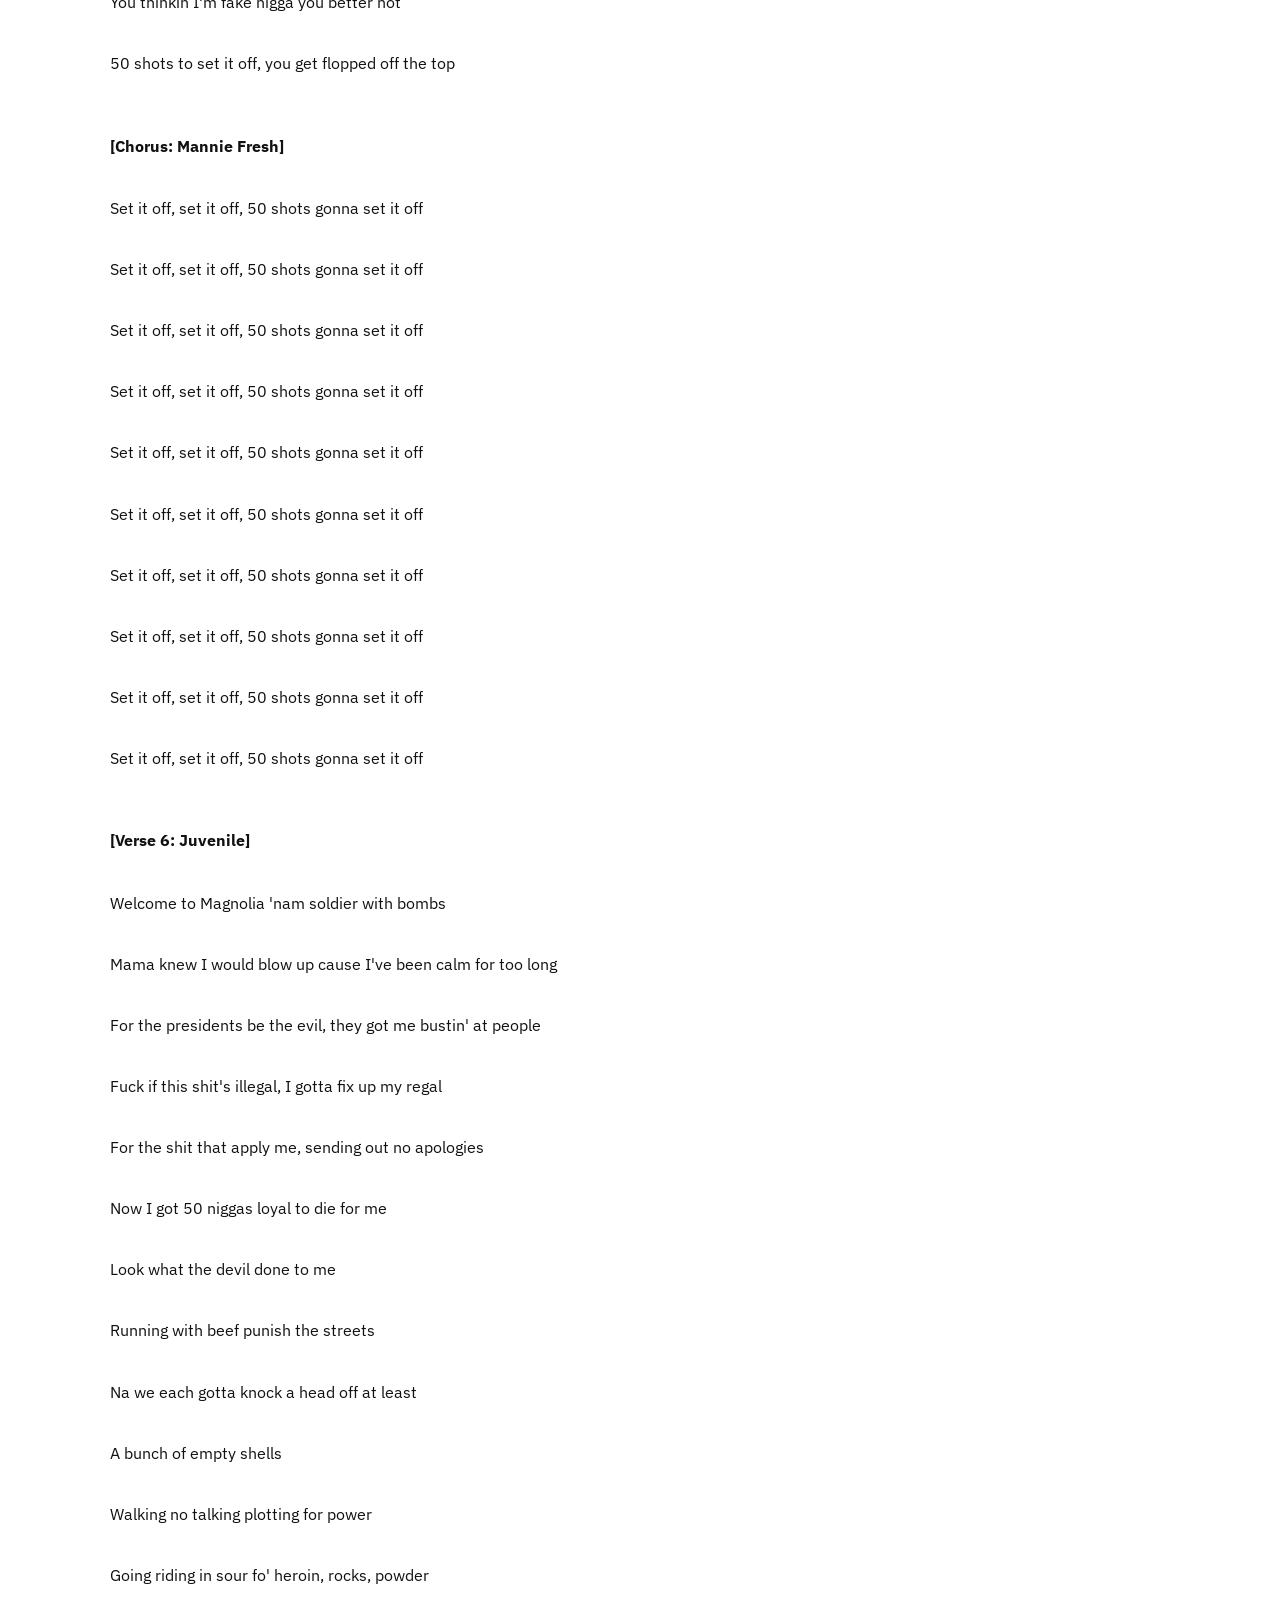
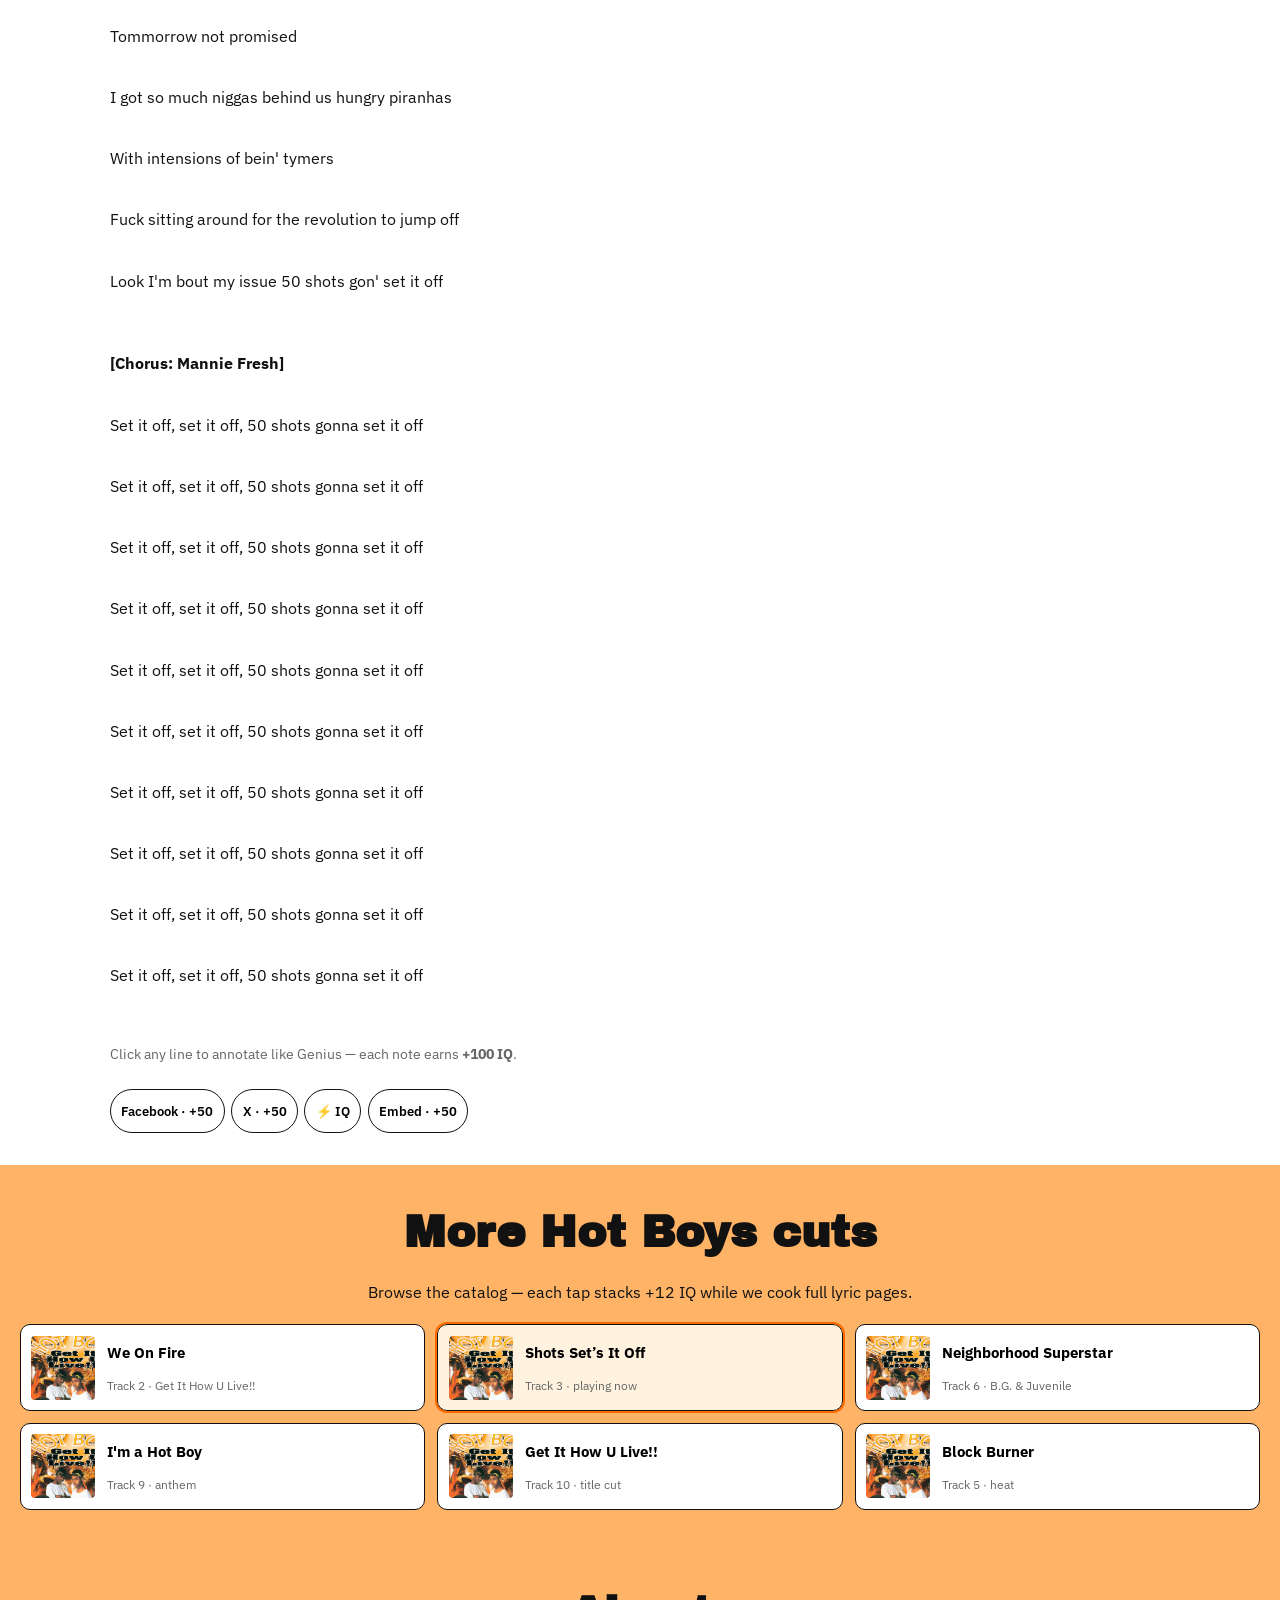
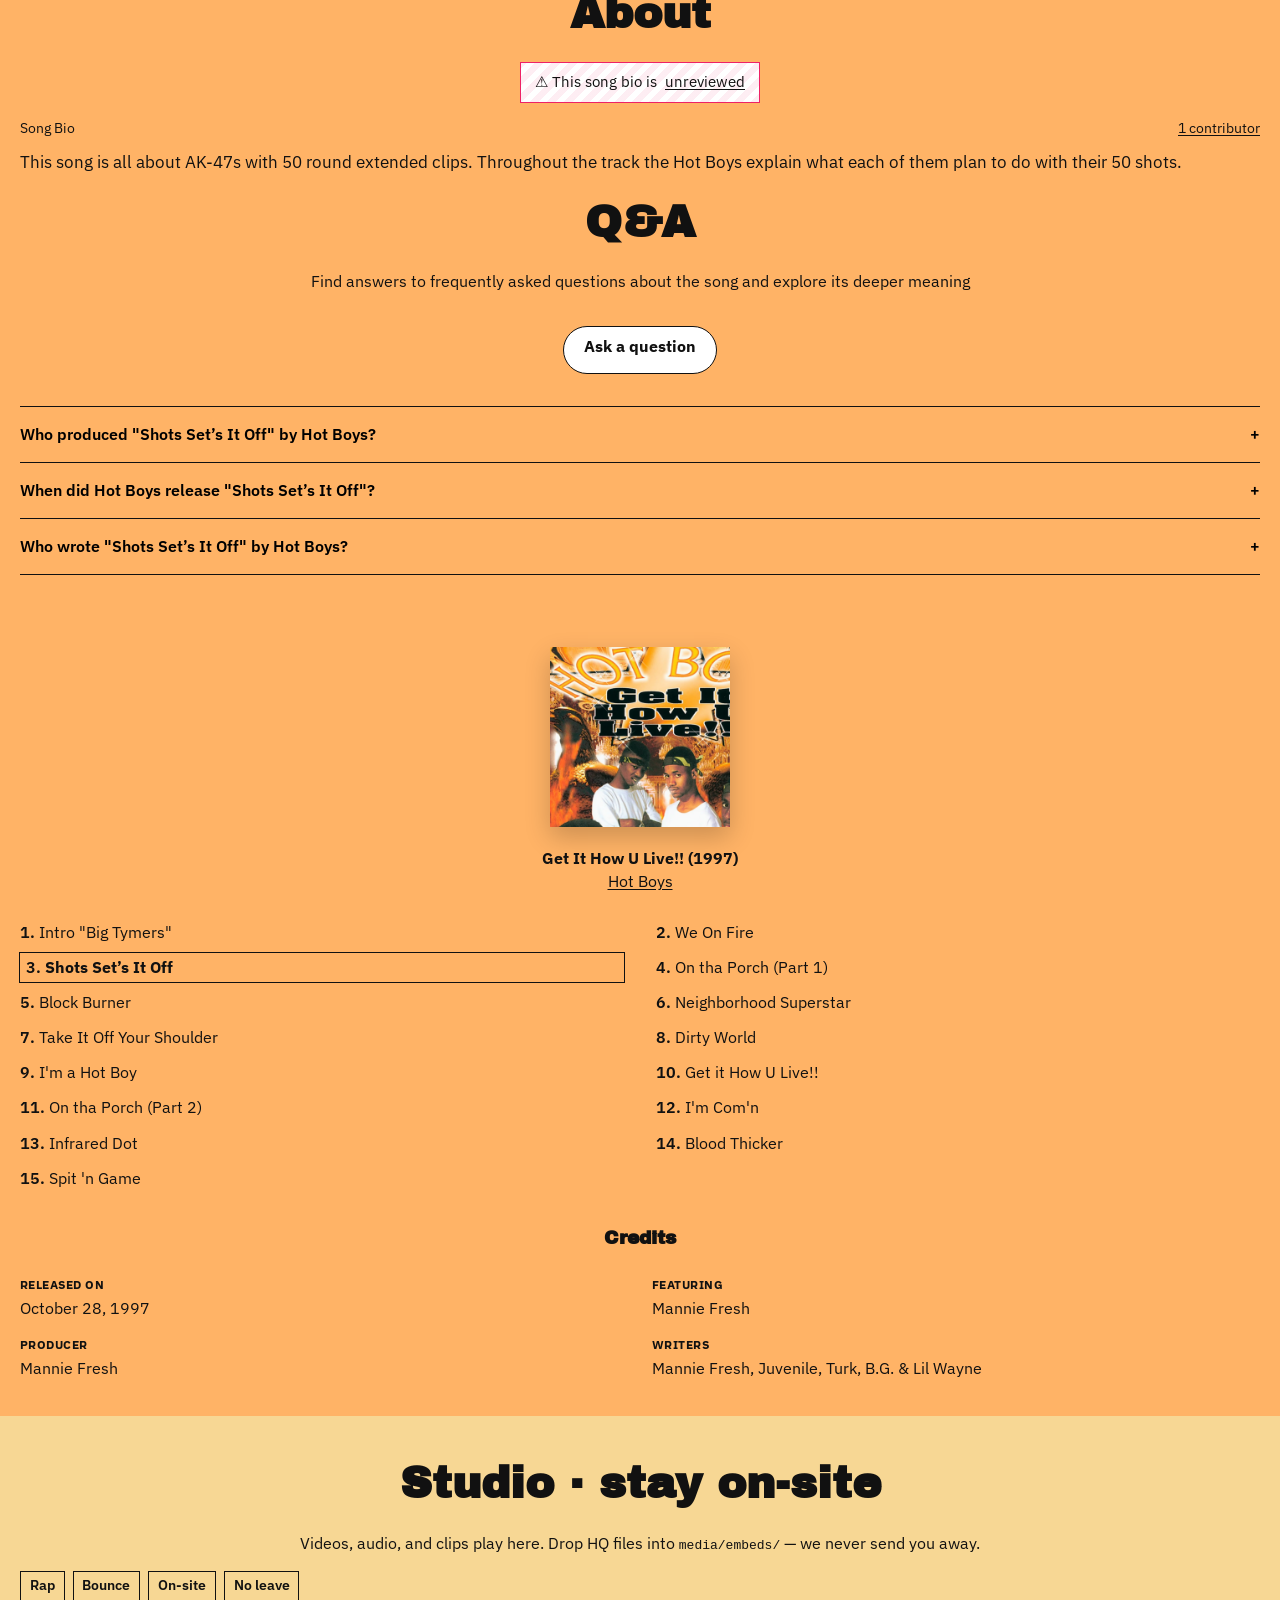
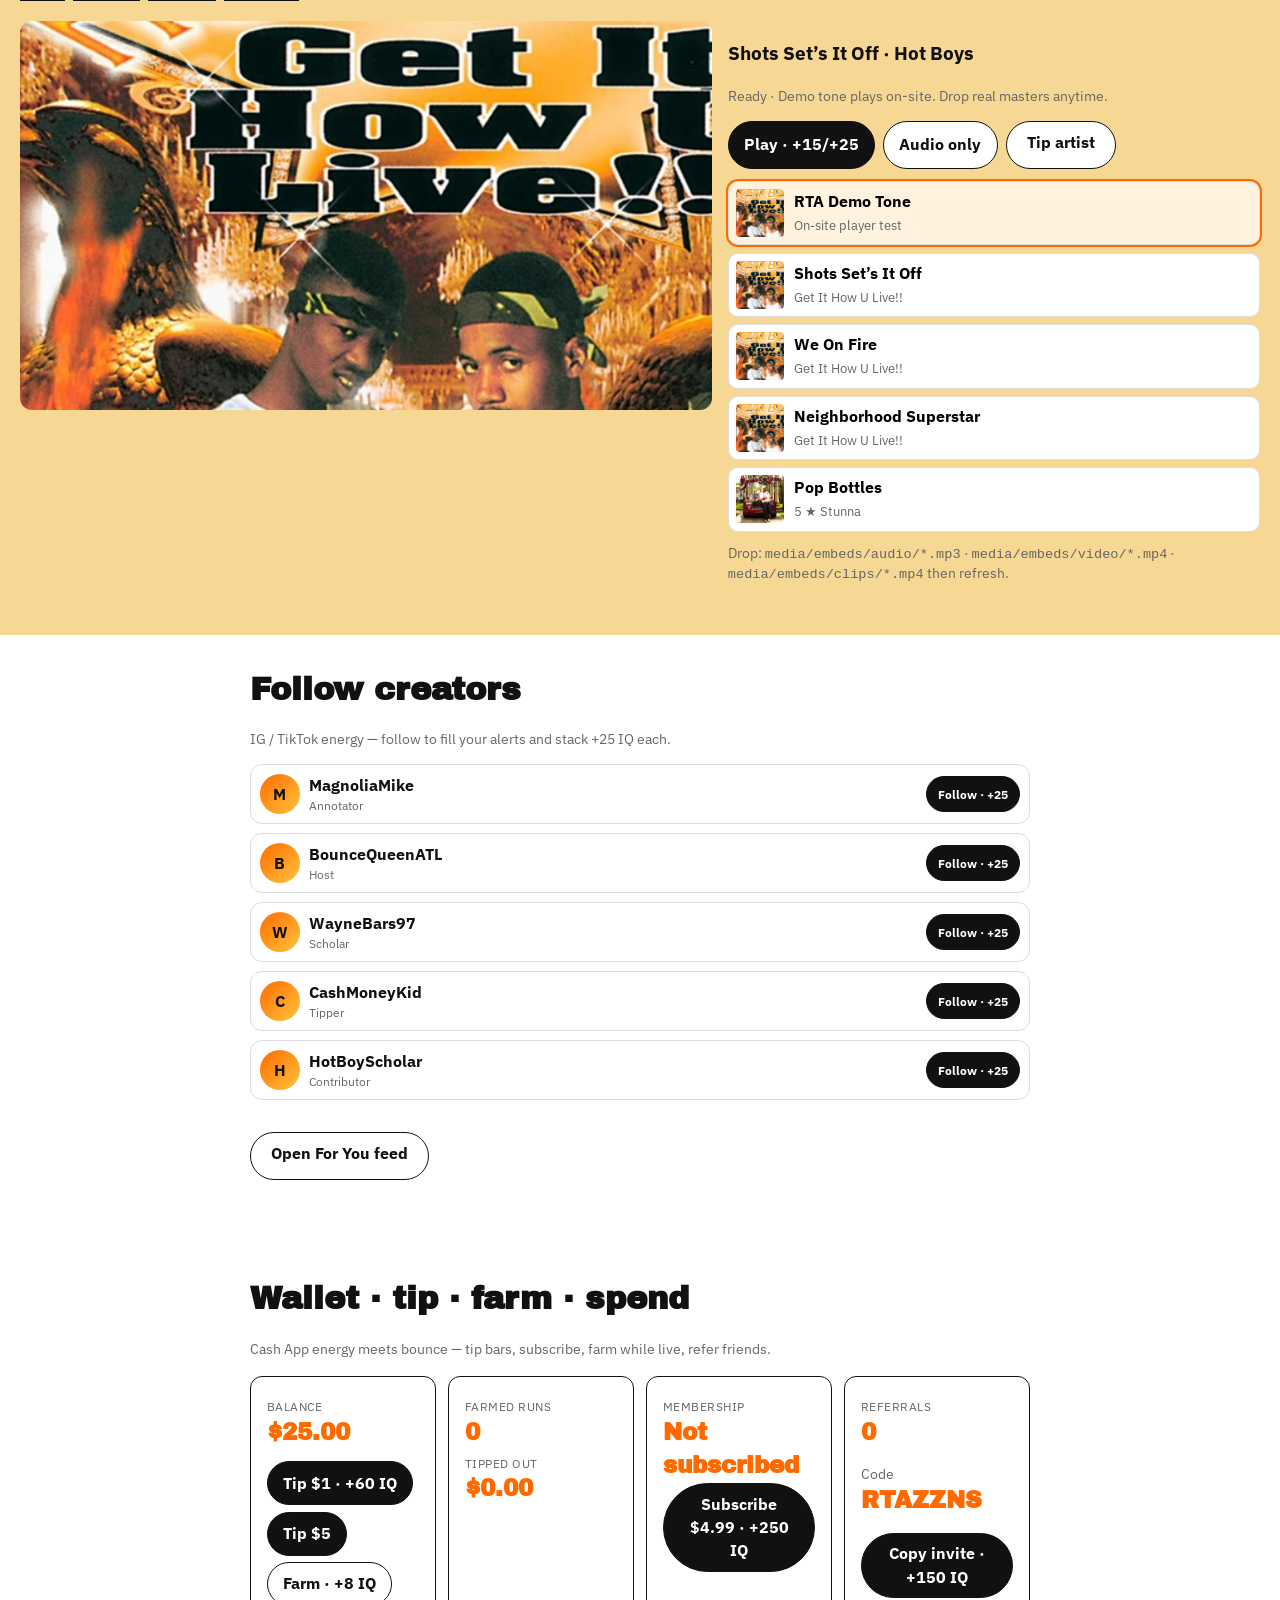
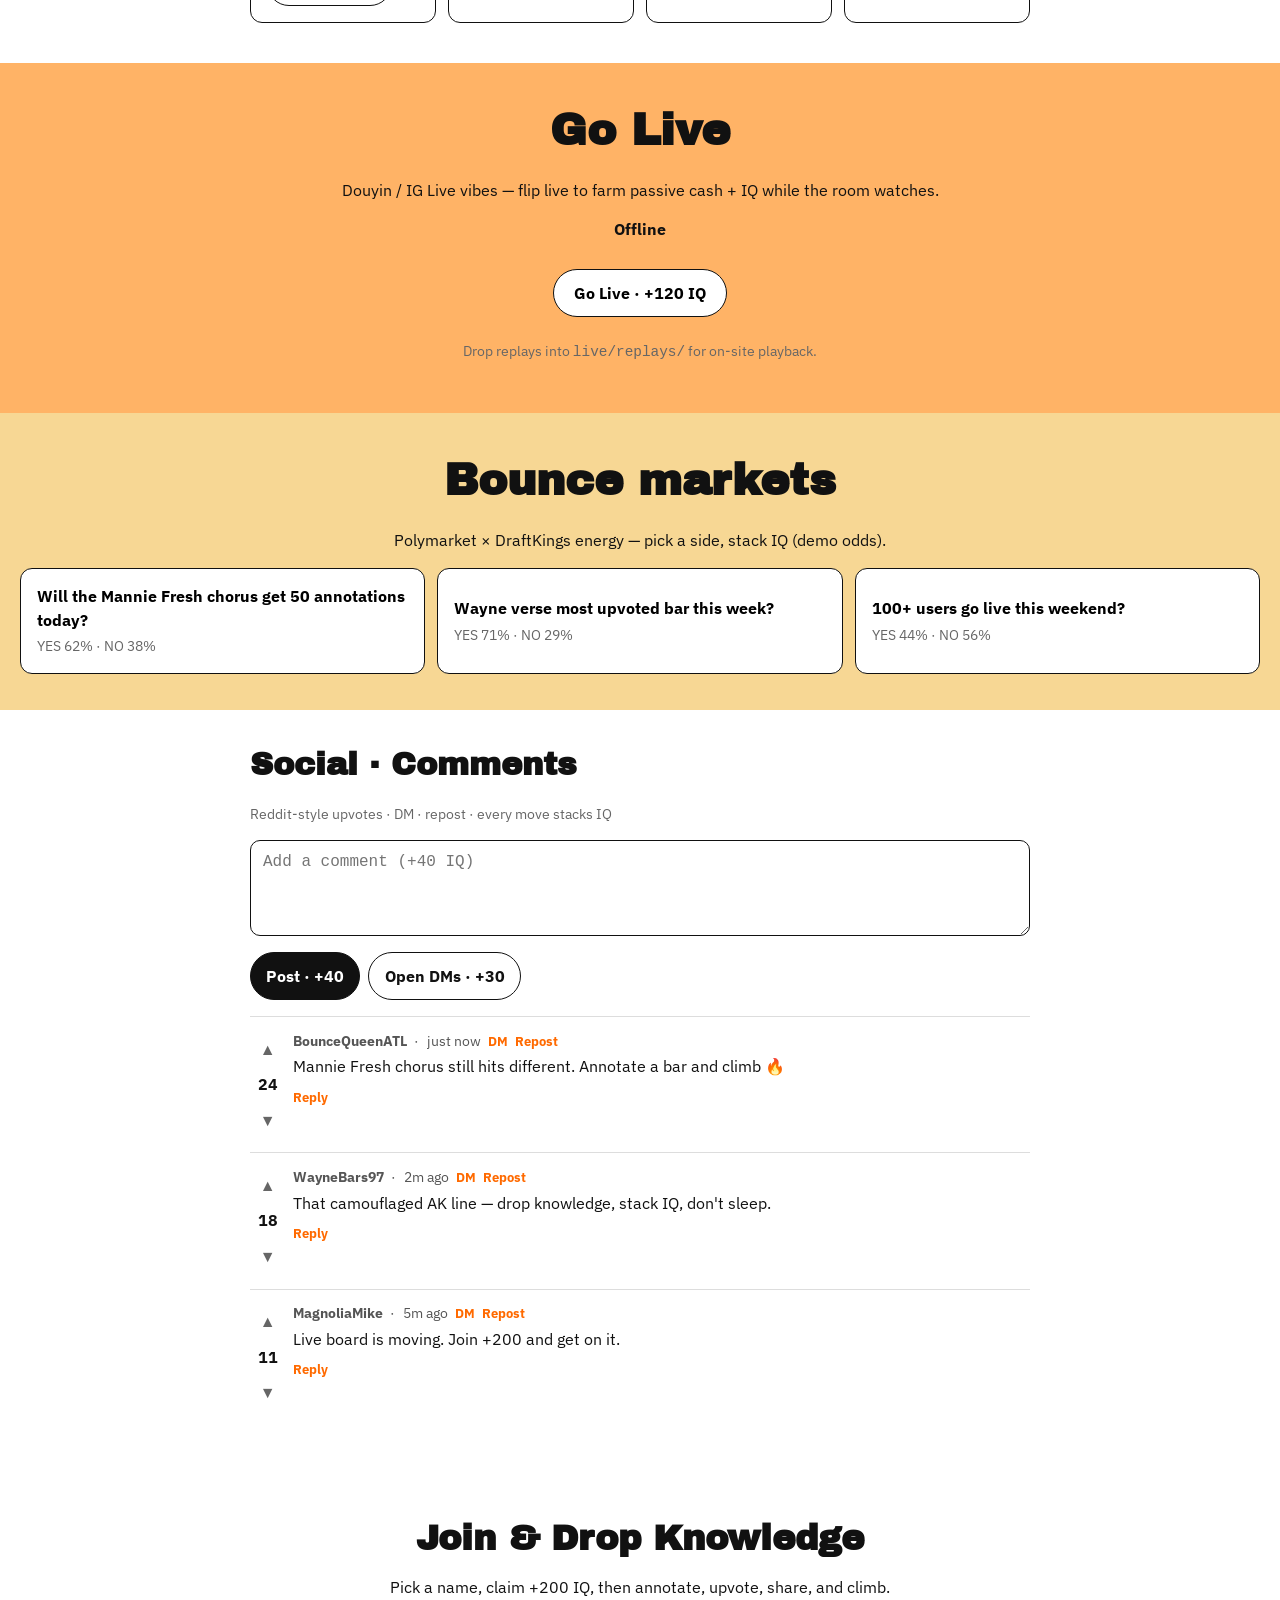
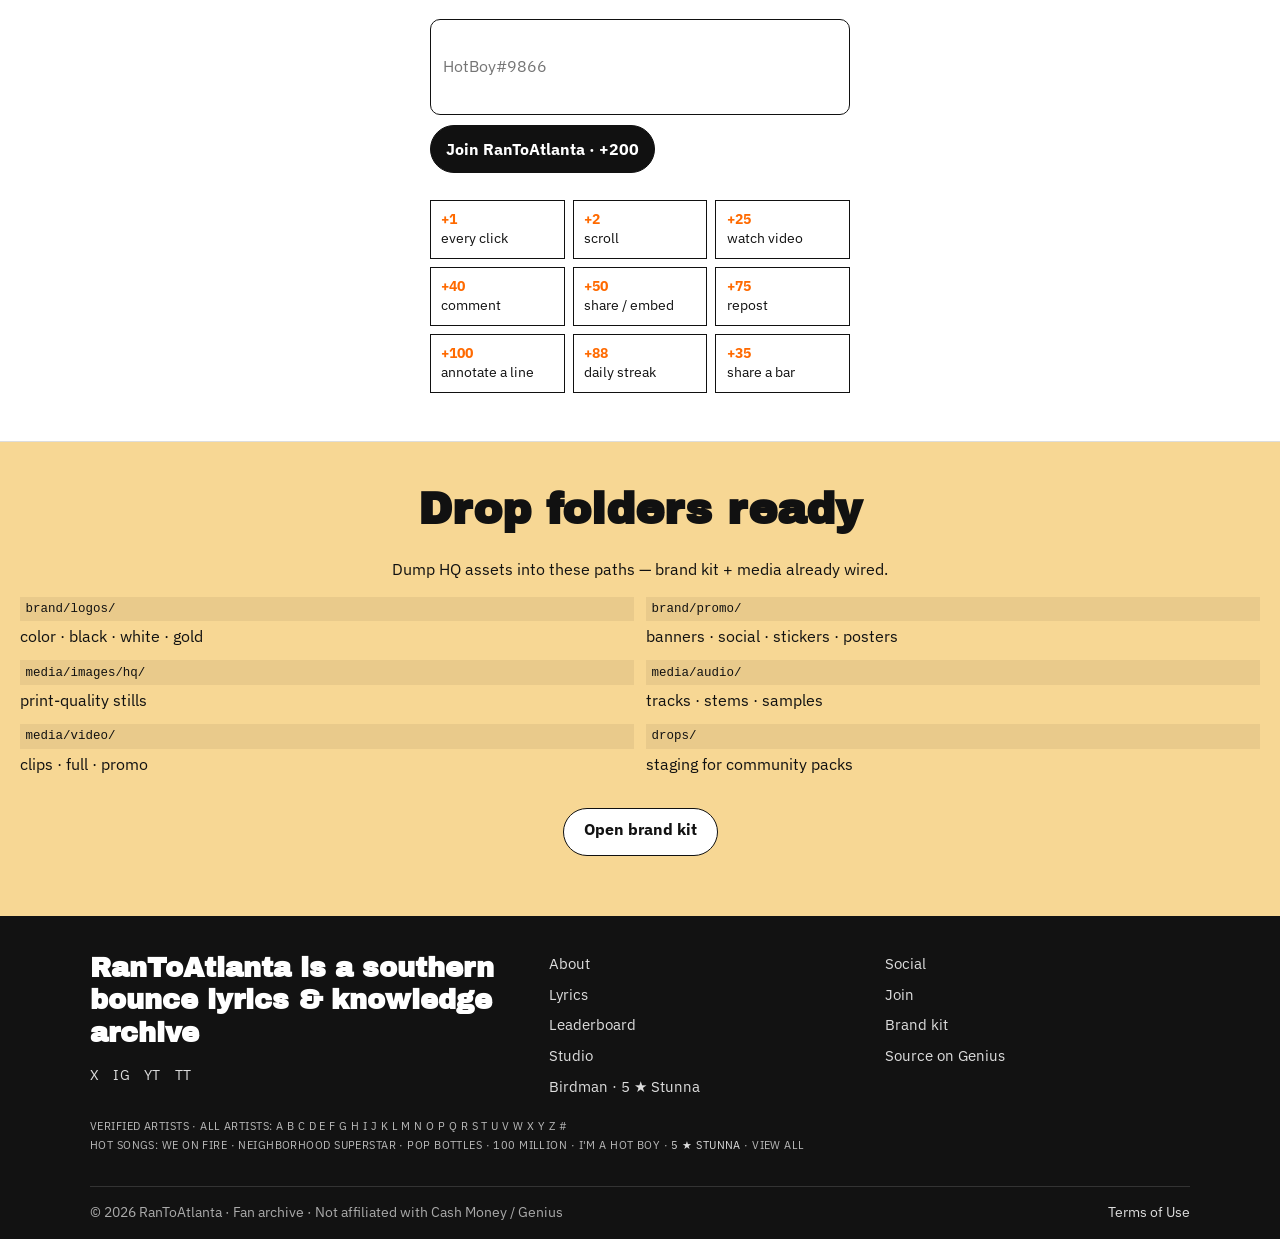
==== commit 762e3e46: "Add Birdman 5 ★ Stunna Genius-style album page with tracklist and credits. Co-authored-by: Cursor <c" ====
--- a/index.html
+++ b/index.html
@@ -75,6 +75,7 @@
         </button>
         <div class="nav-links" id="nav-links">
           <a href="#lyrics">Lyrics</a>
+          <a href="birdman-5-star-stunna.html">Birdman</a>
           <a href="#studio">Studio</a>
           <a href="feed.html">For You</a>
           <a href="#wallet">Wallet</a>
@@ -732,6 +733,7 @@
           <a href="#lyrics">Lyrics</a>
           <a href="#board">Leaderboard</a>
           <a href="#studio">Studio</a>
+          <a href="birdman-5-star-stunna.html">Birdman · 5 ★ Stunna</a>
         </div>
         <div class="footer-col">
           <a href="#comments">Social</a>
@@ -745,8 +747,8 @@
       <div class="artist-index">
         Verified Artists · All Artists: A B C D E F G H I J K L M N O P Q R S T U V W X Y Z #
         <br />
-        Hot Songs: We On Fire · Neighborhood Superstar · I'm a Hot Boy · Get It How U Live!! · View
-        All
+        Hot Songs: We On Fire · Neighborhood Superstar · Pop Bottles · 100 Million · I'm a Hot Boy ·
+        <a href="birdman-5-star-stunna.html">5 ★ Stunna</a> · View All
       </div>
       <div class="footer-bottom">
         <span>© 2026 RanToAtlanta · Fan archive · Not affiliated with Cash Money / Genius</span>
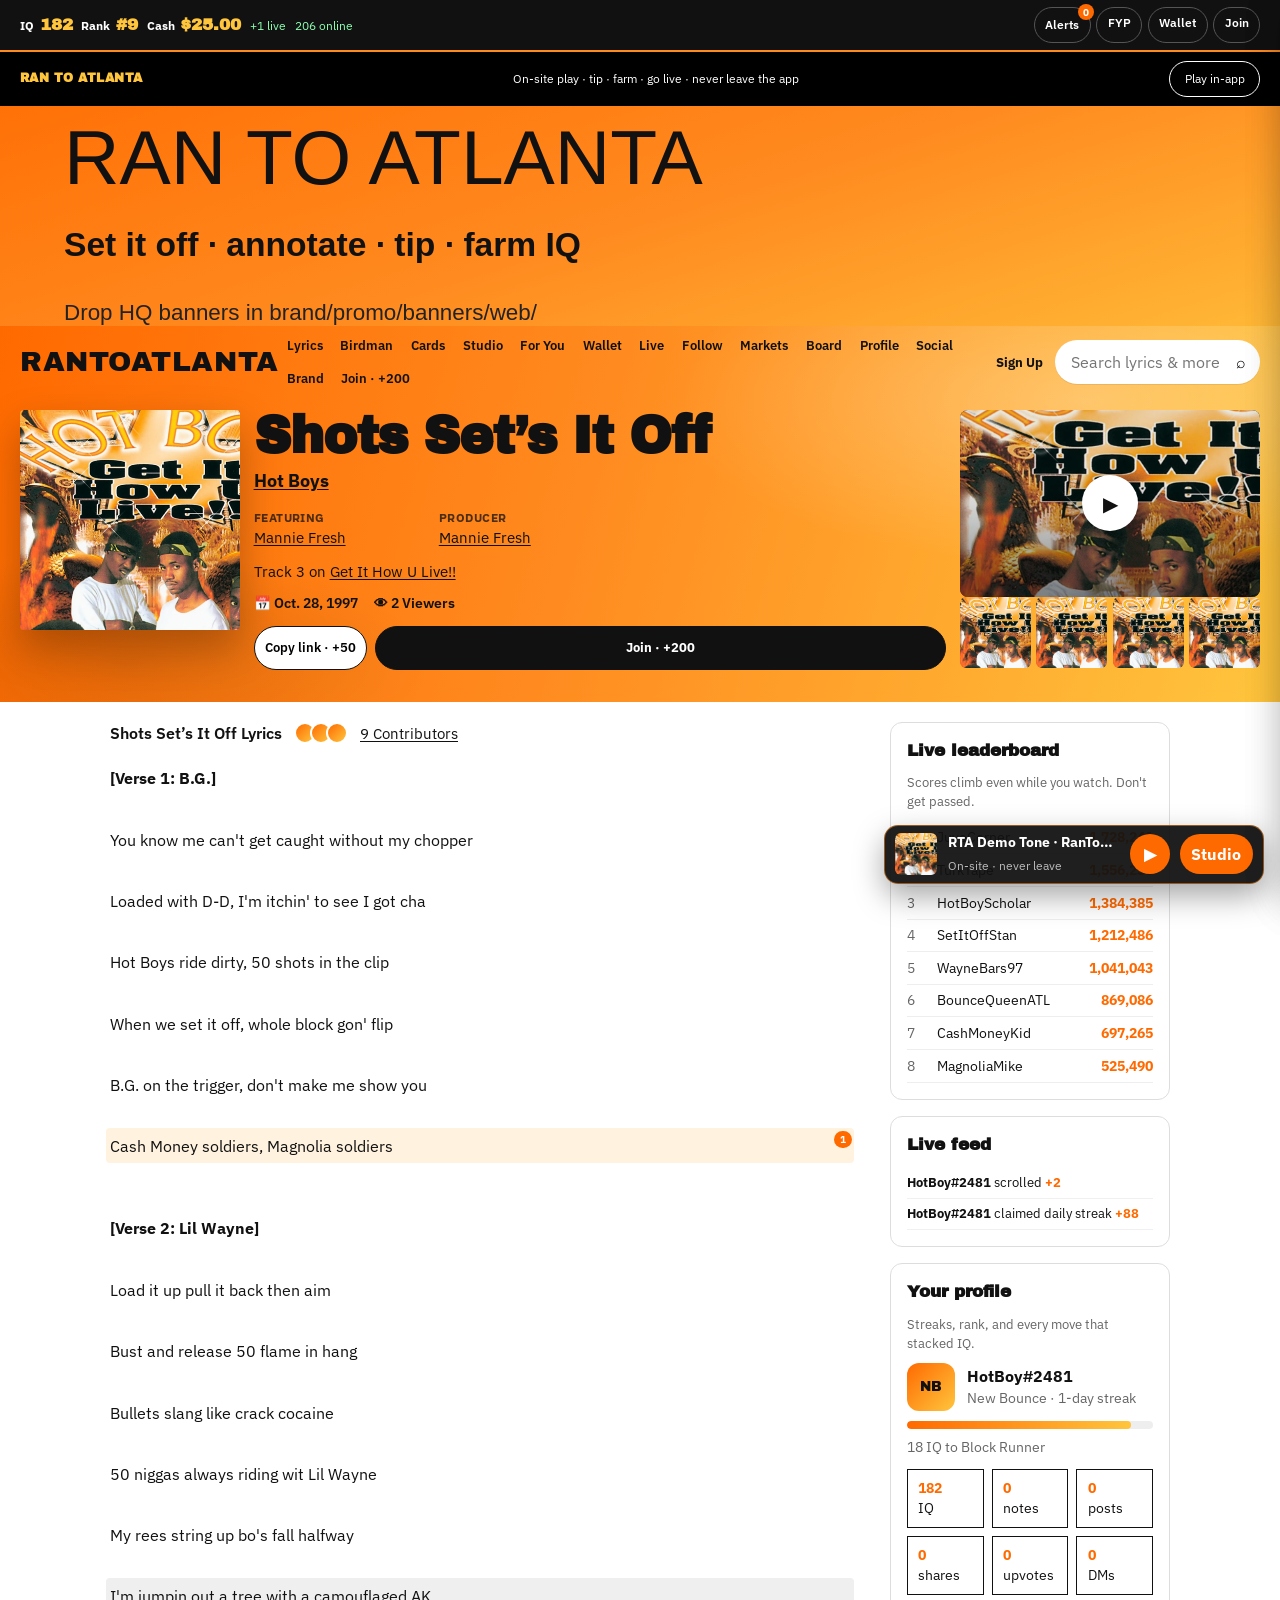
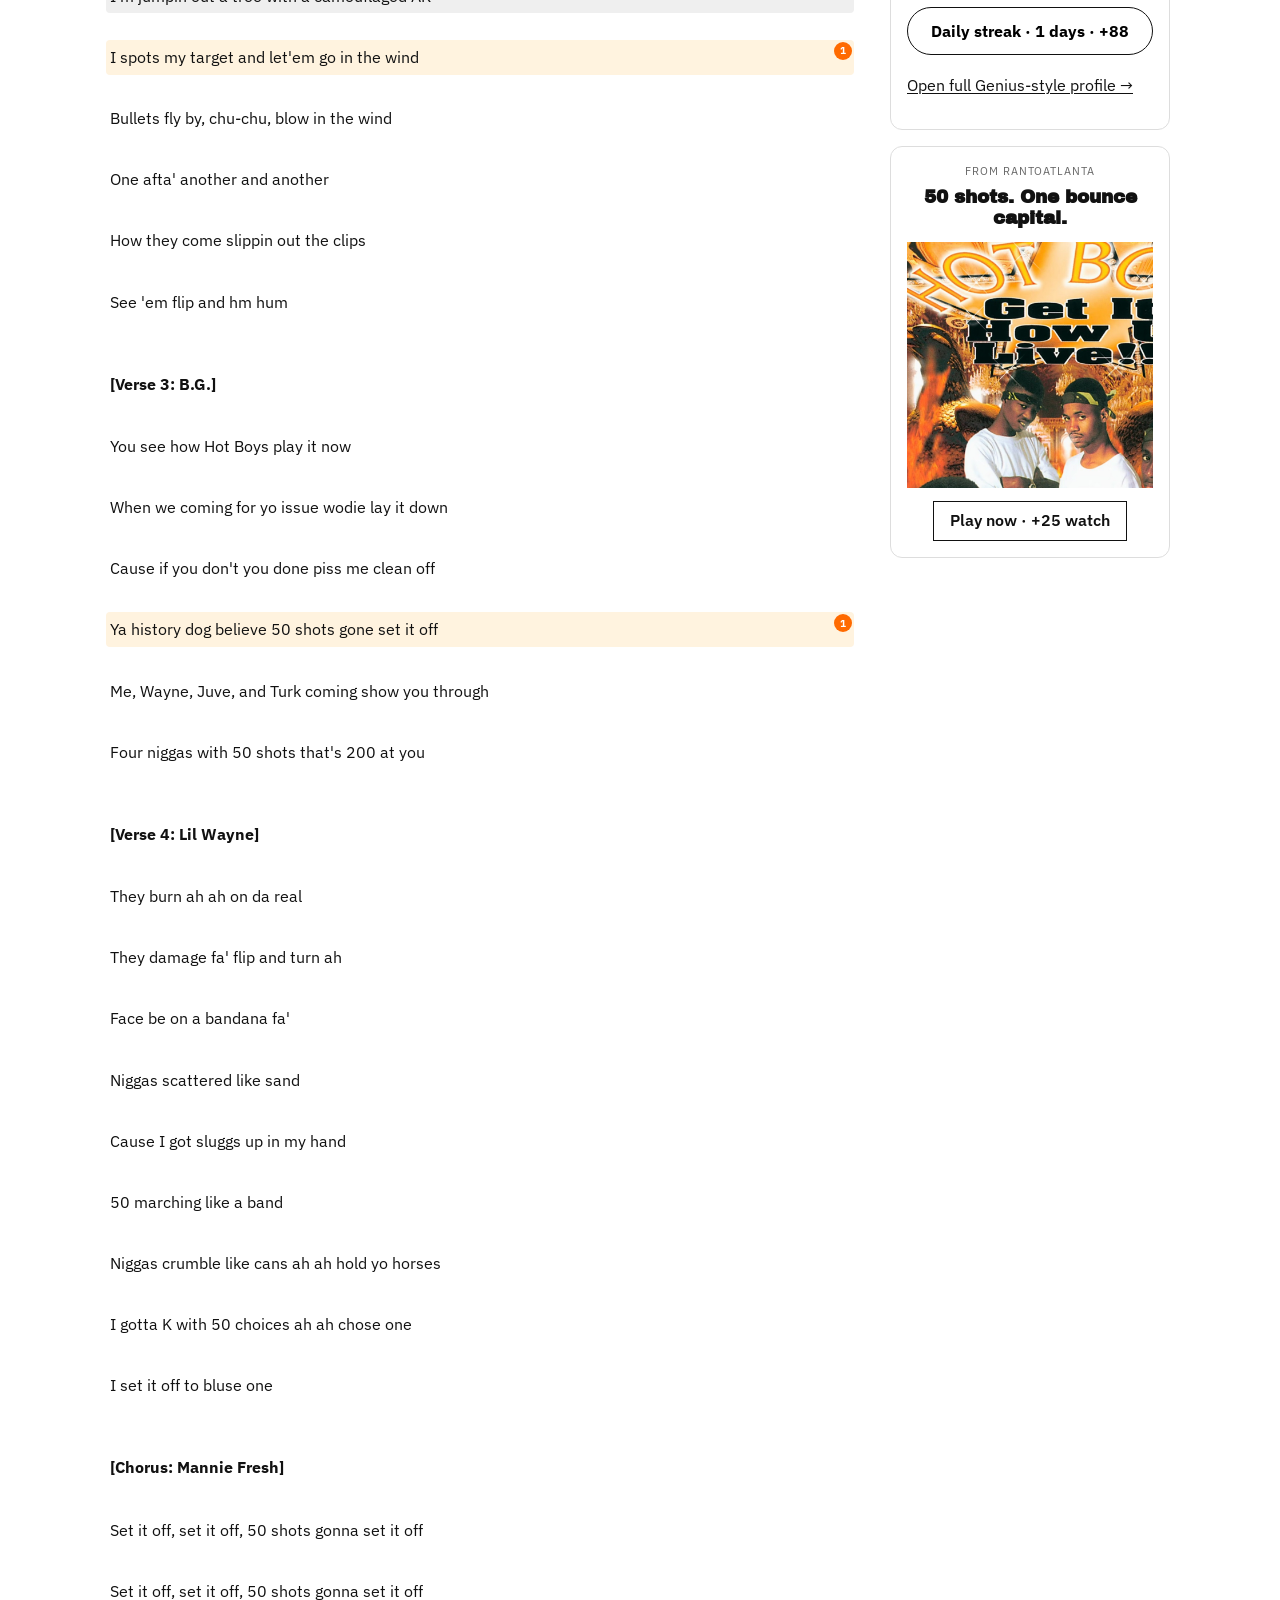
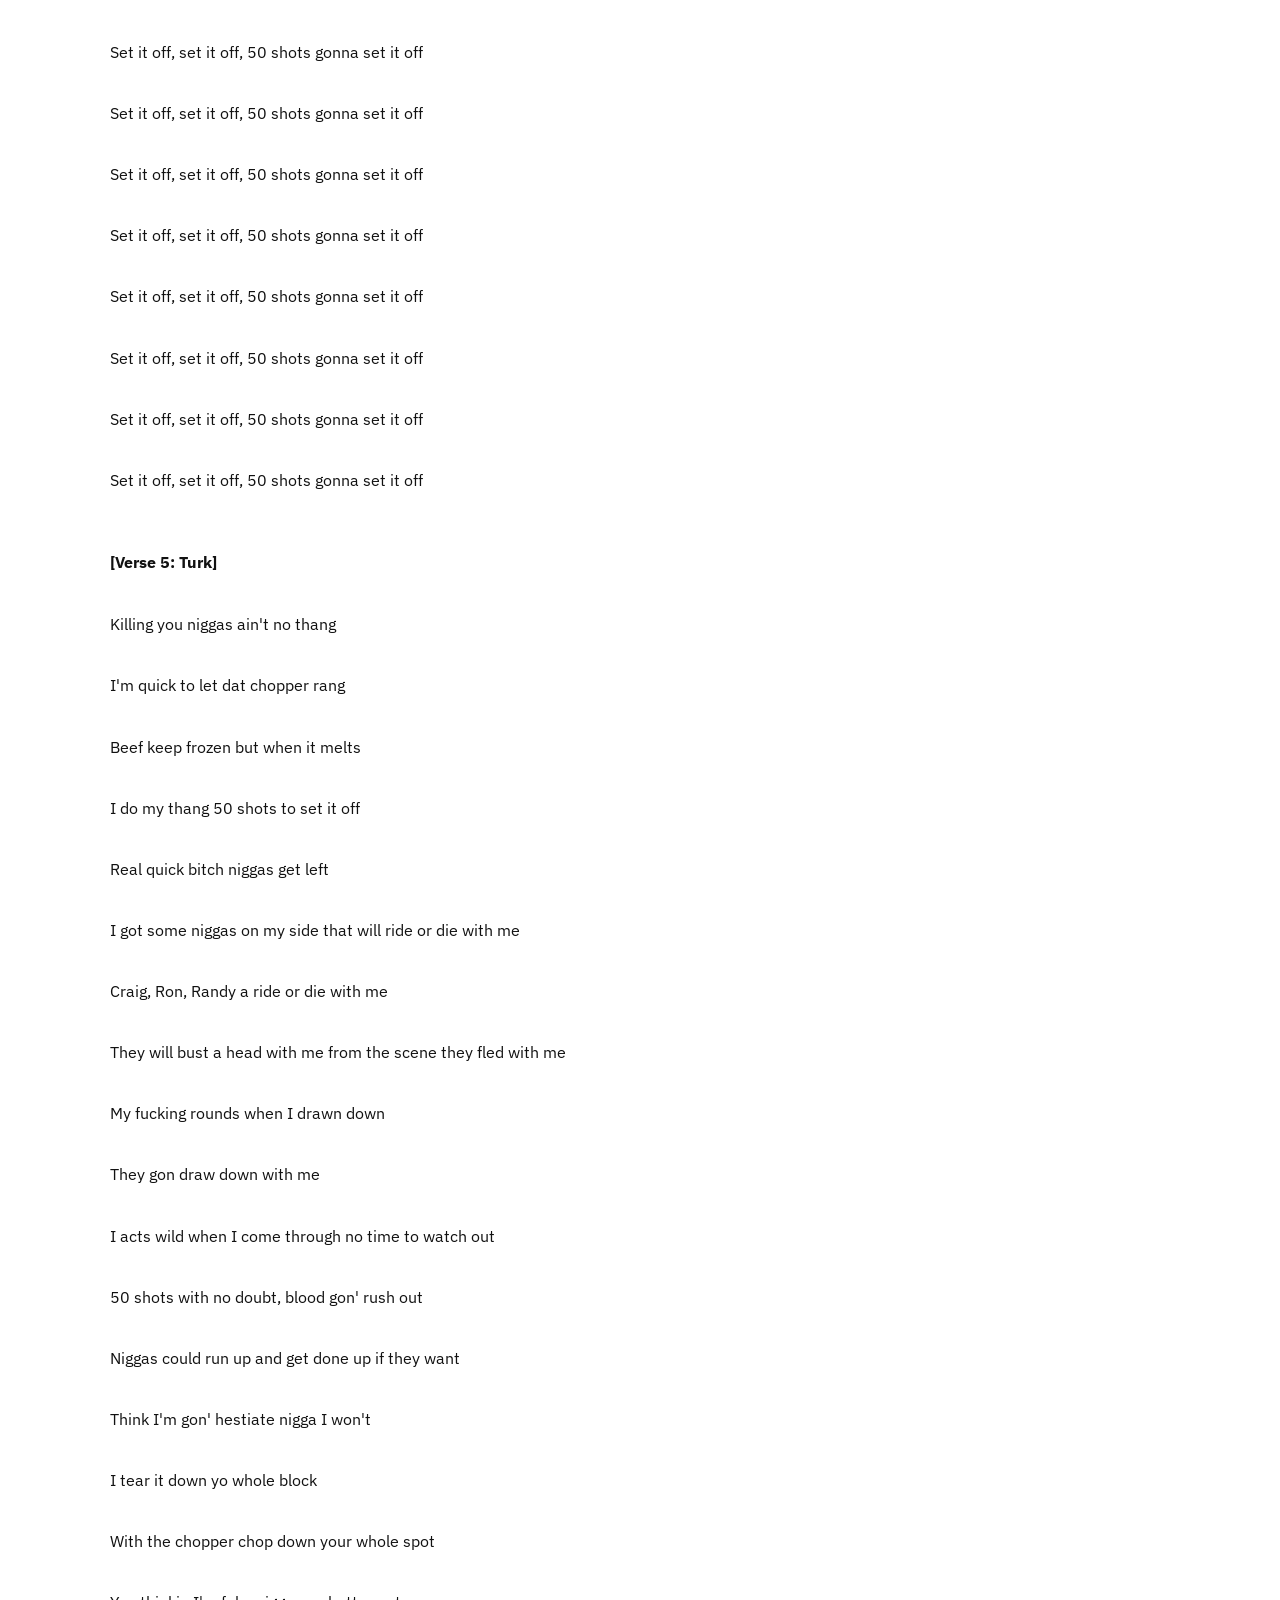
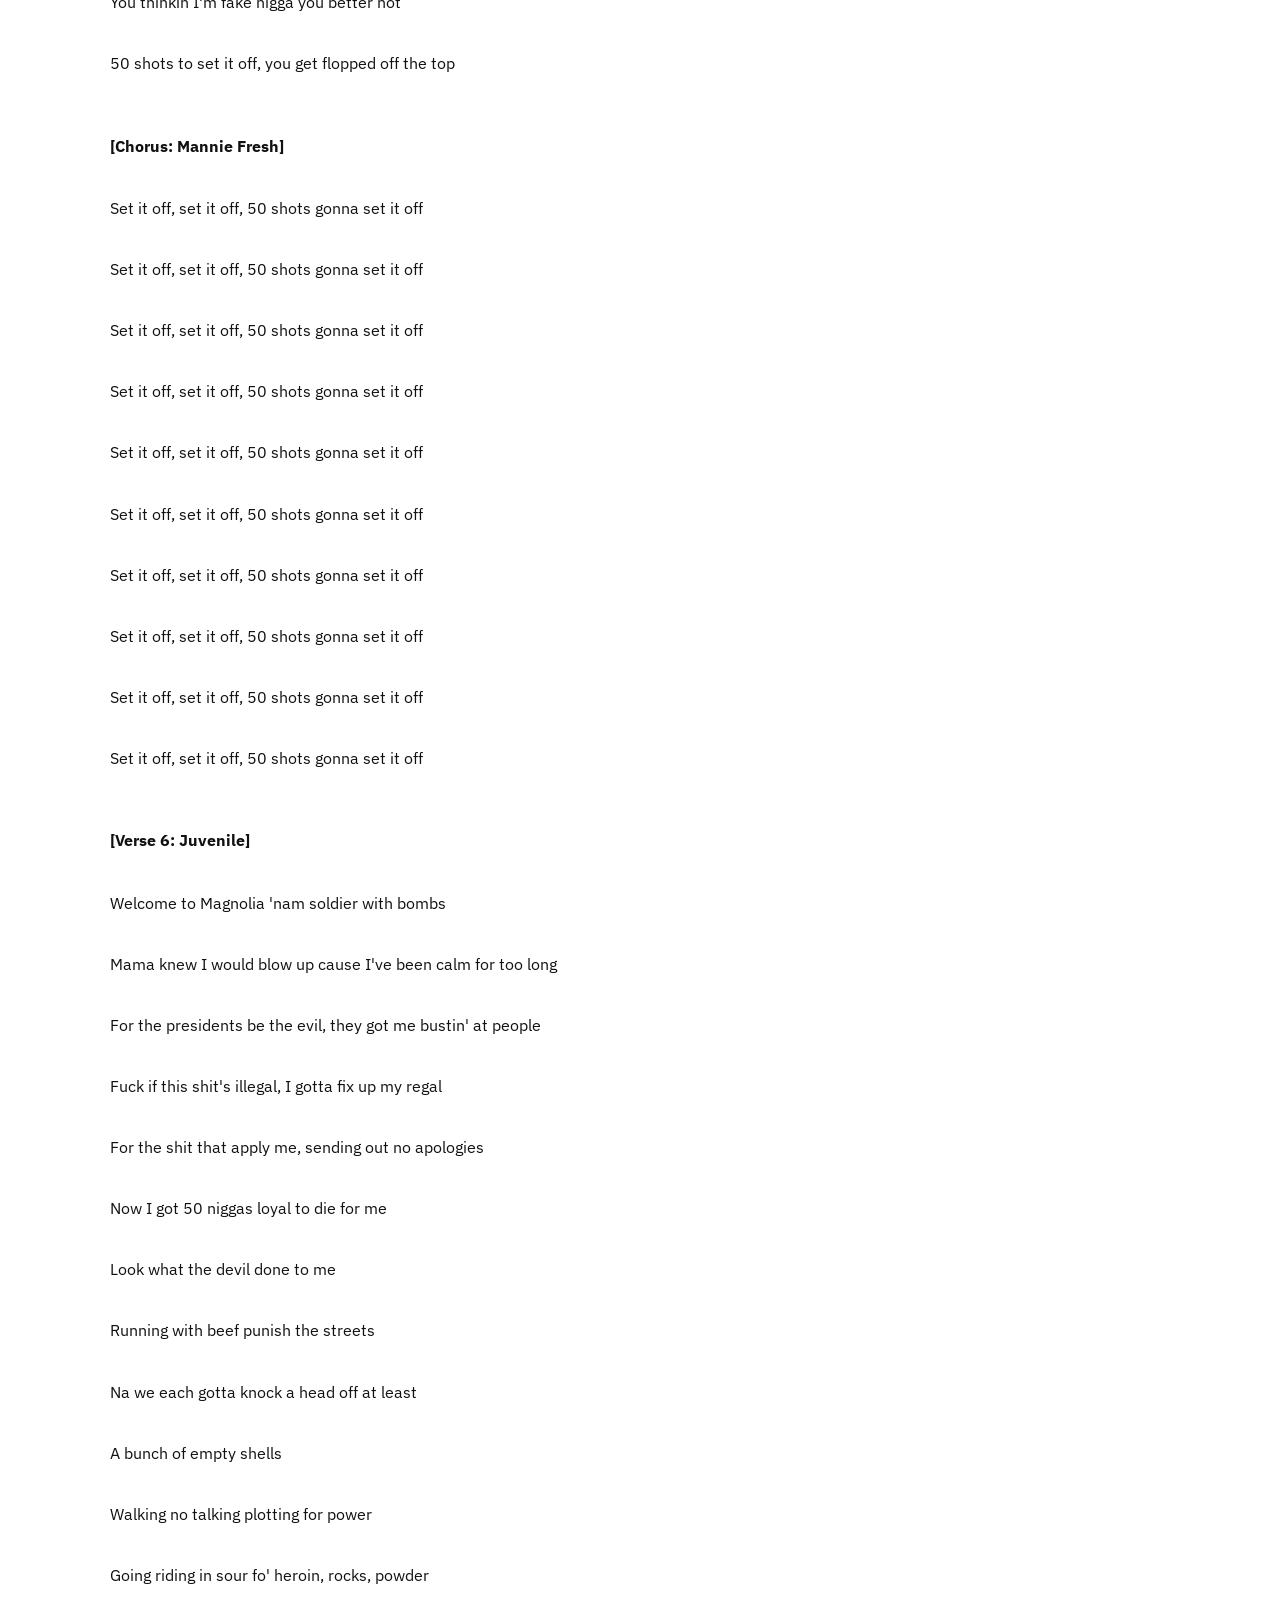
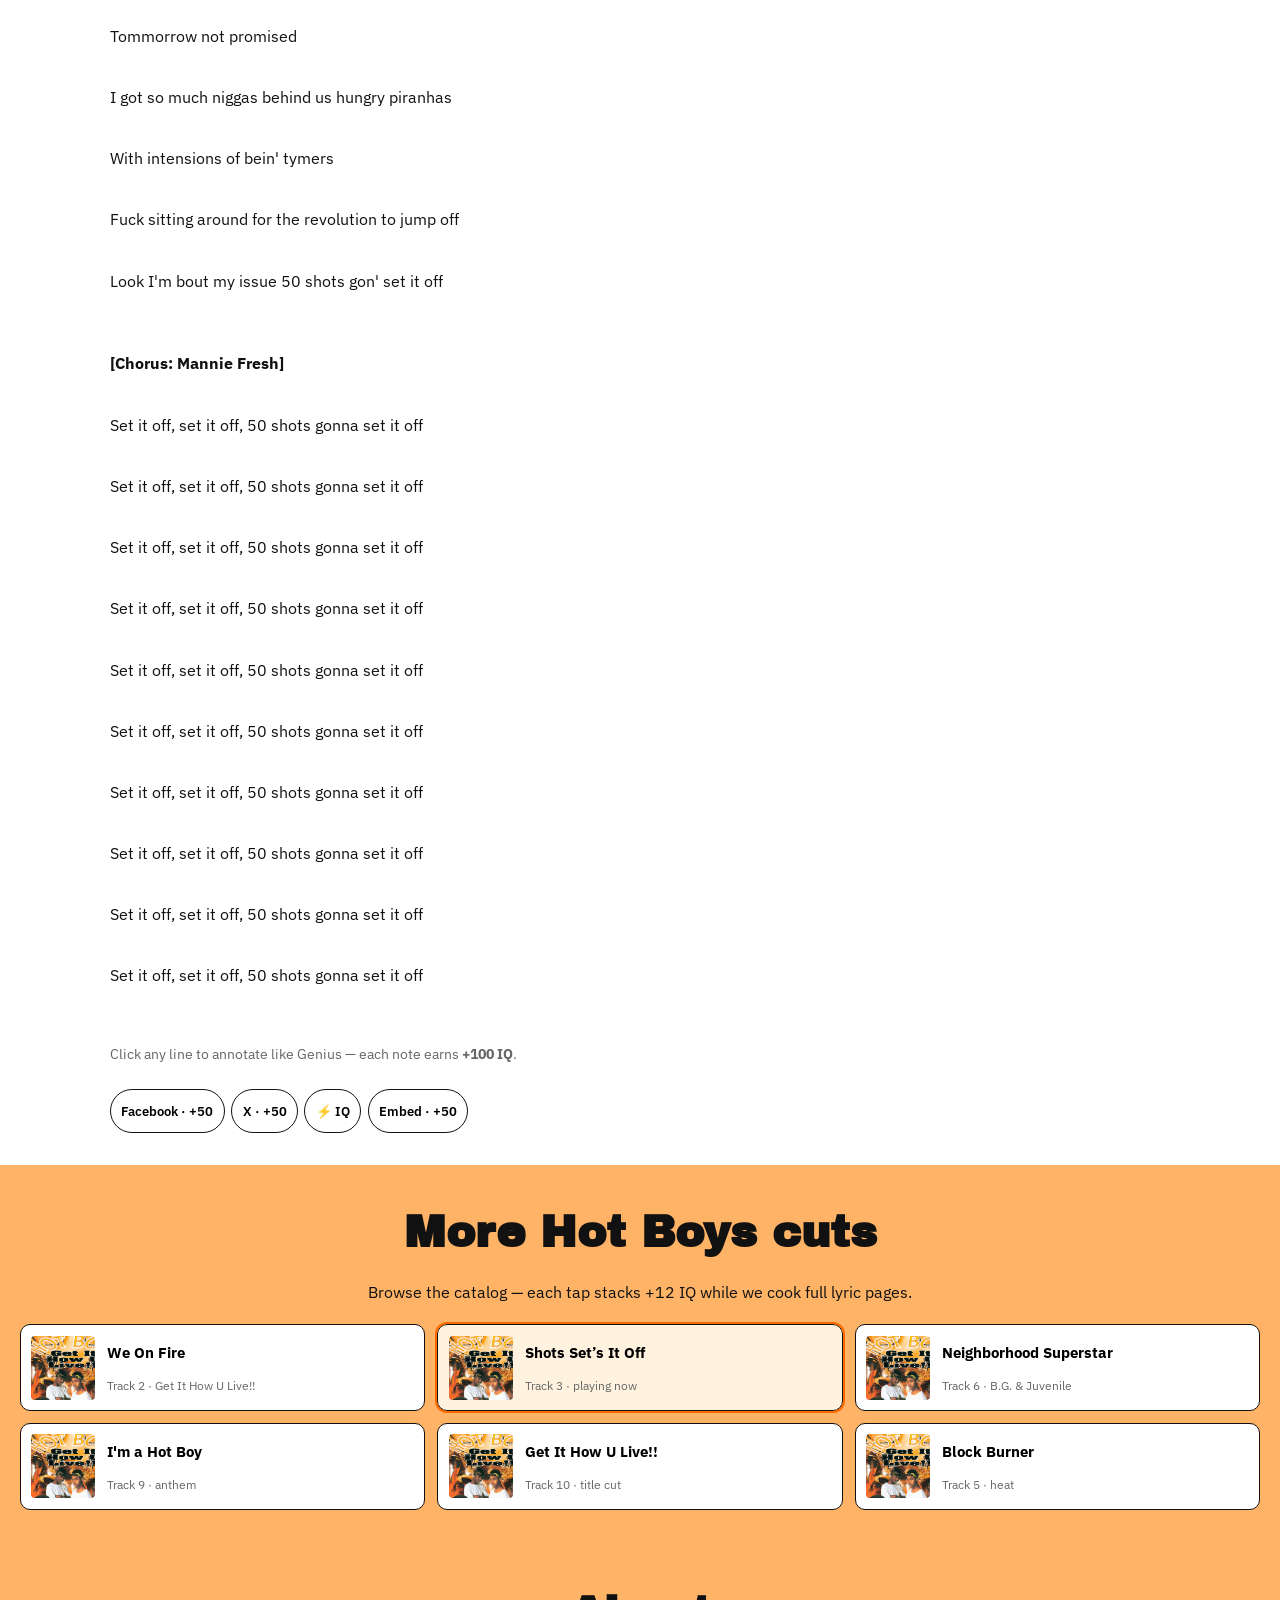
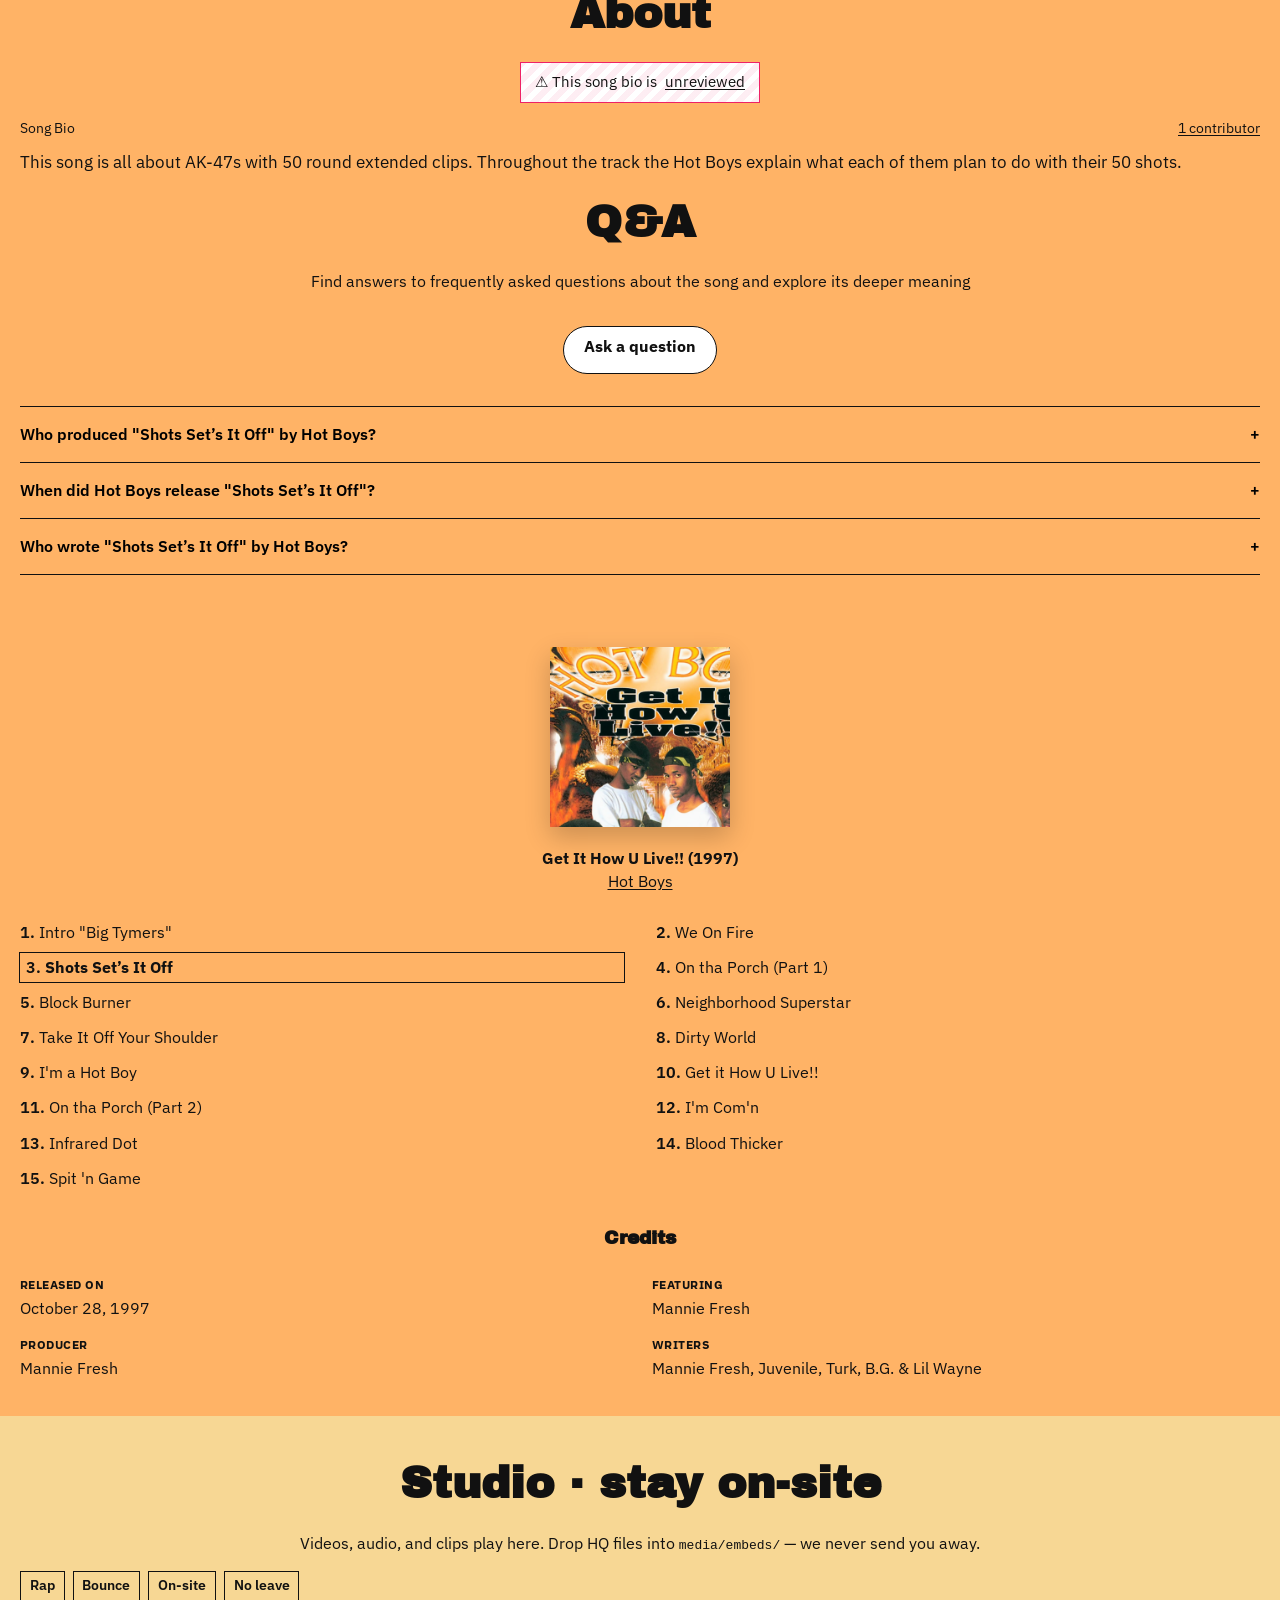
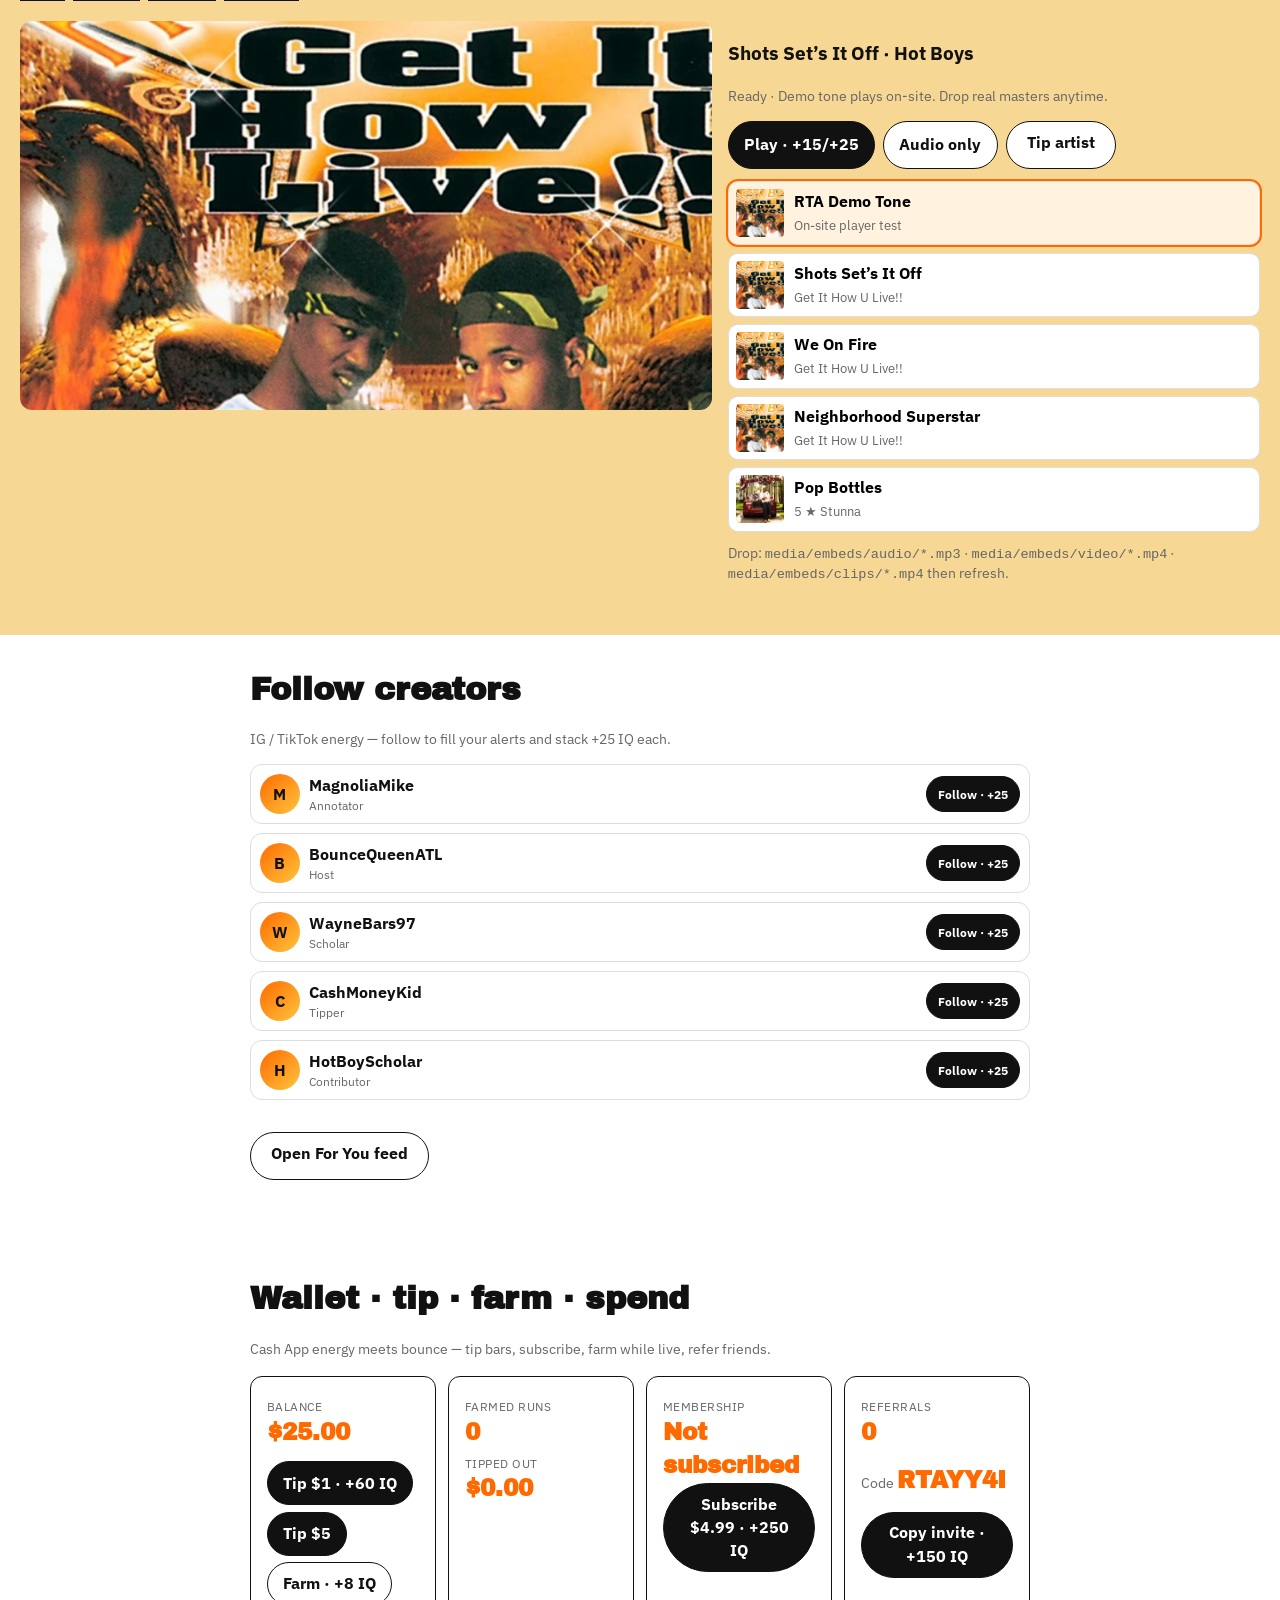
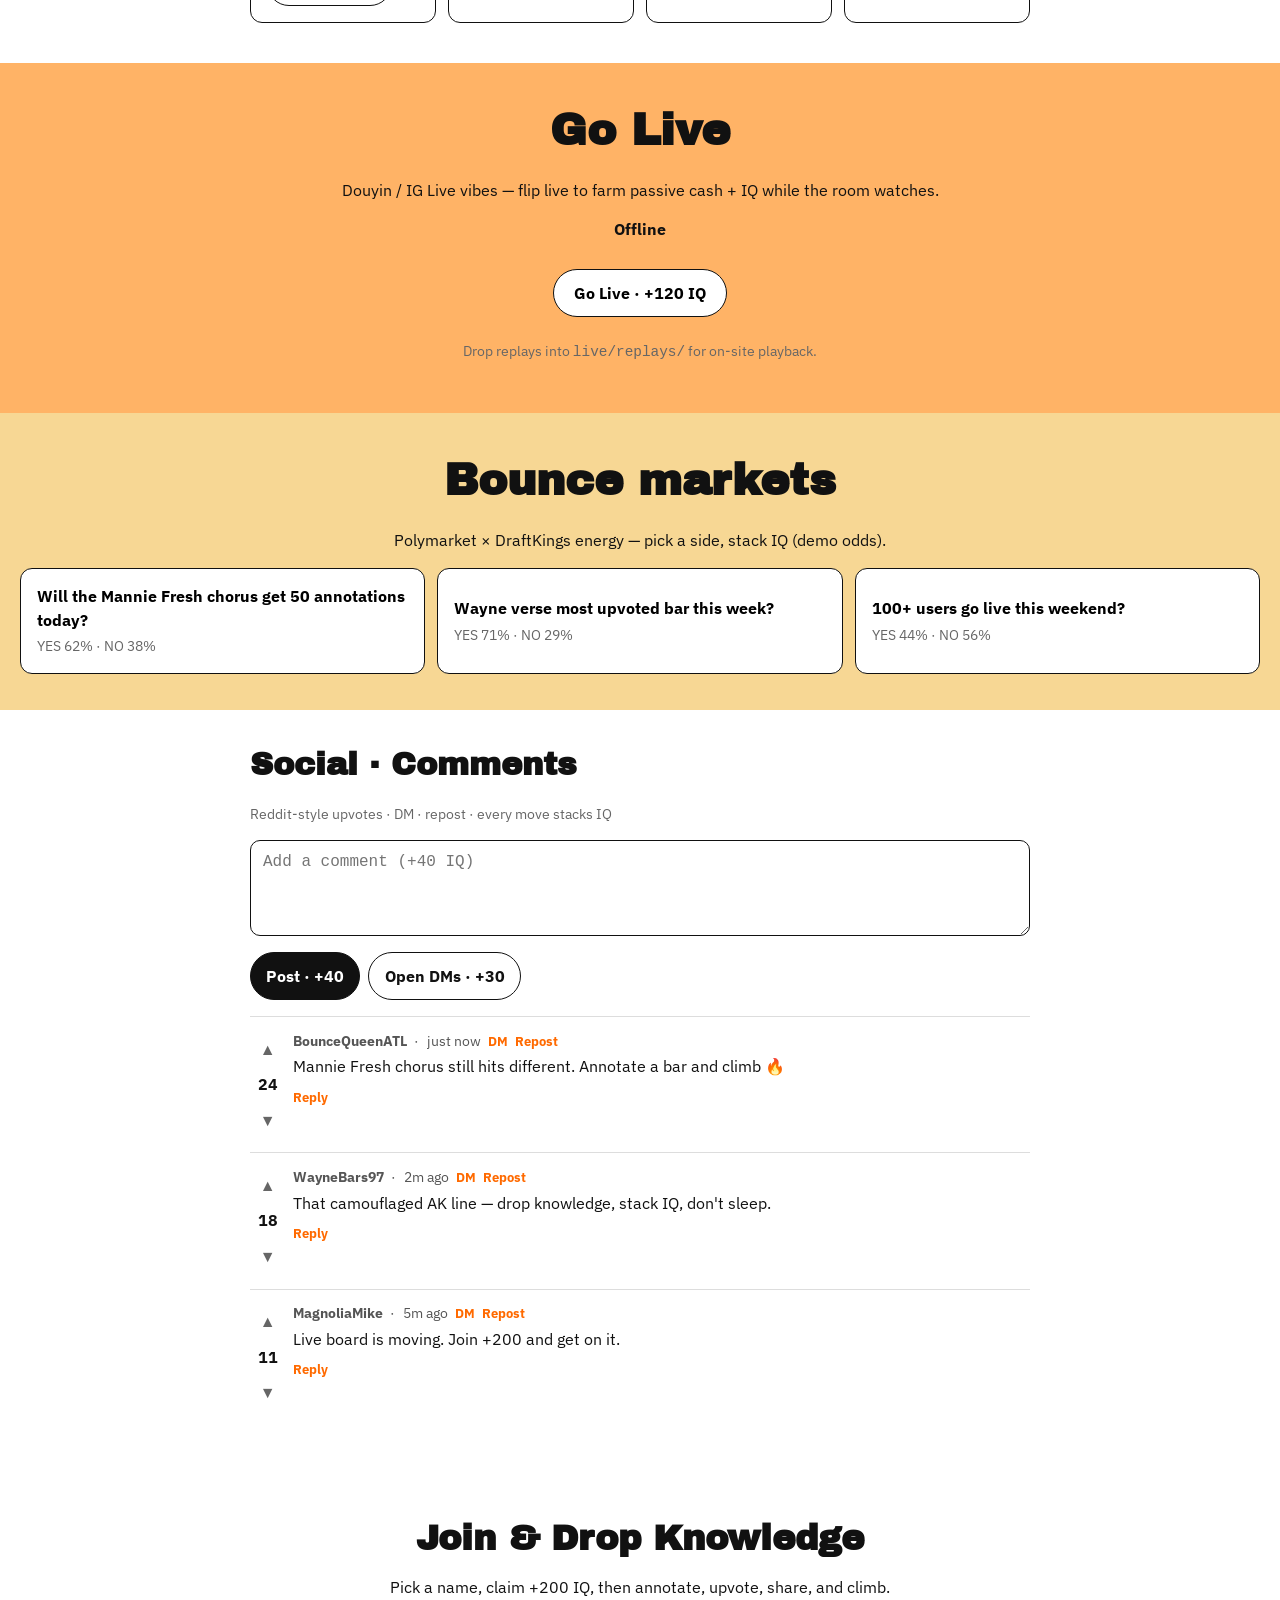
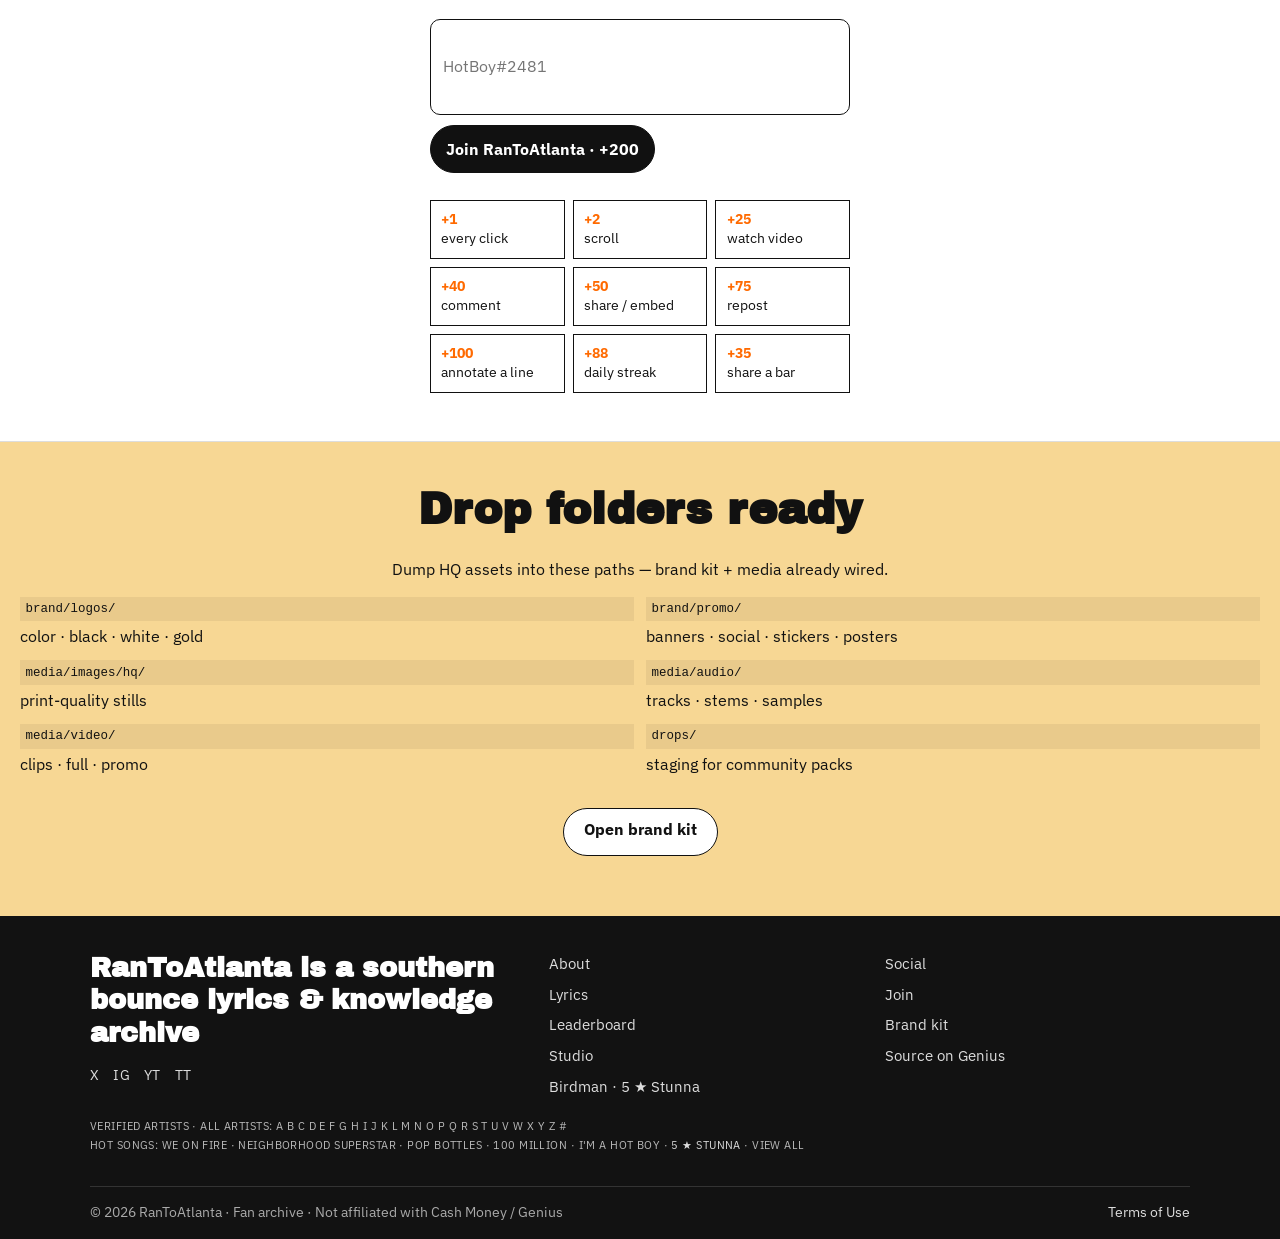
==== commit a3458567: "Add Community Card Studio for early-supporter spotlight PNGs. Co-authored-by: Cursor <cursoragent@cu" ====
--- a/index.html
+++ b/index.html
@@ -76,6 +76,7 @@
         <div class="nav-links" id="nav-links">
           <a href="#lyrics">Lyrics</a>
           <a href="birdman-5-star-stunna.html">Birdman</a>
+          <a href="community-card.html">Cards</a>
           <a href="#studio">Studio</a>
           <a href="feed.html">For You</a>
           <a href="#wallet">Wallet</a>
